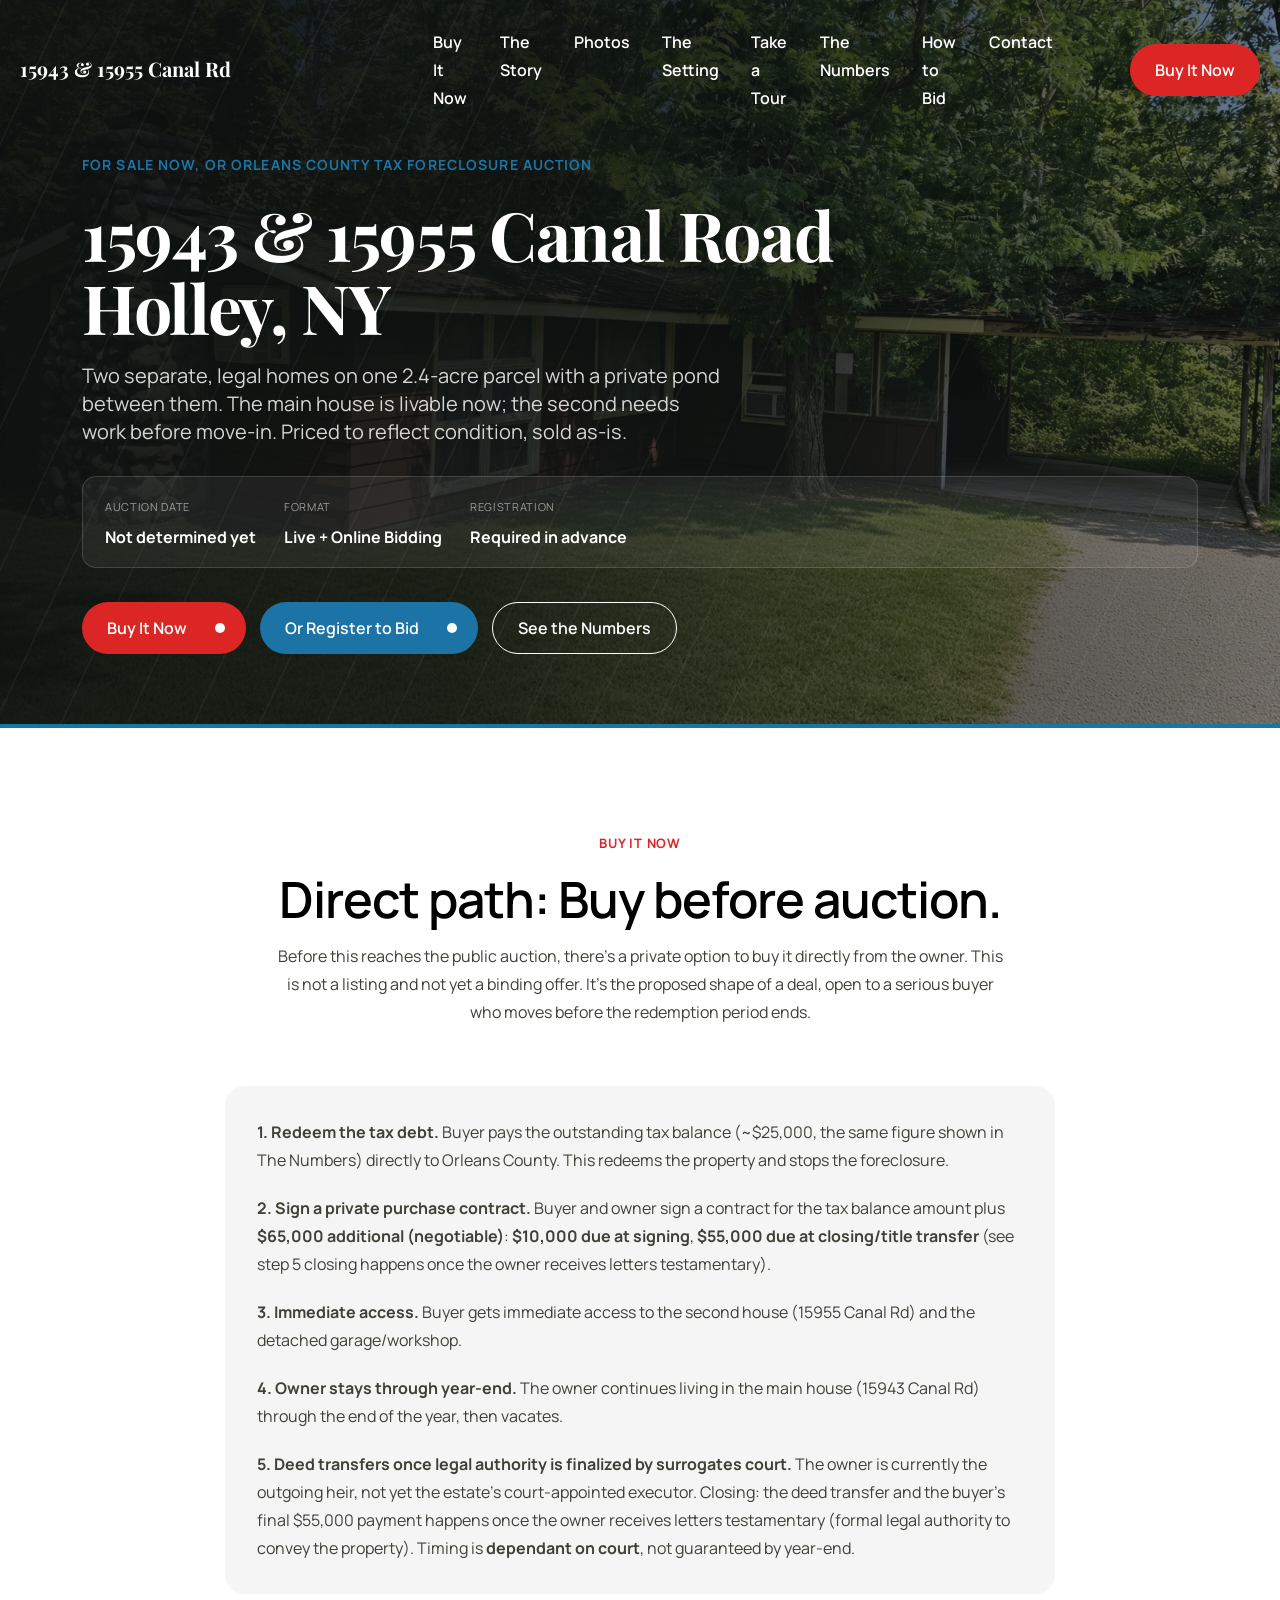
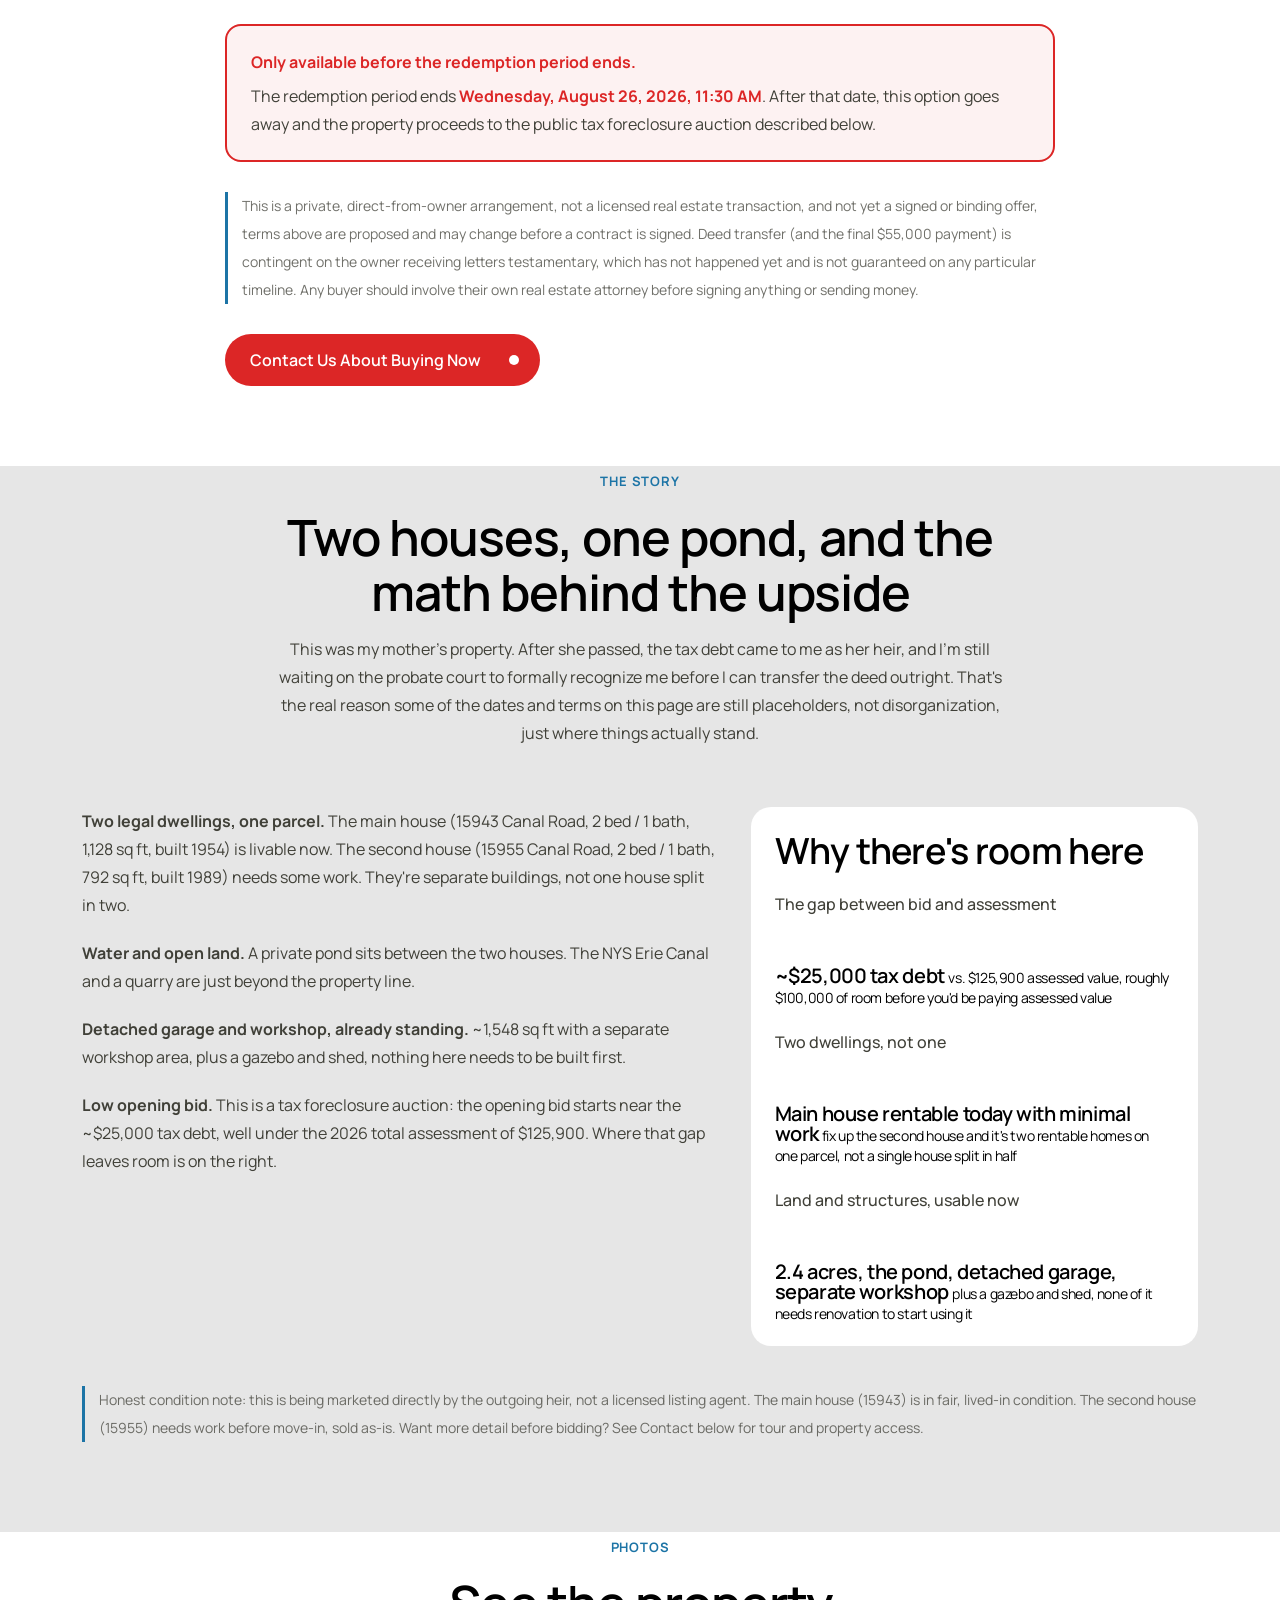
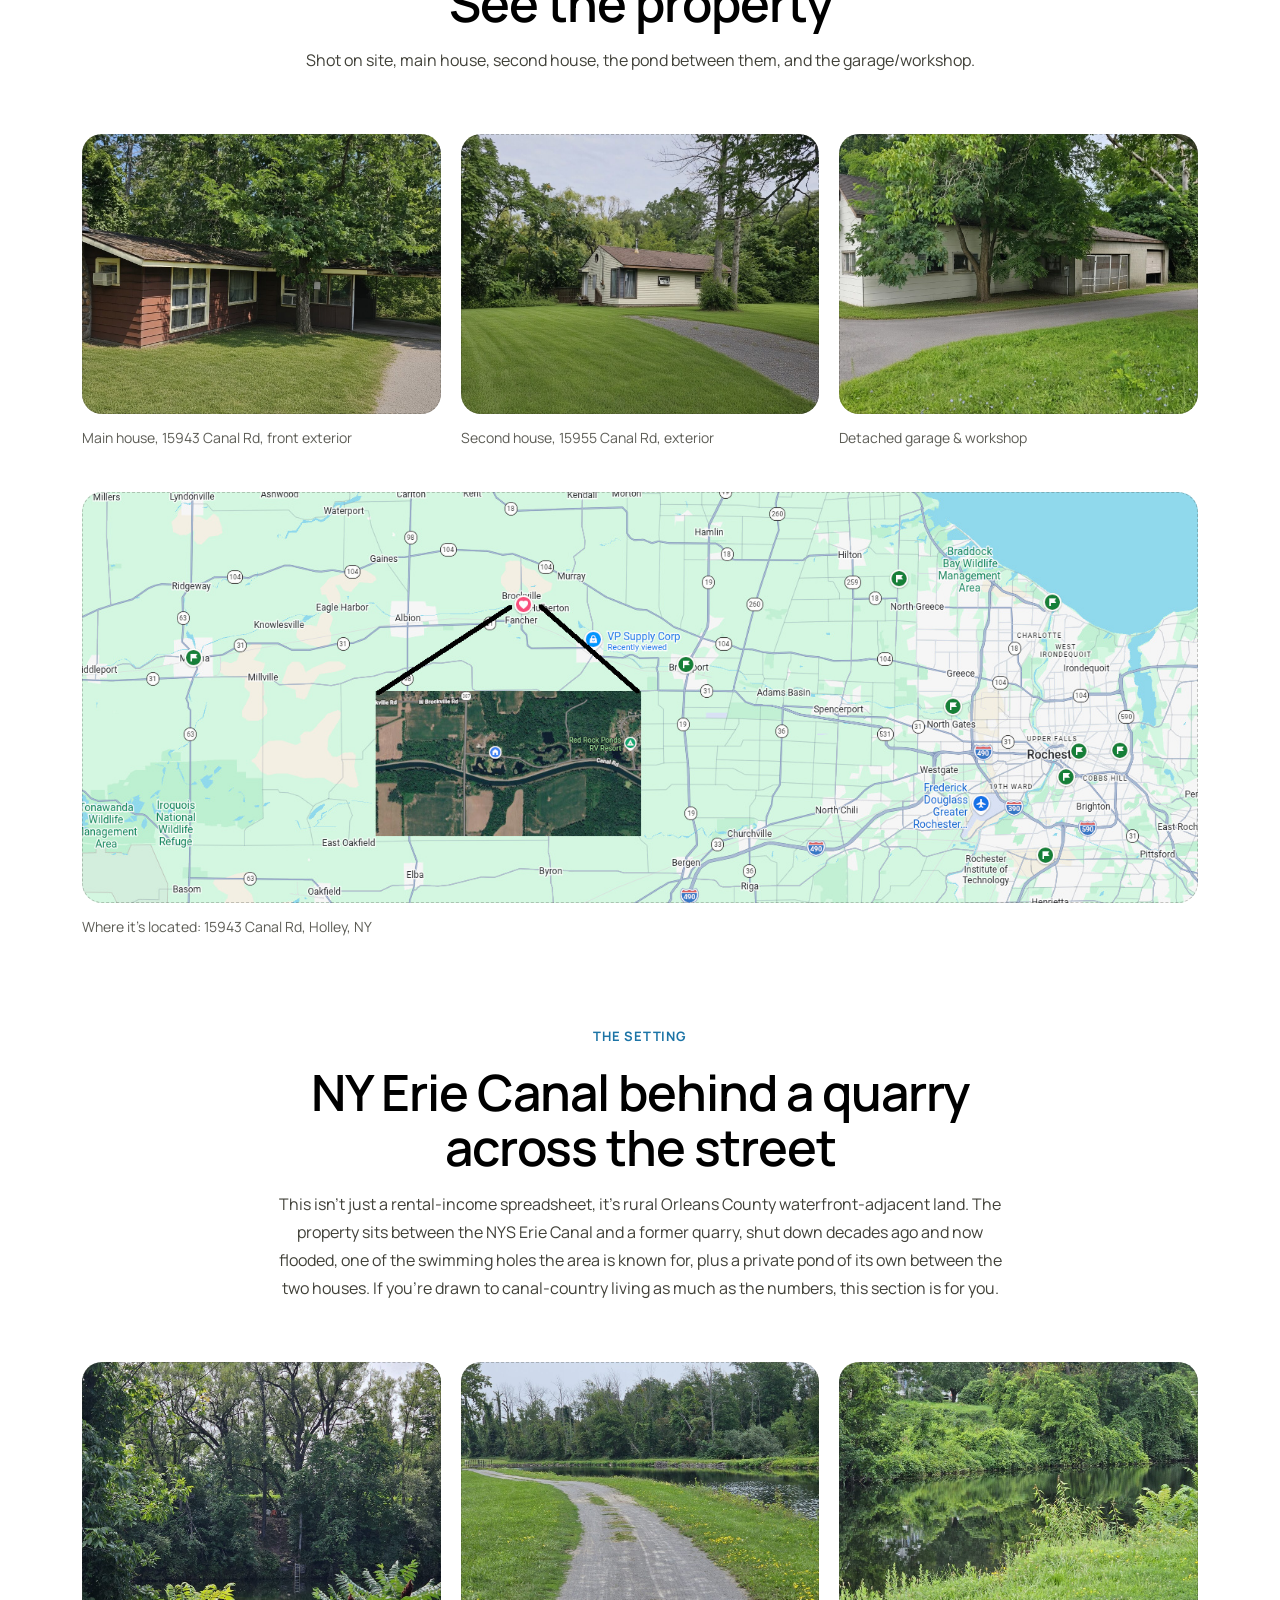
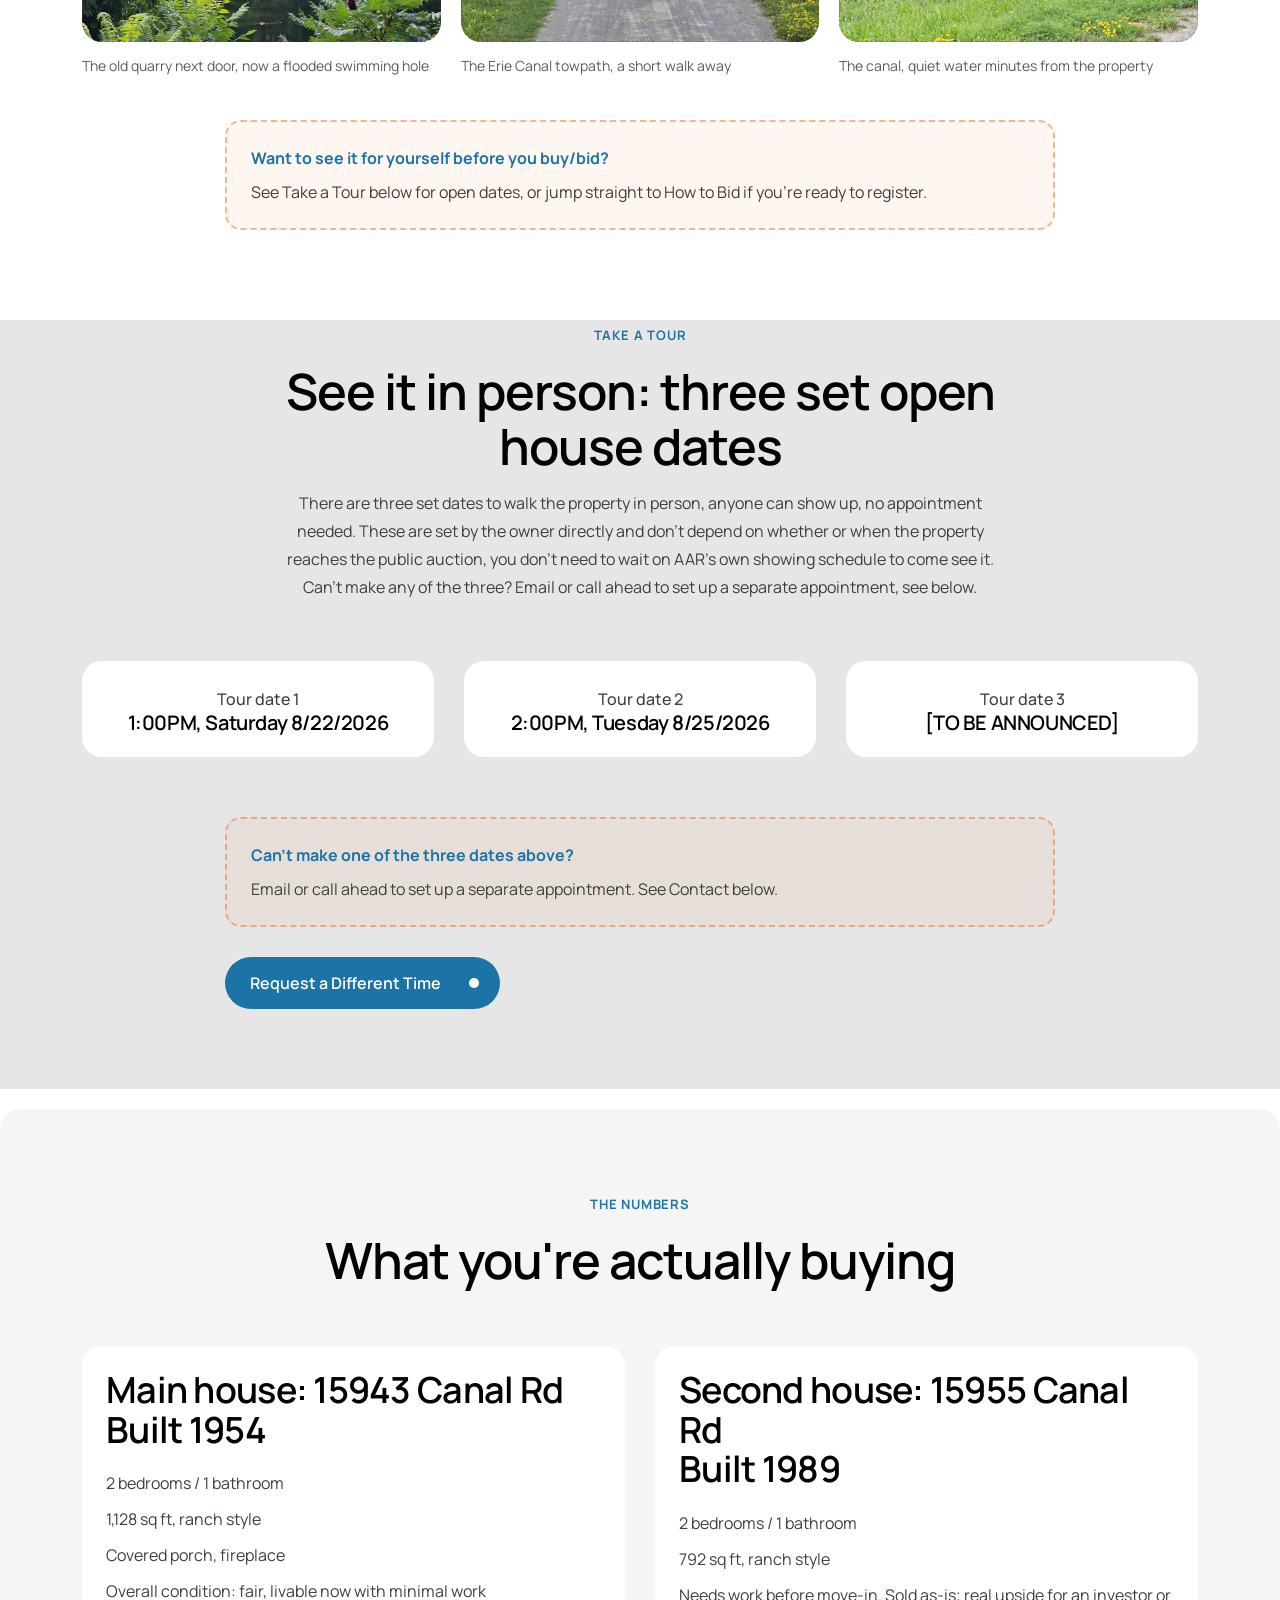
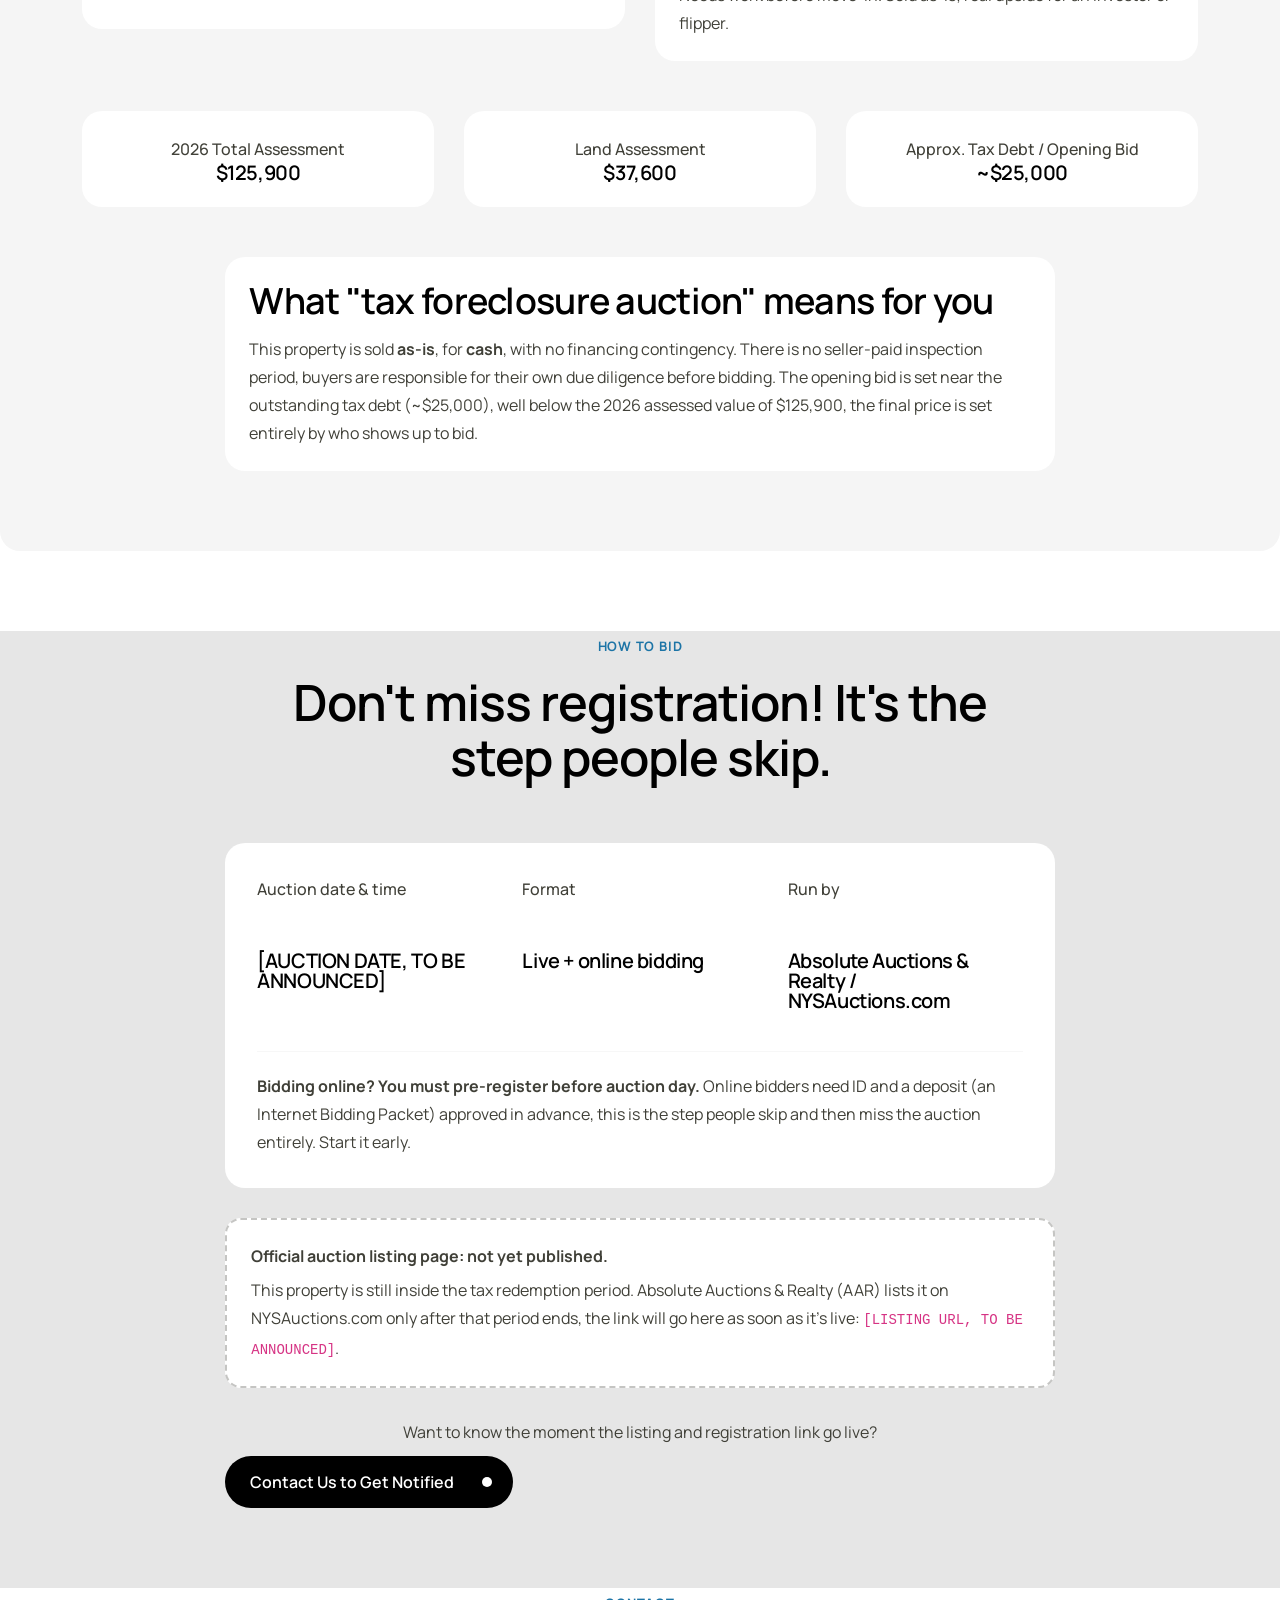
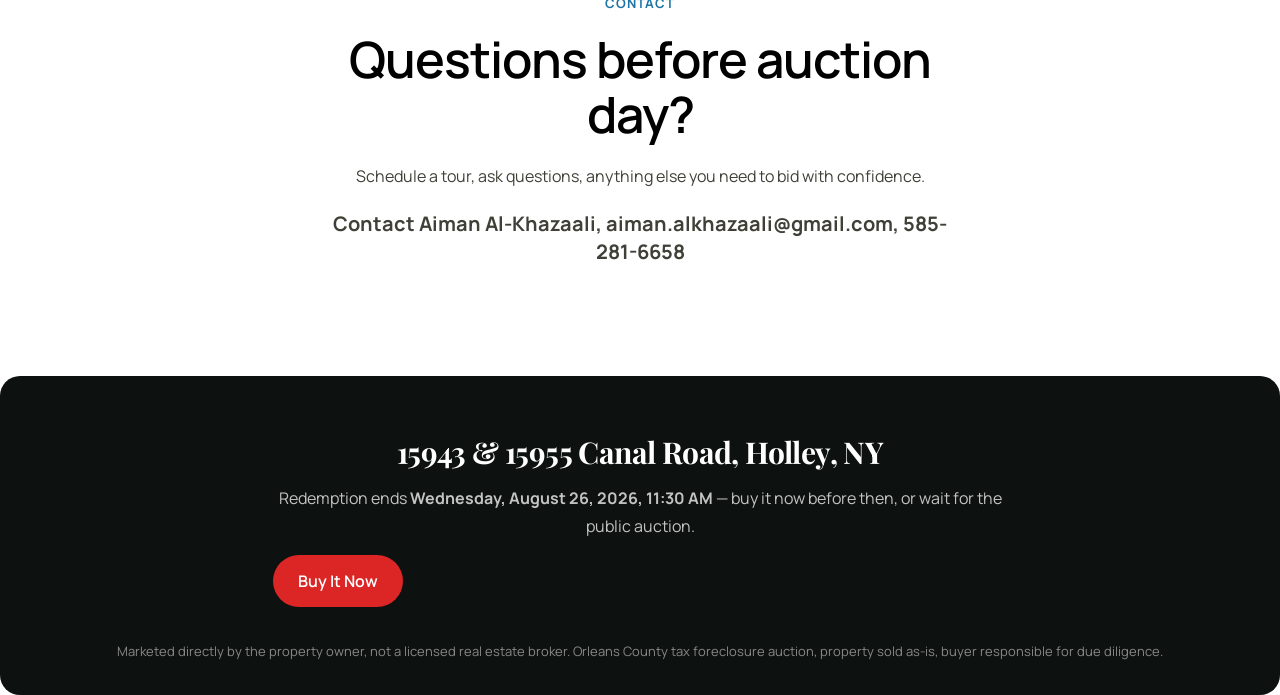
==== canalrd/index.html @ b896826c "Changing" ====
<!DOCTYPE html>
<html lang="en">
<head>
    <meta charset="UTF-8">
    <meta name="viewport" content="width=device-width, initial-scale=1.0">
    <title>15943 &amp; 15955 Canal Road, Holley NY: Sale/Auction</title>
    <meta name="description" content="Two legal homes (15943 &amp; 15955 Canal Rd), a private pond, and a garage/workshop on 2.4 acres near the Erie Canal. Orleans County tax auction, buy or register before the deadline.">
    <link rel="canonical" href="https://aimana.org/canalrd/">

    <!-- Open Graph -->
    <meta property="og:type" content="website">
    <meta property="og:url" content="https://aimana.org/canalrd/">
    <meta property="og:title" content="15943 &amp; 15955 Canal Road, Holley NY: Tax Foreclosure Auction">
    <meta property="og:description" content="Two legal homes, a private pond, and a detached garage/workshop on 2.4 acres near the Erie Canal. Low opening bid, buy or register before the deadline.">
    <meta property="og:image" content="https://aimana.org/canalrd/assets/img/og-placeholder.jpg">
    <meta property="og:image:width" content="1200">
    <meta property="og:image:height" content="630">

    <!-- Twitter -->
    <meta name="twitter:card" content="summary_large_image">
    <meta name="twitter:title" content="15943 &amp; 15955 Canal Road, Holley NY: Tax Foreclosure Auction">
    <meta name="twitter:description" content="Two legal homes, a private pond, and a detached garage/workshop on 2.4 acres near the Erie Canal. Low opening bid, buy or register before the deadline.">
    <meta name="twitter:image" content="https://aimana.org/canalrd/assets/img/og-placeholder.jpg">

    <link rel="preconnect" href="https://fonts.googleapis.com">
    <link rel="preconnect" href="https://fonts.gstatic.com" crossorigin>
    <link href="https://fonts.googleapis.com/css2?family=Manrope:wght@400;500;600;700;800&family=Playfair+Display:wght@700;800&display=swap" rel="stylesheet">

    <link rel="stylesheet" href="assets/css/bootstrap.min.css">
    <link rel="stylesheet" href="assets/css/magnific-popup.css">
    <link rel="stylesheet" href="assets/css/swiper-bundle.min.css">
    <link rel="stylesheet" href="assets/css/spacing.css">
    <link rel="stylesheet" href="assets/css/main.css">
    <link rel="stylesheet" href="assets/css/site.css">
</head>
<body id="top">

    <!-- preloader -->
    <div id="loading">
        <div id="loading-center">
            <div id="loading-center-absolute">
                <div class="object" id="object_four"></div>
                <div class="object" id="object_three"></div>
                <div class="object" id="object_two"></div>
                <div class="object" id="object_one"></div>
            </div>
        </div>
    </div>
    <!-- /preloader -->

    <!-- back to top -->
    <div class="back-to-top-wrapper">
        <button id="back_to_top" type="button" class="back-to-top-btn" aria-label="Back to top">
            <svg width="12" height="7" viewBox="0 0 12 7" fill="none" xmlns="http://www.w3.org/2000/svg">
                <path d="M11 6L6 1L1 6" stroke="currentColor" stroke-width="1.5" stroke-linecap="round" stroke-linejoin="round" />
            </svg>
        </button>
    </div>
    <!-- /back to top -->

    <!-- offcanvas mobile menu -->
    <section class="tp-offcanvas">
        <div class="tp-offcanvas-wrapper">
            <div class="tp-offcanvas-header d-flex align-items-center justify-content-between mb-40">
                <div class="tp-offcanvas-logo">
                    <a href="#top" style="font-family: var(--tp-playfair-font); font-weight:700; font-size:22px; color:#000;">15943 &amp; 15955 Canal Rd</a>
                </div>
                <div class="tp-offcanvas-button">
                    <button class="tp-offcanvas-button-close tp-offcanvas-close-toggle" aria-label="Close menu" style="background:none; border:0; font-size:30px; line-height:1; color:#000; cursor:pointer;">&times;</button>
                </div>
            </div>
            <div class="tp-offcanvas-content mb-30">
                <p class="margin-0">Two legal homes: 15943 &amp; 15955 Canal Road. Private pond, 2.4 acres near the Erie Canal. Orleans County tax foreclosure auction, opening bid near the tax debt.</p>
            </div>
            <nav class="tp-offcanvas-menu mb-30">
                <ul style="list-style:none; padding:0; display:flex; flex-direction:column; gap:14px; font-weight:600;">
                    <li><a href="#buy-now">Buy It Now</a></li>
                    <li><a href="#pitch">The Story</a></li>
                    <li><a href="#photos">Photos</a></li>
                    <li><a href="#lifestyle">The Setting</a></li>
                    <li><a href="#tour">Take a Tour</a></li>
                    <li><a href="#numbers">The Numbers</a></li>
                    <li><a href="#how-to-bid">How to Bid</a></li>
                    <li><a href="#contact">Contact</a></li>
                </ul>
            </nav>
            <div class="tp-offcanvas-cta mb-30">
                <h3 class="tp-offcanvas-title mb-7">Auction date</h3>
                <p class="margin-0"><strong>[TO BE ANNOUNCED]</strong><br>Registration required in advance.</p>
            </div>
        </div>
    </section>
    <div class="tp-offcanvas-overlay"></div>
    <!-- /offcanvas -->

    <!-- header -->
    <header>
        <div class="tp-header-area tp-header-transparent sticky-black" id="header-sticky">
            <div class="container-wide">
                <div class="tp-header-spacing">
                    <div class="tp-header-wrap">
                        <div class="row gx-0 tp-align-center">
                            <div class="col-6 col-lg-4">
                                <a href="#top" style="font-family: var(--tp-playfair-font); font-weight:700; font-size:20px; color:var(--tp-white-color); text-decoration:none;">15943 &amp; 15955 Canal Rd</a>
                            </div>
                            <div class="col-xl-6 d-none d-lg-block">
                                <nav>
                                    <ul style="list-style:none; display:flex; justify-content:center; gap:32px; margin:0; padding:0; font-weight:600;">
                                        <li><a href="#buy-now" style="color:#fff; text-decoration:none;">Buy It Now</a></li>
                                        <li><a href="#pitch" style="color:#fff; text-decoration:none;">The Story</a></li>
                                        <li><a href="#photos" style="color:#fff; text-decoration:none;">Photos</a></li>
                                        <li><a href="#lifestyle" style="color:#fff; text-decoration:none;">The Setting</a></li>
                                        <li><a href="#tour" style="color:#fff; text-decoration:none;">Take a Tour</a></li>
                                        <li><a href="#numbers" style="color:#fff; text-decoration:none;">The Numbers</a></li>
                                        <li><a href="#how-to-bid" style="color:#fff; text-decoration:none;">How to Bid</a></li>
                                        <li><a href="#contact" style="color:#fff; text-decoration:none;">Contact</a></li>
                                    </ul>
                                </nav>
                            </div>
                            <div class="col-6 col-lg-2">
                                <div class="tp-header-cta tp-flex-center tp-justify-end">
                                    <div class="tp-header-cta-button d-none d-md-inline-block">
                                        <a href="#buy-now" class="tp-btn tp-btn-urgent tp-btn-solo">
                                            <span class="tp-btn-text">Buy It Now</span>
                                        </a>
                                    </div>
                                    <div class="tp-header-bar d-lg-none">
                                        <button class="header-sidebar-btn tp-offcanvas-toogle ml-10" aria-label="Open menu">
                                            <span></span>
                                            <span></span>
                                        </button>
                                    </div>
                                </div>
                            </div>
                        </div>
                    </div>
                </div>
            </div>
        </div>
    </header>
    <!-- /header -->

    <main>

    <!-- ============ HERO ============ -->
    <section class="canal-hero">
        <div class="container position-relative">
            <span class="canal-hero-eyebrow">For Sale Now, or Orleans County Tax Foreclosure Auction</span>
            <h1 class="canal-hero-title">15943 &amp; 15955 Canal Road<br>Holley, NY</h1>
            <p class="canal-hero-lede">Two separate, legal homes on one 2.4-acre parcel with a private pond between them. The main house is livable now; the second needs work before move-in. Priced to reflect condition, sold as-is.</p>

            <div class="canal-hero-datebar">
                <div class="canal-hero-datebar-item">
                    <span class="canal-hero-datebar-label">Auction date</span>
                    <span class="canal-hero-datebar-value">Not determined yet</span>
                </div>
                <div class="canal-hero-datebar-item">
                    <span class="canal-hero-datebar-label">Format</span>
                    <span class="canal-hero-datebar-value">Live + Online Bidding</span>
                </div>
                <div class="canal-hero-datebar-item">
                    <span class="canal-hero-datebar-label">Registration</span>
                    <span class="canal-hero-datebar-value">Required in advance</span>
                </div>
            </div>

            <div class="canal-hero-ctas">
                <a href="#buy-now" class="tp-btn tp-btn-urgent">
                    <span class="tp-btn-text">Buy It Now</span>
                    <span class="tp-btn-icon">
                        <svg width="12" height="12" viewBox="0 0 12 12" fill="none" xmlns="http://www.w3.org/2000/svg"><path d="M0.75 10.75L10.75 0.75" stroke="currentcolor" stroke-width="1.5" stroke-linecap="round" stroke-linejoin="round"/><path d="M0.75 0.75H10.75V10.75" stroke="currentcolor" stroke-width="1.5" stroke-linecap="round" stroke-linejoin="round"/></svg>
                    </span>
                </a>
                <a href="#how-to-bid" class="tp-btn tp-btn-orange">
                    <span class="tp-btn-text">Or Register to Bid</span>
                    <span class="tp-btn-icon">
                        <svg width="12" height="12" viewBox="0 0 12 12" fill="none" xmlns="http://www.w3.org/2000/svg"><path d="M0.75 10.75L10.75 0.75" stroke="currentcolor" stroke-width="1.5" stroke-linecap="round" stroke-linejoin="round"/><path d="M0.75 0.75H10.75V10.75" stroke="currentcolor" stroke-width="1.5" stroke-linecap="round" stroke-linejoin="round"/></svg>
                    </span>
                </a>
                <a href="#numbers" class="tp-btn tp-btn-border tp-btn-border-white tp-btn-solo">
                    <span class="tp-btn-text">See the Numbers</span>
                </a>
            </div>
        </div>
    </section>

    <!-- ============ BUY IT NOW ============ -->
    <section id="buy-now" class="pt-100 pb-80">
        <div class="container">
            <div class="row tp-justify-center mb-50">
                <div class="col-xl-8 tp-text-center">
                    <span class="canal-section-eyebrow">Buy It Now</span>
                    <h2 class="tp-section-title mt-15">Direct path: Buy before auction.</h2>
                    <p class="mt-15">Before this reaches the public auction, there's a private option to buy it directly from the owner. This is not a listing and not yet a binding offer. It's the proposed shape of a deal, open to a serious buyer who moves before the redemption period ends.</p>
                </div>
            </div>

            <div class="row tp-justify-center">
                <div class="col-lg-9">
                    <div class="tp-bg-gray br-20 mb-30" style="padding:32px;">
                        <ul style="list-style:none; padding:0; display:flex; flex-direction:column; gap:20px;">
                            <li>
                                <strong>1. Redeem the tax debt.</strong> Buyer pays the outstanding tax balance (~$25,000, the same figure shown in <a href="#numbers">The Numbers</a>) directly to Orleans County. This redeems the property and stops the foreclosure.
                            </li>
                            <li>
                                <strong>2. Sign a private purchase contract.</strong> Buyer and owner sign a contract for the tax balance amount plus <strong>$65,000 additional (negotiable)</strong>: <strong>$10,000 due at signing</strong>, <strong>$55,000 due at closing/title transfer</strong> (see step 5 closing happens once the owner receives letters testamentary).
                            </li>
                            <li>
                                <strong>3. Immediate access.</strong> Buyer gets immediate access to the second house (15955 Canal Rd) and the detached garage/workshop.
                            </li>
                            <li>
                                <strong>4. Owner stays through year-end.</strong> The owner continues living in the main house (15943 Canal Rd) through the end of the year, then vacates.
                            </li>
                            <li>
                                <strong>5. Deed transfers once legal authority is finalized by surrogates court.</strong> The owner is currently the outgoing heir, not yet the estate's court-appointed executor. Closing: the deed transfer and the buyer's final $55,000 payment happens once the owner receives letters testamentary (formal legal authority to convey the property). Timing is <strong>dependant on court</strong>, not guaranteed by year-end.
                            </li>
                        </ul>
                    </div>

                    <div class="buy-now-deadline mb-30">
                        <strong>Only available before the redemption period ends.</strong>
                        <span>The redemption period ends <span class="buy-now-deadline-date">Wednesday, August 26, 2026, 11:30 AM</span>. After that date, this option goes away and the property proceeds to the public tax foreclosure auction described below.</span>
                    </div>

                    <p class="canal-honesty-note mb-30">This is a private, direct-from-owner arrangement, not a licensed real estate transaction, and not yet a signed or binding offer, terms above are proposed and may change before a contract is signed. Deed transfer (and the final $55,000 payment) is contingent on the owner receiving letters testamentary, which has not happened yet and is not guaranteed on any particular timeline. Any buyer should involve their own real estate attorney before signing anything or sending money.</p>

                    <div class="tp-text-center">
                        <a href="#contact" class="tp-btn tp-btn-urgent">
                            <span class="tp-btn-text">Contact Us About Buying Now</span>
                            <span class="tp-btn-icon">
                                <svg width="12" height="12" viewBox="0 0 12 12" fill="none" xmlns="http://www.w3.org/2000/svg"><path d="M0.75 10.75L10.75 0.75" stroke="currentcolor" stroke-width="1.5" stroke-linecap="round" stroke-linejoin="round"/><path d="M0.75 0.75H10.75V10.75" stroke="currentcolor" stroke-width="1.5" stroke-linecap="round" stroke-linejoin="round"/></svg>
                            </span>
                        </a>
                    </div>
                </div>
            </div>
        </div>
    </section>

    <!-- ============ THE PITCH ============ -->
    <section id="pitch" class="pb-80 canal-section-gray">
        <div class="container">
            <div class="row tp-justify-center mb-50">
                <div class="col-xl-8 tp-text-center">
                    <span class="canal-section-eyebrow">The Story</span>
                    <h2 class="tp-section-title mt-15">Two houses, one pond, and the math behind the upside</h2>
                    <p class="mt-15">This was my mother's property. After she passed, the tax debt came to me as her heir, and I'm still waiting on the probate court to formally recognize me before I can transfer the deed outright. That's the real reason some of the dates and terms on this page are still placeholders, not disorganization, just where things actually stand.</p>
                </div>
            </div>
            <div class="row">
                <div class="col-lg-7 reveal">
                    <ul class="tp-career-details-list tp-project-details-list" style="list-style:none; padding:0; display:flex; flex-direction:column; gap:20px;">
                        <li>
                            <strong>Two legal dwellings, one parcel.</strong> The main house (15943 Canal Road, 2 bed / 1 bath, 1,128 sq ft, built 1954) is livable now. The second house (15955 Canal Road, 2 bed / 1 bath, 792 sq ft, built 1989) needs some work. They're separate buildings, not one house split in two.
                        </li>
                        <li>
                            <strong>Water and open land.</strong> A private pond sits between the two houses. The NYS Erie Canal and a quarry are just beyond the property line.
                        </li>
                        <li>
                            <strong>Detached garage and workshop, already standing.</strong> ~1,548 sq ft with a separate workshop area, plus a gazebo and shed, nothing here needs to be built first.
                        </li>
                        <li>
                            <strong>Low opening bid.</strong> This is a tax foreclosure auction: the opening bid starts near the ~$25,000 tax debt, well under the 2026 total assessment of $125,900. Where that gap leaves room is on the right.
                        </li>
                    </ul>
                </div>
                <div class="col-lg-5 reveal">
                    <div class="tp-bg-white br-20 p-4" style="padding: 32px;">
                        <h3 class="tp-project-details-title mb-20">Why there's room here</h3>
                        <div class="d-flex flex-column" style="gap: 22px;">
                            <div>
                                <span class="d-inline-block fw-500 lh-1">The gap between bid and assessment</span>
                                <h3 class="tp-project-details-info-title margin-0 lh-1 mt-5">~$25,000 tax debt <span style="font-weight:400; font-size:14px;">vs. $125,900 assessed value, roughly $100,000 of room before you'd be paying assessed value</span></h3>
                            </div>
                            <div>
                                <span class="d-inline-block fw-500 lh-1">Two dwellings, not one</span>
                                <h3 class="tp-project-details-info-title margin-0 lh-1 mt-5">Main house rentable today with minimal work<span style="font-weight:400; font-size:14px;"> fix up the second house and it's two rentable homes on one parcel, not a single house split in half</span></h3>
                            </div>
                            <div>
                                <span class="d-inline-block fw-500 lh-1">Land and structures, usable now</span>
                                <h3 class="tp-project-details-info-title margin-0 lh-1 mt-5">2.4 acres, the pond, detached garage, separate workshop <span style="font-weight:400; font-size:14px;">plus a gazebo and shed, none of it needs renovation to start using it</span></h3>
                            </div>
                        </div>
                    </div>
                </div>
            </div>
            <p class="canal-honesty-note mt-40">Honest condition note: this is being marketed directly by the outgoing heir, not a licensed listing agent. The main house (15943) is in fair, lived-in condition. The second house (15955) needs work before move-in, sold as-is. Want more detail before bidding? See Contact below for tour and property access.</p>
        </div>
    </section>

    <!-- ============ PHOTOS ============ -->
    <section id="photos" class="pb-80">
        <div class="container">
            <div class="row tp-justify-center mb-50">
                <div class="col-xl-8 tp-text-center">
                    <span class="canal-section-eyebrow">Photos</span>
                    <h2 class="tp-section-title mt-15">See the property</h2>
                    <p class="mt-15">Shot on site, main house, second house, the pond between them, and the garage/workshop.</p>
                </div>
            </div>

            <!--
                Each slide points at the exact file path the real photo should be dropped in at
                once that file exists, the image just loads, no markup changes needed. Until then,
                the browser's broken-image box + the caption below it mark the gap. To enable the
                click-to-zoom lightbox once real photos are in, wrap each <img> in
                <a class="popup-image" href="[same src]">…</a> magnific-popup is already wired up
                in site.js.
            -->
            <div class="swiper tp-project-gallery-active">
                <div class="swiper-wrapper">
                    <div class="swiper-slide">
                        <figure class="gallery-figure">
                            <img class="property-photo" src="media/main-house/exterior-1.jpg" alt="Main house exterior, front with covered porch, 15943 Canal Road" loading="lazy">
                            <figcaption>Main house, 15943 Canal Rd, front exterior</figcaption>
                        </figure>
                    </div>
                    <div class="swiper-slide">
                        <figure class="gallery-figure">
                            <img class="property-photo" src="media/second-house/exterior-1.jpg" alt="Second house exterior, 15955 Canal Road" loading="lazy">
                            <figcaption>Second house, 15955 Canal Rd, exterior</figcaption>
                        </figure>
                    </div>
                    <div class="swiper-slide">
                        <figure class="gallery-figure">
                            <img class="property-photo" src="media/garage-workshop/exterior-1.jpg" alt="Detached garage and workshop, 15943 Canal Road" loading="lazy">
                            <figcaption>Detached garage &amp; workshop</figcaption>
                        </figure>
                    </div>
                    <div class="swiper-slide">
                        <figure class="gallery-figure">
                            <img class="property-photo" src="media/pond/pond-1.jpg" alt="Private pond between the two houses, 15943 Canal Road" loading="lazy">
                            <figcaption>The pond, between the two houses</figcaption>
                        </figure>
                    </div>
                    <div class="swiper-slide">
                        <figure class="gallery-figure">
                            <img class="property-photo" src="media/wide-acreage/wide-1.jpg" alt="Wide shot of the full 2.4-acre parcel, 15943 Canal Road" loading="lazy">
                            <figcaption>Wide shot of the full acreage</figcaption>
                        </figure>
                    </div>
                </div>
            </div>

            <div class="mt-40 reveal">
                <figure class="gallery-figure">
                    <img class="property-photo" src="media/location-map/location-map.jpg" alt="Map showing the location of 15943 Canal Road, Holley, NY" loading="lazy" style="width:100%; height:auto;">
                    <figcaption>Where it's located: 15943 Canal Rd, Holley, NY</figcaption>
                </figure>
            </div>
        </div>
    </section>

    <!-- ============ THE SETTING (canal / quarry lifestyle) ============ -->
    <section id="lifestyle" class="pb-80">
        <div class="container">
            <div class="row tp-justify-center mb-50">
                <div class="col-xl-8 tp-text-center">
                    <span class="canal-section-eyebrow">The Setting</span>
                    <h2 class="tp-section-title mt-15">NY Erie Canal behind a quarry across the street</h2>
                    <p class="mt-15">This isn't just a rental-income spreadsheet, it's rural Orleans County waterfront-adjacent land. The property sits between the NYS Erie Canal and a former quarry, shut down decades ago and now flooded, one of the swimming holes the area is known for, plus a private pond of its own between the two houses. If you're drawn to canal-country living as much as the numbers, this section is for you.</p>
                </div>
            </div>

            <!--
                Same pattern as the #photos gallery above: each slide points at the exact
                file path the real photo should be dropped in at, the browser's broken-image
                box + caption mark the gap until then. These are meant to be shot from vantage
                points around the property, not documentation shots of the structures
                (that's what #photos is for), so an investor scrolling gets a feel for the
                area, not just proof the buildings exist.
            -->
            <div class="swiper tp-project-gallery-active">
                <div class="swiper-wrapper">
                    <div class="swiper-slide">
                        <figure class="gallery-figure">
                            <img class="property-photo" src="media/quarry/quarry-1.jpg" alt="The swimming quarry next to the property, 15943 Canal Road" loading="lazy">
                            <figcaption>The old quarry next door, now a flooded swimming hole</figcaption>
                        </figure>
                    </div>
                    <div class="swiper-slide">
                        <figure class="gallery-figure">
                            <img class="property-photo" src="media/canal-view/canal-1.jpg" alt="The NYS Erie Canal towpath near 15943 Canal Road" loading="lazy">
                            <figcaption>The Erie Canal towpath, a short walk away</figcaption>
                        </figure>
                    </div>
                    <div class="swiper-slide">
                        <figure class="gallery-figure">
                            <img class="property-photo" src="media/canal-view/canal-2.jpg" alt="The NYS Erie Canal near 15943 Canal Road" loading="lazy">
                            <figcaption>The canal, quiet water minutes from the property</figcaption>
                        </figure>
                    </div>
                    <div class="swiper-slide">
                        <figure class="gallery-figure">
                            <img class="property-photo" src="media/high-bridge/high-bridge-1.jpg" alt="The property viewed from High Bridge over the canal" loading="lazy">
                            <figcaption>Looking back at the property from High Bridge</figcaption>
                        </figure>
                    </div>
                    <div class="swiper-slide">
                        <figure class="gallery-figure">
                            <img class="property-photo" src="media/low-bridge/low-bridge-1.jpg" alt="The lift bridge over the Erie Canal at Hulberton, east of the property" loading="lazy">
                            <figcaption>The Hulberton lift bridge, east end of the canal stretch</figcaption>
                        </figure>
                    </div>
                    <div class="swiper-slide">
                        <figure class="gallery-figure">
                            <img class="property-photo" src="media/high-bridge/high-bridge-2.jpg" alt="The High Bridge over the Erie Canal at Fancher, west of the property" loading="lazy">
                            <figcaption>The Fancher high bridge, west end of the canal stretch</figcaption>
                        </figure>
                    </div>
                    <div class="swiper-slide">
                        <figure class="gallery-figure">
                            <img class="property-photo" src="media/pond/pond-2.jpg" alt="The pond and surrounding grounds between the two houses, 15943 Canal Road" loading="lazy">
                            <figcaption>The pond and grounds, a closer look</figcaption>
                        </figure>
                    </div>
                </div>
            </div>

            <div class="row tp-justify-center mt-40">
                <div class="col-lg-9">
                    <p class="tour-appointment-note">
                        <strong>Want to see it for yourself before you buy/bid?</strong>
                        <span>See <a href="#tour">Take a Tour</a> below for open dates, or jump straight to <a href="#how-to-bid">How to Bid</a> if you're ready to register.</span>
                    </p>
                </div>
            </div>
        </div>
    </section>

    <!-- ============ TAKE A TOUR ============ -->
    <section id="tour" class="pb-80 canal-section-gray">
        <div class="container">
            <div class="row tp-justify-center mb-50">
                <div class="col-xl-8 tp-text-center">
                    <span class="canal-section-eyebrow">Take a Tour</span>
                    <h2 class="tp-section-title mt-15">See it in person: three set open house dates</h2>
                    <p class="mt-15">There are three set dates to walk the property in person, anyone can show up, no appointment needed. These are set by the owner directly and don't depend on whether or when the property reaches the public auction, you don't need to wait on AAR's own showing schedule to come see it. Can't make any of the three? Email or call ahead to set up a separate appointment, see below.</p>
                </div>
            </div>

            <div class="row mb-40">
                <div class="col-lg-4 mb-20 reveal">
                    <div class="tp-bg-white br-20 p-4 tp-text-center" style="padding:28px;">
                        <span class="d-inline-block fw-500 lh-1">Tour date 1</span>
                        <h3 class="tp-project-details-info-title margin-0 lh-1 mt-10">1:00PM, Saturday 8/22/2026</h3>
                    </div>
                </div>
                <div class="col-lg-4 mb-20 reveal">
                    <div class="tp-bg-white br-20 p-4 tp-text-center" style="padding:28px;">
                        <span class="d-inline-block fw-500 lh-1">Tour date 2</span>
                        <h3 class="tp-project-details-info-title margin-0 lh-1 mt-10">2:00PM, Tuesday 8/25/2026</h3>
                    </div>
                </div>
                <div class="col-lg-4 mb-20 reveal">
                    <div class="tp-bg-white br-20 p-4 tp-text-center" style="padding:28px;">
                        <span class="d-inline-block fw-500 lh-1">Tour date 3</span>
                        <h3 class="tp-project-details-info-title margin-0 lh-1 mt-10">[TO BE ANNOUNCED]</h3>
                    </div>
                </div>
            </div>

            <div class="row tp-justify-center">
                <div class="col-lg-9">
                    <div class="tour-appointment-note mb-30">
                        <strong>Can't make one of the three dates above?</strong>
                        <span>Email or call ahead to set up a separate appointment. See <a href="#contact">Contact</a> below.</span>
                    </div>
                    <div class="tp-text-center">
                        <a href="#contact" class="tp-btn tp-btn-orange">
                            <span class="tp-btn-text">Request a Different Time</span>
                            <span class="tp-btn-icon">
                                <svg width="12" height="12" viewBox="0 0 12 12" fill="none" xmlns="http://www.w3.org/2000/svg"><path d="M0.75 10.75L10.75 0.75" stroke="currentcolor" stroke-width="1.5" stroke-linecap="round" stroke-linejoin="round"/><path d="M0.75 0.75H10.75V10.75" stroke="currentcolor" stroke-width="1.5" stroke-linecap="round" stroke-linejoin="round"/></svg>
                            </span>
                        </a>
                    </div>
                </div>
            </div>
        </div>
    </section>

    <!-- ============ THE NUMBERS ============ -->
    <section id="numbers" class="pt-20 pb-80">
        <div class="tp-bg-gray br-20 pt-80 pb-80">
        <div class="container">
            <div class="row tp-justify-center mb-50">
                <div class="col-xl-8 tp-text-center">
                    <span class="canal-section-eyebrow">The Numbers</span>
                    <h2 class="tp-section-title mt-15">What you're actually buying</h2>
                </div>
            </div>

            <div class="row mb-50">
                <div class="col-lg-6 reveal">
                    <div class="tp-bg-white br-20 p-4" style="padding:28px;">
                        <h3 class="tp-project-details-title mb-20">Main house: 15943 Canal Rd<br>Built 1954</h3>
                        <ul style="list-style:none; padding:0; display:flex; flex-direction:column; gap:8px;">
                            <li>2 bedrooms / 1 bathroom</li>
                            <li>1,128 sq ft, ranch style</li>
                            <li>Covered porch, fireplace</li>
                            <li>Overall condition: fair, livable now with minimal work</li>
                        </ul>
                    </div>
                </div>
                <div class="col-lg-6 reveal">
                    <div class="tp-bg-white br-20 p-4" style="padding:28px;">
                        <h3 class="tp-project-details-title mb-20">Second house: 15955 Canal Rd<br>Built 1989</h3>
                        <ul style="list-style:none; padding:0; display:flex; flex-direction:column; gap:8px;">
                            <li>2 bedrooms / 1 bathroom</li>
                            <li>792 sq ft, ranch style</li>
                            <li>Needs work before move-in. Sold as-is; real upside for an investor or flipper.</li>
                        </ul>
                    </div>
                </div>
            </div>

            <div class="row mb-50">
                <div class="col-lg-4 reveal">
                    <div class="tp-bg-white br-20 p-4 tp-text-center" style="padding:28px;">
                        <span class="d-inline-block fw-500 lh-1">2026 Total Assessment</span>
                        <h3 class="tp-project-details-info-title margin-0 lh-1 mt-10">$125,900</h3>
                    </div>
                </div>
                <div class="col-lg-4 reveal">
                    <div class="tp-bg-white br-20 p-4 tp-text-center" style="padding:28px;">
                        <span class="d-inline-block fw-500 lh-1">Land Assessment</span>
                        <h3 class="tp-project-details-info-title margin-0 lh-1 mt-10">$37,600</h3>
                    </div>
                </div>
                <div class="col-lg-4 reveal">
                    <div class="tp-bg-white br-20 p-4 tp-text-center" style="padding:28px;">
                        <span class="d-inline-block fw-500 lh-1">Approx. Tax Debt / Opening Bid</span>
                        <h3 class="tp-project-details-info-title margin-0 lh-1 mt-10">~$25,000</h3>
                    </div>
                </div>
            </div>

            <div class="row tp-justify-center">
                <div class="col-lg-9">
                    <div class="tp-bg-white br-20 p-4" style="padding:28px;">
                        <h3 class="tp-project-details-title mb-15">What "tax foreclosure auction" means for you</h3>
                        <p class="margin-0">This property is sold <strong>as-is</strong>, for <strong>cash</strong>, with no financing contingency. There is no seller-paid inspection period, buyers are responsible for their own due diligence before bidding. The opening bid is set near the outstanding tax debt (~$25,000), well below the 2026 assessed value of $125,900, the final price is set entirely by who shows up to bid.</p>
                    </div>
                </div>
            </div>
        </div>
        </div>
    </section>

    <!-- ============ HOW TO BID ============ -->
    <section id="how-to-bid" class="pb-80 canal-section-gray">
        <div class="container">
            <div class="row tp-justify-center mb-50">
                <div class="col-xl-8 tp-text-center">
                    <span class="canal-section-eyebrow">How to Bid</span>
                    <h2 class="tp-section-title mt-15">Don't miss registration! It's the step people skip.</h2>
                </div>
            </div>

            <div class="row tp-justify-center">
                <div class="col-lg-9">
                    <div class="tp-bg-white br-20 mb-30" style="padding:32px;">
                        <div class="row">
                            <div class="col-md-4 mb-20">
                                <span class="d-inline-block fw-500 lh-1">Auction date &amp; time</span>
                                <h4 class="tp-project-details-info-title margin-0 lh-1 mt-5">[AUCTION DATE, TO BE ANNOUNCED]</h4>
                            </div>
                            <div class="col-md-4 mb-20">
                                <span class="d-inline-block fw-500 lh-1">Format</span>
                                <h4 class="tp-project-details-info-title margin-0 lh-1 mt-5">Live + online bidding</h4>
                            </div>
                            <div class="col-md-4 mb-20">
                                <span class="d-inline-block fw-500 lh-1">Run by</span>
                                <h4 class="tp-project-details-info-title margin-0 lh-1 mt-5">Absolute Auctions &amp; Realty / NYSAuctions.com</h4>
                            </div>
                        </div>
                        <hr style="border-color: rgba(64,64,56,0.15); margin: 20px 0;">
                        <p class="margin-0"><strong>Bidding online? You must pre-register before auction day.</strong> Online bidders need ID and a deposit (an Internet Bidding Packet) approved in advance, this is the step people skip and then miss the auction entirely. Start it early.</p>
                    </div>

                    <div class="listing-link-pending mb-30">
                        <strong>Official auction listing page: not yet published.</strong>
                        <span>This property is still inside the tax redemption period. Absolute Auctions &amp; Realty (AAR) lists it on NYSAuctions.com only after that period ends, the link will go here as soon as it's live: <code>[LISTING URL, TO BE ANNOUNCED]</code>.</span>
                    </div>

                    <div class="tp-text-center">
                        <p>Want to know the moment the listing and registration link go live?</p>
                        <a href="#contact" class="tp-btn tp-btn-black">
                            <span class="tp-btn-text">Contact Us to Get Notified</span>
                            <span class="tp-btn-icon">
                                <svg width="12" height="12" viewBox="0 0 12 12" fill="none" xmlns="http://www.w3.org/2000/svg"><path d="M0.75 10.75L10.75 0.75" stroke="currentcolor" stroke-width="1.5" stroke-linecap="round" stroke-linejoin="round"/><path d="M0.75 0.75H10.75V10.75" stroke="currentcolor" stroke-width="1.5" stroke-linecap="round" stroke-linejoin="round"/></svg>
                            </span>
                        </a>
                    </div>
                </div>
            </div>
        </div>
    </section>

    <!-- ============ CONTACT ============ -->
    <section id="contact" class="pb-100">
        <div class="container">
            <div class="row tp-justify-center">
                <div class="col-xl-7 tp-text-center">
                    <span class="canal-section-eyebrow">Contact</span>
                    <h2 class="tp-section-title mt-15 mb-20">Questions before auction day?</h2>
                    <p>Schedule a tour, ask questions, anything else you need to bid with confidence.</p>
                    <p class="mt-20" style="font-size:20px; font-weight:700;">Contact Aiman Al-Khazaali, <a href="mailto:aiman.alkhazaali@gmail.com">aiman.alkhazaali@gmail.com</a>, <a href="tel:+15852816658">585-281-6658</a></p>
                </div>
            </div>
        </div>
    </section>

    </main>

    <!-- footer -->
    <footer>
        <div class="tp-bg br-20" style="background:#0d1110; color:#fff; padding: 60px 0 30px;">
            <div class="container">
                <div class="row tp-justify-center tp-text-center mb-30">
                    <div class="col-lg-8">
                        <h3 class="mb-15" style="font-family: var(--tp-playfair-font); font-weight:700; color:#fff;">15943 &amp; 15955 Canal Road, Holley, NY</h3>
                        <p style="color: rgba(255,255,255,0.75);">Redemption ends <strong>Wednesday, August 26, 2026, 11:30 AM</strong> — buy it now before then, or wait for the public auction.</p>
                        <a href="#buy-now" class="tp-btn tp-btn-urgent tp-btn-solo mt-15">
                            <span class="tp-btn-text">Buy It Now</span>
                        </a>
                    </div>
                </div>
                <p class="tp-text-center margin-0" style="color: rgba(255,255,255,0.5); font-size:13px;">Marketed directly by the property owner, not a licensed real estate broker. Orleans County tax foreclosure auction, property sold as-is, buyer responsible for due diligence.</p>
            </div>
        </div>
    </footer>
    <!-- /footer -->

    <script src="assets/js/jquery-3.7.1.min.js"></script>
    <script src="assets/js/bootstrap.bundle.min.js"></script>
    <script src="assets/js/jquery.magnific-popup.min.js"></script>
    <script src="assets/js/swiper-bundle.min.js"></script>
    <script src="assets/js/jaralax.min.js"></script>
    <script src="assets/js/site.js"></script>
</body>
</html>
---- canalrd/assets/css/spacing.css ----
/*--
    - Margin & Padding
-----------------------------------------*/
/*-- Margin Top --*/
.mt-5 {
  margin-top: 5px;
}

.mt-10 {
  margin-top: 10px;
}

.mt-15 {
  margin-top: 15px;
}

.mt-20 {
  margin-top: 20px;
}

.mt-25 {
  margin-top: 25px;
}

.mt-30 {
  margin-top: 30px;
}

.mt-35 {
  margin-top: 35px;
}

.mt-40 {
  margin-top: 40px;
}

.mt-45 {
  margin-top: 45px;
}

.mt-50 {
  margin-top: 50px;
}
.mt-50 {
  margin-top: 50px;
}
.mt-55 {
  margin-top: 55px;
}
.mt-60 {
  margin-top: 60px;
}
.mt-65 {
  margin-top: 65px;
}
.mt-70 {
  margin-top: 70px;
}
.mt-75 {
  margin-top: 75px;
}
.mt-80 {
  margin-top: 80px;
}
.mt-85 {
  margin-top: 85px;
}
.mt-90 {
  margin-top: 90px;
}
.mt-95 {
  margin-top: 95px;
}
.mt-100 {
  margin-top: 100px;
}

/*-- Margin Bottom --*/
.mb-5 {
  margin-bottom: 5px;
}

.mb-10 {
  margin-bottom: 10px;
}

.mb-15 {
  margin-bottom: 15px;
}

.mb-20 {
  margin-bottom: 20px;
}

.mb-25 {
  margin-bottom: 25px;
}

.mb-30 {
  margin-bottom: 30px;
}

.mb-35 {
  margin-bottom: 35px;
}

.mb-40 {
  margin-bottom: 40px;
}

.mb-45 {
  margin-bottom: 45px;
}

.mb-50 {
  margin-bottom: 50px;
}
.mb-55 {
  margin-bottom: 55px;
}
.mb-60 {
  margin-bottom: 60px;
}
.mb-65 {
  margin-bottom: 65px;
}
.mb-70 {
  margin-bottom: 70px;
}
.mb-75 {
  margin-bottom: 75px;
}
.mb-80 {
  margin-bottom: 80px;
}
.mb-85 {
  margin-bottom: 85px;
}
.mb-90 {
  margin-bottom: 90px;
}
.mb-95 {
  margin-bottom: 95px;
}
.mb-100 {
  margin-bottom: 100px;
}

/*-- Margin Left --*/
.ml-5 {
  margin-left: 5px;
}

.ml-10 {
  margin-left: 10px;
}

.ml-15 {
  margin-left: 15px;
}

.ml-20 {
  margin-left: 20px;
}

.ml-25 {
  margin-left: 25px;
}

.ml-30 {
  margin-left: 30px;
}

.ml-35 {
  margin-left: 35px;
}

.ml-40 {
  margin-left: 40px;
}

.ml-45 {
  margin-left: 45px;
}

.ml-50 {
  margin-left: 50px;
}

.ml-55 {
  margin-left: 55px;
}

.ml-60 {
  margin-left: 60px;
}

.ml-65 {
  margin-left: 65px;
}

.ml-70 {
  margin-left: 70px;
}

.ml-75 {
  margin-left: 75px;
}

.ml-80 {
  margin-left: 80px;
}

.ml-85 {
  margin-left: 85px;
}

.ml-90 {
  margin-left: 90px;
}

.ml-95 {
  margin-left: 95px;
}

.ml-100 {
  margin-left: 100px;
}

/*-- Margin Right --*/
.mr-5 {
  margin-right: 5px;
}

.mr-10 {
  margin-right: 10px;
}

.mr-15 {
  margin-right: 15px;
}

.mr-20 {
  margin-right: 20px;
}

.mr-25 {
  margin-right: 25px;
}

.mr-30 {
  margin-right: 30px;
}

.mr-35 {
  margin-right: 35px;
}

.mr-40 {
  margin-right: 40px;
}

.mr-45 {
  margin-right: 45px;
}

.mr-50 {
  margin-right: 50px;
}

.mr-55 {
  margin-right: 55px;
}

.mr-60 {
  margin-right: 60px;
}

.mr-65 {
  margin-right: 65px;
}

.mr-70 {
  margin-right: 70px;
}

.mr-75 {
  margin-right: 75px;
}

.mr-80 {
  margin-right: 80px;
}

.mr-85 {
  margin-right: 85px;
}

.mr-90 {
  margin-right: 90px;
}

.mr-95 {
  margin-right: 95px;
}

.mr-100 {
  margin-right: 100px;
}

/*-- Padding Top --*/
.pt-5 {
  padding-top: 5px;
}

.pt-10 {
  padding-top: 10px;
}

.pt-15 {
  padding-top: 15px;
}

.pt-20 {
  padding-top: 20px;
}

.pt-25 {
  padding-top: 25px;
}

.pt-30 {
  padding-top: 30px;
}

.pt-35 {
  padding-top: 35px;
}

.pt-40 {
  padding-top: 40px;
}

.pt-45 {
  padding-top: 45px;
}

.pt-50 {
  padding-top: 50px;
}

.pt-55 {
  padding-top: 55px;
}

.pt-60 {
  padding-top: 60px;
}

.pt-65 {
  padding-top: 65px;
}

.pt-70 {
  padding-top: 70px;
}

.pt-75 {
  padding-top: 75px;
}

.pt-80 {
  padding-top: 80px;
}

.pt-85 {
  padding-top: 85px;
}

.pt-90 {
  padding-top: 90px;
}

.pt-95 {
  padding-top: 95px;
}

.pt-100 {
  padding-top: 100px;
}

/*-- Padding Bottom --*/
.pb-5 {
  padding-bottom: 5px;
}

.pb-10 {
  padding-bottom: 10px;
}

.pb-15 {
  padding-bottom: 15px;
}

.pb-20 {
  padding-bottom: 20px;
}

.pb-25 {
  padding-bottom: 25px;
}

.pb-30 {
  padding-bottom: 30px;
}

.pb-35 {
  padding-bottom: 35px;
}

.pb-40 {
  padding-bottom: 40px;
}

.pb-45 {
  padding-bottom: 45px;
}

.pb-50 {
  padding-bottom: 50px;
}

.pb-55 {
  padding-bottom: 55px;
}

.pb-60 {
  padding-bottom: 60px;
}

.pb-65 {
  padding-bottom: 65px;
}

.pb-70 {
  padding-bottom: 70px;
}

.pb-75 {
  padding-bottom: 75px;
}

.pb-80 {
  padding-bottom: 80px;
}

.pb-85 {
  padding-bottom: 85px;
}

.pb-90 {
  padding-bottom: 90px;
}

.pb-95 {
  padding-bottom: 95px;
}

.pb-100 {
  padding-bottom: 100px;
}

/*-- Padding Left --*/
.pl-5 {
  padding-left: 5px;
}

.pl-10 {
  padding-left: 10px;
}

.pl-15 {
  padding-left: 15px;
}

.pl-20 {
  padding-left: 20px;
}

.pl-25 {
  padding-left: 25px;
}

.pl-30 {
  padding-left: 30px;
}

.pl-35 {
  padding-left: 35px;
}

.pl-40 {
  padding-left: 40px;
}

.pl-45 {
  padding-left: 45px;
}

.pl-50 {
  padding-left: 50px;
}

.pl-55 {
  padding-left: 55px;
}

.pl-60 {
  padding-left: 60px;
}

.pl-65 {
  padding-left: 65px;
}

.pl-70 {
  padding-left: 70px;
}

.pl-75 {
  padding-left: 75px;
}

.pl-80 {
  padding-left: 80px;
}

.pl-85 {
  padding-left: 85px;
}

.pl-90 {
  padding-left: 90px;
}

.pl-95 {
  padding-left: 95px;
}

.pl-100 {
  padding-left: 100px;
}

/*-- Padding Right --*/
.pr-5 {
  padding-right: 5px;
}

.pr-10 {
  padding-right: 10px;
}

.pr-15 {
  padding-right: 15px;
}

.pr-20 {
  padding-right: 20px;
}

.pr-25 {
  padding-right: 25px;
}

.pr-30 {
  padding-right: 30px;
}

.pr-35 {
  padding-right: 35px;
}

.pr-40 {
  padding-right: 40px;
}

.pr-45 {
  padding-right: 45px;
}

.pr-50 {
  padding-right: 50px;
}

.pr-55 {
  padding-right: 55px;
}

.pr-60 {
  padding-right: 60px;
}

.pr-65 {
  padding-right: 65px;
}

.pr-70 {
  padding-right: 70px;
}

.pr-75 {
  padding-right: 75px;
}

.pr-80 {
  padding-right: 80px;
}

.pr-85 {
  padding-right: 85px;
}

.pr-90 {
  padding-right: 90px;
}

.pr-95 {
  padding-right: 95px;
}

.pr-100 {
  padding-right: 100px;
}
---- canalrd/assets/css/main.css ----
@charset "UTF-8";
/*-----------------------------------------------------------------------------------

    Template Name: Landor – Modern Real Estate & Property Listing HTML Template
    Author: Theme_Pure
    Support: help.themepure.net
    Description: Landor – Modern Real Estate & Property Listing HTML Template
    Version: 1.0.0

-----------------------------------------------------------------------------------

/************ TABLE OF CONTENTS ***************

	-----------------
    01. THEME CSS
	-----------------
		1.1 Theme Default
		1.2 Common Css Here

	-----------------
    02. COMPONENTS css
	-----------------
		2.1 Back to top
		2.2 Accordion Css Here
		2.3 Button Css Here
		2.4 Pagination Css Here
		2.5 Offcanvas Css Here
		2.6 Breadcrumb Css Here
		2.7 Nice Select
		2.8 Magic Cursor css start
		2.9 Preloader Css Here

	-----------------
    03. HEADER CSS
	-----------------
		3.1 Header Style 1
		3.2 Mobile Menu Css Here

	---------------------------------
	04. BLOG CSS
	---------------------------------
		4.1 Blog Css Here
		4.2 Sidebar Css Here

	---------------------------------
	05. FOOTER CSS
	---------------------------------
		5.1 Footer Css Here

	---------------------------------
	07. PAGES CSS
	---------------------------------
		7.1 Hero Css Here
		7.2 Abou Css Here
		7.3 Floting Css Here
		7.4 Contact Css Here
		7.5 Cta Css Here
		7.6 Fact Css Here
		7.7 Portfolio Css Here
		7.8 Service Css Here
		7.9 Team Css Here
		8.0 Testimonial Css Here
		8.1 Video Css Here
		8.2 Faq Css Here
		8.3 Brand Css Here
		8.4 Project Css Here
		8.5 Error Css Here
		8.6 Feature Css Here
		8.7 Misson Css Here
		8.8 Choose Css Here
		8.9 Value Css Here
		9.0 Award Css Here
		9.1 Career Css Here

**********************************************/
/*----------------------------------------*/
/*  1.1 Theme Default
/*----------------------------------------*/
:root {
  --tp-theme-color: #000000;
  --tp-secoundery-color: #D9D813;
  --tp-orange-color: #E6641C;
  --tp-body-color: #404038;
  --tp-white-color: #FFFFFF;
  --tp-gray-color: #F5F5F5;
}

:root {
  --tp-theme-font: "Manrope", sans-serif;
  --tp-playfair-font: "Playfair Display", serif;
  --tp-poppins-font: "Poppins", sans-serif;
  --tp-sora-font: "Sora", sans-serif;
}

* {
  margin: 0;
  padding: 0;
  box-sizing: border-box;
}

/*---------------------------------
	typography css start 
---------------------------------*/
body {
  font-family: var(--tp-theme-font);
  font-size: 16px;
  font-weight: 400;
  color: var(--tp-body-color);
  line-height: 28px;
}

a {
  text-decoration: none;
}

h1,
h2,
h3,
h4,
h5,
h6 {
  font-family: var(--tp-theme-font);
  color: var(--tp-theme-color);
  margin-top: 0px;
  font-weight: 600;
  letter-spacing: -0.02em;
  line-height: 1.1;
}

h1 {
  font-size: 69px;
}

h2 {
  font-size: 55px;
}

h3 {
  font-size: 30px;
}

h4 {
  font-size: 24px;
}

h5 {
  font-size: 19px;
}

h6 {
  font-size: 15px;
}

ul {
  margin: 0px;
  padding: 0px;
}

p {
  font-family: var(--tp-theme-font);
  font-size: 16px;
  font-weight: 400;
  color: var(--tp-body-color);
  margin-bottom: 10px;
  line-height: 28px;
}

a,
button,
p,
input,
select,
textarea,
li,
.transition-3 {
  -webkit-transition: 0.3s;
  -moz-transition: 0.3s;
  -ms-transition: 0.3s;
  -o-transition: 0.3s;
  transition: 0.3s;
}

a:not([href]):not([class]),
a:not([href]):not([class]):hover {
  color: inherit;
  text-decoration: none;
}

a:focus,
.button:focus {
  text-decoration: none;
  outline: none;
}

a:focus,
a:hover {
  color: inherit;
  text-decoration: none;
}

a,
button {
  color: inherit;
  outline: none;
  border: none;
  background: transparent;
}

button:hover {
  cursor: pointer;
}

button:focus {
  outline: 0;
}

input[type=text],
input[type=email],
input[type=tel],
input[type=number],
input[type=password],
input[type=search],
input[type=url],
textarea {
  resize: none;
  outline: none;
  background-color: transparent;
  height: 58px;
  width: 100%;
  line-height: 56px;
  font-size: 15px;
  color: var(--tp-body-color);
  border: 1px solid rgba(0, 0, 0, 0.1);
  border-radius: 58px;
  font-weight: 500;
  padding: 0 30px;
}
input[type=text]::-webkit-input-placeholder,
input[type=email]::-webkit-input-placeholder,
input[type=tel]::-webkit-input-placeholder,
input[type=number]::-webkit-input-placeholder,
input[type=password]::-webkit-input-placeholder,
input[type=search]::-webkit-input-placeholder,
input[type=url]::-webkit-input-placeholder,
textarea::-webkit-input-placeholder {
  color: var(--tp-body-color);
}
input[type=text]:-moz-placeholder,
input[type=email]:-moz-placeholder,
input[type=tel]:-moz-placeholder,
input[type=number]:-moz-placeholder,
input[type=password]:-moz-placeholder,
input[type=search]:-moz-placeholder,
input[type=url]:-moz-placeholder,
textarea:-moz-placeholder {
  color: var(--tp-body-color);
}
input[type=text]::-moz-placeholder,
input[type=email]::-moz-placeholder,
input[type=tel]::-moz-placeholder,
input[type=number]::-moz-placeholder,
input[type=password]::-moz-placeholder,
input[type=search]::-moz-placeholder,
input[type=url]::-moz-placeholder,
textarea::-moz-placeholder {
  color: var(--tp-body-color);
}
input[type=text]:-ms-input-placeholder,
input[type=email]:-ms-input-placeholder,
input[type=tel]:-ms-input-placeholder,
input[type=number]:-ms-input-placeholder,
input[type=password]:-ms-input-placeholder,
input[type=search]:-ms-input-placeholder,
input[type=url]:-ms-input-placeholder,
textarea:-ms-input-placeholder {
  color: var(--tp-body-color);
}
input[type=text]:focus,
input[type=email]:focus,
input[type=tel]:focus,
input[type=number]:focus,
input[type=password]:focus,
input[type=search]:focus,
input[type=url]:focus,
textarea:focus {
  border-color: var(--tp-black-color);
}
input[type=text]:focus::placeholder,
input[type=email]:focus::placeholder,
input[type=tel]:focus::placeholder,
input[type=number]:focus::placeholder,
input[type=password]:focus::placeholder,
input[type=search]:focus::placeholder,
input[type=url]:focus::placeholder,
textarea:focus::placeholder {
  opacity: 0;
}

*::-moz-selection {
  background: #333;
  color: #fff;
  text-shadow: none;
}

*::selection {
  background: #333;
  color: #fff;
  text-shadow: none;
}

*::-moz-placeholder {
  color: var(--tp-body-color);
  opacity: 1;
  font-weight: 500;
}

*::placeholder {
  color: var(--tp-body-color);
  opacity: 1;
  font-weight: 500;
}

/*----------------------------------------*/
/*  1.2 Common Css Here
/*----------------------------------------*/
img {
  max-width: 100%;
}

.fix {
  overflow: hidden;
}

.clear {
  clear: both;
}

.z-index-1 {
  position: relative;
  z-index: 1;
}
.z-index-2 {
  position: relative;
  z-index: 2;
}
.z-index-3 {
  position: relative;
  z-index: 3;
}
.z-index-4 {
  position: relative;
  z-index: 4;
}
.z-index-5 {
  position: relative;
  z-index: 5;
}
.z-index-6 {
  position: relative;
  z-index: 6;
}
.z-index-7 {
  position: relative;
  z-index: 7;
}
.z-index-8 {
  position: relative;
  z-index: 8;
}
.z-index-9 {
  position: relative;
  z-index: 9;
}
.z-index-10 {
  position: relative;
  z-index: 10;
}

.p-relative {
  position: relative;
}

.p-absolute {
  position: absolute;
}

.br-5 > img {
  border-radius: 5px;
}
.br-10 > img {
  border-radius: 10px;
}
.br-15 {
  border-radius: 15px;
}
.br-15 > img, .br-15 > a img {
  border-radius: 15px;
}
.br-20 {
  border-radius: 20px;
}
.br-20 > img, .br-20 > a img {
  border-radius: 20px;
}
.br-30 {
  border-radius: 20px;
}
.br-30 > img, .br-30 > a img {
  border-radius: 30px;
}

.tp-upper {
  text-transform: uppercase;
}

.tp-cap {
  text-transform: capitalize;
}

.tp-text-white {
  color: var(--tp-white-color);
}
.tp-text-black {
  color: var(--tp-theme-color);
}
.tp-text-orange {
  color: var(--tp-orange-color);
}
.tp-text-secoundery {
  color: var(--tp-secoundery-color);
}
.tp-text-body {
  color: var(--tp-body-color);
}

.tp-bg-white {
  background-color: var(--tp-white-color);
}
.tp-bg-black {
  background-color: var(--tp-theme-color);
}
.tp-bg-orange {
  background-color: var(--tp-orange-color);
}
.tp-bg-secoundery {
  background-color: var(--tp-secoundery-color);
}
.tp-bg-gray {
  background-color: var(--tp-gray-color);
}

.tp-flex {
  display: flex;
}

.tp-text-center {
  text-align: center;
}

.tp-text-end {
  text-align: right;
}

.tp-flex-center {
  display: flex;
  align-items: center;
}

.tp-align-center {
  align-items: center;
}

.tp-align-end {
  align-items: end;
}

.tp-justify-center {
  justify-content: center;
}

.tp-justify-end {
  justify-content: end;
}

.tp-justify-between {
  justify-content: space-between;
}

.overflow-y-visible {
  overflow-x: hidden;
  overflow-y: visible;
}

.tp-slide-transtion {
  -webkit-transition-timing-function: linear;
  transition-timing-function: linear;
}

.tp-brand-slide-element {
  width: auto;
}

.flex-auto {
  flex: 0 0 auto;
}

.tp-w-100 {
  width: 100%;
}

.tp-h-100 {
  height: 100%;
}

.fw-500 {
  font-weight: 500;
}

.tp-in-block {
  display: inline-block;
}

.lh-1 {
  line-height: 1;
}

.bg-linear {
  background: linear-gradient(180deg, #F5F5F5 69.91%, #FFFFFF 100%);
}

.mb-12 {
  margin-bottom: 12px;
}

.tp-bg-overlay, .tp-bg-overlay-2 {
  position: relative;
  z-index: 1;
}
.tp-bg-overlay::before, .tp-bg-overlay-2::before {
  position: absolute;
  content: "";
  background: linear-gradient(180deg, rgba(0, 0, 0, 0) 33.58%, #000000 100%);
  width: 100%;
  height: 100%;
  left: 0;
  bottom: 0;
  z-index: -1;
}

.tp-bg-overlay-2::before {
  background: rgba(0, 0, 0, 0.75);
}

.margin-0 {
  margin: 0;
}

.slider-width {
  width: auto !important;
}
@media (max-width: 574.98px), only screen and (min-width: 576px) and (max-width: 767.98px) {
  .slider-width {
    width: 100% !important;
  }
}

.slider-wrap {
  align-items: center;
}

.pt-150 {
  padding-top: 150px;
}

.pb-150 {
  padding-bottom: 150px;
}

.tp-linear-bg, .tp-linear-bg-2, .tp-linear-bg-3, .tp-linear-bg-5 {
  position: relative;
  z-index: 1;
}
.tp-linear-bg::before, .tp-linear-bg-2::before, .tp-linear-bg-3::before, .tp-linear-bg-5::before {
  position: absolute;
  content: "";
  background: linear-gradient(360deg, #000000 0%, rgba(0, 0, 0, 0) 74%);
  border-radius: 20px 20px 0px 0px;
  height: 100%;
  width: 100%;
  left: 0;
  bottom: 0;
  z-index: -1;
}

.tp-linear-bg-2::before {
  background: linear-gradient(270deg, rgba(0, 0, 0, 0) 0%, rgba(0, 0, 0, 0.85) 100%);
}

.tp-linear-bg-3::before {
  background: linear-gradient(180deg, #FFFFFF 25%, rgba(255, 255, 255, 0) 80%);
}

.tp-linear-bg-5::before {
  background: linear-gradient(87.95deg, rgba(0, 0, 0, 0.6) 2.25%, rgba(0, 0, 0, 0) 98.79%);
}

.tp-linear-bg-4, .tp-linear-bg-6, .tp-linear-bg-7 {
  position: relative;
  z-index: 2;
}
.tp-linear-bg-4::after, .tp-linear-bg-6::after, .tp-linear-bg-7::after {
  position: absolute;
  content: "";
  background: linear-gradient(360deg, #D9D813 0%, rgba(0, 0, 0, 0) 64.42%);
  border-radius: 20px 20px 0px 0px;
  height: 100%;
  width: 100%;
  left: 0;
  bottom: 0;
  z-index: -1;
}

.tp-linear-bg-6::after {
  background: linear-gradient(360deg, #D9D813 0%, rgba(0, 0, 0, 0.55) 75%);
}

.tp-linear-bg-7::after {
  background: linear-gradient(180deg, rgba(0, 0, 0, 0) 2.22%, rgba(0, 0, 0, 0.8) 100%);
}

.tp-overlay, .tp-overlay-2, .tp-overlay-3, .tp-overlay-4, .tp-overlay-5 {
  position: relative;
  z-index: 1;
}
.tp-overlay::before, .tp-overlay-2::before, .tp-overlay-3::before, .tp-overlay-4::before, .tp-overlay-5::before {
  position: absolute;
  content: "";
  background: rgba(0, 0, 0, 0.45);
  width: 100%;
  height: 100%;
  top: 0;
  left: 0;
  z-index: -1;
}

.tp-fs-15 {
  font-size: 15px;
}
.tp-fs-20 {
  font-size: 20px;
}
.tp-fs-24 {
  font-size: 24px;
}

.tp-overlay-2::before {
  background: rgba(0, 0, 0, 0.65);
}

.tp-overlay-3::before {
  background: rgba(0, 0, 0, 0.55);
}

.tp-overlay-4::before {
  background: rgba(0, 0, 0, 0.15);
}

.tp-overlay-5::before {
  background: rgba(0, 0, 0, 0.25);
}

.tp-bluer-bg {
  background: linear-gradient(239.18deg, rgba(255, 255, 255, 0.22) 17.93%, rgba(255, 255, 255, 0.055) 81.51%);
  backdrop-filter: blur(20px);
}

.container-wide {
  max-width: 1860px;
  margin: 0 auto;
}
@media only screen and (min-width: 1700px) and (max-width: 1800.98px), only screen and (min-width: 1600px) and (max-width: 1700.98px) {
  .container-wide {
    padding: 0 20px;
  }
}
@media only screen and (min-width: 1400px) and (max-width: 1599.98px), only screen and (min-width: 1200px) and (max-width: 1399.98px), only screen and (min-width: 992px) and (max-width: 1199.98px), only screen and (min-width: 768px) and (max-width: 991.98px), (max-width: 574.98px), only screen and (min-width: 576px) and (max-width: 767.98px) {
  .container-wide {
    padding: 0;
  }
}

.default-margin {
  margin: 0 30px;
}
@media only screen and (min-width: 1700px) and (max-width: 1800.98px), only screen and (min-width: 1600px) and (max-width: 1700.98px) {
  .default-margin {
    margin: 0 20px;
  }
}
@media only screen and (min-width: 1400px) and (max-width: 1599.98px), only screen and (min-width: 1200px) and (max-width: 1399.98px), only screen and (min-width: 992px) and (max-width: 1199.98px), only screen and (min-width: 768px) and (max-width: 991.98px), (max-width: 574.98px), only screen and (min-width: 576px) and (max-width: 767.98px) {
  .default-margin {
    margin: 0;
  }
}

.tp-bg {
  background-size: cover;
  background-position: center;
  background-repeat: no-repeat;
}

.gx-20 {
  --bs-gutter-x: 20px;
}

.gx-50 {
  --bs-gutter-x: 50px;
}

.white-rgba {
  color: rgba(255, 255, 255, 0.65);
}

.tp-badge-circle a {
  font-size: 30px;
  width: 240px;
  height: 240px;
  background: linear-gradient(239.18deg, rgba(0, 0, 0, 0.0825) 17.93%, rgba(0, 0, 0, 0.0525) 81.51%);
  backdrop-filter: blur(20px);
  color: var(--tp-white-color);
  border-radius: 280px;
  font-weight: 600;
  letter-spacing: -0.02em;
  text-align: center;
  transition: 0.5s;
  display: flex;
  align-items: center;
  justify-content: center;
  line-height: 1.2;
}
@media only screen and (min-width: 1200px) and (max-width: 1399.98px), only screen and (min-width: 992px) and (max-width: 1199.98px) {
  .tp-badge-circle a {
    font-size: 25px;
    width: 200px;
    height: 200px;
  }
}
@media only screen and (min-width: 768px) and (max-width: 991.98px) {
  .tp-badge-circle a {
    font-size: 20px;
    width: 160px;
    height: 160px;
  }
}
@media (max-width: 574.98px), only screen and (min-width: 576px) and (max-width: 767.98px) {
  .tp-badge-circle a {
    font-size: 18px;
    width: 120px;
    height: 120px;
  }
}
.tp-badge-circle a:hover {
  filter: brightness(1.5);
  color: var(--tp-theme-color);
}

.fixed_attachment {
  background-attachment: fixed;
}

samp {
  font-family: var(--tp-theme-font);
}

/*----------------------------------------*/
/*  2.2 Accordion Css Here
/*----------------------------------------*/
/*----------------------------------------*/
/*  2.3 Section Title Css Here
/*----------------------------------------*/
.tp-section-sub-title {
  display: inline-block;
  font-weight: 500;
  border: 1px solid rgba(0, 0, 0, 0.15);
  border-radius: 30px;
  line-height: 1;
  padding: 5px 14px;
}
@media (max-width: 574.98px) {
  .tp-section-sub-title {
    font-size: 15px;
    padding: 6px 10px;
  }
}
.tp-section-sub-title-sec {
  border-color: rgba(255, 255, 255, 0.35);
  color: var(--tp-secoundery-color);
}
.tp-section-sub-title-trd {
  background-color: var(--tp-secoundery-color);
  border-color: transparent;
}
.tp-section-sub-title-land {
  font-size: 20px;
}
.tp-section-title {
  font-size: 55px;
}
@media only screen and (min-width: 1200px) and (max-width: 1399.98px) {
  .tp-section-title {
    font-size: 50px;
  }
}
@media only screen and (min-width: 992px) and (max-width: 1199.98px) {
  .tp-section-title {
    font-size: 40px;
  }
  .tp-section-title br {
    display: none;
  }
}
@media only screen and (min-width: 768px) and (max-width: 991.98px), (max-width: 574.98px), only screen and (min-width: 576px) and (max-width: 767.98px) {
  .tp-section-title {
    font-size: 35px;
  }
  .tp-section-title br {
    display: none;
  }
}
.tp-section-title span {
  font-family: var(--tp-playfair-font);
  font-style: italic;
  margin-left: 10px;
  display: inline-block;
}
.tp-section-title-mid {
  font-size: 40px;
}
@media only screen and (min-width: 768px) and (max-width: 991.98px) {
  .tp-section-title-mid {
    font-size: 35px;
  }
  .tp-section-title-mid br {
    display: none;
  }
}
@media (max-width: 574.98px) {
  .tp-section-title-mid {
    font-size: 33px;
  }
  .tp-section-title-mid br {
    display: none;
  }
}
.tp-section-title-mid-2 {
  font-size: 60px;
  line-height: 1.1;
}
@media only screen and (min-width: 1200px) and (max-width: 1399.98px) {
  .tp-section-title-mid-2 {
    font-size: 50px;
  }
}
@media only screen and (min-width: 992px) and (max-width: 1199.98px) {
  .tp-section-title-mid-2 {
    font-size: 40px;
  }
  .tp-section-title-mid-2 br {
    display: none;
  }
}
@media only screen and (min-width: 768px) and (max-width: 991.98px), (max-width: 574.98px), only screen and (min-width: 576px) and (max-width: 767.98px) {
  .tp-section-title-mid-2 {
    font-size: 35px;
  }
  .tp-section-title-mid-2 br {
    display: none;
  }
}
.tp-section-title-larg {
  font-size: 100px;
  letter-spacing: -0.03em;
  line-height: 1;
}
@media only screen and (min-width: 1200px) and (max-width: 1399.98px) {
  .tp-section-title-larg {
    font-size: 85px;
  }
}
@media only screen and (min-width: 992px) and (max-width: 1199.98px) {
  .tp-section-title-larg {
    font-size: 80px;
  }
}
@media only screen and (min-width: 768px) and (max-width: 991.98px) {
  .tp-section-title-larg {
    font-size: 60px;
  }
}
@media (max-width: 574.98px), only screen and (min-width: 576px) and (max-width: 767.98px) {
  .tp-section-title-larg {
    font-size: 50px;
  }
}

/*----------------------------------------*/
/*  2.4 Pagination Css Here
/*----------------------------------------*/
.tp-pagination ul {
  display: flex;
  align-items: center;
  grid-gap: 6px;
}
.tp-pagination ul li {
  list-style: none;
}
.tp-pagination ul li a {
  display: inline-block;
  border: 1px solid rgba(0, 0, 0, 0.1);
  border-radius: 4px;
  font-weight: 500;
  height: 44px;
  min-width: 44px;
  padding: 13px 17px;
  line-height: 1;
  text-align: center;
}
.tp-pagination ul li a svg {
  margin-left: 5px;
}
.tp-pagination ul li a:hover, .tp-pagination ul li a.active {
  background-color: var(--tp-secoundery-color);
  color: var(--tp-theme-color);
  border-color: transparent;
}
.tp-pagination ul li:first-child > a svg {
  margin-left: 0;
  margin-right: 5px;
}

/*----------------------------------------*/
/*  2.5 Offcanvas Css Here
/*----------------------------------------*/
.tp-offcanvas {
  position: fixed;
  top: 0;
  right: 0;
  z-index: 999;
  width: 400px;
  height: 100%;
  background: #fff;
  padding: 50px 40px;
  opacity: 0;
  visibility: hidden;
  transform: translateX(100%);
  overflow-y: scroll;
  overscroll-behavior-y: contain;
  scrollbar-width: none;
  transition: all 0.5s cubic-bezier(0.785, 0.135, 0.15, 0.86);
  transition-delay: 0s;
  z-index: 999;
}
@media only screen and (max-width: 400px) {
  .tp-offcanvas {
    width: 100%;
    padding: 35px 30px;
  }
}
.tp-offcanvas-open {
  opacity: 1;
  visibility: visible;
  transform: translateX(0);
  transition: all 0.3s cubic-bezier(0.785, 0.135, 0.15, 0.86);
  transition-delay: 0.3s;
}
.tp-offcanvas-button-close i {
  font-size: 30px;
  transition: 0.5s;
  font-weight: 500;
}
.tp-offcanvas-button-close i:hover {
  color: var(--tp-secoundery-color);
  transform: rotate(-90deg);
}
.tp-offcanvas-title {
  font-size: 25px;
}
.tp-offcanvas-cta-title {
  font-size: 30px;
}
.tp-offcanvas-cta li {
  list-style: none;
}
.tp-offcanvas-cta li span {
  font-size: 17px;
  color: #000;
}
.tp-offcanvas-cta li span i {
  margin-right: 6px;
}
.tp-offcanvas-cta li a:hover {
  color: var(--tp-secoundery-color);
}
.tp-offcanvas-social a {
  font-size: 20px;
  margin-right: 15px;
}
.tp-offcanvas-header {
  padding: 0;
}
.tp-offcanvas-overlay {
  position: fixed;
  background-color: #000;
  width: 0;
  opacity: 0;
  height: 100%;
  z-index: 99;
  top: 0;
  right: 0;
  transition: all 0.5s cubic-bezier(0.785, 0.135, 0.15, 0.86);
  transition-delay: 0.3s;
}
.tp-offcanvas-overlay-open {
  opacity: 0.5;
  visibility: visible;
  width: 100%;
  transition: all 0.5s cubic-bezier(0.785, 0.135, 0.15, 0.86);
  transition-delay: 0s;
}
.tp-offcanvas-contect-social {
  z-index: 1;
  position: relative;
}
.tp-offcanvas-contect-social ul {
  display: flex;
  align-items: center;
  gap: 5px;
}
.tp-offcanvas-contect-social ul li {
  list-style: none;
}
.tp-offcanvas-contect-social ul li a {
  width: 40px;
  height: 40px;
  border: 1px solid var(--tp-secoundery-color);
  border-radius: 5px;
  display: flex;
  align-items: center;
  justify-content: center;
  color: var(--tp-theme-color);
}
.tp-offcanvas-contect-social ul li a:hover {
  background-color: var(--tp-secoundery-color);
  border-color: transparent;
}
.tp-offcanvas-gallery {
  display: grid;
  grid-gap: 10px;
  grid-template-columns: auto auto auto auto;
}
.tp-offcanvas-gallery a img {
  border-radius: 5px;
}

.header-sidebar-btn {
  display: flex;
  flex-direction: column;
  gap: 5px;
  width: 40px;
  height: 40px;
  align-items: center;
  justify-content: center;
  padding-right: 10px;
  border-radius: 50px;
  background-color: var(--tp-secoundery-color);
}
.header-sidebar-btn:hover span {
  animation: bar_anim 0.8s cubic-bezier(0.44, 1.1, 0.53, 0.99) 1 forwards;
}
.header-sidebar-btn:hover span:nth-child(2) {
  animation-delay: 0.1s;
}
.header-sidebar-btn span {
  background: #000;
  width: 13px;
  margin: 0 0 0 auto;
  border-radius: 20px;
  height: 2px;
  display: inline-block;
}
.header-sidebar-btn span:nth-child(2) {
  width: 20px;
}
.header-sidebar-btn-bg {
  width: 36px;
  height: 36px;
  background: #000;
  border-radius: 50px;
  justify-content: center;
  padding-right: 9px;
}
.header-sidebar-btn-bg span {
  background: #fff;
}
.header-sidebar-btn-bg span:nth-child(2) {
  width: 18px;
}
.header-sidebar-btn-bg-white {
  background: #fff;
}
.header-sidebar-btn-bg-white span {
  background: #000;
}
@media only screen and (min-width: 768px) and (max-width: 991.98px), only screen and (min-width: 992px) and (max-width: 1199.98px) {
  .header-sidebar-btn {
    margin-left: 20px;
  }
}

@keyframes bar_anim {
  0%, 100% {
    -webkit-clip-path: inset(-2px 0);
    clip-path: inset(-2px 0);
  }
  42% {
    -webkit-clip-path: inset(-2px 0 -2px 100%);
    clip-path: inset(-2px 0 -2px 100%);
  }
  43% {
    -webkit-clip-path: inset(-2px 100% -2px 0);
    clip-path: inset(-2px 100% -2px 0);
  }
}
/*----------------------------------------*/
/*  2.6 Breadcrumb Css Here
/*----------------------------------------*/
.tp-breadcrumb {
  min-height: 500px;
  display: flex;
  flex-direction: column;
  justify-content: end;
}
@media only screen and (min-width: 768px) and (max-width: 991.98px) {
  .tp-breadcrumb {
    min-height: 430px;
  }
}
@media (max-width: 574.98px), only screen and (min-width: 576px) and (max-width: 767.98px) {
  .tp-breadcrumb {
    min-height: 350px;
  }
}
.tp-breadcrumb-menu {
  position: relative;
  grid-gap: 15px;
}
@media only screen and (min-width: 768px) and (max-width: 991.98px), (max-width: 574.98px), only screen and (min-width: 576px) and (max-width: 767.98px) {
  .tp-breadcrumb-menu {
    padding-top: 20px;
    margin-bottom: 5px;
  }
}
.tp-breadcrumb-menu span {
  font-size: 17px;
  font-weight: 500;
  color: var(--tp-white-color);
}
@media (max-width: 574.98px), only screen and (min-width: 576px) and (max-width: 767.98px) {
  .tp-breadcrumb-menu span {
    font-size: 15px;
  }
}
.tp-breadcrumb-menu span a:hover {
  color: var(--tp-secoundery-color);
}
.tp-breadcrumb-menu::before {
  position: absolute;
  content: "";
  background-color: rgba(255, 255, 255, 0.25);
  width: 1720px;
  height: 1px;
  top: 0;
  left: -208px;
}
@media only screen and (min-width: 1700px) and (max-width: 1800.98px) {
  .tp-breadcrumb-menu::before {
    width: 1600px;
    left: -163px;
  }
}
@media only screen and (min-width: 1600px) and (max-width: 1700.98px) {
  .tp-breadcrumb-menu::before {
    width: 1500px;
    left: -85px;
  }
}
@media only screen and (min-width: 1400px) and (max-width: 1599.98px), only screen and (min-width: 1200px) and (max-width: 1399.98px), only screen and (min-width: 992px) and (max-width: 1199.98px), only screen and (min-width: 768px) and (max-width: 991.98px), only screen and (min-width: 576px) and (max-width: 767.98px), (max-width: 574.98px) {
  .tp-breadcrumb-menu::before {
    width: 100%;
    left: 0;
  }
}
.tp-breadcrumb-title {
  font-size: 80px;
  font-weight: 700;
  letter-spacing: -0.04em;
}
@media only screen and (min-width: 992px) and (max-width: 1199.98px) {
  .tp-breadcrumb-title {
    font-size: 70px;
  }
}
@media only screen and (min-width: 768px) and (max-width: 991.98px) {
  .tp-breadcrumb-title {
    font-size: 60px;
  }
}
@media (max-width: 574.98px), only screen and (min-width: 576px) and (max-width: 767.98px) {
  .tp-breadcrumb-title {
    font-size: 50px;
  }
}
.tp-breadcrumb-shape {
  left: 0;
  bottom: 0;
  mix-blend-mode: color-burn;
  z-index: -1;
  height: 100%;
}
.tp-breadcrumb-shape img {
  height: 100%;
}

.pulse-animation, .pulse-animation-white {
  position: relative;
  width: 100%;
  max-width: 120px;
  aspect-ratio: 1/1;
  border-radius: 50%;
}

.pulse-animation::after, .pulse-animation-white::after {
  content: "";
  position: absolute;
  inset: 0;
  border-radius: 50%;
  border: 1px solid rgba(0, 0, 0, 0.1);
  animation: borderExpand 2.5s infinite;
}

.pulse-animation-white::after {
  border-color: rgba(255, 255, 255, 0.5);
}

@keyframes borderExpand {
  0% {
    transform: scale(1);
    opacity: 1;
  }
  100% {
    transform: scale(2);
    opacity: 0;
  }
}
.pulse-animation-3 {
  position: relative;
}
.pulse-animation-3::before {
  content: "";
  position: absolute;
  inset: 0;
  border-radius: 50%;
  border: 1px solid rgba(0, 0, 0, 0.1);
  animation: borderExpand2 2.5s infinite;
}

@keyframes borderExpand2 {
  0% {
    transform: scale(1);
    opacity: 1;
  }
  100% {
    transform: scale(3);
    opacity: 0;
    @media only screen and (min-width: 576px) and (max-width: 767.98px), (max-width: 574.98px) {
      transform: scale(2);
    }
  }
}
@keyframes tpshake {
  10% {
    transform: translateY(-10px);
  }
  50% {
    transform: skew(15deg);
  }
  80% {
    transform: rotate(10deg);
  }
  100% {
    transform: translate(0);
  }
}
@keyframes headerSlideDown {
  0% {
    margin-top: -150px;
  }
  100% {
    margin-top: 0;
  }
}
/*----------------------------------------*/
/*  2.7 Nice Select
/*----------------------------------------*/
.nice-select {
  -webkit-tap-highlight-color: transparent;
  background-color: transparent;
  box-sizing: border-box;
  clear: both;
  cursor: pointer;
  display: block;
  float: left;
  font-family: var(--tp-theme-font);
  outline: none;
  position: relative;
  text-align: left !important;
  -webkit-transition: all 0.2s ease-in-out;
  transition: all 0.2s ease-in-out;
  -webkit-user-select: none;
  -moz-user-select: none;
  -ms-user-select: none;
  user-select: none;
  white-space: nowrap;
  color: var(--tp-body-color);
  border: 1px solid rgba(0, 0, 0, 0.1);
  width: 100%;
  height: 58px;
  line-height: 56px;
  font-size: 16px;
  font-weight: 500;
  border-radius: 58px;
  padding: 0 30px;
}
.nice-select:hover {
  border-color: rgba(0, 0, 0, 0.1);
}
.nice-select:active, .nice-select.open, .nice-select:focus {
  border-color: rgba(0, 0, 0, 0.1);
}
.nice-select::after {
  position: absolute;
  content: "\f078";
  top: 50%;
  right: 30px;
  font-family: "Font Awesome 6 Pro";
  color: var(--tp-common-black);
  font-weight: 500;
  pointer-events: none;
  -webkit-transition: all 0.15s ease-in-out;
  transition: all 0.15s ease-in-out;
  margin-top: 0;
  transform-origin: center;
  -moz-transform: translateY(-50%);
  -o-transform: translateY(-50%);
  -ms-transform: translateY(-50%);
  -webkit-transform: translateY(-50%);
  transform: translateY(-50%);
}
.nice-select.open::after {
  -moz-transform: translateY(-50%) rotate(-180deg);
  -o-transform: translateY(-50%) rotate(-180deg);
  -ms-transform: translateY(-50%) rotate(-180deg);
  -webkit-transform: translateY(-50%) rotate(-180deg);
  transform: translateY(-50%) rotate(-180deg);
}
.nice-select.open .list {
  opacity: 1;
  pointer-events: auto;
  -webkit-transform: scale(1) translateY(0);
  -ms-transform: scale(1) translateY(0);
  transform: scale(1) translateY(0);
}
.nice-select.disabled {
  border-color: #ededed;
  color: #999;
  pointer-events: none;
}
.nice-select.disabled::after {
  border-color: #cccccc;
}
.nice-select.wide {
  width: 100%;
}
.nice-select.wide .list {
  left: 0 !important;
  right: 0 !important;
}
.nice-select.right {
  float: right;
}
.nice-select.right .list {
  left: auto;
  right: 0;
}
.nice-select.small {
  font-size: 12px;
  height: 36px;
  line-height: 34px;
}
.nice-select.small::after {
  height: 4px;
  width: 4px;
}
.nice-select.small .option {
  line-height: 34px;
  min-height: 34px;
}
.nice-select .list {
  background-color: var(--tp-white-color);
  border-radius: 5px;
  box-shadow: 0 0 0 1px rgba(68, 68, 68, 0.11);
  box-sizing: border-box;
  margin-top: 5px;
  opacity: 0;
  overflow: hidden;
  padding: 0;
  pointer-events: none;
  position: absolute;
  top: 100%;
  left: 0px;
  -webkit-transform-origin: 50% 0;
  -ms-transform-origin: 50% 0;
  transform-origin: 50% 0;
  -webkit-transform: scale(0.75) translateY(-21px);
  -ms-transform: scale(0.75) translateY(-21px);
  transform: scale(0.75) translateY(-21px);
  -webkit-transition: all 0.2s cubic-bezier(0.5, 0, 0, 1.25), opacity 0.15s ease-out;
  transition: all 0.2s cubic-bezier(0.5, 0, 0, 1.25), opacity 0.15s ease-out;
  z-index: 9;
  color: var(--tp-theme-color);
  font-weight: 500;
  width: 100%;
  padding: 10px 3px;
  height: auto;
}
.nice-select .option {
  cursor: pointer;
  font-weight: 400;
  list-style: none;
  line-height: 35px;
  min-height: 35px;
  outline: none;
  padding-left: 18px;
  padding-right: 29px;
  text-align: left;
  -webkit-transition: all 0.2s;
  transition: all 0.2s;
}
.nice-select .option.selected {
  font-weight: bold;
}
.nice-select .option.disabled {
  background-color: transparent;
  color: #999;
  cursor: default;
}

.no-csspointerevents .nice-select .list {
  display: none;
}

.no-csspointerevents .nice-select.open .list {
  display: block;
}

/*----------------------------------------*/
/*  2.1 Back to top
/*----------------------------------------*/
.back-to-top-wrapper {
  position: fixed;
  right: 50px;
  bottom: 0;
  height: 44px;
  width: 44px;
  cursor: pointer;
  display: block;
  border-radius: 50%;
  z-index: 99;
  opacity: 0;
  visibility: hidden;
  -webkit-transition: 0.4s;
  -moz-transition: 0.4s;
  -ms-transition: 0.4s;
  -o-transition: 0.4s;
  transition: 0.4s;
}
@media (max-width: 574.98px) {
  .back-to-top-wrapper {
    right: 20px;
    bottom: 20px;
  }
}
.back-to-top-wrapper.back-to-top-btn-show {
  visibility: visible;
  opacity: 1;
  bottom: 50px;
}

.back-to-top-btn {
  display: inline-block;
  width: 44px;
  height: 44px;
  line-height: 44px;
  text-align: center;
  border-radius: 50%;
  color: var(--tp-theme-color);
  -webkit-transition: 0.3s;
  -moz-transition: 0.3s;
  -ms-transition: 0.3s;
  -o-transition: 0.3s;
  transition: 0.3s;
  background: var(--tp-secoundery-color);
  box-shadow: 0px 8px 16px rgba(3, 4, 28, 0.3);
}
.back-to-top-btn svg {
  transform: translateY(-2px);
}
.back-to-top-btn:hover {
  transform: translateY(-4px);
}

/*----------------------------------------*/
/*  2.8 Magic Cursor css start
/*----------------------------------------*/
body.tp-magic-cursor #magic-cursor {
  display: block;
}

#magic-cursor {
  position: absolute;
  display: none;
  width: 10px;
  height: 10px;
  pointer-events: none;
  z-index: 99999;
  opacity: 0;
  top: 0;
  left: 0;
}

#ball {
  position: fixed;
  display: flex;
  align-items: center;
  pointer-events: none;
  border-radius: 50%;
  color: transparent;
  justify-content: center;
  mix-blend-mode: difference;
  background-color: var(--tp-theme-color);
}

/* Ball view 
============= */
#ball .ball-view {
  position: absolute;
  opacity: 0;
  visibility: hidden;
  padding: 0 5px;
  font-size: 16px;
  font-weight: 600;
  line-height: 1.1;
  text-align: center;
  transform: scale(0);
  font-family: var(--tp-white-font);
  color: var(--tp-theme-color);
}

/* Ball drag 
============= */
#ball .ball-drag {
  position: absolute;
  display: block;
  width: 100%;
  padding: 0 5px;
  font-size: 16px;
  font-weight: 600;
  line-height: 1.2;
  text-align: center;
  transition: all 0.3s;
  font-family: var(--tp-theme-font);
  color: var(--tp-theme-color);
}

#ball .ball-drag::before,
#ball .ball-drag::after {
  position: absolute;
  top: 50%;
  margin-top: -5px;
  font-size: 19px;
  height: 10px;
  line-height: 10px;
  font-weight: 900;
  display: inline-block;
  font-style: normal;
  font-variant: normal;
  text-rendering: auto;
  color: var(--tp-theme-color);
  font-family: "Font Awesome 6 Pro";
  -webkit-font-smoothing: antialiased;
}

#ball .ball-drag::before {
  content: "\f104"; /* Font Awesome */
  left: 0;
  transform: translate3d(-30px, 0, 0);
  transition: all 0.25s;
}

#ball .ball-drag::after {
  content: "\f105"; /* Font Awesome */
  right: 0;
  transform: translate3d(30px, 0, 0);
  transition: all 0.25s;
}

#ball.with-blur {
  -webkit-backdrop-filter: blur(5px);
  backdrop-filter: blur(5px);
  -webkit-transform: translate3d(0, 0, 0);
  transform: translate3d(0, 0, 0);
}

/* Ball close 
============== */
#ball.ball-close-enabled {
  opacity: 1 !important;
}

#ball .ball-close {
  position: absolute;
  padding: 0 5px;
  font-size: 14px;
  font-weight: 600;
  line-height: 1;
  text-align: center;
  color: var(--tp-theme-color);
}

.tp-magnetic-wrap {
  display: flex;
  align-items: center;
  justify-content: center;
}

.cursor-white-bg #ball {
  background-color: var(--tp-theme-color) !important;
}
.cursor-white-bg #ball .ball-view {
  color: var(--tp-theme-color);
}

.cursor-black-bg #ball {
  background-color: var(--tp-theme-color) !important;
}
.cursor-black-bg #ball .ball-view {
  color: var(--tp-white-color);
}

.cursor-secoundery-bg #ball {
  background-color: var(--tp-secoundery-color) !important;
}
.cursor-secoundery-bg #ball .ball-view {
  color: var(--tp-theme-color);
}

.cursor-orange-bg #ball {
  background-color: var(--tp-orange-color) !important;
}
.cursor-orange-bg #ball .ball-view {
  color: var(--tp-white-color);
}

/*----------------------------------------*/
/*  2.9 Preloader Css Here
/*----------------------------------------*/
#loading {
  background-color: var(--tp-theme-color);
  height: 100%;
  width: 100%;
  position: fixed;
  z-index: 99999;
  margin-top: 0px;
  top: 0px;
}

#loading-center {
  width: 100%;
  height: 100%;
  position: relative;
}

#loading-center-absolute {
  position: absolute;
  left: 50%;
  top: 50%;
  height: 50px;
  width: 50px;
  margin-top: -25px;
  margin-left: -25px;
  -ms-transform: rotate(45deg);
  -webkit-transform: rotate(45deg);
  transform: rotate(45deg);
  -webkit-animation: loading-center-absolute 1.5s infinite;
  animation: loading-center-absolute 1.5s infinite;
}

.object {
  width: 25px;
  height: 25px;
  background-color: #FFF;
  float: left;
}

#object_one {
  -webkit-animation: object_one 1.5s infinite;
  animation: object_one 1.5s infinite;
}

#object_two {
  -webkit-animation: object_two 1.5s infinite;
  animation: object_two 1.5s infinite;
}

#object_three {
  -webkit-animation: object_three 1.5s infinite;
  animation: object_three 1.5s infinite;
}

#object_four {
  -webkit-animation: object_four 1.5s infinite;
  animation: object_four 1.5s infinite;
}

@-webkit-keyframes loading-center-absolute {
  100% {
    -webkit-transform: rotate(-45deg);
  }
}
@keyframes loading-center-absolute {
  100% {
    transform: rotate(-45deg);
    -webkit-transform: rotate(-45deg);
  }
}
@-webkit-keyframes object_one {
  25% {
    -webkit-transform: translate(0, -50px) rotate(-180deg);
  }
  100% {
    -webkit-transform: translate(0, 0) rotate(-180deg);
  }
}
@keyframes object_one {
  25% {
    transform: translate(0, -50px) rotate(-180deg);
    -webkit-transform: translate(0, -50px) rotate(-180deg);
  }
  100% {
    transform: translate(0, 0) rotate(-180deg);
    -webkit-transform: translate(0, 0) rotate(-180deg);
  }
}
@-webkit-keyframes object_two {
  25% {
    -webkit-transform: translate(50px, 0) rotate(-180deg);
  }
  100% {
    -webkit-transform: translate(0, 0) rotate(-180deg);
  }
}
@keyframes object_two {
  25% {
    transform: translate(50px, 0) rotate(-180deg);
    -webkit-transform: translate(50px, 0) rotate(-180deg);
  }
  100% {
    transform: translate(0, 0) rotate(-180deg);
    -webkit-transform: translate(0, 0) rotate(-180deg);
  }
}
@-webkit-keyframes object_three {
  25% {
    -webkit-transform: translate(-50px, 0) rotate(-180deg);
  }
  100% {
    -webkit-transform: translate(0, 0) rotate(-180deg);
  }
}
@keyframes object_three {
  25% {
    transform: translate(-50px, 0) rotate(-180deg);
    -webkit-transform: translate(-50px, 0) rotate(-180deg);
  }
  100% {
    transform: translate(0, 0) rotate(-180deg);
    -webkit-transform: rtranslate(0, 0) rotate(-180deg);
  }
}
@-webkit-keyframes object_four {
  25% {
    -webkit-transform: translate(0, 50px) rotate(-180deg);
  }
  100% {
    -webkit-transform: translate(0, 0) rotate(-180deg);
  }
}
@keyframes object_four {
  25% {
    transform: translate(0, 50px) rotate(-180deg);
    -webkit-transform: translate(0, 50px) rotate(-180deg);
  }
  100% {
    transform: translate(0, 0) rotate(-180deg);
    -webkit-transform: translate(0, 0) rotate(-180deg);
  }
}
/*----------------------------------------*/
/*  2.3 Button Css Here
/*----------------------------------------*/
.tp-btn {
  display: flex;
  align-items: center;
  grid-gap: 15px;
  background-color: var(--tp-secoundery-color);
  font-weight: 600;
  color: var(--tp-theme-color);
  padding: 8px 8px 8px 25px;
  line-height: 1;
  border-radius: 52px;
  width: fit-content;
  height: 52px;
}
@media only screen and (min-width: 768px) and (max-width: 991.98px), (max-width: 574.98px), only screen and (min-width: 576px) and (max-width: 767.98px) {
  .tp-btn {
    padding: 6px 6px 6px 20px;
    grid-gap: 5px;
    height: 43px;
    font-size: 15px;
  }
}
.tp-btn-icon {
  width: 36px;
  height: 36px;
  display: inline-block;
  background-color: transparent;
  color: var(--tp-white-color);
  text-align: center;
  line-height: 34px;
  border-radius: 50px;
  position: relative;
}
.tp-btn-icon::before {
  position: absolute;
  content: "";
  background-color: var(--tp-theme-color);
  width: 10px;
  height: 10px;
  border-radius: 50%;
  left: 50%;
  top: 50%;
  transform: translate(-50%, -50%);
  -webkit-transition: 0.3s;
  -moz-transition: 0.3s;
  -ms-transition: 0.3s;
  -o-transition: 0.3s;
  transition: 0.3s;
}
.tp-btn-icon svg {
  opacity: 0;
  visibility: hidden;
  transform: translateY(10px);
  -webkit-transition: 0.3s;
  -moz-transition: 0.3s;
  -ms-transition: 0.3s;
  -o-transition: 0.3s;
  transition: 0.3s;
  transition-delay: 0.1s;
}
.tp-btn-border {
  background-color: transparent;
  border: 1px solid var(--tp-theme-color);
}
.tp-btn-border-white {
  border-color: var(--tp-white-color);
  color: var(--tp-white-color);
}
.tp-btn-border-white .tp-btn-icon::before {
  background-color: var(--tp-white-color);
}
.tp-btn-border-white .tp-btn-icon svg {
  color: var(--tp-theme-color);
}
.tp-btn-border-white:hover {
  color: var(--tp-white-color);
}
.tp-btn-white {
  background-color: var(--tp-white-color);
}
.tp-btn-submit {
  background-color: var(--tp-white-color);
  line-height: 1;
  width: 100%;
  border-radius: 56px;
  padding: 19px;
  font-weight: 600;
  color: var(--tp-theme-color);
}
.tp-btn-submit:hover {
  background-color: var(--tp-secoundery-color);
}
@media (max-width: 574.98px), only screen and (min-width: 576px) and (max-width: 767.98px) {
  .tp-btn-submit {
    padding: 15px;
  }
}
.tp-btn-submit-2 {
  background: var(--tp-secoundery-color);
  width: auto;
  padding: 22px 66px;
}
.tp-btn-submit-2:hover {
  background-color: var(--tp-gray-color);
}
.tp-btn-black {
  background-color: var(--tp-theme-color);
  color: var(--tp-white-color);
}
.tp-btn-black .tp-btn-icon::before {
  background-color: var(--tp-white-color);
}
.tp-btn-black .tp-btn-icon svg {
  color: var(--tp-theme-color);
}
.tp-btn-orange {
  background-color: var(--tp-orange-color);
  color: var(--tp-white-color);
}
.tp-btn-orange .tp-btn-icon::before {
  background-color: var(--tp-white-color);
}
.tp-btn-orange .tp-btn-icon svg {
  color: var(--tp-theme-color);
}
.tp-btn-orange:hover {
  color: var(--tp-white-color);
}
.tp-btn-swiper {
  border: 1px solid rgba(0, 0, 0, 0.1);
  border-radius: 54px;
  width: 50px;
  height: 50px;
  display: flex;
  align-items: center;
  justify-content: center;
  -webkit-transition: 0.3s;
  -moz-transition: 0.3s;
  -ms-transition: 0.3s;
  -o-transition: 0.3s;
  transition: 0.3s;
}
.tp-btn-swiper:hover {
  background-color: var(--tp-secoundery-color);
  border-color: transparent;
}
.tp-btn-swiper-short {
  width: 40px;
  height: 40px;
  border-color: transparent;
  background-color: var(--tp-white-color);
  color: var(--tp-theme-color);
}
.tp-btn-circle {
  height: 140px;
  width: 140px;
  background: var(--tp-theme-color);
  display: flex;
  align-items: center;
  justify-content: center;
  border-radius: 140px;
  color: var(--tp-white-color);
}
@media only screen and (min-width: 1200px) and (max-width: 1399.98px) {
  .tp-btn-circle {
    height: 110px;
    width: 110px;
  }
  .tp-btn-circle svg {
    width: 25px;
  }
}
@media only screen and (min-width: 992px) and (max-width: 1199.98px), only screen and (min-width: 768px) and (max-width: 991.98px) {
  .tp-btn-circle {
    height: 80px;
    width: 80px;
  }
  .tp-btn-circle svg {
    width: 20px;
  }
}
@media (max-width: 574.98px), only screen and (min-width: 576px) and (max-width: 767.98px) {
  .tp-btn-circle {
    height: 60px;
    width: 60px;
  }
  .tp-btn-circle svg {
    width: 15px;
  }
}
.tp-btn-circle:hover {
  background-color: var(--tp-secoundery-color);
  color: var(--tp-theme-color);
}
.tp-btn:hover {
  padding: 8px 8px 8px 25px;
}
@media only screen and (min-width: 768px) and (max-width: 991.98px), (max-width: 574.98px), only screen and (min-width: 576px) and (max-width: 767.98px) {
  .tp-btn:hover {
    padding: 6px 6px 6px 20px;
  }
}
.tp-btn:hover .tp-btn-icon::before {
  width: 36px;
  height: 36px;
}
@media only screen and (min-width: 768px) and (max-width: 991.98px), (max-width: 574.98px), only screen and (min-width: 576px) and (max-width: 767.98px) {
  .tp-btn:hover .tp-btn-icon::before {
    width: 25px;
    height: 25px;
  }
}
.tp-btn:hover .tp-btn-icon svg {
  opacity: 1;
  visibility: visible;
  position: relative;
  z-index: 1;
  transform: translateY(0);
}
@media only screen and (min-width: 768px) and (max-width: 991.98px), (max-width: 574.98px), only screen and (min-width: 576px) and (max-width: 767.98px) {
  .tp-btn:hover .tp-btn-icon svg {
    width: 8px;
    height: 8px;
  }
}

/*----------------------------------------*/
/*  4.1 Blog Css Here
/*----------------------------------------*/
.tpblogpost {
  background-color: transparent;
  border: 1px solid rgba(0, 0, 0, 0.1);
  padding: 10px;
  -webkit-transition: 0.3s;
  -moz-transition: 0.3s;
  -ms-transition: 0.3s;
  -o-transition: 0.3s;
  transition: 0.3s;
}
@media (max-width: 574.98px) {
  .tpblogpost {
    border-color: transparent;
    background-color: var(--tp-white-color);
    height: 100%;
  }
}
.tpblogpost__meta span {
  display: inline-block;
  font-weight: 500;
  background-color: var(--tp-white-color);
  border: 1px solid transparent;
  border-radius: 30px;
  line-height: 1;
  padding: 12px 19px;
  -webkit-transition: 0.3s;
  -moz-transition: 0.3s;
  -ms-transition: 0.3s;
  -o-transition: 0.3s;
  transition: 0.3s;
}
@media only screen and (min-width: 992px) and (max-width: 1199.98px), only screen and (min-width: 768px) and (max-width: 991.98px) {
  .tpblogpost__meta span {
    padding: 7px 15px;
    font-size: 14px;
  }
}
@media (max-width: 574.98px), only screen and (min-width: 576px) and (max-width: 767.98px) {
  .tpblogpost__meta span {
    padding: 7px 10px;
    font-size: 14px;
  }
}
@media (max-width: 574.98px), only screen and (min-width: 576px) and (max-width: 767.98px) {
  .tpblogpost__author {
    margin-bottom: 15px;
  }
}
.tpblogpost__author-title {
  font-size: 18px;
  margin-bottom: 2px;
}
.tpblogpost__author-title a:hover {
  color: var(--tp-orange-color);
}
@media (max-width: 574.98px), only screen and (min-width: 576px) and (max-width: 767.98px) {
  .tpblogpost__author-title {
    margin-bottom: 0;
  }
}
@media only screen and (min-width: 768px) and (max-width: 991.98px), (max-width: 574.98px), only screen and (min-width: 576px) and (max-width: 767.98px) {
  .tpblogpost__author-thumb {
    margin-right: 10px;
  }
}
.tpblogpost__author-thumb img {
  width: 60px;
  height: 60px;
}
@media only screen and (min-width: 768px) and (max-width: 991.98px), (max-width: 574.98px), only screen and (min-width: 576px) and (max-width: 767.98px) {
  .tpblogpost__author-thumb img {
    width: 40px;
    height: 40px;
  }
}
.tpblogpost__title a {
  transition: all 0.3s ease;
  background-image: linear-gradient(to right, var(--tp-theme-color) 0%, var(--tp-theme-color) 100%);
  background-position: 0 calc(100% - 0em);
  background-size: 0 1px;
  transition: background-size 0.25s cubic-bezier(0.785, 0.135, 0.15, 0.86) 0s;
  background-repeat: no-repeat;
  text-decoration: none;
}
.tpblogpost__title a:hover {
  background-size: 100% 1px;
}
@media only screen and (min-width: 992px) and (max-width: 1199.98px) {
  .tpblogpost__title {
    font-size: 25px;
    margin-bottom: 35px;
  }
}
@media only screen and (min-width: 768px) and (max-width: 991.98px), (max-width: 574.98px), only screen and (min-width: 576px) and (max-width: 767.98px) {
  .tpblogpost__title {
    font-size: 20px;
    margin-bottom: 20px;
  }
}
@media (max-width: 574.98px) {
  .tpblogpost__title br {
    display: none;
  }
}
@media only screen and (min-width: 992px) and (max-width: 1199.98px), only screen and (min-width: 768px) and (max-width: 991.98px), (max-width: 574.98px), only screen and (min-width: 576px) and (max-width: 767.98px) {
  .tpblogpost__content {
    padding-top: 10px;
  }
}
.tpblogpost__button {
  margin-right: 23px;
}
@media only screen and (min-width: 768px) and (max-width: 991.98px) {
  .tpblogpost__button {
    margin-right: 0;
    margin-left: -10px;
  }
}
@media (max-width: 574.98px), only screen and (min-width: 576px) and (max-width: 767.98px) {
  .tpblogpost__button {
    justify-content: start;
  }
}
@media only screen and (min-width: 576px) and (max-width: 767.98px) {
  .tpblogpost__button {
    transform: translateY(-8px);
  }
}
@media (max-width: 574.98px), only screen and (min-width: 576px) and (max-width: 767.98px) {
  .tpblogpost__thumb {
    margin-bottom: 20px;
  }
}
.tpblogpost__thumb img {
  width: 100%;
  border-radius: 15px;
}
.tpblogpost:hover {
  border-color: transparent;
  background-color: var(--tp-white-color);
  height: 100%;
}
.tpblogpost:hover .tpblogpost__meta span {
  border-color: rgba(0, 0, 0, 0.15);
  background-color: transparent;
}
.tpblogpost:hover .tpblogpost__button .tp-btn.tp-btn-border {
  background-color: var(--tp-secoundery-color);
  border-color: transparent;
}

.tp-blog-spacing {
  margin-bottom: 50px;
}
@media only screen and (min-width: 992px) and (max-width: 1199.98px) {
  .tp-blog-spacing {
    padding: 120px 0;
    margin-bottom: 30px;
  }
}
@media only screen and (min-width: 768px) and (max-width: 991.98px) {
  .tp-blog-spacing {
    padding: 100px 0;
    margin-bottom: 20px;
  }
}
@media (max-width: 574.98px), only screen and (min-width: 576px) and (max-width: 767.98px) {
  .tp-blog-spacing {
    padding: 70px 0;
    margin-bottom: 0;
  }
}
@media only screen and (min-width: 992px) and (max-width: 1199.98px) {
  .tp-blog-heading {
    margin-bottom: 50px;
  }
}
@media only screen and (min-width: 768px) and (max-width: 991.98px) {
  .tp-blog-heading {
    margin-bottom: 40px;
  }
}
@media (max-width: 574.98px), only screen and (min-width: 576px) and (max-width: 767.98px) {
  .tp-blog-heading {
    margin-bottom: 35px;
  }
}
@media (max-width: 574.98px), only screen and (min-width: 576px) and (max-width: 767.98px) {
  .tp-blog-area {
    border-radius: 0;
  }
}
@media (max-width: 574.98px), only screen and (min-width: 576px) and (max-width: 767.98px) {
  .tp-blog-pagination {
    padding-top: 0;
    padding-bottom: 30px;
  }
}
.tp-blog-pagination ul li a {
  border-radius: 44px;
}

.tp-postbox-item:hover .tp-postbox-thumb img {
  transform: scale(1.1);
}
.tp-postbox-spacing {
  padding-top: 150px;
  padding-bottom: 115px;
}
@media only screen and (min-width: 992px) and (max-width: 1199.98px), only screen and (min-width: 768px) and (max-width: 991.98px) {
  .tp-postbox-spacing {
    padding-top: 100px;
    padding-bottom: 70px;
  }
}
@media (max-width: 574.98px), only screen and (min-width: 576px) and (max-width: 767.98px) {
  .tp-postbox-spacing {
    padding-top: 70px;
    padding-bottom: 40px;
  }
}
.tp-postbox-badge {
  width: 60px;
  height: 60px;
  background-color: var(--tp-secoundery-color);
  display: flex;
  flex-direction: column;
  align-items: center;
  justify-content: center;
  border-radius: 4px;
  position: absolute;
  top: 30px;
  left: 30px;
}
@media (max-width: 574.98px), only screen and (min-width: 576px) and (max-width: 767.98px) {
  .tp-postbox-badge {
    width: 50px;
    height: 50px;
    top: 20px;
    left: 20px;
  }
}
@media (max-width: 574.98px), only screen and (min-width: 576px) and (max-width: 767.98px) {
  .tp-postbox-badge-title {
    font-size: 20px;
  }
}
.tp-postbox-badge span {
  letter-spacing: -0.02em;
}
@media (max-width: 574.98px), only screen and (min-width: 576px) and (max-width: 767.98px) {
  .tp-postbox-badge span {
    font-size: 15px;
  }
}
.tp-postbox-categories {
  position: absolute;
  right: 30px;
  bottom: 30px;
  display: flex;
  align-items: center;
  grid-gap: 6px;
}
@media (max-width: 574.98px), only screen and (min-width: 576px) and (max-width: 767.98px) {
  .tp-postbox-categories {
    right: 20px;
    bottom: 20px;
  }
}
.tp-postbox-categories a {
  color: #1D2132;
  font-weight: 500;
  display: inline-block;
  background: var(--tp-white-color);
  line-height: 1;
  border-radius: 30px;
  padding: 6px 13px;
}
@media (max-width: 574.98px), only screen and (min-width: 576px) and (max-width: 767.98px) {
  .tp-postbox-categories a {
    padding: 5px 10px;
    font-size: 15px;
  }
}
.tp-postbox-categories a:hover {
  background-color: var(--tp-secoundery-color);
}
.tp-postbox-title {
  font-size: 36px;
}
@media only screen and (min-width: 992px) and (max-width: 1199.98px), only screen and (min-width: 768px) and (max-width: 991.98px) {
  .tp-postbox-title {
    font-size: 30px;
  }
}
@media (max-width: 574.98px), only screen and (min-width: 576px) and (max-width: 767.98px) {
  .tp-postbox-title {
    font-size: 25px;
  }
}
.tp-postbox-title a {
  transition: all 0.3s ease;
  background-image: linear-gradient(to right, var(--tp-theme-color) 0%, var(--tp-theme-color) 100%);
  background-position: 0 calc(100% - 0em);
  background-size: 0 1px;
  transition: background-size 0.25s cubic-bezier(0.785, 0.135, 0.15, 0.86) 0s;
  background-repeat: no-repeat;
  text-decoration: none;
}
.tp-postbox-title a:hover {
  background-size: 100% 1px;
}
.tp-postbox-details-title {
  font-size: 36px;
  padding-right: 40px;
}
@media only screen and (min-width: 992px) and (max-width: 1199.98px), only screen and (min-width: 768px) and (max-width: 991.98px) {
  .tp-postbox-details-title {
    font-size: 30px;
    padding-right: 0;
    margin-bottom: 30px;
  }
}
@media (max-width: 574.98px), only screen and (min-width: 576px) and (max-width: 767.98px) {
  .tp-postbox-details-title {
    font-size: 25px;
    padding-right: 0;
    margin-bottom: 20px;
  }
}
@media only screen and (min-width: 992px) and (max-width: 1199.98px), only screen and (min-width: 768px) and (max-width: 991.98px) {
  .tp-postbox-details-title-spacing {
    margin-bottom: 20px;
  }
}
@media (max-width: 574.98px), only screen and (min-width: 576px) and (max-width: 767.98px) {
  .tp-postbox-details-title-spacing {
    margin-bottom: 10px;
  }
}
@media only screen and (min-width: 992px) and (max-width: 1199.98px), only screen and (min-width: 768px) and (max-width: 991.98px) {
  .tp-postbox-details-thumb {
    margin-bottom: 20px;
  }
}
@media (max-width: 574.98px), only screen and (min-width: 576px) and (max-width: 767.98px) {
  .tp-postbox-details-thumb {
    margin-bottom: 13px;
  }
}
.tp-postbox-details-thumb p {
  font-size: 14px;
}
.tp-postbox-details-thumb p a {
  color: var(--tp-body-color);
  font-weight: 400;
}
.tp-postbox-details-thumb p a:hover {
  text-decoration: underline;
}
.tp-postbox-details-thumb-wrap {
  grid-gap: 20px;
}
@media (max-width: 574.98px), only screen and (min-width: 576px) and (max-width: 767.98px) {
  .tp-postbox-details-thumb-wrap {
    flex-wrap: wrap;
  }
}
@media (max-width: 574.98px), only screen and (min-width: 576px) and (max-width: 767.98px) {
  .tp-postbox-details-thumb img {
    height: 320px;
    object-fit: cover;
  }
}
@media (max-width: 574.98px), only screen and (min-width: 576px) and (max-width: 767.98px) {
  .tp-postbox-details-thumb-inner {
    margin-bottom: 0;
  }
  .tp-postbox-details-thumb-inner p {
    padding-top: 0;
  }
}
@media only screen and (min-width: 992px) and (max-width: 1199.98px), only screen and (min-width: 768px) and (max-width: 991.98px) {
  .tp-postbox-details-content p:not(:last-child) {
    margin-bottom: 15px;
  }
}
@media (max-width: 574.98px), only screen and (min-width: 576px) and (max-width: 767.98px) {
  .tp-postbox-details-content p:not(:last-child) {
    margin-bottom: 5px;
  }
}
@media only screen and (min-width: 992px) and (max-width: 1199.98px), only screen and (min-width: 768px) and (max-width: 991.98px) {
  .tp-postbox-details-item {
    margin-bottom: 20px;
  }
}
@media (max-width: 574.98px), only screen and (min-width: 576px) and (max-width: 767.98px) {
  .tp-postbox-details-item {
    margin-bottom: 30px;
  }
}
@media only screen and (min-width: 992px) and (max-width: 1199.98px), only screen and (min-width: 768px) and (max-width: 991.98px) {
  .tp-postbox-details-info {
    margin-bottom: 30px;
  }
}
@media (max-width: 574.98px), only screen and (min-width: 576px) and (max-width: 767.98px) {
  .tp-postbox-details-info {
    margin-bottom: 20px;
  }
}
@media only screen and (min-width: 992px) and (max-width: 1199.98px), only screen and (min-width: 768px) and (max-width: 991.98px) {
  .tp-postbox-details-main {
    padding-bottom: 30px;
  }
}
@media (max-width: 574.98px), only screen and (min-width: 576px) and (max-width: 767.98px) {
  .tp-postbox-details-main {
    padding-bottom: 20px;
  }
}
@media only screen and (min-width: 992px) and (max-width: 1199.98px), only screen and (min-width: 768px) and (max-width: 991.98px) {
  .tp-postbox-details-inner-deg {
    padding-top: 0;
  }
}
@media (max-width: 574.98px), only screen and (min-width: 576px) and (max-width: 767.98px) {
  .tp-postbox-details-inner-deg {
    padding-top: 15px;
  }
}
.tp-postbox-quote {
  grid-gap: 30px;
  padding: 40px;
  padding-bottom: 45px;
}
@media (max-width: 574.98px) {
  .tp-postbox-quote {
    padding: 20px;
    grid-gap: 20px;
  }
}
.tp-postbox-quote-content span {
  display: flex;
  align-items: center;
  grid-gap: 7px;
  color: var(--tp-secoundery-color);
}
.tp-postbox-quote-content span::before {
  display: inline-block;
  content: "";
  width: 16px;
  height: 1px;
  background-color: var(--tp-secoundery-color);
  border-radius: 12px;
}
@media (max-width: 574.98px), only screen and (min-width: 576px) and (max-width: 767.98px) {
  .tp-postbox-quote-deg {
    font-size: 20px;
    margin-bottom: 7px;
  }
}
.tp-postbox-comments ul li {
  list-style: none;
}
.tp-postbox-comments ul li ul.children {
  padding-left: 80px;
}
@media only screen and (min-width: 992px) and (max-width: 1199.98px), only screen and (min-width: 768px) and (max-width: 991.98px), only screen and (min-width: 576px) and (max-width: 767.98px), (max-width: 574.98px) {
  .tp-postbox-comments ul li ul.children {
    padding-left: 0;
  }
}
.tp-postbox-comments-item {
  grid-gap: 35px;
}
@media only screen and (min-width: 992px) and (max-width: 1199.98px), only screen and (min-width: 768px) and (max-width: 991.98px) {
  .tp-postbox-comments-item {
    grid-gap: 20px;
    margin-bottom: 30px;
  }
}
@media (max-width: 574.98px), only screen and (min-width: 576px) and (max-width: 767.98px) {
  .tp-postbox-comments-item {
    grid-gap: 15px;
    margin-bottom: 30px;
  }
}
.tp-postbox-comments-author {
  flex: 0 0 auto;
}
.tp-postbox-comments-author img {
  object-fit: cover;
}
@media only screen and (min-width: 992px) and (max-width: 1199.98px), only screen and (min-width: 768px) and (max-width: 991.98px) {
  .tp-postbox-comments-author img {
    width: 70px;
    height: 70px;
  }
}
@media (max-width: 574.98px), only screen and (min-width: 576px) and (max-width: 767.98px) {
  .tp-postbox-comments-author img {
    width: 60px;
    height: 60px;
  }
}
.tp-postbox-comments-author-title {
  font-size: 16px;
  font-weight: 500;
  letter-spacing: 0;
}
.tp-postbox-comments-author-title span {
  font-weight: 400;
  color: var(--tp-body-color);
  font-size: 14px;
}
.tp-postbox-comments-content p {
  font-size: 15px;
}
@media (max-width: 574.98px), only screen and (min-width: 576px) and (max-width: 767.98px) {
  .tp-postbox-comments-link {
    padding-top: 10px;
  }
}
.tp-postbox-comments-link a {
  border: 1px solid rgba(0, 0, 0, 0.1);
  border-radius: 20px;
  display: flex;
  align-items: center;
  width: fit-content;
  line-height: 1;
  grid-gap: 6px;
  padding: 6px 17px;
  color: var(--tp-theme-color);
}
@media (max-width: 574.98px), only screen and (min-width: 576px) and (max-width: 767.98px) {
  .tp-postbox-comments-link a {
    padding-top: 5px 13px;
    font-size: 15px;
  }
}
.tp-postbox-comments-link a:hover {
  background-color: var(--tp-orange-color);
  color: var(--tp-white-color);
  border-color: transparent;
}
.tp-postbox-comments-title {
  font-size: 40px;
}
@media only screen and (min-width: 992px) and (max-width: 1199.98px), only screen and (min-width: 768px) and (max-width: 991.98px) {
  .tp-postbox-comments-title {
    font-size: 35px;
    margin-bottom: 30px;
  }
}
@media (max-width: 574.98px), only screen and (min-width: 576px) and (max-width: 767.98px) {
  .tp-postbox-comments-title {
    font-size: 30px;
    margin-bottom: 20px;
  }
}
.tp-postbox-comments-input input, .tp-postbox-comments-input textarea {
  height: 60px;
  margin-bottom: 20px;
}
@media (max-width: 574.98px), only screen and (min-width: 576px) and (max-width: 767.98px) {
  .tp-postbox-comments-input input, .tp-postbox-comments-input textarea {
    height: 54px;
  }
}
.tp-postbox-comments-input textarea {
  height: 120px;
  border-radius: 20px;
}
@media (max-width: 574.98px), only screen and (min-width: 576px) and (max-width: 767.98px) {
  .tp-postbox-comments-input textarea {
    height: 100px;
  }
}
.tp-postbox-comments-input button {
  display: block;
  background-color: var(--tp-secoundery-color);
  width: 100%;
  font-weight: 600;
  color: var(--tp-theme-color);
  border-radius: 60px;
  padding: 16px;
}
@media (max-width: 574.98px), only screen and (min-width: 576px) and (max-width: 767.98px) {
  .tp-postbox-comments-input button {
    padding: 13px;
    font-size: 15px;
  }
}
.tp-postbox-comments-input button svg {
  margin-left: 5px;
}
.tp-postbox-comments-input button:hover {
  background-color: var(--tp-gray-color);
}
@media only screen and (min-width: 992px) and (max-width: 1199.98px), only screen and (min-width: 768px) and (max-width: 991.98px) {
  .tp-postbox-comments-wrap {
    padding-top: 50px;
  }
}
@media (max-width: 574.98px), only screen and (min-width: 576px) and (max-width: 767.98px) {
  .tp-postbox-comments-wrap {
    padding-top: 40px;
  }
}
@media only screen and (min-width: 992px) and (max-width: 1199.98px), only screen and (min-width: 768px) and (max-width: 991.98px) {
  .tp-postbox-comments-form-wrap {
    padding-top: 20px;
  }
}
@media (max-width: 574.98px), only screen and (min-width: 576px) and (max-width: 767.98px) {
  .tp-postbox-comments-form-wrap {
    padding-top: 10px;
    margin-bottom: 30px;
  }
}
.tp-postbox-check {
  margin: 0;
  appearance: none;
  -moz-appearance: none;
  display: block;
  width: 16px;
  height: 16px;
  outline: none;
  flex: 0 0 auto;
  padding: 0;
  background: linear-gradient(313.73deg, #F7F7F7 12.5%, rgba(254, 254, 254, 0) 82.85%);
  border: 1px solid rgba(0, 0, 0, 0.1);
  border-radius: 20px;
}
.tp-postbox-check:checked {
  position: relative;
  background: var(--tp-orange-color);
  border-color: transparent;
  border-radius: 20px;
}
.tp-postbox-check:checked::after {
  position: absolute;
  content: "\f00c";
  font-family: "Font Awesome 6 Pro";
  font-weight: 600;
  font-size: 9px;
  color: var(--tp-white-color);
  top: 50%;
  left: 50%;
  transform: translate(-50%, -50%);
}
.tp-postbox-check:hover {
  cursor: pointer;
}
.tp-postbox-check-wrap {
  grid-gap: 8px;
}
@media (max-width: 574.98px), only screen and (min-width: 576px) and (max-width: 767.98px) {
  .tp-postbox-check-wrap {
    margin-bottom: 20px;
  }
}
.tp-postbox-check-wrap label {
  font-size: 14px;
  line-height: 1;
}
@media only screen and (min-width: 992px) and (max-width: 1199.98px), only screen and (min-width: 768px) and (max-width: 991.98px), only screen and (min-width: 576px) and (max-width: 767.98px), (max-width: 574.98px) {
  .tp-postbox-wrap {
    padding-right: 0;
  }
}
@media only screen and (min-width: 992px) and (max-width: 1199.98px), only screen and (min-width: 768px) and (max-width: 991.98px), (max-width: 574.98px), only screen and (min-width: 576px) and (max-width: 767.98px) {
  .tp-postbox-item {
    margin-bottom: 30px;
  }
}
.tp-postbox-thumb {
  overflow: hidden;
  border-radius: 20px;
}
@media only screen and (min-width: 992px) and (max-width: 1199.98px), only screen and (min-width: 768px) and (max-width: 991.98px) {
  .tp-postbox-thumb {
    margin-bottom: 15px;
  }
}
@media (max-width: 574.98px), only screen and (min-width: 576px) and (max-width: 767.98px) {
  .tp-postbox-thumb {
    margin-bottom: 25px;
  }
}
.tp-postbox-thumb img {
  transition: all 0.9s ease-in-out;
}
@media (max-width: 574.98px) {
  .tp-postbox-thumb img {
    height: 320px;
    object-fit: cover;
  }
}
@media only screen and (min-width: 992px) and (max-width: 1199.98px), only screen and (min-width: 768px) and (max-width: 991.98px), only screen and (min-width: 576px) and (max-width: 767.98px), (max-width: 574.98px) {
  .tp-postbox-link {
    padding-top: 10px;
  }
}

.tppostbox {
  overflow: hidden;
}
.tppostbox__shape {
  background-color: #fff;
  border-radius: 0 0 20px 0;
  padding: 0 10px 10px 0;
  position: absolute;
  left: 0;
  top: 0;
  z-index: 2;
}
.tppostbox__shape::before {
  background-color: transparent;
  border-top-left-radius: 20px;
  bottom: -40px;
  box-shadow: 0 -18px #fff;
  content: "";
  height: 40px;
  position: absolute;
  left: 0;
  width: 20px;
}
.tppostbox__shape::after {
  background-color: transparent;
  border-top-right-radius: 20px;
  bottom: 12px;
  box-shadow: 0 -18px #fff;
  content: "";
  height: 40px;
  position: absolute;
  right: -30px;
  width: 20px;
  transform-origin: center;
  transform: rotate(275deg);
}
.tppostbox__title {
  font-size: 24px;
  padding-top: 25px;
}
.tppostbox__title a {
  transition: all 0.3s ease;
  background-image: linear-gradient(to right, var(--tp-theme-color) 0%, var(--tp-theme-color) 100%);
  background-position: 0 calc(100% - 0em);
  background-size: 0 1px;
  transition: background-size 0.25s cubic-bezier(0.785, 0.135, 0.15, 0.86) 0s;
  background-repeat: no-repeat;
  text-decoration: none;
}
.tppostbox__title a:hover {
  background-size: 100% 1px;
}
@media only screen and (min-width: 992px) and (max-width: 1199.98px), only screen and (min-width: 768px) and (max-width: 991.98px) {
  .tppostbox__title {
    padding-top: 20px;
  }
}
@media (max-width: 574.98px), only screen and (min-width: 576px) and (max-width: 767.98px) {
  .tppostbox__title {
    padding-top: 15px;
  }
}
.tppostbox__meta {
  display: inline-block;
  background: var(--tp-gray-color);
  border-radius: 30px;
  padding: 8px 15px;
  font-weight: 500;
  line-height: 1;
  position: relative;
  z-index: 1;
}
.tppostbox__thumb {
  overflow: hidden;
}
.tppostbox__thumb img {
  -webkit-transition: 0.4s;
  -moz-transition: 0.4s;
  -ms-transition: 0.4s;
  -o-transition: 0.4s;
  transition: 0.4s;
}
@media (max-width: 574.98px), only screen and (min-width: 576px) and (max-width: 767.98px) {
  .tppostbox__thumb img {
    width: 100%;
  }
}
.tppostbox__btn {
  bottom: 50%;
  z-index: 9;
}
.tppostbox:hover .tppostbox__btn {
  bottom: 50%;
  opacity: 1;
  visibility: visible;
}
.tppostbox:hover .tppostbox__thumb img {
  transform: scale(1.1);
}

.tppostbox2 {
  padding-bottom: 30px;
  border-bottom: 1px solid rgba(0, 0, 0, 0.1);
  position: relative;
  -webkit-transition: 0.3s;
  -moz-transition: 0.3s;
  -ms-transition: 0.3s;
  -o-transition: 0.3s;
  transition: 0.3s;
}
.tppostbox2__meta {
  display: inline-block;
  color: var(--tp-theme-color);
  font-weight: 500;
  border: 1px solid rgba(0, 0, 0, 0.15);
  border-radius: 30px;
  border-radius: 30px;
  line-height: 1;
  padding: 5px 14px;
}
.tppostbox2__content {
  display: flex;
  align-items: end;
  justify-content: space-between;
  grid-gap: 20px;
}
@media (max-width: 574.98px), only screen and (min-width: 576px) and (max-width: 767.98px) {
  .tppostbox2__content {
    grid-gap: 10px;
  }
}
.tppostbox2__title a {
  transition: all 0.3s ease;
  background-image: linear-gradient(to right, var(--tp-theme-color) 0%, var(--tp-theme-color) 100%);
  background-position: 0 calc(100% - 0em);
  background-size: 0 1px;
  transition: background-size 0.25s cubic-bezier(0.785, 0.135, 0.15, 0.86) 0s;
  background-repeat: no-repeat;
  text-decoration: none;
}
.tppostbox2__title a:hover {
  background-size: 100% 1px;
}
@media only screen and (min-width: 992px) and (max-width: 1199.98px) {
  .tppostbox2__title {
    font-size: 22px;
  }
}
@media (max-width: 574.98px), only screen and (min-width: 576px) and (max-width: 767.98px) {
  .tppostbox2__title {
    font-size: 20px;
  }
  .tppostbox2__title br {
    display: none;
  }
}
.tppostbox2__link a {
  width: 60px;
  height: 70px;
  border: 1px solid rgba(0, 0, 0, 0.1);
  border-radius: 20px;
  display: flex;
  align-items: center;
  justify-content: center;
  color: var(--tp-theme-color);
}
@media (max-width: 574.98px), only screen and (min-width: 576px) and (max-width: 767.98px) {
  .tppostbox2__link a {
    width: 40px;
    height: 50px;
  }
  .tppostbox2__link a svg {
    width: 13px;
  }
}
.tppostbox2__link a:hover {
  background-color: var(--tp-secoundery-color);
}
.tppostbox2__thumb {
  overflow: hidden;
}
.tppostbox2__thumb img {
  -webkit-transition: 0.4s;
  -moz-transition: 0.4s;
  -ms-transition: 0.4s;
  -o-transition: 0.4s;
  transition: 0.4s;
}
.tppostbox2::before {
  position: absolute;
  content: "";
  background-color: var(--tp-orange-color);
  width: 0%;
  height: 1px;
  left: 0;
  bottom: 0;
  -webkit-transition: 0.3s;
  -moz-transition: 0.3s;
  -ms-transition: 0.3s;
  -o-transition: 0.3s;
  transition: 0.3s;
}
.tppostbox2:hover {
  border-color: transparent;
}
.tppostbox2:hover::before {
  width: 100%;
}
.tppostbox2:hover .tppostbox2__link a {
  background-color: var(--tp-secoundery-color);
}
.tppostbox2:hover .tppostbox2__thumb img {
  transform: scale(1.1) rotate(-2deg);
}

/*----------------------------------------*/
/*  4.2 Sidebar Css Here
/*----------------------------------------*/
.tp-sidebar-search {
  position: relative;
}
.tp-sidebar-search input {
  height: 60px;
  padding-right: 70px;
  border-color: transparent;
  background-color: var(--tp-gray-color);
}
.tp-sidebar-search input:focus {
  background-color: transparent;
  border-color: var(--tp-black-color);
}
.tp-sidebar-search button {
  position: absolute;
  right: 25px;
  top: 50%;
  transform: translateY(-50%);
  line-height: 1;
}
.tp-sidebar-author {
  border: 1px solid rgba(0, 0, 0, 0.1);
  border-radius: 20px;
}
.tp-sidebar-author-avatar img {
  border-radius: 50%;
}
.tp-sidebar-author-status {
  display: inline-block;
  width: 18px;
  height: 18px;
  background: var(--tp-secoundery-color);
  border-radius: 20px;
  border: 3px solid var(--tp-gray-color);
  position: absolute;
  right: 4px;
  top: 3px;
}
.tp-sidebar-author-title {
  font-size: 18px;
}
.tp-sidebar-author-title a:hover {
  color: var(--tp-secoundery-color);
}
.tp-sidebar-author-content span {
  font-size: 14px;
}
.tp-sidebar-author-socials {
  grid-gap: 17px;
}
.tp-sidebar-author-socials a {
  color: var(--tp-theme-color);
}
.tp-sidebar-author-socials a:hover {
  color: var(--tp-secoundery-color);
}
.tp-sidebar-author-info {
  background-color: var(--tp-gray-color);
  border-radius: 20px 20px 30px 30px;
  padding: 40px;
  padding-bottom: 29px;
}
@media only screen and (min-width: 992px) and (max-width: 1199.98px), only screen and (min-width: 768px) and (max-width: 991.98px), (max-width: 574.98px), only screen and (min-width: 576px) and (max-width: 767.98px) {
  .tp-sidebar-author-info {
    padding: 20px;
  }
}
.tp-sidebar-author-cta {
  padding: 35px 40px;
}
@media only screen and (min-width: 992px) and (max-width: 1199.98px), only screen and (min-width: 768px) and (max-width: 991.98px), (max-width: 574.98px), only screen and (min-width: 576px) and (max-width: 767.98px) {
  .tp-sidebar-author-cta {
    padding: 20px 25px;
  }
}
.tp-sidebar-author-cta a {
  font-weight: 500;
  letter-spacing: -0.02em;
  display: flex;
  align-items: center;
  grid-gap: 10px;
}
.tp-sidebar-author-cta a:hover {
  color: var(--tp-secoundery-color);
}
.tp-sidebar-category ul li {
  list-style: none;
  margin-bottom: 8px;
}
.tp-sidebar-category ul li a {
  display: flex;
  align-items: center;
  justify-content: space-between;
  border: 1px solid rgba(13, 13, 13, 0.08);
  border-radius: 100px;
  padding: 17px 25px;
  font-weight: 600;
}
@media only screen and (min-width: 992px) and (max-width: 1199.98px), only screen and (min-width: 768px) and (max-width: 991.98px), (max-width: 574.98px), only screen and (min-width: 576px) and (max-width: 767.98px) {
  .tp-sidebar-category ul li a {
    padding: 10px 15px;
    font-size: 15px;
  }
}
.tp-sidebar-category ul li a:hover {
  background-color: var(--tp-secoundery-color);
  color: var(--tp-theme-color);
  border-color: transparent;
}
.tp-sidebar-category-bg {
  background-color: var(--tp-gray-color);
  border-radius: 20px;
  padding: 35px 40px;
}
@media only screen and (min-width: 992px) and (max-width: 1199.98px), only screen and (min-width: 768px) and (max-width: 991.98px) {
  .tp-sidebar-category-bg {
    padding: 20px 25px;
  }
}
@media (max-width: 574.98px), only screen and (min-width: 576px) and (max-width: 767.98px) {
  .tp-sidebar-category-bg {
    padding: 20px;
  }
}
.tp-sidebar-category-black ul li a:hover {
  background-color: var(--tp-theme-color);
  color: var(--tp-white-color);
}
.tp-sidebar-cta {
  padding: 20px;
  padding-top: 50px;
}
@media only screen and (min-width: 992px) and (max-width: 1199.98px), only screen and (min-width: 768px) and (max-width: 991.98px), (max-width: 574.98px), only screen and (min-width: 576px) and (max-width: 767.98px) {
  .tp-sidebar-cta {
    padding-top: 30px;
  }
}
.tp-sidebar-cta-link a {
  display: block;
  background: var(--tp-secoundery-color);
  font-weight: 600;
  color: var(--tp-theme-color);
  line-height: 1;
  border-radius: 10px;
  padding: 18px;
}
.tp-sidebar-cta-link a:hover {
  background-color: var(--tp-orange-color);
  color: var(--tp-white-color);
}
.tp-sidebar-cta-shape {
  left: 0;
  top: 0;
  z-index: -1;
}
@media only screen and (min-width: 992px) and (max-width: 1199.98px), only screen and (min-width: 768px) and (max-width: 991.98px), (max-width: 574.98px), only screen and (min-width: 576px) and (max-width: 767.98px) {
  .tp-sidebar-cta-title {
    font-size: 22px;
  }
}
@media only screen and (min-width: 992px) and (max-width: 1199.98px), only screen and (min-width: 768px) and (max-width: 991.98px), (max-width: 574.98px), only screen and (min-width: 576px) and (max-width: 767.98px) {
  .tp-sidebar-cta-img {
    padding-top: 15px;
  }
}
.tp-sidebar-cta-img img {
  width: 100%;
  height: auto;
  object-fit: cover;
}
@media only screen and (min-width: 992px) and (max-width: 1199.98px), only screen and (min-width: 768px) and (max-width: 991.98px), (max-width: 574.98px), only screen and (min-width: 576px) and (max-width: 767.98px) {
  .tp-sidebar-search {
    margin-bottom: 30px;
  }
}
@media only screen and (min-width: 992px) and (max-width: 1199.98px), only screen and (min-width: 768px) and (max-width: 991.98px), (max-width: 574.98px), only screen and (min-width: 576px) and (max-width: 767.98px) {
  .tp-sidebar-widget {
    margin-bottom: 30px;
  }
}
.tp-sidebar-title {
  font-size: 24px;
}

.tprecentpost {
  border: 1px solid rgba(0, 0, 0, 0.1);
  border-radius: 20px;
  padding: 12px;
}
.tprecentpost:hover .tprecentpost__thumb img {
  transform: scale(1.1);
}
.tprecentpost__title {
  font-size: 16px;
  letter-spacing: 0;
  font-weight: 500;
}
.tprecentpost__title a {
  transition: all 0.3s ease;
  background-image: linear-gradient(to right, var(--tp-theme-color) 0%, var(--tp-theme-color) 100%);
  background-position: 0 calc(100% - 0em);
  background-size: 0 1px;
  transition: background-size 0.25s cubic-bezier(0.785, 0.135, 0.15, 0.86) 0s;
  background-repeat: no-repeat;
  text-decoration: none;
}
.tprecentpost__title a:hover {
  background-size: 100% 1px;
}
.tprecentpost__meta {
  font-size: 14px;
  display: flex;
  align-items: center;
  line-height: 1;
  grid-gap: 5px;
}
.tprecentpost__thumb {
  overflow: hidden;
  border-radius: 10px;
}
.tprecentpost__thumb img {
  transition: all 0.9s ease-in-out;
}

@media only screen and (min-width: 992px) and (max-width: 1199.98px), only screen and (min-width: 768px) and (max-width: 991.98px) {
  .tagcloud {
    padding-right: 0;
  }
}
.tagcloud a {
  display: inline-block;
  font-weight: 500;
  color: var(--tp-theme-color);
  border: 1px solid rgba(0, 0, 0, 0.15);
  border-radius: 20px;
  line-height: 1;
  padding: 7px 15px;
}
.tagcloud a:not(:last-child) {
  margin-right: 5px;
  margin-bottom: 8px;
}
.tagcloud a:hover {
  background-color: var(--tp-secoundery-color);
  border-color: transparent;
}

/*----------------------------------------*/
/*  5.1 Footer Css Here
/*----------------------------------------*/
.tp-footer-top {
  background-position: center;
  background-repeat: no-repeat;
  background-size: cover;
}
.tp-footer-top-spacing {
  padding: 125px 0;
}
@media only screen and (min-width: 1200px) and (max-width: 1399.98px) {
  .tp-footer-top-spacing {
    padding-bottom: 100px;
  }
}
@media only screen and (min-width: 768px) and (max-width: 991.98px) {
  .tp-footer-top-spacing {
    padding-bottom: 70px;
  }
}
@media (max-width: 574.98px), only screen and (min-width: 576px) and (max-width: 767.98px) {
  .tp-footer-top-spacing {
    padding: 70px 0;
    padding-bottom: 20px;
  }
}
@media (max-width: 574.98px), only screen and (min-width: 576px) and (max-width: 767.98px) {
  .tp-footer-top-content {
    padding-top: 20px;
  }
  .tp-footer-top-content p {
    margin-bottom: 20px;
  }
}
.tp-footer-widgets-title {
  font-size: 16px;
  letter-spacing: 0;
  color: var(--tp-body-color);
  text-transform: uppercase;
}
.tp-footer-widgets ul {
  margin-right: -10px;
}
.tp-footer-widgets ul li {
  list-style: none;
  margin-bottom: 18px;
}
@media (max-width: 574.98px), only screen and (min-width: 576px) and (max-width: 767.98px) {
  .tp-footer-widgets ul li {
    margin-bottom: 8px;
  }
}
.tp-footer-widgets ul li a {
  color: var(--tp-white-color);
  font-size: 17px;
  font-weight: 600;
}
.tp-footer-widgets ul li a:hover {
  color: var(--tp-secoundery-color);
}
@media (max-width: 574.98px), only screen and (min-width: 576px) and (max-width: 767.98px) {
  .tp-footer-widgets ul li a {
    font-size: 16px;
  }
}
@media only screen and (min-width: 1200px) and (max-width: 1399.98px) {
  .tp-footer-widgets-spacing {
    padding-left: 40px;
  }
}
@media only screen and (min-width: 992px) and (max-width: 1199.98px), only screen and (min-width: 768px) and (max-width: 991.98px), (max-width: 574.98px), only screen and (min-width: 576px) and (max-width: 767.98px) {
  .tp-footer-widgets-spacing {
    padding-left: 0;
  }
}
.tp-footer-widgets-black ul li {
  margin-bottom: 10px;
}
.tp-footer-widgets-black ul li a {
  color: var(--tp-theme-color);
}
.tp-footer-widgets-white .tp-footer-widgets-title {
  color: rgba(255, 255, 255, 0.65);
}
.tp-footer-widgets-white ul li {
  margin-bottom: 11px;
}
.tp-footer-cta ul li {
  margin-bottom: 20px;
}
@media only screen and (min-width: 992px) and (max-width: 1199.98px), only screen and (min-width: 768px) and (max-width: 991.98px) {
  .tp-footer-cta ul li {
    margin-bottom: 10px;
  }
}
@media (max-width: 574.98px), only screen and (min-width: 576px) and (max-width: 767.98px) {
  .tp-footer-cta ul li {
    margin-bottom: 0;
  }
}
.tp-footer-cta ul li a {
  font-size: 36px;
  font-weight: 500;
  font-family: var(--tp-poppins-font);
  color: var(--tp-white-color);
  letter-spacing: -0.03em;
}
.tp-footer-cta ul li a:hover {
  color: var(--tp-secoundery-color);
}
@media only screen and (min-width: 992px) and (max-width: 1199.98px), only screen and (min-width: 768px) and (max-width: 991.98px) {
  .tp-footer-cta ul li a {
    font-size: 25px;
  }
}
@media (max-width: 574.98px), only screen and (min-width: 576px) and (max-width: 767.98px) {
  .tp-footer-cta ul li a {
    font-size: 20px;
  }
}
@media only screen and (min-width: 768px) and (max-width: 991.98px) {
  .tp-footer-newsletter {
    padding-top: 30px;
  }
}
.tp-footer-newsletter-deg {
  font-size: 18px;
  letter-spacing: 0;
  line-height: 1.3;
}
.tp-footer-newsletter form input {
  border: 0;
  border-bottom: 1px solid rgba(255, 255, 255, 0.35);
  height: 40px;
  border-radius: 0;
  color: rgba(255, 255, 255, 0.65);
  padding-left: 0;
}
.tp-footer-newsletter form input::placeholder {
  color: rgba(255, 255, 255, 0.65);
}
.tp-footer-newsletter form input:focus {
  border-bottom: 1px solid rgba(255, 255, 255, 0.35);
}
.tp-footer-shape {
  bottom: -85%;
  left: 0;
}
.tp-footer-bottom {
  padding: 70px 0;
}
@media only screen and (min-width: 1200px) and (max-width: 1399.98px) {
  .tp-footer-bottom {
    padding: 50px 0;
  }
}
@media only screen and (min-width: 992px) and (max-width: 1199.98px), only screen and (min-width: 768px) and (max-width: 991.98px), (max-width: 574.98px) {
  .tp-footer-bottom {
    padding: 40px 0;
  }
}
@media only screen and (min-width: 576px) and (max-width: 767.98px) {
  .tp-footer-bottom {
    padding: 30px 0;
  }
}
@media only screen and (min-width: 1200px) and (max-width: 1399.98px) {
  .tp-footer-bottom-logo img {
    max-width: 85%;
  }
}
@media only screen and (min-width: 992px) and (max-width: 1199.98px) {
  .tp-footer-bottom-logo img {
    max-width: 65%;
  }
}
@media only screen and (min-width: 768px) and (max-width: 991.98px), only screen and (min-width: 576px) and (max-width: 767.98px) {
  .tp-footer-bottom-logo img {
    max-width: 70%;
  }
}
@media only screen and (min-width: 992px) and (max-width: 1199.98px) {
  .tp-footer-main {
    padding-top: 20px;
    padding-bottom: 40px;
  }
}
@media (max-width: 574.98px), only screen and (min-width: 576px) and (max-width: 767.98px) {
  .tp-footer-main {
    padding-top: 40px;
    padding-bottom: 60px;
  }
}
.tp-footer-margin {
  margin: 0 30px 30px 30px;
}
@media only screen and (min-width: 1700px) and (max-width: 1800.98px), only screen and (min-width: 1600px) and (max-width: 1700.98px) {
  .tp-footer-margin {
    margin: 0 20px 20px 20px;
  }
}
@media (max-width: 574.98px), only screen and (min-width: 576px) and (max-width: 767.98px), only screen and (min-width: 768px) and (max-width: 991.98px), only screen and (min-width: 992px) and (max-width: 1199.98px), only screen and (min-width: 1200px) and (max-width: 1399.98px), only screen and (min-width: 1400px) and (max-width: 1599.98px) {
  .tp-footer-margin {
    margin: 0;
    border-radius: 20px 20px 0 0;
  }
}
@media (max-width: 574.98px), only screen and (min-width: 576px) and (max-width: 767.98px) {
  .tp-footer-margin {
    border-radius: 0;
  }
}
.tp-footer-info-title {
  font-size: 40px;
  font-weight: 500;
  font-family: var(--tp-poppins-font);
}
@media (max-width: 574.98px), only screen and (min-width: 576px) and (max-width: 767.98px) {
  .tp-footer-info-title {
    font-size: 30px;
    margin-bottom: 10px;
  }
}
.tp-footer-info-deg {
  font-size: 24px;
  letter-spacing: -0.01em;
  font-weight: 500;
}
@media only screen and (min-width: 992px) and (max-width: 1199.98px), only screen and (min-width: 768px) and (max-width: 991.98px) {
  .tp-footer-info-deg {
    font-size: 20px;
  }
}
@media (max-width: 574.98px), only screen and (min-width: 576px) and (max-width: 767.98px) {
  .tp-footer-info-deg {
    font-size: 18px;
  }
}
.tp-footer-info-deg a {
  text-decoration: underline;
}
.tp-footer-info-deg a:hover {
  color: var(--tp-secoundery-color);
}
.tp-footer-social ul {
  margin: 0;
  display: flex;
  align-items: center;
  grid-gap: 5px;
}
.tp-footer-social ul li {
  display: inline-block;
  margin: 0;
}
.tp-footer-social ul li a {
  display: inline-block;
  color: var(--tp-theme-color);
  width: 40px;
  height: 40px;
  border: 1px solid rgba(0, 0, 0, 0.15);
  border-radius: 8px;
  display: flex;
  align-items: center;
  justify-content: center;
}
.tp-footer-social ul li a:hover {
  background-color: var(--tp-secoundery-color);
  color: var(--tp-theme-color);
  border-color: transparent;
}
.tp-footer-social-white ul li a {
  border-color: var(--tp-white-color);
  color: var(--tp-white-color);
}
.tp-footer-copyright-text p {
  color: var(--tp-theme-color);
}
@media (max-width: 574.98px) {
  .tp-footer-copyright-text p {
    margin-bottom: 10px;
  }
}
.tp-footer-copyright-text p a {
  font-weight: 500;
}
.tp-footer-copyright-text p a:hover {
  text-decoration: underline;
  color: var(--tp-secoundery-color);
}
@media only screen and (min-width: 768px) and (max-width: 991.98px), (max-width: 574.98px), only screen and (min-width: 576px) and (max-width: 767.98px) {
  .tp-footer-copyright-text p br {
    display: none;
  }
}
.tp-footer-spacing {
  padding-top: 115px;
  padding-bottom: 40px;
}
@media (max-width: 574.98px) {
  .tp-footer-spacing {
    padding-top: 60px;
  }
}
.tp-footer-spacing-2 {
  padding-bottom: 60px;
}
@media (max-width: 574.98px), only screen and (min-width: 576px) and (max-width: 767.98px) {
  .tp-footer-spacing-2 {
    padding-bottom: 20px;
  }
}
.tp-footer-spacing-3 {
  padding-top: 140px;
  padding-bottom: 40px;
}
@media only screen and (min-width: 992px) and (max-width: 1199.98px), only screen and (min-width: 768px) and (max-width: 991.98px) {
  .tp-footer-spacing-3 {
    padding-top: 100px;
  }
}
@media only screen and (min-width: 576px) and (max-width: 767.98px), (max-width: 574.98px) {
  .tp-footer-spacing-3 {
    padding-top: 70px;
    border-radius: 0;
  }
}
@media (max-width: 574.98px), only screen and (min-width: 576px) and (max-width: 767.98px) {
  .tp-footer-content {
    margin-bottom: 20px;
  }
}
@media (max-width: 574.98px), only screen and (min-width: 576px) and (max-width: 767.98px) {
  .tp-footer-wrap {
    padding-bottom: 40px;
  }
}
@media (max-width: 574.98px) {
  .tp-footer-logo {
    margin-bottom: 20px;
  }
}
@media only screen and (min-width: 576px) and (max-width: 767.98px) {
  .tp-footer-logo {
    margin-bottom: 30px;
    display: flex;
    justify-content: center;
  }
}
.tp-footer-title {
  font-size: 90px;
}
@media only screen and (min-width: 1200px) and (max-width: 1399.98px) {
  .tp-footer-title {
    font-size: 70px;
  }
}
@media only screen and (min-width: 992px) and (max-width: 1199.98px), only screen and (min-width: 768px) and (max-width: 991.98px) {
  .tp-footer-title {
    font-size: 60px;
  }
}
@media (max-width: 574.98px), only screen and (min-width: 576px) and (max-width: 767.98px) {
  .tp-footer-title {
    font-size: 45px;
    margin-bottom: 30px;
  }
}
.tp-footer-badge a {
  width: 200px;
  height: 200px;
  font-size: 24px;
  letter-spacing: -0.03em;
}
.tp-footer-badge a:hover {
  background-color: var(--tp-white-color);
}
@media only screen and (min-width: 992px) and (max-width: 1199.98px), only screen and (min-width: 768px) and (max-width: 991.98px) {
  .tp-footer-badge a {
    width: 160px;
    height: 160px;
    font-size: 20px;
  }
}
@media only screen and (min-width: 576px) and (max-width: 767.98px), (max-width: 574.98px) {
  .tp-footer-badge a {
    width: 120px;
    height: 120px;
    font-size: 17px;
  }
}
@media only screen and (min-width: 1200px) and (max-width: 1399.98px) {
  .tp-footer-heading {
    padding-bottom: 70px;
  }
}
@media only screen and (min-width: 992px) and (max-width: 1199.98px), only screen and (min-width: 768px) and (max-width: 991.98px) {
  .tp-footer-heading {
    padding-bottom: 50px;
  }
}
@media (max-width: 574.98px), only screen and (min-width: 576px) and (max-width: 767.98px) {
  .tp-footer-heading {
    flex-wrap: wrap;
    padding-bottom: 40px;
  }
}
@media only screen and (min-width: 576px) and (max-width: 767.98px) {
  .tp-footer-heading {
    flex-wrap: nowrap;
  }
}
.tp-footer-contect {
  max-width: 1600px;
  background: #fff;
  margin: 0 auto;
  border-radius: 20px;
  padding: 90px 90px 0 90px;
  padding-bottom: 0;
}
@media only screen and (min-width: 1600px) and (max-width: 1700.98px) {
  .tp-footer-contect {
    max-width: 1450px;
    padding: 60px 60px 0 60px;
  }
}
@media only screen and (min-width: 1400px) and (max-width: 1599.98px) {
  .tp-footer-contect {
    max-width: 1300px;
    padding: 40px 40px 0 40px;
  }
}
@media only screen and (min-width: 1200px) and (max-width: 1399.98px) {
  .tp-footer-contect {
    max-width: 1117px;
    padding: 40px 40px 0 40px;
  }
}
@media only screen and (min-width: 992px) and (max-width: 1199.98px) {
  .tp-footer-contect {
    max-width: 930px;
    padding: 30px 30px 0 30px;
  }
}
@media only screen and (min-width: 768px) and (max-width: 991.98px), only screen and (min-width: 576px) and (max-width: 767.98px) {
  .tp-footer-contect {
    max-width: 700px;
    padding: 20px 20px 0 20px;
  }
}
@media (max-width: 574.98px) {
  .tp-footer-contect {
    padding: 20px 0 0 0;
  }
}
.tp-footer-contect-info {
  display: flex;
  justify-content: space-between;
  padding-right: 70px;
}
@media only screen and (min-width: 1200px) and (max-width: 1399.98px), only screen and (min-width: 992px) and (max-width: 1199.98px), only screen and (min-width: 768px) and (max-width: 991.98px), (max-width: 574.98px), only screen and (min-width: 576px) and (max-width: 767.98px) {
  .tp-footer-contect-info {
    padding-right: 0;
  }
}
@media only screen and (min-width: 768px) and (max-width: 991.98px), (max-width: 574.98px), only screen and (min-width: 576px) and (max-width: 767.98px) {
  .tp-footer-contect-info {
    flex-wrap: wrap;
  }
}
.tp-footer-contect-info-des {
  font-weight: 400;
  color: var(--tp-body-color);
  font-family: var(--tp-poppins-font);
  display: flex;
  align-items: center;
  grid-gap: 8px;
}
@media only screen and (min-width: 1400px) and (max-width: 1599.98px) {
  .tp-footer-contect-info-des {
    font-size: 27px;
  }
}
@media only screen and (min-width: 1200px) and (max-width: 1399.98px), only screen and (min-width: 992px) and (max-width: 1199.98px) {
  .tp-footer-contect-info-des {
    font-size: 25px;
  }
}
@media only screen and (min-width: 768px) and (max-width: 991.98px), only screen and (min-width: 576px) and (max-width: 767.98px), (max-width: 574.98px) {
  .tp-footer-contect-info-des {
    font-size: 20px;
    margin-bottom: 30px;
    flex-wrap: wrap;
  }
}
.tp-footer-contect-info-des b {
  color: var(--tp-theme-color);
  font-weight: 500;
}
.tp-footer-contect-info-des a {
  color: var(--tp-orange-color);
  display: inline-block;
  text-decoration: underline;
}
.tp-footer-contect-info-des a:hover {
  text-decoration: none;
}
.tp-footer-contect-info-des span {
  display: inline-block;
  width: 100px;
  height: 1px;
  background-color: var(--tp-orange-color);
  margin: 0 45px;
}
@media only screen and (min-width: 1400px) and (max-width: 1599.98px), only screen and (min-width: 1200px) and (max-width: 1399.98px), only screen and (min-width: 992px) and (max-width: 1199.98px) {
  .tp-footer-contect-info-des span {
    margin: 0 25px;
  }
}
@media only screen and (min-width: 768px) and (max-width: 991.98px), only screen and (min-width: 576px) and (max-width: 767.98px), (max-width: 574.98px) {
  .tp-footer-contect-info-des span {
    margin: 0 10px;
    width: 50px;
  }
}
.tp-footer-contect-info-title {
  font-size: 18px;
  letter-spacing: 0;
}
@media only screen and (min-width: 768px) and (max-width: 991.98px), only screen and (min-width: 576px) and (max-width: 767.98px), (max-width: 574.98px) {
  .tp-footer-contect-info-title {
    margin-bottom: 10px;
  }
}
.tp-footer-contect-info p a:hover {
  text-decoration: underline;
  color: var(--tp-orange-color);
}
@media only screen and (min-width: 992px) and (max-width: 1199.98px), only screen and (min-width: 768px) and (max-width: 991.98px), only screen and (min-width: 576px) and (max-width: 767.98px), (max-width: 574.98px) {
  .tp-footer-contect-info-deg p br {
    display: none;
  }
}
@media only screen and (min-width: 992px) and (max-width: 1199.98px), only screen and (min-width: 768px) and (max-width: 991.98px) {
  .tp-footer-contect-info-wrap {
    margin-bottom: 20px;
  }
}
@media only screen and (min-width: 992px) and (max-width: 1199.98px), only screen and (min-width: 768px) and (max-width: 991.98px) {
  .tp-footer-contect-info-main {
    padding-bottom: 40px;
  }
}
@media only screen and (min-width: 576px) and (max-width: 767.98px), (max-width: 574.98px) {
  .tp-footer-contect-info-main {
    padding-bottom: 30px;
  }
}
@media (max-width: 574.98px), only screen and (min-width: 576px) and (max-width: 767.98px) {
  .tp-footer-contect-info-item {
    margin-bottom: 15px;
  }
}
.tp-footer-contect-cta a {
  display: inline-block;
  font-weight: 500;
  letter-spacing: -0.03em;
  color: var(--tp-theme-color);
}
@media only screen and (min-width: 992px) and (max-width: 1199.98px), only screen and (min-width: 768px) and (max-width: 991.98px), only screen and (min-width: 576px) and (max-width: 767.98px), (max-width: 574.98px) {
  .tp-footer-contect-cta a {
    display: block;
  }
}
.tp-footer-contect-cta a:hover {
  text-decoration: underline;
  color: var(--tp-orange-color);
}
.tp-footer-contect-right {
  flex-direction: column;
  text-align: end;
}
@media only screen and (min-width: 992px) and (max-width: 1199.98px), only screen and (min-width: 768px) and (max-width: 991.98px) {
  .tp-footer-contect-right {
    text-align: start;
  }
}
@media only screen and (min-width: 768px) and (max-width: 991.98px), only screen and (min-width: 576px) and (max-width: 767.98px), (max-width: 574.98px) {
  .tp-footer-contect-right {
    flex-direction: row;
    grid-gap: 20px;
    justify-content: start;
    align-items: center;
  }
}
@media (max-width: 574.98px), only screen and (min-width: 576px) and (max-width: 767.98px) {
  .tp-footer-contect-menu ul {
    text-align: center;
  }
}
.tp-footer-contect-menu ul li {
  display: inline-block;
  margin-right: 55px;
}
@media only screen and (min-width: 992px) and (max-width: 1199.98px) {
  .tp-footer-contect-menu ul li {
    margin-right: 25px;
  }
}
@media only screen and (min-width: 768px) and (max-width: 991.98px) {
  .tp-footer-contect-menu ul li {
    margin-right: 40px;
  }
}
@media (max-width: 574.98px), only screen and (min-width: 576px) and (max-width: 767.98px) {
  .tp-footer-contect-menu ul li {
    margin-right: 20px;
  }
}
.tp-footer-contect-menu ul li:last-child {
  margin-right: 0;
}
.tp-footer-contect-menu ul li a {
  display: inline-block;
  font-size: 17px;
  font-weight: 600;
}
.tp-footer-contect-menu ul li a:hover {
  color: var(--tp-orange-color);
}
.tp-footer-contect-bottom {
  border-top: 1px solid rgba(0, 0, 0, 0.1);
  padding: 22px 0;
}
@media only screen and (min-width: 768px) and (max-width: 991.98px), only screen and (min-width: 576px) and (max-width: 767.98px), (max-width: 574.98px) {
  .tp-footer-contect-bottom {
    flex-wrap: wrap;
    justify-content: center;
  }
}
@media only screen and (min-width: 992px) and (max-width: 1199.98px) {
  .tp-footer-contect-logo {
    margin-bottom: 15px;
  }
}
@media only screen and (min-width: 768px) and (max-width: 991.98px), only screen and (min-width: 576px) and (max-width: 767.98px), (max-width: 574.98px) {
  .tp-footer-contect-logo {
    margin-bottom: 0;
  }
}

/*----------------------------------------*/
/*  3.1 Header Style 1
/*----------------------------------------*/
.tp-header-wrap {
  padding: 0 70px;
}
@media only screen and (min-width: 1700px) and (max-width: 1800.98px), only screen and (min-width: 1600px) and (max-width: 1700.98px) {
  .tp-header-wrap {
    padding: 0 45px;
  }
}
@media only screen and (min-width: 1400px) and (max-width: 1599.98px), only screen and (min-width: 1200px) and (max-width: 1399.98px) {
  .tp-header-wrap {
    padding: 0px;
  }
}
@media only screen and (min-width: 992px) and (max-width: 1199.98px) {
  .tp-header-wrap {
    padding: 0 40px;
  }
}
@media only screen and (min-width: 768px) and (max-width: 991.98px) {
  .tp-header-wrap {
    padding: 0 20px;
  }
}
@media (max-width: 574.98px) {
  .tp-header-wrap {
    padding: 0 15px;
  }
}
@media only screen and (min-width: 576px) and (max-width: 767.98px) {
  .tp-header-wrap {
    padding: 0 25px;
  }
}
.tp-header-menu {
  border-radius: 60px;
  padding: 0px 10px;
  display: inline-block;
}
@media only screen and (min-width: 1400px) and (max-width: 1599.98px) {
  .tp-header-menu {
    transform: translateX(0);
  }
}
@media only screen and (min-width: 1400px) and (max-width: 1599.98px) {
  .tp-header-menu {
    transform: translateX(-10px);
  }
}
.tp-header-menu ul li {
  list-style: none;
  display: inline-block;
  margin: 0 19px;
  position: relative;
}
@media only screen and (min-width: 1200px) and (max-width: 1399.98px) {
  .tp-header-menu ul li {
    margin: 0 13px;
  }
}
.tp-header-menu ul li a {
  display: inline-block;
  font-size: 17px;
  font-weight: 600;
  color: var(--tp-theme-color);
  padding: 17.5px 0;
  line-height: 1.5;
  position: relative;
  line-height: 1;
  transform: translateY(-2px);
}
.tp-header-menu ul li a::before {
  position: absolute;
  content: "";
  background-color: var(--tp-secoundery-color);
  width: 0;
  height: 1.5px;
  border-radius: 10px;
  bottom: 12px;
  left: auto;
  right: 0;
  -webkit-transition: 0.3s;
  -moz-transition: 0.3s;
  -ms-transition: 0.3s;
  -o-transition: 0.3s;
  transition: 0.3s;
}
.tp-header-menu ul li .sub-menu {
  position: absolute;
  width: 280px;
  transition: opacity 0.3s, transform 0.3s, visibility 0.3s ease;
  box-shadow: 0 4px 30px rgba(0, 0, 0, 0.08);
  background-color: var(--tp-white-color);
  padding: 22px 0;
  border-radius: 20px;
  left: -32px;
  opacity: 0;
  visibility: hidden;
  top: 110%;
  -webkit-transition: 0.3s;
  -moz-transition: 0.3s;
  -ms-transition: 0.3s;
  -o-transition: 0.3s;
  transition: 0.3s;
}
.tp-header-menu ul li .sub-menu li {
  margin: 0;
  display: block;
  text-align: start;
}
.tp-header-menu ul li .sub-menu li a {
  padding: 11px 37px;
  position: relative;
  display: block;
}
.tp-header-menu ul li .sub-menu li a::before {
  display: none;
}
.tp-header-menu ul li .sub-menu li a span {
  display: inline-block;
  position: relative;
}
.tp-header-menu ul li .sub-menu li a span::before {
  position: absolute;
  content: "";
  background-color: var(--tp-secoundery-color);
  width: 0;
  height: 1.5px;
  border-radius: 10px;
  bottom: -4px;
  left: auto;
  right: 0;
  -webkit-transition: 0.3s;
  -moz-transition: 0.3s;
  -ms-transition: 0.3s;
  -o-transition: 0.3s;
  transition: 0.3s;
}
.tp-header-menu ul li .sub-menu li:hover > a span::before {
  width: 100%;
  left: 0;
  right: auto;
}
.tp-header-menu ul li .sub-menu li .sub-menu {
  left: 101%;
  top: 50%;
  width: 100%;
  opacity: 0;
  visibility: hidden;
}
.tp-header-menu ul li .sub-menu li:hover .sub-menu {
  top: 0;
  opacity: 1;
  visibility: visible;
}
.tp-header-menu ul li:hover > a::before {
  width: 100%;
  left: 0;
  right: auto;
}
.tp-header-menu ul li:hover .sub-menu {
  opacity: 1;
  visibility: visible;
  top: 105%;
}
.tp-header-menu-grey {
  background-color: var(--tp-gray-color);
}
.tp-header-menu-white ul li a {
  color: var(--tp-white-color);
}
.tp-header-menu-white ul li .sub-menu li a {
  color: var(--tp-theme-color);
}
.tp-header-menu-border {
  border: 1px solid rgba(255, 255, 255, 0.25);
  border-radius: 100px;
}
.tp-header-border-gray {
  border-bottom: 1px solid rgba(0, 0, 0, 0.1);
}
.tp-header-border-white {
  border-bottom: 1px solid rgba(255, 255, 255, 0.25);
}
@media only screen and (min-width: 1700px) and (max-width: 1800.98px), only screen and (min-width: 1600px) and (max-width: 1700.98px) {
  .tp-header-cta {
    margin-left: -30px;
  }
}
@media only screen and (min-width: 1400px) and (max-width: 1599.98px) {
  .tp-header-cta {
    margin-left: 0;
  }
}
@media only screen and (min-width: 1400px) and (max-width: 1599.98px) {
  .tp-header-cta {
    margin-left: -50px;
  }
}
@media only screen and (min-width: 1600px) and (max-width: 1700.98px) {
  .tp-header-cta-phone {
    margin-right: 20px;
  }
}
@media only screen and (min-width: 1400px) and (max-width: 1599.98px) {
  .tp-header-cta-phone {
    margin-right: 15px;
  }
}
@media only screen and (min-width: 1200px) and (max-width: 1399.98px) {
  .tp-header-cta-phone {
    margin-right: 20px;
  }
}
@media only screen and (min-width: 1700px) and (max-width: 1800.98px), only screen and (min-width: 1600px) and (max-width: 1700.98px), only screen and (min-width: 1400px) and (max-width: 1599.98px) {
  .tp-header-area.container-wide, .tp-header-area .container-wide {
    padding: 0 20px;
  }
}
@media only screen and (min-width: 1200px) and (max-width: 1399.98px) {
  .tp-header-area.container-wide, .tp-header-area .container-wide {
    padding: 0 20px;
  }
}
@media only screen and (min-width: 992px) and (max-width: 1199.98px) {
  .tp-header-area.container-wide, .tp-header-area .container-wide {
    padding: 0 15px;
  }
}
@media only screen and (min-width: 768px) and (max-width: 991.98px) {
  .tp-header-area.container-wide, .tp-header-area .container-wide {
    padding: 0 10px;
  }
}
.tp-header-area.tp-header-spacing-3 {
  padding-top: 20px;
}
@media only screen and (min-width: 992px) and (max-width: 1199.98px), only screen and (min-width: 768px) and (max-width: 991.98px), (max-width: 574.98px), only screen and (min-width: 576px) and (max-width: 767.98px) {
  .tp-header-area.tp-header-spacing-3 {
    padding-top: 0;
  }
}
.tp-header-spacing {
  padding: 28px 0;
}
@media only screen and (min-width: 992px) and (max-width: 1199.98px), only screen and (min-width: 768px) and (max-width: 991.98px) {
  .tp-header-spacing {
    padding: 20px 0;
  }
}
@media (max-width: 574.98px), only screen and (min-width: 576px) and (max-width: 767.98px) {
  .tp-header-spacing {
    padding: 15px 0;
  }
}
.tp-header-spacing-2 {
  padding: 19px 0;
}
.tp-header-spacing-4 {
  padding: 20px 0;
}
@media (max-width: 574.98px), only screen and (min-width: 576px) and (max-width: 767.98px) {
  .tp-header-spacing-4 {
    padding: 10px;
  }
}
@media (max-width: 574.98px), only screen and (min-width: 576px) and (max-width: 767.98px) {
  .tp-header-logo img {
    max-width: 120px;
  }
}
.tp-header-transparent {
  position: absolute;
  top: 0;
  left: 0;
  right: 0;
  z-index: 3;
}
.tp-header-top {
  padding: 4px 30px;
  border: 1px solid rgba(0, 0, 0, 0.1);
  border-radius: 20px;
  padding-bottom: 7px;
  z-index: 2;
  position: relative;
}
@media (max-width: 574.98px), only screen and (min-width: 576px) and (max-width: 767.98px) {
  .tp-header-top {
    padding: 5px;
    margin: 0 10px;
  }
}
.tp-header-top-cta {
  grid-gap: 40px;
}
@media (max-width: 574.98px) {
  .tp-header-top-cta {
    display: block;
    text-align: center;
  }
}
@media only screen and (min-width: 576px) and (max-width: 767.98px) {
  .tp-header-top-cta {
    justify-content: center;
  }
}
.tp-header-top-cta a {
  display: inline-block;
  font-size: 14px;
  color: var(--tp-theme-color);
  line-height: 1;
}
.tp-header-top-cta a:hover {
  color: var(--tp-orange-color);
}
.tp-header-top-cta a span {
  color: var(--tp-body-color);
  transform: translateY(-1px);
  margin-right: 3px;
}
.tp-header-social {
  display: flex;
  grid-gap: 10px;
}
.tp-header-social a:hover {
  color: var(--tp-orange-color);
}
.tp-header-social-wrap {
  grid-gap: 20px;
}
@media (max-width: 574.98px), only screen and (min-width: 576px) and (max-width: 767.98px) {
  .tp-header-social-wrap {
    justify-content: center;
  }
}

.header-sticky {
  position: fixed;
  top: 0;
  left: 0;
  right: 0;
  opacity: 1;
  width: 100%;
  z-index: 10;
  visibility: visible;
  background: var(--tp-white-color);
  box-shadow: 0 2px 6px 0 rgba(19, 19, 22, 0.08);
  animation: 0.95s ease 0s normal forwards 1 running headerSlideDown;
  -webkit-animation: 0.95s ease 0s normal forwards 1 running headerSlideDown;
}
.header-sticky .tp-header-border-white, .header-sticky .tp-header-border-gray {
  border-color: transparent;
}
.header-sticky.tp-bg-gray {
  background-color: var(--tp-gray-color);
}
.header-sticky.sticky-black {
  background-color: rgb(19, 19, 22);
}
.header-sticky.sticky-black .tp-header-border-white {
  border-color: transparent;
}
.header-sticky.sticky-black .tp-header-menu ul li .sub-menu {
  background-color: var(--tp-theme-color);
}
.header-sticky.sticky-black .tp-header-menu ul li .sub-menu li a {
  color: var(--tp-white-color);
}
.header-sticky .tp-header-spacing {
  padding: 12px 0;
}
.header-sticky.media {
  padding: 12px 0;
}
@media only screen and (min-width: 1400px) and (max-width: 1599.98px) {
  .header-sticky.media {
    padding: 12px 20px;
  }
}
@media only screen and (min-width: 1200px) and (max-width: 1399.98px) {
  .header-sticky.media {
    padding: 12px 20px;
  }
}
@media only screen and (min-width: 992px) and (max-width: 1199.98px) {
  .header-sticky.media {
    padding: 12px 15px;
  }
}
@media only screen and (min-width: 768px) and (max-width: 991.98px), (max-width: 574.98px), only screen and (min-width: 576px) and (max-width: 767.98px) {
  .header-sticky.media {
    padding: 12px 10px;
  }
}

/*----------------------------------------*/
/*  3.2 Mobile Menu Css Here
/*----------------------------------------*/
.tp-header-nav {
  justify-content: end;
}

.tp-offcanvas-menu {
  margin-bottom: 30px;
}
@media (max-width: 574.98px) {
  .tp-offcanvas-menu {
    width: 100%;
  }
}
.tp-offcanvas-menu ul li {
  position: relative;
  border-bottom: 1px solid var(--tp-secoundery-color);
  padding: 5px 0;
  -webkit-transition: 0.3s;
  -moz-transition: 0.3s;
  -ms-transition: 0.3s;
  -o-transition: 0.3s;
  transition: 0.3s;
  list-style: none;
}
.tp-offcanvas-menu ul li .sub-menu {
  display: none;
}
.tp-offcanvas-menu ul li .sub-menu li {
  padding-left: 20px;
}
.tp-offcanvas-menu ul li .sub-menu li:last-child {
  border: 0;
  padding-bottom: 0;
}
.tp-offcanvas-menu ul li .sub-menu li a {
  transition: 0.4s;
}
.tp-offcanvas-menu ul li .sub-menu li a:hover {
  color: var(--tp-theme-color);
}
.tp-offcanvas-menu ul li .sub-menu li a i {
  display: none;
}
.tp-offcanvas-menu ul li .mega-menu {
  display: none;
}
.tp-offcanvas-menu ul li .mega-menu li {
  padding-left: 20px;
}
.tp-offcanvas-menu ul li .mega-menu li:last-child {
  padding-bottom: 0;
  border-bottom: 0;
}
.tp-offcanvas-menu ul li.active {
  transition: 0.3s;
}
.tp-offcanvas-menu ul li.active > a {
  color: var(--tp-secoundery-color);
}
.tp-offcanvas-menu ul li.active > .tp-menu-close > i {
  transform: rotate(90deg);
}
.tp-offcanvas-menu ul li.active button {
  background-color: var(--tp-secoundery-color);
}
.tp-offcanvas-menu ul li a {
  display: block;
  color: var(--tp-theme-color);
  font-weight: 600;
}
.tp-offcanvas-menu ul li a svg {
  display: none;
}

.tp-menu-close {
  position: absolute;
  right: 0;
  top: 3px;
  border: 1px solid var(--tp-secoundery-color);
  height: 30px;
  width: 30px;
  transition: 0.3s;
}
.tp-menu-close i {
  font-size: 15px;
  transition: 0.3s;
}

/*----------------------------------------*/
/*  7.1 Hero Css Here
/*----------------------------------------*/
.tp-hero-video {
  box-shadow: 0px 15px 30px -8px rgba(0, 0, 0, 0.45);
  border-radius: 20px;
  background: var(--tp-theme-color);
  width: 100%;
  height: 190px;
  overflow: hidden;
  padding: 5px 4px;
}
@media only screen and (min-width: 768px) and (max-width: 991.98px) {
  .tp-hero-video {
    height: 145px;
  }
}
.tp-hero-video video {
  width: 100%;
  overflow: hidden;
  mask-size: contain;
  mask-repeat: no-repeat;
  background-position: center center;
  border-radius: 16px;
  height: 100%;
  object-fit: cover;
}
@media only screen and (min-width: 768px) and (max-width: 991.98px), (max-width: 574.98px), only screen and (min-width: 576px) and (max-width: 767.98px) {
  .tp-hero-video-heading {
    margin-bottom: 20px;
  }
}
@media (max-width: 574.98px), only screen and (min-width: 576px) and (max-width: 767.98px) {
  .tp-hero-video-button {
    margin-bottom: 25px;
  }
}
.tp-hero-video-spacing {
  padding-top: 160px;
}
.tp-hero-video-bg video {
  width: 100%;
  height: 100%;
  object-fit: cover;
  position: absolute;
  top: 0;
  left: 0;
}
.tp-hero-area {
  background-position: center;
  background-repeat: no-repeat;
  background-size: cover;
}
@media (max-width: 574.98px), only screen and (min-width: 576px) and (max-width: 767.98px) {
  .tp-hero-bg {
    border-radius: 0;
  }
}
.tp-hero-bg-shape {
  top: 0;
  left: 0;
  z-index: -1;
  height: 100%;
}
.tp-hero-bg-shape img {
  height: 100%;
}
.tp-hero-spacing {
  padding-top: 640px;
}
@media only screen and (min-width: 992px) and (max-width: 1199.98px) {
  .tp-hero-spacing {
    padding-top: 500px;
  }
}
@media only screen and (min-width: 768px) and (max-width: 991.98px) {
  .tp-hero-spacing {
    padding-top: 200px;
  }
}
@media (max-width: 574.98px), only screen and (min-width: 576px) and (max-width: 767.98px) {
  .tp-hero-spacing {
    padding-top: 100px;
  }
}
.tp-hero-spacing-2 {
  padding-top: 235px;
  padding-bottom: 245px;
}
@media only screen and (min-width: 992px) and (max-width: 1199.98px) {
  .tp-hero-spacing-2 {
    padding-bottom: 130px;
  }
}
@media only screen and (min-width: 768px) and (max-width: 991.98px) {
  .tp-hero-spacing-2 {
    padding-top: 200px;
    padding-bottom: 120px;
  }
}
@media (max-width: 574.98px), only screen and (min-width: 576px) and (max-width: 767.98px) {
  .tp-hero-spacing-2 {
    padding-top: 130px;
    padding-bottom: 70px;
  }
}
.tp-hero-spacing-3 {
  min-height: 930px;
  padding-top: 110px;
}
@media only screen and (min-width: 992px) and (max-width: 1199.98px) {
  .tp-hero-spacing-3 {
    min-height: 800px;
  }
}
@media only screen and (min-width: 768px) and (max-width: 991.98px) {
  .tp-hero-spacing-3 {
    min-height: 650px;
  }
}
@media (max-width: 574.98px), only screen and (min-width: 576px) and (max-width: 767.98px) {
  .tp-hero-spacing-3 {
    min-height: 500px;
    padding-top: 50px;
    border-radius: 0;
  }
}
.tp-hero-spacing-3-short {
  min-height: 900px;
  padding-top: 150px;
}
@media only screen and (min-width: 768px) and (max-width: 991.98px) {
  .tp-hero-spacing-3-short {
    min-height: 760px;
    padding-top: 80px;
  }
}
@media (max-width: 574.98px), only screen and (min-width: 576px) and (max-width: 767.98px) {
  .tp-hero-spacing-3-short {
    padding-top: 80px;
  }
}
@media only screen and (min-width: 576px) and (max-width: 767.98px) {
  .tp-hero-spacing-3-short {
    min-height: 600px;
  }
}
.tp-hero-spacing-4 {
  min-height: 1080px;
  display: flex;
  flex-direction: column;
  justify-content: space-between;
  padding-top: 200px;
  padding-bottom: 100px;
}
@media only screen and (min-width: 1200px) and (max-width: 1399.98px) {
  .tp-hero-spacing-4 {
    min-height: 970px;
  }
}
@media only screen and (min-width: 992px) and (max-width: 1199.98px) {
  .tp-hero-spacing-4 {
    min-height: 950px;
  }
}
@media only screen and (min-width: 768px) and (max-width: 991.98px) {
  .tp-hero-spacing-4 {
    min-height: 900px;
    padding-bottom: 30px;
  }
}
@media (max-width: 574.98px), only screen and (min-width: 576px) and (max-width: 767.98px) {
  .tp-hero-spacing-4 {
    min-height: 850px;
    padding-top: 120px;
    padding-bottom: 20px;
  }
}
@media only screen and (min-width: 576px) and (max-width: 767.98px) {
  .tp-hero-spacing-4 {
    min-height: 730px;
  }
}
.tp-hero-spacing-5 {
  min-height: 960px;
  padding-top: 160px;
}
.tp-hero-back-text {
  background: linear-gradient(180deg, #FFFFFF 0%, #C6E4FB 100%);
  -webkit-background-clip: text;
  -webkit-text-fill-color: transparent;
  background-clip: text;
  text-fill-color: transparent;
  font-size: 500px;
  letter-spacing: -0.06em;
}
@media only screen and (min-width: 1400px) and (max-width: 1599.98px) {
  .tp-hero-back-text {
    font-size: 430px;
  }
}
@media only screen and (min-width: 1200px) and (max-width: 1399.98px), only screen and (min-width: 992px) and (max-width: 1199.98px) {
  .tp-hero-back-text {
    font-size: 350px;
  }
}
@media only screen and (min-width: 768px) and (max-width: 991.98px) {
  .tp-hero-back-text {
    font-size: 275px;
  }
}
.tp-hero-back-text-position {
  position: absolute;
  top: -30px;
  left: 13.5%;
  z-index: -1;
}
@media only screen and (min-width: 1400px) and (max-width: 1599.98px) {
  .tp-hero-back-text-position {
    top: 40px;
    left: 19.5%;
  }
}
@media only screen and (min-width: 1200px) and (max-width: 1399.98px) {
  .tp-hero-back-text-position {
    top: 72px;
    left: 28.5%;
  }
}
@media only screen and (min-width: 992px) and (max-width: 1199.98px) {
  .tp-hero-back-text-position {
    top: 90px;
    left: 27%;
  }
}
@media only screen and (min-width: 768px) and (max-width: 991.98px) {
  .tp-hero-back-text-position {
    top: 160px;
  }
}
.tp-hero-title {
  letter-spacing: -0.06em;
  font-size: 320px;
  line-height: 133px;
}
@media only screen and (min-width: 1200px) and (max-width: 1399.98px) {
  .tp-hero-title {
    font-size: 270px;
  }
}
@media only screen and (min-width: 992px) and (max-width: 1199.98px) {
  .tp-hero-title {
    font-size: 220px;
    line-height: 90px;
    padding-top: 28px;
  }
}
@media only screen and (min-width: 768px) and (max-width: 991.98px) {
  .tp-hero-title {
    font-size: 230px;
    line-height: 90px;
    padding-top: 28px;
  }
}
@media (max-width: 574.98px), only screen and (min-width: 576px) and (max-width: 767.98px) {
  .tp-hero-title {
    font-size: 140px;
    line-height: 60px;
    padding-top: 70px;
  }
}
@media only screen and (min-width: 576px) and (max-width: 767.98px) {
  .tp-hero-title {
    font-size: 180px;
  }
}
.tp-hero-title span {
  font-size: 160px;
  letter-spacing: -0.02em;
}
@media only screen and (min-width: 1200px) and (max-width: 1399.98px) {
  .tp-hero-title span {
    font-size: 140px;
  }
}
@media only screen and (min-width: 992px) and (max-width: 1199.98px), only screen and (min-width: 768px) and (max-width: 991.98px) {
  .tp-hero-title span {
    font-size: 100px;
  }
}
@media (max-width: 574.98px), only screen and (min-width: 576px) and (max-width: 767.98px) {
  .tp-hero-title span {
    font-size: 70px;
  }
}
.tp-hero-title-mid {
  line-height: 0.9;
}
@media only screen and (min-width: 576px) and (max-width: 767.98px), (max-width: 574.98px) {
  .tp-hero-title-mid {
    margin-bottom: 15px;
  }
}
.tp-hero-deg {
  font-size: 24px;
  line-height: 1.4;
}
@media only screen and (min-width: 1200px) and (max-width: 1399.98px), only screen and (min-width: 768px) and (max-width: 991.98px), only screen and (min-width: 576px) and (max-width: 767.98px), (max-width: 574.98px) {
  .tp-hero-deg br {
    display: none;
  }
}
@media only screen and (min-width: 768px) and (max-width: 991.98px) {
  .tp-hero-deg {
    font-size: 22px;
  }
}
@media (max-width: 574.98px), only screen and (min-width: 576px) and (max-width: 767.98px) {
  .tp-hero-deg {
    font-size: 20px;
    margin-bottom: 20px;
  }
}
.tp-hero-badge {
  position: absolute;
  right: 150px;
  bottom: 100px;
}
@media only screen and (min-width: 768px) and (max-width: 991.98px) {
  .tp-hero-badge {
    right: 70px;
    bottom: 60px;
  }
}
@media (max-width: 574.98px), only screen and (min-width: 576px) and (max-width: 767.98px) {
  .tp-hero-badge {
    right: 20px;
    bottom: 20px;
  }
}
.tp-hero-badge a:hover {
  background-color: var(--tp-white-color);
}
.tp-hero-banner-title {
  font-size: 160px;
  font-weight: 800;
  letter-spacing: -0.03em;
  line-height: 140px;
}
@media only screen and (min-width: 1200px) and (max-width: 1399.98px) {
  .tp-hero-banner-title {
    font-size: 135px;
  }
}
@media only screen and (min-width: 992px) and (max-width: 1199.98px), only screen and (min-width: 768px) and (max-width: 991.98px) {
  .tp-hero-banner-title {
    font-size: 100px;
    line-height: 1;
  }
}
@media only screen and (min-width: 576px) and (max-width: 767.98px), (max-width: 574.98px) {
  .tp-hero-banner-title {
    font-size: 75px;
    text-align: start;
    line-height: 1;
    padding-top: 20px;
    margin-bottom: 10px;
  }
}
.tp-hero-banner-heading {
  margin-top: -10px;
}
@media only screen and (min-width: 768px) and (max-width: 991.98px) {
  .tp-hero-banner-main {
    padding-bottom: 50px;
  }
}
@media (max-width: 574.98px), only screen and (min-width: 576px) and (max-width: 767.98px) {
  .tp-hero-banner-main {
    padding-bottom: 20px;
  }
}
.tp-hero-banner-area {
  padding-top: 170px;
}
@media (max-width: 574.98px), only screen and (min-width: 576px) and (max-width: 767.98px) {
  .tp-hero-banner-area {
    padding-top: 140px;
    padding-bottom: 40px;
  }
}
.tp-hero-agents-img {
  display: flex;
  align-items: center;
}
.tp-hero-agents-img img {
  border-radius: 30px;
  border: 3px solid var(--tp-gray-color);
  flex: 0 0 auto;
  margin: 0 -5px;
}
@media (max-width: 574.98px), only screen and (min-width: 576px) and (max-width: 767.98px) {
  .tp-hero-agents-img-larg {
    margin-right: 15px;
  }
}
.tp-hero-agents-img-larg span, .tp-hero-agents-img-larg img {
  width: 60px;
  height: 60px;
  background: var(--tp-orange-color);
  color: var(--tp-white-color);
  border-radius: 60px;
  display: flex;
  align-items: center;
  justify-content: center;
  font-size: 15px;
  font-weight: 500;
  border: 3px solid #fff;
  margin: 0 -13px;
}
@media (max-width: 574.98px), only screen and (min-width: 576px) and (max-width: 767.98px) {
  .tp-hero-agents-img-larg span, .tp-hero-agents-img-larg img {
    width: 40px;
    height: 40px;
    margin: 0 -8px;
    font-size: 12px;
  }
}
.tp-hero-agents-title {
  font-size: 18px;
}
.tp-hero-agents-2 {
  position: absolute;
  bottom: 0;
  right: 0;
  background: #fff;
  min-width: 570px;
  padding-top: 40px;
  padding-left: 35px;
  border-radius: 50px 0 0 0;
}
@media only screen and (min-width: 1600px) and (max-width: 1700.98px) {
  .tp-hero-agents-2 {
    min-width: 500px;
  }
}
@media only screen and (min-width: 1400px) and (max-width: 1599.98px) {
  .tp-hero-agents-2 {
    min-width: 450px;
  }
}
@media only screen and (min-width: 1200px) and (max-width: 1399.98px), only screen and (min-width: 992px) and (max-width: 1199.98px) {
  .tp-hero-agents-2 {
    min-width: 400px;
  }
}
@media only screen and (min-width: 992px) and (max-width: 1199.98px) {
  .tp-hero-agents-2 {
    padding-top: 20px;
  }
}
@media only screen and (min-width: 768px) and (max-width: 991.98px) {
  .tp-hero-agents-2 {
    min-width: 380px;
    padding-top: 10px;
  }
}
@media (max-width: 574.98px) {
  .tp-hero-agents-2 {
    min-width: 100%;
    padding-top: 10px;
    padding-left: 10px;
  }
}
@media only screen and (min-width: 576px) and (max-width: 767.98px) {
  .tp-hero-agents-2 {
    min-width: 320px;
    padding-top: 15px;
    padding-left: 15px;
  }
}
.tp-hero-agents-2::before {
  content: "";
  clip-path: path("M0 0 Q1,50 80,50 L 0 50 Z");
  background-color: #fff;
  width: 60px;
  height: 80px;
  position: absolute;
  left: -36px;
  transform: rotate(-91deg);
  bottom: -12px;
  transform-origin: center;
}
@media only screen and (min-width: 992px) and (max-width: 1199.98px) {
  .tp-hero-agents-2::before {
    transform: rotate(-83deg);
    bottom: -15px;
  }
}
@media only screen and (min-width: 768px) and (max-width: 991.98px) {
  .tp-hero-agents-2::before {
    width: 38px;
    height: 48px;
    left: -37px;
    bottom: -10px;
  }
}
@media (max-width: 574.98px), only screen and (min-width: 576px) and (max-width: 767.98px) {
  .tp-hero-agents-2::before {
    display: none;
  }
}
.tp-hero-agents-2-title {
  letter-spacing: -0.03em;
}
@media (max-width: 574.98px), only screen and (min-width: 576px) and (max-width: 767.98px) {
  .tp-hero-agents-2-title {
    font-size: 24px;
  }
}
.tp-hero-slider-main {
  min-height: 960px;
  padding-top: 255px;
  padding-bottom: 35px;
  display: flex;
  flex-direction: column;
  justify-content: space-between;
}
@media only screen and (min-width: 1200px) and (max-width: 1399.98px), only screen and (min-width: 992px) and (max-width: 1199.98px) {
  .tp-hero-slider-main {
    min-height: 700px;
  }
}
@media only screen and (min-width: 768px) and (max-width: 991.98px) {
  .tp-hero-slider-main {
    min-height: 600px;
    padding-top: 130px;
  }
}
@media only screen and (min-width: 576px) and (max-width: 767.98px), (max-width: 574.98px) {
  .tp-hero-slider-main {
    min-height: 570px;
    padding-top: 130px;
  }
}
@media only screen and (min-width: 576px) and (max-width: 767.98px) {
  .tp-hero-slider-main {
    padding-bottom: 0;
  }
}
.tp-hero-slider-title {
  font-weight: 700;
}
@media only screen and (min-width: 576px) and (max-width: 767.98px), (max-width: 574.98px) {
  .tp-hero-slider-title {
    font-size: 45px;
  }
}
.tp-hero-slider-title b {
  font-weight: 400;
}
.tp-hero-slider-title span {
  font-weight: 100;
  font-style: italic;
}
.tp-hero-slider-bottom {
  grid-gap: 50px;
}
@media only screen and (min-width: 992px) and (max-width: 1199.98px) {
  .tp-hero-slider-bottom {
    grid-gap: 20px;
  }
}
@media only screen and (min-width: 768px) and (max-width: 991.98px) {
  .tp-hero-slider-bottom {
    display: inline-block;
  }
}
@media only screen and (min-width: 768px) and (max-width: 991.98px), (max-width: 574.98px), only screen and (min-width: 576px) and (max-width: 767.98px) {
  .tp-hero-slider-bottom {
    display: inline-block;
    margin-bottom: 43px;
  }
}
@media only screen and (min-width: 576px) and (max-width: 767.98px) {
  .tp-hero-slider-bottom {
    margin-bottom: 10px;
  }
}
.tp-hero-slider-shape {
  bottom: 0;
  right: 0;
  mix-blend-mode: color-burn;
  z-index: -1;
}
@media only screen and (min-width: 576px) and (max-width: 767.98px), (max-width: 574.98px) {
  .tp-hero-slider-shape {
    display: none;
  }
}
.tp-hero-slider-btn {
  grid-gap: 30px;
}
@media (max-width: 574.98px), only screen and (min-width: 576px) and (max-width: 767.98px) {
  .tp-hero-slider-btn {
    display: inline-block;
    padding-top: 20px;
  }
}
.tp-hero-slider-btn p {
  font-size: 20px;
  letter-spacing: -0.02em;
}
@media (max-width: 574.98px), only screen and (min-width: 576px) and (max-width: 767.98px) {
  .tp-hero-slider-btn p {
    padding-top: 20px;
    font-size: 18px;
  }
}
.tp-hero-slider-des {
  color: rgba(255, 255, 255, 0.75);
}
@media (max-width: 574.98px), only screen and (min-width: 576px) and (max-width: 767.98px) {
  .tp-hero-slider-des {
    font-size: 20px;
  }
}
.tp-hero-slider-dvdr {
  background-color: rgba(255, 255, 255, 0.35);
  width: 406px;
  height: 1px;
  display: inline-block;
  transform: translateY(3px);
}
@media only screen and (min-width: 1200px) and (max-width: 1399.98px) {
  .tp-hero-slider-dvdr {
    width: 200px;
  }
}
@media only screen and (min-width: 992px) and (max-width: 1199.98px) {
  .tp-hero-slider-dvdr {
    width: 150px;
  }
}
@media only screen and (min-width: 768px) and (max-width: 991.98px), only screen and (min-width: 576px) and (max-width: 767.98px), (max-width: 574.98px) {
  .tp-hero-slider-dvdr {
    display: none;
  }
}
.tp-hero-slider-pagination .swiper-pagination-bullet {
  width: 20px;
  height: 20px;
  background: transparent;
  border: 2px solid rgba(255, 255, 255, 0.35);
  opacity: 1;
  -webkit-transition: 0.3s;
  -moz-transition: 0.3s;
  -ms-transition: 0.3s;
  -o-transition: 0.3s;
  transition: 0.3s;
}
.tp-hero-slider-pagination .swiper-pagination-bullet.swiper-pagination-bullet-active {
  border-color: transparent;
  background-color: var(--tp-orange-color);
}
@media only screen and (min-width: 992px) and (max-width: 1199.98px) {
  .tp-hero-slider-des {
    font-size: 20px;
  }
}
.tp-hero-solid-fact {
  grid-gap: 30px;
  position: absolute;
  right: 70px;
  bottom: 90px;
}
@media only screen and (min-width: 768px) and (max-width: 991.98px) {
  .tp-hero-solid-fact {
    bottom: 50px;
  }
}
@media (max-width: 574.98px), only screen and (min-width: 576px) and (max-width: 767.98px) {
  .tp-hero-solid-fact {
    flex-wrap: wrap;
    right: auto;
    left: 0;
    grid-gap: 10px;
    bottom: 0;
  }
}
@media only screen and (min-width: 768px) and (max-width: 991.98px) {
  .tp-hero-solid-btn {
    padding-top: 20px;
  }
}
@media only screen and (min-width: 768px) and (max-width: 991.98px) {
  .tp-hero-solid-content p {
    padding-top: 10px;
  }
}
.tp-hero-solid-2 {
  padding-top: 160px;
}
@media only screen and (min-width: 992px) and (max-width: 1199.98px) {
  .tp-hero-solid-2 {
    padding-top: 90px;
  }
}
@media only screen and (min-width: 768px) and (max-width: 991.98px) {
  .tp-hero-solid-2 {
    padding-top: 80px;
  }
}
@media (max-width: 574.98px), only screen and (min-width: 576px) and (max-width: 767.98px) {
  .tp-hero-solid-2 {
    padding-top: 80px;
  }
}
.tp-hero-buttons {
  display: flex;
  align-items: center;
  justify-content: center;
  grid-gap: 15px;
  flex-wrap: wrap;
}
.tp-hero-shape-transparent-1 {
  z-index: -1;
  width: 100%;
  height: 100%;
  object-fit: cover;
}
.tp-hero-shape-transparent-2 {
  bottom: 0;
  left: 0;
  width: 100%;
  height: auto;
}
.tp-hero-gallery-slider {
  width: 100%;
}
.tp-hero-gallery-slider .swiper-wrapper {
  padding-top: 30px;
  padding-bottom: 30px;
}
.tp-hero-gallery-slider .swiper-wrapper .swiper-slide {
  width: 100rem;
  height: 30rem;
  display: flex;
  flex-direction: column;
  align-items: self-start;
  position: relative;
  border-radius: 30px;
  overflow: hidden;
}
@media only screen and (min-width: 1200px) and (max-width: 1399.98px) {
  .tp-hero-gallery-slider .swiper-wrapper .swiper-slide {
    height: 24rem;
  }
}
@media only screen and (min-width: 992px) and (max-width: 1199.98px) {
  .tp-hero-gallery-slider .swiper-wrapper .swiper-slide {
    height: 22rem;
  }
}
@media only screen and (min-width: 768px) and (max-width: 991.98px) {
  .tp-hero-gallery-slider .swiper-wrapper .swiper-slide {
    height: 20rem;
  }
}
@media (max-width: 574.98px) {
  .tp-hero-gallery-slider .swiper-wrapper .swiper-slide {
    height: 15rem;
  }
}
@media only screen and (min-width: 576px) and (max-width: 767.98px) {
  .tp-hero-gallery-slider .swiper-wrapper .swiper-slide {
    height: 18rem;
  }
}
.tp-hero-gallery-slider-item {
  position: absolute;
  top: 45%;
  left: 50%;
  transform: translate(-50%, -45%);
  width: 100%;
  height: 100%;
}
.tp-hero-gallery-slider-item img {
  width: 100%;
  height: 100%;
  border-radius: 30px;
  object-fit: cover;
}

.tp-hero-slider-active .tp-hero-slider-content .tp-hero-slider-title {
  transform: translateY(50px);
  opacity: 0;
  transition: 1s;
  transition-delay: 0.5s;
}
.tp-hero-slider-active .tp-hero-slider-content .tp-hero-slider-btn {
  transform: translateY(50px);
  opacity: 0;
  transition: 1s;
  transition-delay: 0.7s;
}
.tp-hero-slider-active .tp-hero-slider-shape {
  transform: translateX(100px);
  opacity: 0;
  transition: 1s;
  transition-delay: 0.6s;
}
.tp-hero-slider-active .tp-hero-slider-bottom {
  transform: translateY(40px);
  opacity: 0;
  transition: 1s;
  transition-delay: 0.9s;
}
.tp-hero-slider-active .swiper-slide-active .tp-hero-slider-content .tp-hero-slider-title {
  transform: translateY(0);
  opacity: 1;
}
.tp-hero-slider-active .swiper-slide-active .tp-hero-slider-content .tp-hero-slider-btn {
  transform: translateY(0);
  opacity: 1;
}
.tp-hero-slider-active .swiper-slide-active .tp-hero-slider-shape {
  transform: translateX(0);
  opacity: 1;
}
.tp-hero-slider-active .swiper-slide-active .tp-hero-slider-bottom {
  transform: translateY(0);
  opacity: 1;
}

.tp-hero-slider-active > .tp-hero-slider-pagination.swiper-pagination-bullets.swiper-pagination-horizontal {
  bottom: auto;
  left: auto;
  top: 0;
  width: auto;
  position: absolute;
  z-index: 1;
  right: 100px;
  display: flex;
  flex-direction: column;
  grid-gap: 10px;
  top: 50%;
  transform: translateY(-50%);
}
@media only screen and (min-width: 992px) and (max-width: 1199.98px) {
  .tp-hero-slider-active > .tp-hero-slider-pagination.swiper-pagination-bullets.swiper-pagination-horizontal {
    right: 30px;
  }
}

/*----------------------------------------*/
/*  7.2 Abou Css Here
/*----------------------------------------*/
.tp-about-badge {
  width: 180px;
  height: 180px;
  border-radius: 50%;
  display: flex;
  align-items: center;
  justify-content: center;
  -webkit-transition: 0.3s;
  -moz-transition: 0.3s;
  -ms-transition: 0.3s;
  -o-transition: 0.3s;
  transition: 0.3s;
}
@media only screen and (min-width: 768px) and (max-width: 991.98px), (max-width: 574.98px), only screen and (min-width: 576px) and (max-width: 767.98px) {
  .tp-about-badge {
    width: 150px;
    height: 150px;
  }
}
.tp-about-badge span {
  font-size: 24px;
  font-weight: 500;
  line-height: 1;
  letter-spacing: -0.03em;
  display: block;
  -webkit-transition: 0.3s;
  -moz-transition: 0.3s;
  -ms-transition: 0.3s;
  -o-transition: 0.3s;
  transition: 0.3s;
}
.tp-about-badge span span {
  padding-top: 7px;
}
@media only screen and (min-width: 768px) and (max-width: 991.98px), (max-width: 574.98px) {
  .tp-about-badge span {
    font-size: 20px;
  }
}
.tp-about-badge-title {
  font-size: 36px;
  letter-spacing: -0.03em;
  margin-bottom: 0;
  padding-top: 4px;
  -webkit-transition: 0.3s;
  -moz-transition: 0.3s;
  -ms-transition: 0.3s;
  -o-transition: 0.3s;
  transition: 0.3s;
}
@media only screen and (min-width: 768px) and (max-width: 991.98px), (max-width: 574.98px), only screen and (min-width: 576px) and (max-width: 767.98px) {
  .tp-about-badge-title {
    font-size: 30px;
  }
}
.tp-about-badge-content {
  transform: translateY(-2px);
}
.tp-about-badge-right {
  margin-right: -55px;
  position: relative;
  z-index: 2;
  -webkit-transition: 0.3s;
  -moz-transition: 0.3s;
  -ms-transition: 0.3s;
  -o-transition: 0.3s;
  transition: 0.3s;
}
.tp-about-badge-opacity {
  opacity: 0.8;
}
@media (max-width: 574.98px), only screen and (min-width: 576px) and (max-width: 767.98px) {
  .tp-about-badge-wrap {
    justify-content: start;
  }
}
.tp-about-badge-wrap:hover .tp-about-badge:first-child {
  background-color: var(--tp-gray-color);
  opacity: 0.8;
  margin-right: -180px;
}
@media only screen and (min-width: 768px) and (max-width: 991.98px) {
  .tp-about-badge-wrap:hover .tp-about-badge:first-child {
    margin-right: -150px;
  }
}
@media only screen and (min-width: 576px) and (max-width: 767.98px), (max-width: 574.98px) {
  .tp-about-badge-wrap:hover .tp-about-badge:first-child {
    margin-right: -80px;
  }
}
.tp-about-badge-wrap:hover .tp-about-badge:first-child .tp-about-badge-content span {
  color: var(--tp-theme-color);
}
.tp-about-badge-wrap:hover .tp-about-badge:first-child .tp-about-badge-content .tp-about-badge-title {
  color: var(--tp-theme-color);
}
.tp-about-badge-wrap:hover .tp-about-badge:first-child.tp-about-badge-right {
  z-index: -1;
}
.tp-about-badge-wrap:hover .tp-about-badge:last-child {
  background-color: var(--tp-orange-color);
  opacity: 1;
  position: relative;
  transform: translateX(-120px);
}
@media only screen and (min-width: 768px) and (max-width: 991.98px) {
  .tp-about-badge-wrap:hover .tp-about-badge:last-child {
    transform: translateX(-80px);
  }
}
@media only screen and (min-width: 576px) and (max-width: 767.98px), (max-width: 574.98px) {
  .tp-about-badge-wrap:hover .tp-about-badge:last-child {
    transform: translateX(-65px);
  }
}
.tp-about-badge-wrap:hover .tp-about-badge:last-child .tp-about-badge-content span {
  color: var(--tp-white-color);
}
.tp-about-badge-wrap:hover .tp-about-badge:last-child .tp-about-badge-content .tp-about-badge-title {
  color: var(--tp-white-color);
}
.tp-about-video {
  margin-left: -270px;
  background-color: var(--tp-gray-color);
  border-radius: 10px;
  overflow: hidden;
}
@media only screen and (min-width: 992px) and (max-width: 1199.98px) {
  .tp-about-video {
    margin-left: -350px;
  }
}
@media only screen and (min-width: 768px) and (max-width: 991.98px), (max-width: 574.98px), only screen and (min-width: 576px) and (max-width: 767.98px) {
  .tp-about-video {
    margin-left: 0;
    margin-bottom: 30px;
  }
}
@media (max-width: 574.98px) {
  .tp-about-video {
    flex-direction: column;
  }
}
@media (max-width: 574.98px), only screen and (min-width: 576px) and (max-width: 767.98px) {
  .tp-about-video-main {
    padding: 30px 0;
    padding-bottom: 15px;
  }
}
.tp-about-video-black {
  background-color: var(--tp-theme-color);
}
.tp-about-play {
  width: 80px;
  height: 80px;
  background-color: var(--tp-white-color);
  box-shadow: 0px 0px 25px -10px rgba(0, 0, 0, 0.15);
  display: inline-block;
  border-radius: 80px;
  line-height: 78px;
  -webkit-transition: 0.3s;
  -moz-transition: 0.3s;
  -ms-transition: 0.3s;
  -o-transition: 0.3s;
  transition: 0.3s;
}
.tp-about-play:hover {
  background-color: var(--tp-secoundery-color);
}
.tp-about-play-title {
  font-size: 26px;
  line-height: 1.2;
}
@media only screen and (min-width: 768px) and (max-width: 991.98px) {
  .tp-about-play-title {
    font-size: 20px;
    padding-top: 25px;
  }
}
@media (max-width: 574.98px), only screen and (min-width: 576px) and (max-width: 767.98px) {
  .tp-about-play-title {
    font-size: 20px;
    padding-top: 10px;
  }
}
@media (max-width: 574.98px), only screen and (min-width: 576px) and (max-width: 767.98px) {
  .tp-about-play {
    width: 60px;
    height: 60px;
    line-height: 57px;
  }
}
.tp-about-border-text {
  font-size: 16px;
  letter-spacing: 0;
  display: inline-block;
}
.tp-about-border-text::before {
  position: absolute;
  content: "";
  background-color: var(--tp-secoundery-color);
  height: 3px;
  width: 100%;
  left: 0;
  bottom: 2px;
  z-index: -1;
}
@media only screen and (min-width: 992px) and (max-width: 1199.98px), only screen and (min-width: 768px) and (max-width: 991.98px) {
  .tp-about-deg {
    padding-bottom: 30px;
    margin-bottom: 20px;
  }
}
@media (max-width: 574.98px), only screen and (min-width: 576px) and (max-width: 767.98px) {
  .tp-about-deg {
    padding-bottom: 20px;
    margin-bottom: 20px;
  }
}
@media only screen and (min-width: 992px) and (max-width: 1199.98px) {
  .tp-about-deg p {
    margin-bottom: 15px;
  }
}
@media only screen and (min-width: 768px) and (max-width: 991.98px) {
  .tp-about-deg p {
    margin-bottom: 20px;
  }
}
@media (max-width: 574.98px), only screen and (min-width: 576px) and (max-width: 767.98px) {
  .tp-about-deg p {
    margin-bottom: 10px;
  }
}
.tp-about-deg-border {
  border-bottom: 1px solid rgba(0, 0, 0, 0.1);
}
@media only screen and (min-width: 1200px) and (max-width: 1399.98px) {
  .tp-about-deg-2 {
    padding-bottom: 20px;
    margin-bottom: 20px;
  }
}
.tp-about-cta-deg {
  margin: 0;
  line-height: 26px;
}
@media (max-width: 574.98px), only screen and (min-width: 576px) and (max-width: 767.98px) {
  .tp-about-cta-deg {
    margin-bottom: 15px;
  }
}
.tp-about-spacing {
  padding-top: 135px;
  padding-bottom: 200px;
}
@media only screen and (min-width: 992px) and (max-width: 1199.98px) {
  .tp-about-spacing {
    padding-top: 100px;
    padding-bottom: 170px;
  }
}
@media only screen and (min-width: 768px) and (max-width: 991.98px) {
  .tp-about-spacing {
    padding-top: 100px;
    padding-bottom: 150px;
  }
}
@media (max-width: 574.98px), only screen and (min-width: 576px) and (max-width: 767.98px) {
  .tp-about-spacing {
    padding: 70px 0;
    padding-bottom: 20px;
    border-radius: 0;
  }
}
.tp-about-spacing-2 {
  padding: 145px 0;
}
@media only screen and (min-width: 992px) and (max-width: 1199.98px) {
  .tp-about-spacing-2 {
    padding: 100px 0;
  }
}
@media (max-width: 574.98px), only screen and (min-width: 576px) and (max-width: 767.98px) {
  .tp-about-spacing-2 {
    padding: 80px 0;
    border-radius: 0;
  }
}
.tp-about-spacing-3 {
  padding: 145px 0;
}
@media only screen and (min-width: 992px) and (max-width: 1199.98px) {
  .tp-about-spacing-3 {
    padding: 120px 0;
  }
}
@media only screen and (min-width: 768px) and (max-width: 991.98px) {
  .tp-about-spacing-3 {
    padding: 100px 0;
  }
}
@media (max-width: 574.98px), only screen and (min-width: 576px) and (max-width: 767.98px) {
  .tp-about-spacing-3 {
    padding: 80px 0;
    border-radius: 0;
  }
}
.tp-about-content {
  position: relative;
  z-index: 1;
}
@media only screen and (min-width: 1200px) and (max-width: 1399.98px), only screen and (min-width: 992px) and (max-width: 1199.98px) {
  .tp-about-content {
    padding-left: 0;
  }
}
@media only screen and (min-width: 992px) and (max-width: 1199.98px) {
  .tp-about-content {
    margin-left: 0;
  }
}
@media only screen and (min-width: 768px) and (max-width: 991.98px), (max-width: 574.98px), only screen and (min-width: 576px) and (max-width: 767.98px) {
  .tp-about-content {
    padding: 0;
    margin: 0;
  }
}
@media only screen and (min-width: 1200px) and (max-width: 1399.98px), only screen and (min-width: 992px) and (max-width: 1199.98px) {
  .tp-about-content-2 {
    margin-left: 0;
  }
}
@media only screen and (min-width: 992px) and (max-width: 1199.98px) {
  .tp-about-heading {
    padding-bottom: 50px;
  }
}
@media only screen and (min-width: 768px) and (max-width: 991.98px), (max-width: 574.98px), only screen and (min-width: 576px) and (max-width: 767.98px) {
  .tp-about-heading {
    padding-bottom: 40px;
  }
}
@media only screen and (min-width: 992px) and (max-width: 1199.98px), only screen and (min-width: 768px) and (max-width: 991.98px), (max-width: 574.98px), only screen and (min-width: 576px) and (max-width: 767.98px) {
  .tp-about-btn {
    padding-top: 25px;
  }
}
@media only screen and (min-width: 1200px) and (max-width: 1399.98px), only screen and (min-width: 768px) and (max-width: 991.98px), (max-width: 574.98px), only screen and (min-width: 576px) and (max-width: 767.98px) {
  .tp-about-btn-2 {
    padding-top: 25px;
  }
}
@media only screen and (min-width: 768px) and (max-width: 991.98px), (max-width: 574.98px), only screen and (min-width: 576px) and (max-width: 767.98px) {
  .tp-about-thumb {
    flex: inherit;
  }
}
.tp-about-shape {
  bottom: 150px;
  right: 0;
}
.tp-about-shape-parson {
  right: 0;
  bottom: -50px;
}
@media only screen and (min-width: 992px) and (max-width: 1199.98px) {
  .tp-about-shape-parson {
    max-width: 66%;
  }
}
@media (max-width: 574.98px), only screen and (min-width: 576px) and (max-width: 767.98px) {
  .tp-about-shape-parson {
    bottom: -18px;
    width: 60%;
  }
}
.tp-about-shape-line {
  left: 0;
  bottom: 0;
}
.tp-about-shape-home {
  right: 0;
  bottom: 0;
  z-index: -1;
}
.tp-about-exprience {
  width: 220px;
  height: 220px;
  background: var(--tp-gray-color);
  border-radius: 20px;
  padding: 28px 30px;
  box-shadow: 0px -4px 0px #E6641C;
  border: 1px solid rgba(0, 0, 0, 0.06);
}
@media only screen and (min-width: 768px) and (max-width: 991.98px), (max-width: 574.98px) {
  .tp-about-exprience {
    height: 165px;
    width: auto;
  }
}
.tp-about-exprience-content span {
  font-weight: 500;
  letter-spacing: -0.01em;
  display: inline-block;
  margin-bottom: 3px;
  line-height: 1.1;
}
.tp-about-exprience-num {
  font-size: 160px;
  color: var(--tp-orange-color);
  font-weight: 700;
  letter-spacing: -0.08em;
  line-height: 120px;
}
@media only screen and (min-width: 768px) and (max-width: 991.98px), (max-width: 574.98px) {
  .tp-about-exprience-num {
    font-size: 80px;
    line-height: 1;
  }
}
.tp-about-exprience-shape {
  bottom: 0;
  left: 0;
}
@media only screen and (min-width: 768px) and (max-width: 991.98px) {
  .tp-about-exprience-wrap {
    margin-right: 0;
  }
}
@media (max-width: 574.98px), only screen and (min-width: 576px) and (max-width: 767.98px) {
  .tp-about-exprience-wrap {
    justify-content: start;
    padding-top: 20px;
  }
}
.tp-about-exprience-2 {
  position: absolute;
  left: 30px;
  bottom: -39px;
}
@media only screen and (min-width: 1200px) and (max-width: 1399.98px) {
  .tp-about-exprience-2 {
    bottom: 20px;
  }
}
@media only screen and (min-width: 992px) and (max-width: 1199.98px), (max-width: 574.98px) {
  .tp-about-exprience-2 {
    bottom: 30px;
  }
}
.tp-about-exprience-2-title {
  font-size: 80px;
  font-weight: 700;
  line-height: 1;
}
@media (max-width: 574.98px), only screen and (min-width: 576px) and (max-width: 767.98px) {
  .tp-about-exprience-2-title {
    font-size: 45px;
    margin-bottom: 0;
  }
}
.tp-about-exprience-2 span {
  font-size: 24px;
  color: var(--tp-theme-color);
  font-weight: 600;
  letter-spacing: -0.02em;
  display: inline-block;
}
@media (max-width: 574.98px), only screen and (min-width: 576px) and (max-width: 767.98px) {
  .tp-about-exprience-2 span {
    font-size: 20px;
  }
}
.tp-about-growth {
  display: flex;
  align-items: center;
  grid-gap: 8px;
  font-weight: 500;
  color: var(--tp-theme-color);
  background: var(--tp-white-color);
  width: fit-content;
  line-height: 1;
  border-radius: 38px;
  padding: 10px 19px;
}
.tp-about-growth-main {
  position: absolute;
  top: 68px;
  right: -22px;
}
@media only screen and (min-width: 576px) and (max-width: 767.98px), (max-width: 574.98px) {
  .tp-about-growth-main {
    right: 10px;
  }
}
@media only screen and (min-width: 768px) and (max-width: 991.98px), only screen and (min-width: 576px) and (max-width: 767.98px), (max-width: 574.98px) {
  .tp-about-growth-wrap {
    text-align: start;
    margin-bottom: 30px;
  }
}
@media (max-width: 574.98px) {
  .tp-about-fect {
    margin-bottom: 30px;
  }
}
.tp-about-fect-num {
  font-size: 160px;
  font-weight: 800;
  letter-spacing: -0.04em;
  margin-bottom: 15px;
}
.tp-about-fect-num.odometer {
  line-height: 129px;
  font-weight: 800;
  display: block;
}
@media only screen and (min-width: 992px) and (max-width: 1199.98px) {
  .tp-about-fect-num.odometer {
    line-height: 100px;
  }
}
@media only screen and (min-width: 768px) and (max-width: 991.98px), (max-width: 574.98px), only screen and (min-width: 576px) and (max-width: 767.98px) {
  .tp-about-fect-num.odometer {
    line-height: 80px;
  }
}
@media only screen and (min-width: 1200px) and (max-width: 1399.98px) {
  .tp-about-fect-num {
    font-size: 140px;
    line-height: 110px;
    margin-bottom: 0;
  }
}
@media only screen and (min-width: 992px) and (max-width: 1199.98px) {
  .tp-about-fect-num {
    font-size: 120px;
    margin-bottom: 0;
  }
}
@media only screen and (min-width: 768px) and (max-width: 991.98px), (max-width: 574.98px), only screen and (min-width: 576px) and (max-width: 767.98px) {
  .tp-about-fect-num {
    font-size: 100px;
    margin-bottom: 0;
  }
}
.tp-about-fect-deg {
  font-size: 26px;
  font-weight: 600;
  letter-spacing: -0.02em;
  color: var(--tp-theme-color);
}
@media only screen and (min-width: 768px) and (max-width: 991.98px), (max-width: 574.98px), only screen and (min-width: 576px) and (max-width: 767.98px) {
  .tp-about-fect-deg {
    font-size: 20px;
  }
}
.tp-about-fect-wrap {
  padding-top: 115px;
}
@media only screen and (min-width: 768px) and (max-width: 991.98px) {
  .tp-about-fect-wrap {
    padding-top: 50px;
  }
}
@media (max-width: 574.98px), only screen and (min-width: 576px) and (max-width: 767.98px) {
  .tp-about-fect-wrap {
    flex-wrap: wrap;
    justify-content: center;
    padding-top: 20px;
    grid-gap: 20px;
  }
}
.tp-about-fect-short .tpfunfect2__num {
  color: var(--tp-secoundery-color);
  justify-content: center;
}
@media (max-width: 574.98px), only screen and (min-width: 576px) and (max-width: 767.98px) {
  .tp-about-fect-short .tpfunfect2__num {
    font-size: 60px;
  }
}
.tp-about-fect-short .tpfunfect2__num-div {
  color: var(--tp-white-color);
}
.tp-about-fect-short .tpfunfect2__num .odometer {
  line-height: 78px;
}
@media only screen and (min-width: 576px) and (max-width: 767.98px), (max-width: 574.98px) {
  .tp-about-fect-short .tpfunfect2__num .odometer {
    line-height: 60px;
  }
}
.tp-about-fect-short-deg {
  color: var(--tp-white-color);
}
@media only screen and (min-width: 992px) and (max-width: 1199.98px) {
  .tp-about-fect-short-deg {
    font-size: 19px;
  }
}
@media only screen and (min-width: 576px) and (max-width: 767.98px), (max-width: 574.98px) {
  .tp-about-fect-short-deg {
    font-size: 18px;
  }
}
@media only screen and (min-width: 768px) and (max-width: 991.98px) {
  .tp-about-fect-short {
    margin-bottom: 20px;
  }
}
.tp-about-fect-2 {
  padding-top: 100px;
}
@media (max-width: 574.98px), only screen and (min-width: 576px) and (max-width: 767.98px) {
  .tp-about-fect-2 {
    padding-top: 30px;
  }
}
@media only screen and (min-width: 992px) and (max-width: 1199.98px) {
  .tp-about-image {
    height: 100%;
  }
}
@media only screen and (min-width: 768px) and (max-width: 991.98px), (max-width: 574.98px), only screen and (min-width: 576px) and (max-width: 767.98px) {
  .tp-about-image {
    margin-bottom: 40px;
  }
}
@media only screen and (min-width: 992px) and (max-width: 1199.98px) {
  .tp-about-image img {
    height: 100%;
    object-fit: cover;
  }
}
.tp-about-image img:nth-child(1) {
  width: 100%;
}
@media only screen and (min-width: 768px) and (max-width: 991.98px), only screen and (min-width: 576px) and (max-width: 767.98px), (max-width: 574.98px) {
  .tp-about-subtitle {
    padding-bottom: 10px;
  }
}
@media only screen and (min-width: 768px) and (max-width: 991.98px), only screen and (min-width: 576px) and (max-width: 767.98px), (max-width: 574.98px) {
  .tp-about-top {
    padding-bottom: 60px;
  }
}

.tp-solid-bg {
  min-height: 930px;
  width: auto;
  margin-bottom: 30px;
  background-attachment: fixed;
}
@media only screen and (min-width: 1700px) and (max-width: 1800.98px), only screen and (min-width: 1600px) and (max-width: 1700.98px), only screen and (min-width: 1400px) and (max-width: 1599.98px) {
  .tp-solid-bg {
    margin-bottom: 30px;
  }
}
@media only screen and (min-width: 1200px) and (max-width: 1399.98px) {
  .tp-solid-bg {
    margin-bottom: 30px;
    min-height: 700px;
  }
}
@media only screen and (min-width: 992px) and (max-width: 1199.98px) {
  .tp-solid-bg {
    margin-bottom: 30px;
    min-height: 600px;
  }
}
@media only screen and (min-width: 768px) and (max-width: 991.98px) {
  .tp-solid-bg {
    min-height: 500px;
    margin-bottom: 30px;
  }
}
@media (max-width: 574.98px), only screen and (min-width: 576px) and (max-width: 767.98px) {
  .tp-solid-bg {
    border-radius: 0;
    min-height: 350px;
  }
}
.tp-solid-bg-wrap {
  padding: 0 30px;
}
.tp-solid-bg-wrap .tp-solid-bg {
  margin-bottom: 0;
}
@media only screen and (min-width: 1700px) and (max-width: 1800.98px), only screen and (min-width: 1600px) and (max-width: 1700.98px), only screen and (min-width: 1400px) and (max-width: 1599.98px), only screen and (min-width: 1200px) and (max-width: 1399.98px), only screen and (min-width: 992px) and (max-width: 1199.98px), only screen and (min-width: 768px) and (max-width: 991.98px), only screen and (min-width: 576px) and (max-width: 767.98px), (max-width: 574.98px) {
  .tp-solid-bg-wrap .tp-solid-bg {
    margin-bottom: 0;
  }
}
.tp-solid-bg .jarallax-container {
  border-radius: 20px;
}
.tp-solid-bg video {
  width: 100%;
  height: 100%;
  object-fit: cover;
}

.odometer {
  font-variant-numeric: tabular-nums;
}

/*----------------------------------------*/
/*  7.3 Floting Css Here
/*----------------------------------------*/
.tp-floting-card-title {
  font-size: 180px;
  letter-spacing: -0.04em;
  font-weight: 800;
}
@media only screen and (min-width: 992px) and (max-width: 1199.98px) {
  .tp-floting-card-title {
    font-size: 120px;
    margin-bottom: 20px;
  }
}
@media only screen and (min-width: 768px) and (max-width: 991.98px) {
  .tp-floting-card-title {
    font-size: 100px;
    margin-bottom: 20px;
  }
}
@media (max-width: 574.98px), only screen and (min-width: 576px) and (max-width: 767.98px) {
  .tp-floting-card-title {
    font-size: 70px;
    margin-bottom: 10px;
  }
}
.tp-floting-card-content p {
  font-size: 30px;
  letter-spacing: -0.02em;
  line-height: 1.2;
  width: 50%;
  color: var(--tp-theme-color);
}
@media only screen and (min-width: 992px) and (max-width: 1199.98px) {
  .tp-floting-card-content p {
    font-size: 25px;
  }
}
@media only screen and (min-width: 768px) and (max-width: 991.98px) {
  .tp-floting-card-content p {
    font-size: 20px;
  }
}
@media (max-width: 574.98px), only screen and (min-width: 576px) and (max-width: 767.98px) {
  .tp-floting-card-content p {
    font-size: 18px;
  }
  .tp-floting-card-content p br {
    display: none;
  }
}
.tp-floting-card-main {
  min-height: 1080px;
}
@media only screen and (min-width: 992px) and (max-width: 1199.98px) {
  .tp-floting-card-main {
    min-height: 850px;
  }
}
@media only screen and (min-width: 768px) and (max-width: 991.98px) {
  .tp-floting-card-main {
    min-height: 550px;
  }
}
@media (max-width: 574.98px), only screen and (min-width: 576px) and (max-width: 767.98px) {
  .tp-floting-card-main {
    min-height: 680px;
  }
}
.tp-floting-card-img-placeholder {
  font-size: 18px;
}
.tp-floting-card-img-item-1 {
  left: 0;
  bottom: 50px;
}
.tp-floting-card-img-item-2 {
  bottom: 270px;
  left: 26%;
}
@media only screen and (min-width: 1200px) and (max-width: 1399.98px) {
  .tp-floting-card-img-item-2 {
    top: 450px;
  }
}
@media only screen and (min-width: 992px) and (max-width: 1199.98px) {
  .tp-floting-card-img-item-2 {
    bottom: 40%;
    left: 42%;
  }
}
@media only screen and (min-width: 768px) and (max-width: 991.98px) {
  .tp-floting-card-img-item-2 {
    bottom: 0;
    left: 0;
  }
}
@media (max-width: 574.98px), only screen and (min-width: 576px) and (max-width: 767.98px) {
  .tp-floting-card-img-item-2 {
    bottom: 220px;
    left: 0;
  }
}
.tp-floting-card-img-item-3 {
  top: 18%;
  right: 300px;
}
@media only screen and (min-width: 1200px) and (max-width: 1399.98px) {
  .tp-floting-card-img-item-3 {
    top: 33%;
    right: 240px;
  }
}
.tp-floting-card-img-item-4 {
  top: 24%;
  right: 0;
}
@media (max-width: 574.98px), only screen and (min-width: 576px) and (max-width: 767.98px) {
  .tp-floting-card-img-item-4 {
    top: auto;
    right: 0;
    bottom: 0;
  }
}
.tp-floting-card-img-item-5 {
  right: 0;
  bottom: 0;
}
.tp-floting-card-area {
  padding-top: 215px;
  padding-bottom: 150px;
}
@media only screen and (min-width: 768px) and (max-width: 991.98px) {
  .tp-floting-card-area {
    padding-top: 150px;
    padding-bottom: 100px;
  }
}
@media (max-width: 574.98px), only screen and (min-width: 576px) and (max-width: 767.98px) {
  .tp-floting-card-area {
    padding-top: 50px;
    padding-bottom: 70px;
  }
}

/*----------------------------------------*/
/*  7.4 Contact Css Here
/*----------------------------------------*/
.tp-contect-input textarea {
  height: 140px;
  border-radius: 20px;
  resize: none;
}
@media only screen and (min-width: 768px) and (max-width: 991.98px), only screen and (min-width: 576px) and (max-width: 767.98px), (max-width: 574.98px) {
  .tp-contect-input textarea {
    margin-top: 20px;
  }
}
@media only screen and (min-width: 768px) and (max-width: 991.98px) {
  .tp-contect-input p br {
    display: none;
  }
}
@media (max-width: 574.98px), only screen and (min-width: 576px) and (max-width: 767.98px) {
  .tp-contect-input p {
    margin-bottom: 10px;
  }
  .tp-contect-input p br {
    display: none;
  }
}
@media (max-width: 574.98px), only screen and (min-width: 576px) and (max-width: 767.98px) {
  .tp-contect-input {
    justify-content: start;
  }
}
.tp-contect-spacing {
  padding-top: 150px;
  padding-bottom: 300px;
}
@media only screen and (min-width: 1600px) and (max-width: 1700.98px), only screen and (min-width: 1700px) and (max-width: 1800.98px), only screen and (min-width: 1400px) and (max-width: 1599.98px) {
  .tp-contect-spacing {
    margin: 0 30px;
  }
}
@media only screen and (min-width: 992px) and (max-width: 1199.98px) {
  .tp-contect-spacing {
    margin: 0 15px;
    padding-top: 100px;
    padding-bottom: 200px;
  }
}
@media only screen and (min-width: 768px) and (max-width: 991.98px) {
  .tp-contect-spacing {
    margin: 0 10px;
    padding-top: 50px;
    padding-bottom: 150px;
  }
}
@media (max-width: 574.98px), only screen and (min-width: 576px) and (max-width: 767.98px) {
  .tp-contect-spacing {
    padding: 70px 0;
  }
}
.tp-contect-spacing-2 {
  padding: 145px 0;
}
@media only screen and (min-width: 992px) and (max-width: 1199.98px) {
  .tp-contect-spacing-2 {
    padding: 120px 0;
  }
}
@media only screen and (min-width: 768px) and (max-width: 991.98px) {
  .tp-contect-spacing-2 {
    padding: 100px 0;
  }
}
@media (max-width: 574.98px), only screen and (min-width: 576px) and (max-width: 767.98px) {
  .tp-contect-spacing-2 {
    padding: 70px 0;
    border-radius: 0;
  }
}
.tp-contect-shape {
  left: 0;
  bottom: 0;
}
.tp-contect-shape img {
  width: 100%;
  height: 100%;
  object-fit: cover;
}
.tp-contect-shape-inner {
  left: 0;
  top: 0;
}
@media only screen and (min-width: 992px) and (max-width: 1199.98px), only screen and (min-width: 768px) and (max-width: 991.98px) {
  .tp-contect-heading {
    margin-bottom: 45px;
  }
}
@media (max-width: 574.98px), only screen and (min-width: 576px) and (max-width: 767.98px) {
  .tp-contect-heading {
    margin-bottom: 30px;
  }
}
.tp-contect-main {
  padding: 60px 10px;
}
@media (max-width: 574.98px) {
  .tp-contect-main {
    padding: 40px 15px;
  }
}
@media only screen and (min-width: 576px) and (max-width: 767.98px) {
  .tp-contect-main {
    padding: 50px 30px;
  }
}
.tp-contect-box {
  padding: 55px 60px;
  border-radius: 20px;
  background-color: var(--tp-white-color);
}
@media only screen and (min-width: 1200px) and (max-width: 1399.98px) {
  .tp-contect-box {
    padding-inline: 40px 45px;
  }
}
@media only screen and (min-width: 992px) and (max-width: 1199.98px) {
  .tp-contect-box {
    padding: 40px 30px;
  }
}
@media (max-width: 574.98px), only screen and (min-width: 576px) and (max-width: 767.98px) {
  .tp-contect-box {
    padding: 30px 20px;
  }
}
.tp-contect-box-input input, .tp-contect-box-input textarea {
  border-color: transparent;
  background-color: var(--tp-gray-color);
  height: 54px;
}
@media (max-width: 574.98px), only screen and (min-width: 576px) and (max-width: 767.98px) {
  .tp-contect-box-input input, .tp-contect-box-input textarea {
    height: 45px;
  }
}
.tp-contect-box-input input:focus, .tp-contect-box-input textarea:focus {
  background-color: transparent;
  border-color: var(--tp-black-color);
}
.tp-contect-box-input textarea {
  resize: none;
  overflow-y: hidden;
}
.tp-contect-box-input label {
  font-weight: 500;
  margin-bottom: 5px;
}
.tp-contect-box-input button {
  background-color: var(--tp-secoundery-color);
}
.tp-contect-box-input button:hover {
  background-color: var(--tp-theme-color);
  color: var(--tp-white-color);
}
.tp-contect-box-input p {
  font-size: 15px;
}
.tp-contect-box-content a:hover {
  text-decoration: underline;
}
.tp-contect-box-inner {
  border: 1px solid rgba(0, 0, 0, 0.1);
}
.tp-contect-title {
  font-weight: 500;
  font-size: 80px;
}
@media only screen and (min-width: 992px) and (max-width: 1199.98px), only screen and (min-width: 768px) and (max-width: 991.98px) {
  .tp-contect-title {
    font-size: 60px;
  }
}
@media (max-width: 574.98px), only screen and (min-width: 576px) and (max-width: 767.98px) {
  .tp-contect-title {
    font-size: 40px;
  }
}
.tp-contect-deg {
  font-size: 30px;
  letter-spacing: -0.02em;
  color: rgba(255, 255, 255, 0.65);
  line-height: 1.2;
}
@media only screen and (min-width: 992px) and (max-width: 1199.98px), only screen and (min-width: 768px) and (max-width: 991.98px) {
  .tp-contect-deg {
    font-size: 20px;
  }
}
@media (max-width: 574.98px), only screen and (min-width: 576px) and (max-width: 767.98px) {
  .tp-contect-deg {
    font-size: 18px;
  }
}
.tp-contect-deg b {
  font-weight: 500;
  color: var(--tp-white-color);
}
.tp-contect-step-heading {
  padding-bottom: 73px;
  margin-bottom: 75px;
  border-bottom: 1px solid #D9D9D9;
}
@media only screen and (min-width: 992px) and (max-width: 1199.98px), only screen and (min-width: 768px) and (max-width: 991.98px) {
  .tp-contect-step-heading {
    padding-bottom: 47px;
    margin-bottom: 40px;
  }
}
@media (max-width: 574.98px), only screen and (min-width: 576px) and (max-width: 767.98px) {
  .tp-contect-step-heading {
    padding-bottom: 20px;
    margin-bottom: 20px;
  }
}
.tp-contect-step-wrap {
  display: flex;
  grid-gap: 80px;
}
@media only screen and (min-width: 992px) and (max-width: 1199.98px) {
  .tp-contect-step-wrap {
    grid-gap: 0;
  }
}
@media only screen and (min-width: 768px) and (max-width: 991.98px) {
  .tp-contect-step-wrap {
    grid-gap: 40px;
  }
}
@media (max-width: 574.98px) {
  .tp-contect-step-wrap {
    grid-gap: 10px;
    flex-wrap: wrap;
    margin-bottom: 15px;
  }
}
@media only screen and (min-width: 992px) and (max-width: 1199.98px), only screen and (min-width: 768px) and (max-width: 991.98px) {
  .tp-contect-step-title {
    margin-bottom: 10px;
  }
}
@media (max-width: 574.98px), only screen and (min-width: 576px) and (max-width: 767.98px) {
  .tp-contect-step-title {
    margin-bottom: 5px;
    font-size: 20px;
  }
}
@media only screen and (min-width: 992px) and (max-width: 1199.98px) {
  .tp-contect-step p br {
    display: none;
  }
}
.tp-contect-author {
  background: linear-gradient(239.18deg, rgba(255, 255, 255, 0.26) 17.93%, rgba(255, 255, 255, 0.065) 81.51%);
  border: 1px solid rgba(255, 255, 255, 0.08);
  box-shadow: 15px 15px 25px rgba(0, 0, 0, 0.15);
  backdrop-filter: blur(20px);
  border-radius: 20px;
  display: flex;
  align-items: center;
  grid-gap: 40px;
  max-width: 442px;
  padding: 15px;
}
@media (max-width: 574.98px), only screen and (min-width: 576px) and (max-width: 767.98px) {
  .tp-contect-author {
    grid-gap: 10px;
    padding: 10px;
  }
}
.tp-contect-author-thumb {
  flex: 0 0 auto;
}
@media (max-width: 574.98px), only screen and (min-width: 576px) and (max-width: 767.98px) {
  .tp-contect-author-thumb {
    flex: inherit;
  }
}
.tp-contect-author-subtitle {
  font-size: 16px;
  color: var(--tp-white-color);
  letter-spacing: 0;
  line-height: 1.3;
}
.tp-contect-author-subtitle span {
  display: block;
  font-size: 14px;
  font-weight: 400;
  color: rgba(255, 255, 255, 0.65);
}
.tp-contect-author-subtitle span a:hover {
  text-decoration: underline;
}
.tp-contect-author-title {
  font-size: 18px;
  letter-spacing: 0;
  color: var(--tp-white-color);
}
.tp-contect-author-link a {
  display: inline-block;
  background-color: var(--tp-theme-color);
  color: var(--tp-white-color);
  font-weight: 500;
  line-height: 1;
  border-radius: 30px;
  padding: 8px 20px;
}
.tp-contect-author-link a:hover {
  background-color: var(--tp-secoundery-color);
  color: var(--tp-theme-color);
}
@media only screen and (min-width: 768px) and (max-width: 991.98px) {
  .tp-contect-right {
    padding-top: 40px;
  }
}
@media (max-width: 574.98px), only screen and (min-width: 576px) and (max-width: 767.98px) {
  .tp-contect-right {
    padding-top: 30px;
  }
}
.tp-contect-cta-icon {
  border: 1px solid rgba(0, 0, 0, 0.1);
  width: 50px;
  height: 50px;
  border-radius: 50px;
  display: flex;
  align-items: center;
  justify-content: center;
}
.tp-contect-cta-info span {
  font-size: 14px;
}
.tp-contect-cta-title {
  font-size: 16px;
}
.tp-contect-cta-title a:hover {
  color: var(--tp-orange-color);
}
.tp-contect-cta-item {
  grid-gap: 15px;
}
@media (max-width: 574.98px), only screen and (min-width: 576px) and (max-width: 767.98px) {
  .tp-contect-cta-item {
    grid-gap: 10px;
    margin-bottom: 15px;
  }
}
.tp-contect-slider-main {
  min-height: 635px;
  align-items: end;
}
@media only screen and (min-width: 768px) and (max-width: 991.98px) {
  .tp-contect-slider-main {
    min-height: 500px;
  }
}
@media (max-width: 574.98px), only screen and (min-width: 576px) and (max-width: 767.98px) {
  .tp-contect-slider-main {
    min-height: 350px;
  }
}
.tp-contect-slider-info {
  opacity: 0;
  transform: translateY(40px);
  transition: opacity 0.6s ease, transform 1s ease;
  will-change: transform, opacity;
}
.tp-contect-slider-info p {
  font-size: 14px;
  color: var(--tp-secoundery-color);
  font-weight: 600;
  letter-spacing: -0.02em;
}
@media (max-width: 574.98px), only screen and (min-width: 576px) and (max-width: 767.98px) {
  .tp-contect-slider-info-wrap {
    padding-left: 20px;
    padding-bottom: 30px;
  }
}
.tp-contect-slider-mail {
  display: flex;
  align-items: center;
  grid-gap: 75px;
  padding: 14px;
  padding-right: 42px;
  padding-left: 20px;
  width: fit-content;
  border-top: 2px solid rgba(255, 255, 255, 0.2);
  border-bottom: 2px solid rgba(255, 255, 255, 0.2);
  opacity: 0;
  transform: translateY(40px);
  transition: opacity 0.6s ease, transform 1s ease;
  will-change: transform, opacity;
}
.tp-contect-slider-mail a {
  font-size: 14px;
  color: var(--tp-white-color);
  font-weight: 700;
  text-transform: uppercase;
  line-height: 1;
  position: relative;
}
.tp-contect-slider-mail a:not(:last-child)::after {
  position: absolute;
  content: "";
  background-color: rgba(255, 255, 255, 0.3);
  width: 1px;
  height: 20px;
  top: 50%;
  transform: translateY(-50%);
  right: -19px;
}
@media (max-width: 574.98px), only screen and (min-width: 576px) and (max-width: 767.98px) {
  .tp-contect-slider-title {
    font-size: 25px;
  }
}
.tp-contect-slider-active {
  border-radius: 20px;
  overflow: hidden;
}
.tp-contect-slider-active .swiper-slide-active .tp-contect-slider-info {
  opacity: 1;
  transform: translateY(0);
  transition-delay: 0.3s;
}
.tp-contect-slider-active .swiper-slide-active .tp-contect-slider-mail {
  opacity: 1;
  transform: translateY(0);
  transition-delay: 0.5s;
}
.tp-contect-button button {
  border-color: transparent;
  background-color: var(--tp-white-color);
  width: 60px;
  height: 60px;
}
.tp-contect-button-wrap {
  display: flex;
  align-items: center;
  grid-gap: 10px;
  position: absolute;
  bottom: 60px;
  left: 60px;
  z-index: 1;
}
@media only screen and (min-width: 768px) and (max-width: 991.98px), only screen and (min-width: 576px) and (max-width: 767.98px), (max-width: 574.98px) {
  .tp-contect-map {
    padding-top: 20px;
  }
}
.tp-contect-map iframe {
  max-height: 419px;
  border-radius: 20px;
  mix-blend-mode: luminosity;
  width: 100%;
}
.tp-contect-map-main {
  padding-top: 120px;
}
@media only screen and (min-width: 992px) and (max-width: 1199.98px), only screen and (min-width: 768px) and (max-width: 991.98px) {
  .tp-contect-map-main {
    padding-top: 90px;
  }
}
@media (max-width: 574.98px), only screen and (min-width: 576px) and (max-width: 767.98px) {
  .tp-contect-map-main {
    padding-top: 50px;
  }
}
@media only screen and (min-width: 992px) and (max-width: 1199.98px), only screen and (min-width: 768px) and (max-width: 991.98px), only screen and (min-width: 576px) and (max-width: 767.98px), (max-width: 574.98px) {
  .tp-contect-map-wrap {
    margin-right: 0;
  }
}
@media (max-width: 574.98px), only screen and (min-width: 576px) and (max-width: 767.98px) {
  .tp-contect-tabs-main {
    margin-bottom: 15px;
  }
}
@media (max-width: 574.98px), only screen and (min-width: 576px) and (max-width: 767.98px) {
  .tp-contect-top {
    margin-bottom: 10px;
  }
}

/*----------------------------------------*/
/*  7.5 Cta Css Here
/*----------------------------------------*/
.tp-cta-phone a {
  color: var(--tp-theme-color);
  font-weight: 600;
}
.tp-cta-phone a:hover samp {
  text-decoration: underline;
}
.tp-cta-phone-icon {
  width: 52px;
  height: 52px;
  background-color: var(--tp-theme-color);
  color: var(--tp-white-color);
  text-align: center;
  border-radius: 50px;
  display: flex;
  align-items: center;
  justify-content: center;
}
.tp-cta-phone-icon-mid {
  width: 38px;
  height: 38px;
}
.tp-cta-phone-icon-border {
  background-color: transparent;
  border: 1px solid #FFFFFF;
}
.tp-cta-phone-icon-white {
  background-color: var(--tp-white-color);
  color: var(--tp-theme-color);
}
.tp-cta-phone-mid a:hover {
  text-decoration: underline;
}
.tp-cta-spacing {
  min-height: 820px;
  display: flex;
  align-items: center;
}
@media only screen and (min-width: 992px) and (max-width: 1199.98px) {
  .tp-cta-spacing {
    min-height: 650px;
  }
}
@media only screen and (min-width: 768px) and (max-width: 991.98px) {
  .tp-cta-spacing {
    min-height: 550px;
  }
}
@media (max-width: 574.98px), only screen and (min-width: 576px) and (max-width: 767.98px) {
  .tp-cta-spacing {
    min-height: 500px;
    border-radius: 0;
  }
}
@media only screen and (min-width: 576px) and (max-width: 767.98px) {
  .tp-cta-spacing {
    min-height: 400px;
  }
}
.tp-cta-title {
  font-size: 80px;
  letter-spacing: -0.03em;
  line-height: 1;
}
@media only screen and (min-width: 992px) and (max-width: 1199.98px), only screen and (min-width: 768px) and (max-width: 991.98px) {
  .tp-cta-title {
    font-size: 65px;
  }
}
@media (max-width: 574.98px), only screen and (min-width: 576px) and (max-width: 767.98px) {
  .tp-cta-title {
    font-size: 45px;
  }
  .tp-cta-title img {
    max-width: 28%;
  }
}
.tp-cta-heading {
  display: inline-block;
  padding-bottom: 33px;
  margin-bottom: 48px;
}
@media (max-width: 574.98px), only screen and (min-width: 576px) and (max-width: 767.98px) {
  .tp-cta-heading {
    padding-bottom: 20px;
    margin-bottom: 20px;
  }
}
.tp-cta-border {
  border-bottom: 1px solid rgba(255, 255, 255, 0.55);
}
.tp-cta-content {
  display: flex;
  grid-gap: 80px;
  align-items: center;
}
@media (max-width: 574.98px) {
  .tp-cta-content {
    display: block;
  }
}
@media (max-width: 574.98px), only screen and (min-width: 576px) and (max-width: 767.98px) {
  .tp-cta-content p {
    margin-bottom: 20px;
  }
  .tp-cta-content p br {
    display: none;
  }
}
@media only screen and (min-width: 576px) and (max-width: 767.98px) {
  .tp-cta-content p {
    margin-bottom: 0;
  }
}
.tp-cta-shape {
  left: 0;
  top: 0;
}
.tp-cta-shape img {
  mix-blend-mode: color-burn;
}
@media (max-width: 574.98px), only screen and (min-width: 576px) and (max-width: 767.98px) {
  .tp-cta-button {
    flex: 0 0 auto;
  }
}

/*----------------------------------------*/
/*  7.6 Fact Css Here
/*----------------------------------------*/
.tp-fact-spacing {
  min-height: 720px;
  display: flex;
  align-items: center;
}
@media only screen and (min-width: 992px) and (max-width: 1199.98px) {
  .tp-fact-spacing {
    min-height: 600px;
  }
}
@media only screen and (min-width: 768px) and (max-width: 991.98px) {
  .tp-fact-spacing {
    min-height: 500px;
  }
}
@media (max-width: 574.98px), only screen and (min-width: 576px) and (max-width: 767.98px) {
  .tp-fact-spacing {
    min-height: auto;
    height: 100%;
    padding: 50px 0;
    border-radius: 0;
  }
}
@media only screen and (min-width: 768px) and (max-width: 991.98px), (max-width: 574.98px), only screen and (min-width: 576px) and (max-width: 767.98px) {
  .tp-fact-wrap {
    flex-wrap: wrap;
  }
}

.tpfact {
  border: 1px solid rgba(255, 255, 255, 0.25);
  height: 360px;
  width: 360px;
  border-radius: 280px;
  text-align: center;
  margin: 0 -30px;
  background: transparent;
  display: flex;
  align-items: center;
  justify-content: center;
  -webkit-transition: 0.3s;
  -moz-transition: 0.3s;
  -ms-transition: 0.3s;
  -o-transition: 0.3s;
  transition: 0.3s;
}
@media only screen and (min-width: 1200px) and (max-width: 1399.98px) {
  .tpfact {
    width: 300px;
    height: 300px;
  }
}
@media only screen and (min-width: 992px) and (max-width: 1199.98px), only screen and (min-width: 768px) and (max-width: 991.98px) {
  .tpfact {
    width: 250px;
    height: 250px;
    margin: 0 -5px;
  }
}
@media only screen and (min-width: 768px) and (max-width: 991.98px) {
  .tpfact {
    margin: 0;
  }
}
@media only screen and (min-width: 576px) and (max-width: 767.98px) {
  .tpfact {
    width: 50%;
    height: 250px;
    margin: 0;
  }
}
@media (max-width: 574.98px) {
  .tpfact {
    width: 100%;
    height: 250px;
    margin: 0;
  }
}
.tpfact__title {
  font-size: 80px;
  font-weight: 800;
  color: var(--tp-white-color);
  letter-spacing: -0.04em;
  position: relative;
  display: flex;
  align-items: center;
  justify-content: center;
  width: fit-content;
  margin: 0 auto;
}
@media only screen and (min-width: 1200px) and (max-width: 1399.98px), only screen and (min-width: 992px) and (max-width: 1199.98px), only screen and (min-width: 768px) and (max-width: 991.98px) {
  .tpfact__title {
    font-size: 70px;
  }
}
@media (max-width: 574.98px), only screen and (min-width: 576px) and (max-width: 767.98px) {
  .tpfact__title {
    font-size: 50px;
  }
}
.tpfact__title-div {
  font-size: 30px;
  font-weight: 700;
  letter-spacing: -0.01em;
  color: var(--tp-secoundery-color);
  position: absolute;
  top: 8px;
  right: -18px;
}
@media only screen and (min-width: 768px) and (max-width: 991.98px), (max-width: 574.98px), only screen and (min-width: 576px) and (max-width: 767.98px) {
  .tpfact__title-div {
    top: 0;
  }
}
.tpfact__title-text {
  line-height: 65px;
  transform: translateY(-3px);
}
@media only screen and (min-width: 768px) and (max-width: 991.98px), (max-width: 574.98px), only screen and (min-width: 576px) and (max-width: 767.98px) {
  .tpfact__title-text {
    transform: translateY(-1px);
    line-height: 40px;
  }
}
.tpfact__title .odometer {
  line-height: 65px;
}
@media (max-width: 574.98px), only screen and (min-width: 576px) and (max-width: 767.98px) {
  .tpfact__title .odometer {
    line-height: 40px;
  }
}
.tpfact__content p {
  font-weight: 500;
  letter-spacing: -0.01em;
  color: var(--tp-white-color);
}
@media (max-width: 574.98px), only screen and (min-width: 576px) and (max-width: 767.98px) {
  .tpfact__content p {
    font-size: 15px;
  }
}
.tpfact:hover {
  background: linear-gradient(239.18deg, rgba(255, 255, 255, 0.06) 17.93%, rgba(255, 255, 255, 0.0375) 81.51%);
  backdrop-filter: blur(20px);
  border-color: transparent;
}

.tp-funfact-main {
  min-height: 680px;
  border-radius: 20px;
  display: flex;
  align-items: end;
  justify-content: center;
  padding: 25px 17px;
  z-index: 1;
  position: relative;
}
@media only screen and (min-width: 992px) and (max-width: 1199.98px) {
  .tp-funfact-main {
    min-height: 550px;
    margin-top: -250px;
  }
}
@media only screen and (min-width: 768px) and (max-width: 991.98px), (max-width: 574.98px), only screen and (min-width: 576px) and (max-width: 767.98px) {
  .tp-funfact-main {
    min-height: 500px;
    margin-top: -250px;
    padding-bottom: 0;
  }
}
@media only screen and (min-width: 992px) and (max-width: 1199.98px), only screen and (min-width: 768px) and (max-width: 991.98px), (max-width: 574.98px), only screen and (min-width: 576px) and (max-width: 767.98px) {
  .tp-funfact-main-2 {
    margin-top: 0;
  }
}
.tp-funfact-up {
  margin-top: -334px;
}
@media only screen and (min-width: 992px) and (max-width: 1199.98px) {
  .tp-funfact-up {
    margin-top: -250px;
  }
}
@media only screen and (min-width: 768px) and (max-width: 991.98px), (max-width: 574.98px), only screen and (min-width: 576px) and (max-width: 767.98px) {
  .tp-funfact-up {
    margin-top: -250px;
  }
}

.tpfunfect {
  background: linear-gradient(239.18deg, rgba(255, 255, 255, 0.06) 17.93%, rgba(255, 255, 255, 0.015) 81.51%);
  backdrop-filter: blur(20px);
  border-radius: 10px;
  padding: 22px 30px;
}
@media only screen and (min-width: 992px) and (max-width: 1199.98px) {
  .tpfunfect {
    padding: 15px;
  }
}
@media only screen and (min-width: 768px) and (max-width: 991.98px) {
  .tpfunfect {
    margin-bottom: 30px;
    padding: 20px;
  }
}
@media (max-width: 574.98px), only screen and (min-width: 576px) and (max-width: 767.98px) {
  .tpfunfect {
    margin-bottom: 10px;
  }
}
.tpfunfect__num {
  font-size: 60px;
  letter-spacing: -0.03em;
  margin: 0;
}
@media (max-width: 574.98px), only screen and (min-width: 576px) and (max-width: 767.98px) {
  .tpfunfect__num {
    font-size: 45px;
  }
}
.tpfunfect__num-div {
  color: var(--tp-secoundery-color);
}
.tpfunfect__num .odometer {
  line-height: 53px;
}
@media only screen and (min-width: 992px) and (max-width: 1199.98px) {
  .tpfunfect__num .odometer {
    line-height: 45px;
  }
}
@media only screen and (min-width: 768px) and (max-width: 991.98px), (max-width: 574.98px), only screen and (min-width: 576px) and (max-width: 767.98px) {
  .tpfunfect__num .odometer {
    line-height: 40px;
  }
}
@media (max-width: 574.98px) {
  .tpfunfect p {
    text-align: start;
  }
}

.tpfunfect2 {
  padding: 31px 40px;
  min-width: 308px;
  border-radius: 20px;
  border: 1px solid rgba(255, 255, 255, 0.15);
}
@media (max-width: 574.98px) {
  .tpfunfect2 {
    min-width: 100%;
  }
}
@media only screen and (min-width: 576px) and (max-width: 767.98px) {
  .tpfunfect2 {
    min-width: 270px;
  }
}
.tpfunfect2__num {
  font-size: 80px;
  font-weight: 800;
  letter-spacing: -0.04em;
  display: flex;
  margin-bottom: 3px;
}
.tpfunfect2__num-div {
  font-size: 30px;
  font-weight: 700;
  letter-spacing: -0.01em;
  color: var(--tp-secoundery-color);
  line-height: 32px;
}
.tpfunfect2__num .odometer {
  line-height: 60px;
}

/*----------------------------------------*/
/*  7.7 Portfolio Css Here
/*----------------------------------------*/
.tpportfolio {
  background: var(--tp-white-color);
  box-shadow: 0px 0px 60px -10px rgba(0, 0, 0, 0.2);
  border-radius: 20px;
  padding: 10px;
}
@media only screen and (min-width: 768px) and (max-width: 991.98px) {
  .tpportfolio {
    margin-bottom: 30px;
  }
}
@media (max-width: 574.98px), only screen and (min-width: 576px) and (max-width: 767.98px) {
  .tpportfolio {
    margin-bottom: 20px;
  }
}
.tpportfolio__thumb {
  border-radius: 15px;
  overflow: hidden;
  display: inline-block;
}
@media only screen and (min-width: 992px) and (max-width: 1199.98px) {
  .tpportfolio__thumb {
    margin-bottom: 20px;
  }
}
@media only screen and (min-width: 768px) and (max-width: 991.98px) {
  .tpportfolio__thumb {
    width: 100%;
  }
}
@media (max-width: 574.98px), only screen and (min-width: 576px) and (max-width: 767.98px) {
  .tpportfolio__thumb {
    margin-bottom: 20px;
  }
}
.tpportfolio__thumb img {
  -webkit-transition: 0.5s;
  -moz-transition: 0.5s;
  -ms-transition: 0.5s;
  -o-transition: 0.5s;
  transition: 0.5s;
}
@media only screen and (min-width: 768px) and (max-width: 991.98px) {
  .tpportfolio__thumb img {
    width: 100%;
  }
}
.tpportfolio__mr {
  margin-right: 82px;
}
@media only screen and (min-width: 992px) and (max-width: 1199.98px) {
  .tpportfolio__mr {
    margin-right: 40px;
  }
}
@media only screen and (min-width: 768px) and (max-width: 991.98px), (max-width: 574.98px), only screen and (min-width: 576px) and (max-width: 767.98px) {
  .tpportfolio__mr {
    margin-right: 0;
  }
}
.tpportfolio__ml {
  margin-left: 82px;
}
@media only screen and (min-width: 992px) and (max-width: 1199.98px) {
  .tpportfolio__ml {
    margin-left: 40px;
  }
}
@media only screen and (min-width: 768px) and (max-width: 991.98px), (max-width: 574.98px), only screen and (min-width: 576px) and (max-width: 767.98px) {
  .tpportfolio__ml {
    margin-left: 0;
  }
}
@media only screen and (min-width: 992px) and (max-width: 1199.98px) {
  .tpportfolio__title {
    font-size: 25px;
  }
}
@media (max-width: 574.98px) {
  .tpportfolio__title {
    font-size: 20px;
    margin-bottom: 2px;
  }
}
.tpportfolio__title a:hover {
  color: var(--tp-orange-color);
}
.tpportfolio__year {
  font-weight: 500;
  display: inline-block;
  background-color: var(--tp-gray-color);
  border-radius: 42px;
  line-height: 1;
  padding: 13px 25px;
  -webkit-transition: 0.3s;
  -moz-transition: 0.3s;
  -ms-transition: 0.3s;
  -o-transition: 0.3s;
  transition: 0.3s;
  transition-delay: 0.1s;
}
@media (max-width: 574.98px) {
  .tpportfolio__year {
    padding: 8px 15px;
    font-size: 15px;
  }
}
.tpportfolio__button {
  bottom: 47%;
  left: 50%;
  transform: translate(-50%, 50%);
  opacity: 0;
  visibility: hidden;
  -webkit-transition: 0.3s;
  -moz-transition: 0.3s;
  -ms-transition: 0.3s;
  -o-transition: 0.3s;
  transition: 0.3s;
}
.tpportfolio__button a {
  height: 100px;
  width: 100px;
  background: var(--tp-secoundery-color);
  display: flex;
  align-items: center;
  justify-content: center;
  border-radius: 100px;
}
@media only screen and (min-width: 992px) and (max-width: 1199.98px), only screen and (min-width: 768px) and (max-width: 991.98px), only screen and (min-width: 576px) and (max-width: 767.98px) {
  .tpportfolio__button a {
    width: 80px;
    height: 80px;
  }
  .tpportfolio__button a svg {
    width: 15px;
    height: 15px;
  }
}
@media (max-width: 574.98px) {
  .tpportfolio__button a {
    width: 60px;
    height: 60px;
  }
  .tpportfolio__button a svg {
    width: 15px;
    height: 15px;
  }
}
.tpportfolio:hover .tpportfolio__thumb img {
  transform: scale(1.1);
}
.tpportfolio:hover .tpportfolio__thumb .tpportfolio__button {
  opacity: 1;
  visibility: visible;
  bottom: 50%;
}
.tpportfolio:hover .tpportfolio__year {
  background-color: var(--tp-secoundery-color);
  color: var(--tp-theme-color);
}
.tpportfolio__transform {
  transform: translateY(280px);
}
@media only screen and (min-width: 992px) and (max-width: 1199.98px) {
  .tpportfolio__transform {
    transform: translateY(175px);
  }
}
@media only screen and (min-width: 768px) and (max-width: 991.98px), (max-width: 574.98px), only screen and (min-width: 576px) and (max-width: 767.98px) {
  .tpportfolio__transform {
    transform: translateY(0);
  }
}
.tpportfolio__transform-down {
  transform: translateY(400px);
}
@media only screen and (min-width: 992px) and (max-width: 1199.98px) {
  .tpportfolio__transform-down {
    transform: translateY(260px);
  }
}
@media only screen and (min-width: 768px) and (max-width: 991.98px), (max-width: 574.98px), only screen and (min-width: 576px) and (max-width: 767.98px) {
  .tpportfolio__transform-down {
    transform: translateY(0);
  }
}
.tpportfolio__transform-short {
  transform: translateY(130px);
}
@media only screen and (min-width: 768px) and (max-width: 991.98px), (max-width: 574.98px), only screen and (min-width: 576px) and (max-width: 767.98px) {
  .tpportfolio__transform-short {
    transform: translateY(0);
  }
}
@media only screen and (min-width: 992px) and (max-width: 1199.98px) {
  .tpportfolio__content {
    margin: 0 20px;
    margin-bottom: 20px;
  }
}
@media (max-width: 574.98px), only screen and (min-width: 576px) and (max-width: 767.98px) {
  .tpportfolio__content {
    margin: 0 10px;
    margin-bottom: 0;
  }
}

.tp-portfolio-back-text {
  font-size: 180px;
  font-weight: 800;
  letter-spacing: -0.04em;
  color: #000;
  position: absolute;
  top: 20%;
  z-index: -1;
  left: 7%;
}
@media only screen and (min-width: 1200px) and (max-width: 1399.98px) {
  .tp-portfolio-back-text {
    font-size: 150px;
  }
}
@media only screen and (min-width: 992px) and (max-width: 1199.98px) {
  .tp-portfolio-back-text {
    font-size: 100px;
    top: 38%;
    left: 17%;
  }
}
.tp-portfolio-spacing {
  padding-top: 145px;
  padding-bottom: 560px;
}
@media only screen and (min-width: 992px) and (max-width: 1199.98px) {
  .tp-portfolio-spacing {
    padding-top: 120px;
    padding-bottom: 380px;
  }
}
@media only screen and (min-width: 768px) and (max-width: 991.98px) {
  .tp-portfolio-spacing {
    padding: 100px 0;
  }
}
@media (max-width: 574.98px), only screen and (min-width: 576px) and (max-width: 767.98px) {
  .tp-portfolio-spacing {
    padding: 70px 0;
    padding-bottom: 50px;
  }
}
.tp-portfolio-spacing-2 {
  padding-bottom: 540px;
}
@media only screen and (min-width: 992px) and (max-width: 1199.98px) {
  .tp-portfolio-spacing-2 {
    padding-bottom: 380px;
  }
}
@media only screen and (min-width: 768px) and (max-width: 991.98px) {
  .tp-portfolio-spacing-2 {
    padding-bottom: 100px;
  }
}
@media (max-width: 574.98px), only screen and (min-width: 576px) and (max-width: 767.98px) {
  .tp-portfolio-spacing-2 {
    padding-bottom: 70px;
  }
}
@media only screen and (min-width: 992px) and (max-width: 1199.98px), only screen and (min-width: 768px) and (max-width: 991.98px) {
  .tp-portfolio-spacing-3 {
    padding-bottom: 100px;
  }
}
@media only screen and (min-width: 576px) and (max-width: 767.98px), (max-width: 574.98px) {
  .tp-portfolio-spacing-3 {
    padding-top: 70px;
    padding-bottom: 50px;
  }
}
@media only screen and (min-width: 992px) and (max-width: 1199.98px) {
  .tp-portfolio-spacing-4 {
    padding: 120px 0;
  }
}
@media only screen and (min-width: 768px) and (max-width: 991.98px) {
  .tp-portfolio-spacing-4 {
    padding: 100px 0;
  }
}
@media (max-width: 574.98px), only screen and (min-width: 576px) and (max-width: 767.98px) {
  .tp-portfolio-spacing-4 {
    padding: 70px 0;
    border-radius: 0;
  }
}
.tp-portfolio-link {
  position: absolute;
  top: 45%;
  left: 50%;
  transform: translate(-50%, -50%);
  opacity: 0;
  visibility: hidden;
  -webkit-transition: 0.4s;
  -moz-transition: 0.4s;
  -ms-transition: 0.4s;
  -o-transition: 0.4s;
  transition: 0.4s;
}
.tp-portfolio-link a:hover {
  background-color: var(--tp-white-color);
}
.tp-portfolio-long {
  padding: 0 100px;
}
@media only screen and (min-width: 1200px) and (max-width: 1399.98px), only screen and (min-width: 992px) and (max-width: 1199.98px), only screen and (min-width: 768px) and (max-width: 991.98px), only screen and (min-width: 576px) and (max-width: 767.98px), (max-width: 574.98px) {
  .tp-portfolio-long {
    padding: 0;
  }
}
.tp-portfolio-long-bg {
  min-height: 680px;
  border-radius: 10px;
}
@media only screen and (min-width: 992px) and (max-width: 1199.98px) {
  .tp-portfolio-long-bg {
    min-height: 500px;
  }
}
@media only screen and (min-width: 768px) and (max-width: 991.98px) {
  .tp-portfolio-long-bg {
    min-height: 400px;
  }
}
@media only screen and (min-width: 576px) and (max-width: 767.98px), (max-width: 574.98px) {
  .tp-portfolio-long-bg {
    min-height: 300px;
    margin-bottom: 10px;
  }
}
.tp-portfolio-long-item {
  padding: 35px 0;
  border-top: 1px solid rgba(0, 0, 0, 0.1);
  border-bottom: 1px solid rgba(0, 0, 0, 0.1);
  margin-bottom: -1px;
  background-color: #FFFFFF;
}
@media only screen and (min-width: 992px) and (max-width: 1199.98px), only screen and (min-width: 768px) and (max-width: 991.98px), only screen and (min-width: 576px) and (max-width: 767.98px), (max-width: 574.98px) {
  .tp-portfolio-long-item {
    padding: 20px 0;
    margin-bottom: 20px;
  }
}
.tp-portfolio-long-deg p span {
  color: var(--tp-theme-color);
  margin-right: 35px;
}
@media (max-width: 574.98px) {
  .tp-portfolio-long-deg p span {
    margin-right: 5px;
  }
}
.tp-portfolio-long-title a {
  transition: all 0.3s ease;
  background-image: linear-gradient(to right, var(--tp-theme-color) 0%, var(--tp-theme-color) 100%);
  background-position: 0 calc(100% - 0em);
  background-size: 0 1px;
  transition: background-size 0.25s cubic-bezier(0.785, 0.135, 0.15, 0.86) 0s;
  background-repeat: no-repeat;
  text-decoration: none;
}
.tp-portfolio-long-title a:hover {
  background-size: 100% 1px;
}
@media only screen and (min-width: 992px) and (max-width: 1199.98px), only screen and (min-width: 768px) and (max-width: 991.98px) {
  .tp-portfolio-long-title {
    font-size: 25px;
  }
}
@media (max-width: 574.98px), only screen and (min-width: 576px) and (max-width: 767.98px) {
  .tp-portfolio-long-title {
    margin-bottom: 15px;
    font-size: 25px;
  }
}
@media only screen and (min-width: 992px) and (max-width: 1199.98px), only screen and (min-width: 768px) and (max-width: 991.98px) {
  .tp-portfolio-long-heading {
    margin-bottom: 20px;
  }
}
@media (max-width: 574.98px) {
  .tp-portfolio-long-meta {
    display: inline-block;
  }
}
.tp-portfolio-long:hover .tp-portfolio-link {
  top: 50%;
  opacity: 1;
  visibility: visible;
}
.tp-portfolio-post-wrap {
  padding-top: 45px;
  border-top: 1px solid var(--tp-theme-color);
}
@media (max-width: 574.98px), only screen and (min-width: 576px) and (max-width: 767.98px) {
  .tp-portfolio-post-wrap {
    padding-top: 20px;
  }
}
@media only screen and (min-width: 1600px) and (max-width: 1700.98px) {
  .tp-portfolio-post-btn {
    padding-top: 100px;
  }
}
@media only screen and (min-width: 1400px) and (max-width: 1599.98px) {
  .tp-portfolio-post-btn {
    padding-top: 150px;
  }
}
@media (max-width: 574.98px), only screen and (min-width: 576px) and (max-width: 767.98px) {
  .tp-portfolio-post-btn {
    padding-top: 0;
  }
}
@media only screen and (min-width: 768px) and (max-width: 991.98px) {
  .tp-portfolio-heading {
    margin-bottom: 50px;
  }
}
@media (max-width: 574.98px), only screen and (min-width: 576px) and (max-width: 767.98px) {
  .tp-portfolio-heading {
    margin-bottom: 40px;
  }
}

.tp-badge {
  width: 110px;
  height: 110px;
  background-color: var(--tp-secoundery-color);
  text-align: center;
  border-radius: 50%;
  color: var(--tp-theme-color);
  font-weight: 600;
  line-height: 1.2;
  padding: 30px;
  display: flex;
  align-items: center;
  justify-content: center;
}
@media only screen and (min-width: 768px) and (max-width: 991.98px), (max-width: 574.98px), only screen and (min-width: 576px) and (max-width: 767.98px) {
  .tp-badge {
    width: 90px;
    height: 90px;
    font-size: 15px;
  }
}
.tp-badge-white {
  background-color: var(--tp-white-color);
  width: 120px;
  height: 120px;
}

.tpportpost {
  display: flex;
  justify-content: space-between;
  padding: 6px;
  background-color: #fff;
  border-radius: 15px;
}
@media (max-width: 574.98px), only screen and (min-width: 576px) and (max-width: 767.98px) {
  .tpportpost {
    flex-wrap: wrap;
    margin-bottom: 15px;
  }
}
.tpportpost__thumb {
  flex: 0 0 auto;
}
@media only screen and (min-width: 1200px) and (max-width: 1399.98px), only screen and (min-width: 992px) and (max-width: 1199.98px), only screen and (min-width: 768px) and (max-width: 991.98px), (max-width: 574.98px), only screen and (min-width: 576px) and (max-width: 767.98px) {
  .tpportpost__thumb {
    flex: auto;
  }
}
.tpportpost__thumb img {
  border-radius: 15px;
  height: 100%;
  object-fit: cover;
}
.tpportpost__info {
  width: 100%;
  background-color: var(--tp-gray-color);
  border-radius: 15px;
  display: flex;
  flex-direction: column;
  justify-content: space-between;
  padding: 50px;
  padding-right: 123px;
  margin-right: 6px;
  -webkit-transition: 0.3s;
  -moz-transition: 0.3s;
  -ms-transition: 0.3s;
  -o-transition: 0.3s;
  transition: 0.3s;
}
@media only screen and (min-width: 768px) and (max-width: 991.98px) {
  .tpportpost__info {
    padding: 30px;
    padding-right: 20px;
  }
}
@media (max-width: 574.98px), only screen and (min-width: 576px) and (max-width: 767.98px) {
  .tpportpost__info {
    padding: 30px;
    margin-right: 0;
  }
}
.tpportpost__meta span {
  display: flex;
  align-items: center;
  grid-gap: 10px;
  border-bottom: 1px solid rgba(0, 0, 0, 0.1);
  padding-bottom: 7px;
  margin-bottom: 15px;
}
.tpportpost__link {
  position: absolute;
  bottom: 50px;
  left: 60px;
  opacity: 0;
  visibility: hidden;
  -webkit-transition: 0.3s;
  -moz-transition: 0.3s;
  -ms-transition: 0.3s;
  -o-transition: 0.3s;
  transition: 0.3s;
}
.tpportpost__link a {
  font-weight: 600;
  color: var(--tp-white-color);
  background-color: var(--tp-orange-color);
  display: inline-block;
  line-height: 1;
  padding: 10px 15px;
  border-radius: 100px;
}
.tpportpost__title {
  font-size: 30px;
}
@media only screen and (min-width: 768px) and (max-width: 991.98px) {
  .tpportpost__title {
    font-size: 25px;
  }
}
.tpportpost__title a:hover {
  color: var(--tp-orange-color);
}
@media (max-width: 574.98px), only screen and (min-width: 576px) and (max-width: 767.98px) {
  .tpportpost__title {
    font-size: 24px;
    margin-bottom: 0;
  }
}
@media (max-width: 574.98px), only screen and (min-width: 576px) and (max-width: 767.98px) {
  .tpportpost__content {
    margin-bottom: 20px;
  }
}
.tpportpost:hover .tpportpost__info {
  background-color: var(--tp-secoundery-color);
}
.tpportpost:hover .tpportpost__link {
  opacity: 1;
  visibility: visible;
  bottom: 60px;
}

.portfolio-text {
  will-change: transform, opacity;
}

/*----------------------------------------*/
/*  7.8 Service Css Here
/*----------------------------------------*/
.tp-services-spacing {
  padding: 145px 0;
}
@media only screen and (min-width: 992px) and (max-width: 1199.98px) {
  .tp-services-spacing {
    padding: 120px 0;
  }
}
@media only screen and (min-width: 768px) and (max-width: 991.98px) {
  .tp-services-spacing {
    padding: 100px 0;
    padding-bottom: 80px;
  }
}
@media (max-width: 574.98px), only screen and (min-width: 576px) and (max-width: 767.98px) {
  .tp-services-spacing {
    padding: 70px 0;
  }
}
.tp-services-spacing-2 {
  padding-top: 145px;
  padding-bottom: 510px;
}
@media only screen and (min-width: 992px) and (max-width: 1199.98px), only screen and (min-width: 768px) and (max-width: 991.98px) {
  .tp-services-spacing-2 {
    padding-top: 100px;
    padding-bottom: 350px;
  }
}
@media only screen and (min-width: 576px) and (max-width: 767.98px), (max-width: 574.98px) {
  .tp-services-spacing-2 {
    padding-top: 70px;
    padding-bottom: 300px;
  }
}
.tp-services-spacing-3 {
  padding-bottom: 115px;
}
@media only screen and (min-width: 768px) and (max-width: 991.98px) {
  .tp-services-spacing-3 {
    padding: 100px 0;
    padding-bottom: 70px;
  }
}
@media (max-width: 574.98px), only screen and (min-width: 576px) and (max-width: 767.98px) {
  .tp-services-spacing-3 {
    padding-bottom: 70px;
  }
}
.tp-services-spacing-4 {
  padding-top: 145px;
  padding-bottom: 115px;
}
@media only screen and (min-width: 992px) and (max-width: 1199.98px) {
  .tp-services-spacing-4 {
    padding-top: 120px;
    padding-bottom: 90px;
  }
}
@media only screen and (min-width: 768px) and (max-width: 991.98px) {
  .tp-services-spacing-4 {
    padding-top: 100px;
    padding-bottom: 70px;
  }
}
@media (max-width: 574.98px), only screen and (min-width: 576px) and (max-width: 767.98px) {
  .tp-services-spacing-4 {
    padding-top: 70px;
    padding-bottom: 50px;
  }
}
@media (max-width: 574.98px), only screen and (min-width: 576px) and (max-width: 767.98px) {
  .tp-services-area {
    border-radius: 0;
  }
}
.tp-services-num {
  display: inline-block;
  font-size: 24px;
  font-weight: 600;
  letter-spacing: -0.03em;
}
@media (max-width: 574.98px), only screen and (min-width: 576px) and (max-width: 767.98px) {
  .tp-services-num {
    font-size: 20px;
  }
}
.tp-services-num-larg {
  font-size: 50px;
  color: var(--tp-theme-color);
}
@media only screen and (min-width: 768px) and (max-width: 991.98px), (max-width: 574.98px), only screen and (min-width: 576px) and (max-width: 767.98px) {
  .tp-services-num-larg {
    font-size: 30px;
  }
}
@media (max-width: 574.98px), only screen and (min-width: 576px) and (max-width: 767.98px) {
  .tp-services-num-larg {
    margin-bottom: 15px;
  }
}
.tp-services-title {
  letter-spacing: -0.03px;
  margin-bottom: 0;
}
@media (max-width: 574.98px) {
  .tp-services-title {
    font-size: 18px;
  }
}
.tp-services-title-larg {
  font-size: 42px;
  margin-bottom: 18px;
  transition: all 0.3s ease;
  background-image: linear-gradient(to right, var(--tp-theme-color) 0%, var(--tp-theme-color) 100%);
  background-position: 0 calc(100% - 0em);
  background-size: 0 1px;
  transition: background-size 0.25s cubic-bezier(0.785, 0.135, 0.15, 0.86) 0s;
  background-repeat: no-repeat;
  text-decoration: none;
}
.tp-services-title-larg:hover {
  background-size: 100% 1px;
}
@media only screen and (min-width: 992px) and (max-width: 1199.98px) {
  .tp-services-title-larg {
    font-size: 35px;
    margin-bottom: 10px;
  }
}
@media only screen and (min-width: 768px) and (max-width: 991.98px), (max-width: 574.98px), only screen and (min-width: 576px) and (max-width: 767.98px) {
  .tp-services-title-larg {
    font-size: 27px;
    margin-bottom: 5px;
  }
}
.tp-services-title-wrap svg {
  margin-top: 20px;
  flex: 0 0 auto;
}
.tp-services-body {
  background-color: var(--tp-secoundery-color);
  padding: 40px;
  border-radius: 20px;
  position: relative;
  z-index: 1;
}
@media only screen and (min-width: 992px) and (max-width: 1199.98px) {
  .tp-services-body {
    padding: 30px 20px;
  }
}
@media only screen and (min-width: 768px) and (max-width: 991.98px), (max-width: 574.98px) {
  .tp-services-body {
    padding: 20px;
  }
}
.tp-services-meta span {
  display: inline-block;
  border: 1px solid rgba(0, 0, 0, 0.35);
  border-radius: 30px;
  line-height: 1;
  color: var(--tp-theme-color);
  font-weight: 500;
  padding: 5px 14px;
  margin-right: 6px;
  cursor: pointer;
  -webkit-transition: 0.3s;
  -moz-transition: 0.3s;
  -ms-transition: 0.3s;
  -o-transition: 0.3s;
  transition: 0.3s;
}
@media (max-width: 574.98px) {
  .tp-services-meta span {
    font-size: 15px;
    padding: 4px 9px;
    margin-bottom: 5px;
  }
}
.tp-services-meta span:hover {
  background-color: var(--tp-white-color);
  border-color: transparent;
}
.tp-services-content {
  margin-bottom: 104px;
}
@media only screen and (min-width: 992px) and (max-width: 1199.98px) {
  .tp-services-content {
    margin-bottom: 90px;
  }
}
@media only screen and (min-width: 768px) and (max-width: 991.98px) {
  .tp-services-content {
    margin-bottom: 42px;
  }
}
@media (max-width: 574.98px) {
  .tp-services-content {
    margin-bottom: 20px;
  }
}
@media only screen and (min-width: 576px) and (max-width: 767.98px) {
  .tp-services-content {
    margin-bottom: 30px;
  }
}
@media only screen and (min-width: 768px) and (max-width: 991.98px) {
  .tp-services-content p {
    font-size: 15px;
  }
}
@media only screen and (min-width: 992px) and (max-width: 1199.98px), only screen and (min-width: 768px) and (max-width: 991.98px), (max-width: 574.98px), only screen and (min-width: 576px) and (max-width: 767.98px) {
  .tp-services-content p br {
    display: none;
  }
}
.tp-services-item:last-child .tp-services-button {
  border-bottom: 1px solid rgba(255, 255, 255, 0.2);
}
.tp-services-item:last-child .tp-services-button-black {
  border-bottom: 1px solid rgba(0, 0, 0, 0.1);
}
.tp-services-item.active .tp-services-button, .tp-services-item.active.tp-services-button-black {
  border-top: 0;
}
.tp-services-button {
  margin-bottom: -100px;
  opacity: 0;
  visibility: hidden;
  padding: 34px 40px;
  cursor: pointer;
  -webkit-transition: 0.3s;
  -moz-transition: 0.3s;
  -ms-transition: 0.3s;
  -o-transition: 0.3s;
  transition: 0.3s;
}
@media only screen and (min-width: 992px) and (max-width: 1199.98px), only screen and (min-width: 768px) and (max-width: 991.98px), only screen and (min-width: 576px) and (max-width: 767.98px) {
  .tp-services-button {
    margin-bottom: -71px;
    padding: 20px;
  }
}
@media (max-width: 574.98px) {
  .tp-services-button {
    margin-bottom: -79px;
    padding: 20px;
  }
}
.tp-services-button.collapsed {
  margin-bottom: 0;
  opacity: 1;
  visibility: visible;
  border-top: 1px solid rgba(255, 255, 255, 0.2);
}
.tp-services-button-black.collapsed {
  border-color: rgba(0, 0, 0, 0.1);
}
@media (max-width: 574.98px), only screen and (min-width: 576px) and (max-width: 767.98px) {
  .tp-services-btn {
    justify-content: start;
    padding-top: 20px;
  }
}
@media only screen and (min-width: 768px) and (max-width: 991.98px) {
  .tp-services-btn-2 {
    padding-top: 20px;
    padding-bottom: 40px;
  }
}
@media (max-width: 574.98px) {
  .tp-services-heading {
    margin-bottom: 35px;
  }
}
@media only screen and (min-width: 576px) and (max-width: 767.98px), only screen and (min-width: 768px) and (max-width: 991.98px) {
  .tp-services-heading {
    margin-bottom: 40px;
  }
}
@media only screen and (min-width: 576px) and (max-width: 767.98px) {
  .tp-services-heading .row {
    justify-content: center;
  }
}
.tp-services-info {
  margin-left: -135px;
}
@media only screen and (min-width: 1600px) and (max-width: 1700.98px) {
  .tp-services-info {
    margin-left: -70px;
  }
}
@media only screen and (min-width: 1400px) and (max-width: 1599.98px), only screen and (min-width: 1200px) and (max-width: 1399.98px), only screen and (min-width: 992px) and (max-width: 1199.98px), only screen and (min-width: 768px) and (max-width: 991.98px), only screen and (min-width: 576px) and (max-width: 767.98px), (max-width: 574.98px) {
  .tp-services-info {
    margin-left: 0;
  }
}
@media only screen and (min-width: 992px) and (max-width: 1199.98px), only screen and (min-width: 768px) and (max-width: 991.98px) {
  .tp-services-info-wrap {
    margin-bottom: 33px;
  }
}
@media only screen and (min-width: 576px) and (max-width: 767.98px), (max-width: 574.98px) {
  .tp-services-info-wrap {
    margin-bottom: 10px;
  }
}
@media only screen and (min-width: 1200px) and (max-width: 1399.98px), only screen and (min-width: 992px) and (max-width: 1199.98px), only screen and (min-width: 768px) and (max-width: 991.98px), only screen and (min-width: 576px) and (max-width: 767.98px), (max-width: 574.98px) {
  .tp-services-info-wrap .tp-section-title br {
    display: none;
  }
  .tp-services-info-wrap p br {
    display: none;
  }
}
.tp-services-shape-1 {
  right: 0;
  top: 25%;
}
.tp-services-shape-2 {
  left: -200px;
  bottom: -20px;
}
.tp-services-margin {
  margin-top: 30px;
  margin-bottom: 30px;
}
.tp-services-details-deg {
  font-size: 36px;
}
@media only screen and (min-width: 992px) and (max-width: 1199.98px), only screen and (min-width: 768px) and (max-width: 991.98px), (max-width: 574.98px), only screen and (min-width: 576px) and (max-width: 767.98px) {
  .tp-services-details-deg {
    font-size: 30px;
    margin-bottom: 30px;
  }
}
.tp-services-details-faq-title {
  font-size: 50px;
}
@media only screen and (min-width: 992px) and (max-width: 1199.98px), only screen and (min-width: 768px) and (max-width: 991.98px) {
  .tp-services-details-faq-title {
    font-size: 40px;
  }
}
@media (max-width: 574.98px), only screen and (min-width: 576px) and (max-width: 767.98px) {
  .tp-services-details-faq-title {
    font-size: 30px;
  }
}
@media only screen and (min-width: 992px) and (max-width: 1199.98px) {
  .tp-services-details-wrap {
    padding-left: 20px;
  }
}
@media only screen and (min-width: 768px) and (max-width: 991.98px), (max-width: 574.98px), only screen and (min-width: 576px) and (max-width: 767.98px) {
  .tp-services-details-wrap {
    padding-left: 0;
  }
}
@media only screen and (min-width: 992px) and (max-width: 1199.98px), only screen and (min-width: 768px) and (max-width: 991.98px), (max-width: 574.98px), only screen and (min-width: 576px) and (max-width: 767.98px) {
  .tp-services-details-img {
    margin-bottom: 20px;
  }
}
@media (max-width: 574.98px), only screen and (min-width: 576px) and (max-width: 767.98px) {
  .tp-services-details-img {
    height: 300px;
    object-fit: cover;
  }
}
@media only screen and (min-width: 992px) and (max-width: 1199.98px), only screen and (min-width: 768px) and (max-width: 991.98px), (max-width: 574.98px), only screen and (min-width: 576px) and (max-width: 767.98px) {
  .tp-services-details-top {
    padding-bottom: 10px;
  }
}
@media only screen and (min-width: 992px) and (max-width: 1199.98px), only screen and (min-width: 768px) and (max-width: 991.98px), (max-width: 574.98px), only screen and (min-width: 576px) and (max-width: 767.98px) {
  .tp-services-details-top p:not(:last-child) {
    margin-bottom: 10px;
  }
}
.tp-services-support {
  border: 1px solid rgba(0, 0, 0, 0.1);
  border-radius: 20px;
  padding: 22px 25px;
  -webkit-transition: 0.3s;
  -moz-transition: 0.3s;
  -ms-transition: 0.3s;
  -o-transition: 0.3s;
  transition: 0.3s;
}
@media only screen and (min-width: 992px) and (max-width: 1199.98px), (max-width: 574.98px), only screen and (min-width: 576px) and (max-width: 767.98px) {
  .tp-services-support {
    padding: 15px;
  }
}
.tp-services-support-icon {
  width: 60px;
  height: 60px;
  background-color: var(--tp-gray-color);
  border-radius: 50%;
  display: flex;
  align-items: center;
  justify-content: center;
  color: var(--tp-orange-color);
  -webkit-transition: 0.3s;
  -moz-transition: 0.3s;
  -ms-transition: 0.3s;
  -o-transition: 0.3s;
  transition: 0.3s;
}
.tp-services-support-title {
  font-size: 18px;
  font-weight: 500;
  letter-spacing: 0;
  margin-bottom: 6px;
}
.tp-services-support-title-larg {
  font-size: 36px;
}
@media only screen and (min-width: 992px) and (max-width: 1199.98px), only screen and (min-width: 768px) and (max-width: 991.98px), (max-width: 574.98px), only screen and (min-width: 576px) and (max-width: 767.98px) {
  .tp-services-support-title-larg {
    font-size: 30px;
    margin-bottom: 20px;
  }
}
.tp-services-support-content p {
  line-height: 24px;
}
.tp-services-support:hover {
  background-color: var(--tp-gray-color);
  border-color: transparent;
}
.tp-services-support:hover .tp-services-support-icon {
  background-color: var(--tp-orange-color);
  color: var(--tp-white-color);
}

.tpservices {
  min-height: 500px;
  padding: 50px 59px;
  transition: 0.4s;
  box-shadow: transparent;
}
@media only screen and (min-width: 992px) and (max-width: 1199.98px) {
  .tpservices {
    min-height: 430px;
    padding: 25px 15px;
  }
}
@media only screen and (min-width: 768px) and (max-width: 991.98px) {
  .tpservices {
    min-height: 430px;
    padding: 30px 35px;
    margin-bottom: 20px;
  }
}
@media (max-width: 574.98px), only screen and (min-width: 576px) and (max-width: 767.98px) {
  .tpservices {
    min-height: 400px;
    padding: 30px;
    margin-bottom: 20px;
  }
}
.tpservices__btn {
  font-weight: 600;
  line-height: 1;
}
.tpservices__btn span, .tpservices__btn svg {
  -webkit-transition: 0.3s;
  -moz-transition: 0.3s;
  -ms-transition: 0.3s;
  -o-transition: 0.3s;
  transition: 0.3s;
}
.tpservices__title {
  font-size: 30px;
  -webkit-transition: 0.3s;
  -moz-transition: 0.3s;
  -ms-transition: 0.3s;
  -o-transition: 0.3s;
  transition: 0.3s;
}
@media only screen and (min-width: 992px) and (max-width: 1199.98px), only screen and (min-width: 768px) and (max-width: 991.98px), (max-width: 574.98px), only screen and (min-width: 576px) and (max-width: 767.98px) {
  .tpservices__title {
    font-size: 25px;
  }
}
.tpservices__back-text {
  letter-spacing: -0.06em;
  font-size: 140px;
  color: rgba(0, 0, 0, 0.1);
  transform: rotate(-90deg);
  position: absolute;
  line-height: 1;
  top: 174px;
  right: -151px;
  -webkit-transition: 0.3s;
  -moz-transition: 0.3s;
  -ms-transition: 0.3s;
  -o-transition: 0.3s;
  transition: 0.3s;
}
.tpservices__img {
  bottom: 0;
  right: 0;
  -webkit-transition: 0.3s;
  -moz-transition: 0.3s;
  -ms-transition: 0.3s;
  -o-transition: 0.3s;
  transition: 0.3s;
}
.tpservices__img img {
  width: 100%;
}
.tpservices__main > .col-lg-4:first-child .tpservices .tpservices__btn {
  color: var(--tp-white-color);
}
.tpservices__main > .col-lg-4:first-child .tpservices .tpservices__img {
  right: auto;
  left: 0;
  width: 100%;
}
.tpservices:hover .tpservices__img {
  transform: scale(1.1);
}
.tpservices:hover .tpservices__back-text {
  right: -135px;
}

.tpservices2 {
  padding: 10px;
  border-radius: 20px;
  background-color: var(--tp-gray-color);
  -webkit-transition: 0.3s;
  -moz-transition: 0.3s;
  -ms-transition: 0.3s;
  -o-transition: 0.3s;
  transition: 0.3s;
}
@media only screen and (min-width: 768px) and (max-width: 991.98px), only screen and (min-width: 576px) and (max-width: 767.98px), (max-width: 574.98px) {
  .tpservices2 {
    margin-bottom: 20px;
  }
}
.tpservices2__icon {
  color: var(--tp-orange-color);
}
@media only screen and (min-width: 992px) and (max-width: 1199.98px), only screen and (min-width: 768px) and (max-width: 991.98px), only screen and (min-width: 576px) and (max-width: 767.98px), (max-width: 574.98px) {
  .tpservices2__icon {
    margin-bottom: 15px;
  }
}
.tpservices2__main {
  padding: 0 30px;
  padding-bottom: 10px;
}
@media only screen and (min-width: 992px) and (max-width: 1199.98px), only screen and (min-width: 576px) and (max-width: 767.98px), (max-width: 574.98px) {
  .tpservices2__main {
    padding: 0 20px;
  }
}
.tpservices2__btn {
  width: 60px;
  height: 60px;
  display: flex;
  align-items: center;
  justify-content: center;
  background-color: var(--tp-gray-color);
  border-radius: 60px;
}
.tpservices2__link {
  position: absolute;
  bottom: 0px;
  right: 0;
  right: -1px;
  height: 72px;
  width: 74px;
  display: flex;
  justify-content: flex-end;
  align-items: end;
  background: #fff;
  z-index: 2;
  border-radius: 40px 0px 0 0;
}
.tpservices2__link::before, .tpservices2__link::after {
  content: "";
  clip-path: path("M0 0 Q0,30 30,30 L 0 30 Z");
  background-color: #fff;
  width: 32px;
  height: 42px;
  position: absolute;
  left: -23px;
  transform: rotate(-90deg);
  bottom: -6px;
  transform-origin: center;
}
.tpservices2__link::after {
  left: auto;
  bottom: auto;
  top: -36px;
  right: -7px;
  transform: rotate(266deg);
}
.tpservices2__up {
  margin-top: -10px;
}
.tpservices2__right-wrap {
  transform: translateY(-100px);
}
@media only screen and (min-width: 768px) and (max-width: 991.98px), only screen and (min-width: 576px) and (max-width: 767.98px), (max-width: 574.98px) {
  .tpservices2__right-wrap {
    transform: translateY(0);
  }
}
.tpservices2__title a {
  transition: all 0.3s ease;
  background-image: linear-gradient(to right, var(--tp-theme-color) 0%, var(--tp-theme-color) 100%);
  background-position: 0 calc(100% - 0em);
  background-size: 0 1px;
  transition: background-size 0.25s cubic-bezier(0.785, 0.135, 0.15, 0.86) 0s;
  background-repeat: no-repeat;
  text-decoration: none;
}
.tpservices2__title a:hover {
  background-size: 100% 1px;
}
@media only screen and (min-width: 992px) and (max-width: 1199.98px), only screen and (min-width: 768px) and (max-width: 991.98px), only screen and (min-width: 576px) and (max-width: 767.98px), (max-width: 574.98px) {
  .tpservices2__title {
    font-size: 20px;
  }
}
.tpservices2__thumb {
  overflow: hidden;
  border-radius: 15px;
}
@media only screen and (min-width: 992px) and (max-width: 1199.98px) {
  .tpservices2__thumb {
    margin-bottom: 25px;
  }
}
@media only screen and (min-width: 768px) and (max-width: 991.98px), only screen and (min-width: 576px) and (max-width: 767.98px), (max-width: 574.98px) {
  .tpservices2__thumb {
    margin-bottom: 20px;
  }
}
.tpservices2__thumb img {
  -webkit-transition: 0.4s;
  -moz-transition: 0.4s;
  -ms-transition: 0.4s;
  -o-transition: 0.4s;
  transition: 0.4s;
}
@media only screen and (min-width: 768px) and (max-width: 991.98px), only screen and (min-width: 576px) and (max-width: 767.98px), (max-width: 574.98px) {
  .tpservices2__thumb img {
    width: 100%;
    object-fit: cover;
  }
}
.tpservices2__content p {
  padding-right: 25px;
}
@media (max-width: 574.98px) {
  .tpservices2__content p {
    padding-right: 40px;
  }
}
.tpservices2:hover {
  background-color: var(--tp-secoundery-color);
}
.tpservices2:hover .tpservices2__btn {
  background-color: var(--tp-orange-color);
  color: var(--tp-white-color);
}
.tpservices2:hover .tpservices2__thumb img {
  transform: scale(1.1);
}

.tpserv {
  background-color: var(--tp-white-color);
  padding: 20px;
  border-radius: 10px;
  -webkit-transition: 0.3s;
  -moz-transition: 0.3s;
  -ms-transition: 0.3s;
  -o-transition: 0.3s;
  transition: 0.3s;
}
.tpserv__icon {
  width: 90px;
  height: 90px;
  background-color: var(--tp-gray-color);
  border-radius: 90px;
  display: flex;
  align-items: center;
  justify-content: center;
  -webkit-transition: 0.3s;
  -moz-transition: 0.3s;
  -ms-transition: 0.3s;
  -o-transition: 0.3s;
  transition: 0.3s;
}
@media only screen and (min-width: 992px) and (max-width: 1199.98px) {
  .tpserv__icon {
    width: 45px;
    height: 45px;
  }
  .tpserv__icon svg {
    width: 20px;
  }
}
@media (max-width: 574.98px) {
  .tpserv__icon {
    width: 40px;
    height: 40px;
    margin-bottom: 10px;
  }
  .tpserv__icon svg {
    width: 17px;
  }
}
.tpserv__title {
  font-size: 26px;
  -webkit-transition: 0.3s;
  -moz-transition: 0.3s;
  -ms-transition: 0.3s;
  -o-transition: 0.3s;
  transition: 0.3s;
}
@media only screen and (min-width: 992px) and (max-width: 1199.98px), only screen and (min-width: 576px) and (max-width: 767.98px), (max-width: 574.98px) {
  .tpserv__title {
    font-size: 20px;
  }
}
@media (max-width: 574.98px) {
  .tpserv__title {
    margin-bottom: 15px;
  }
}
.tpserv__btn {
  padding-left: 80px;
  opacity: 0;
  visibility: hidden;
  flex: 0 0 auto;
  -webkit-transition: 0.3s;
  -moz-transition: 0.3s;
  -ms-transition: 0.3s;
  -o-transition: 0.3s;
  transition: 0.3s;
}
@media (max-width: 574.98px) {
  .tpserv__btn {
    padding-inline: 0;
  }
}
.tpserv__btn a {
  font-size: 14px;
  font-weight: 500;
  display: inline-block;
  border-radius: 30px;
  line-height: 1;
  background: var(--tp-white-color);
  color: var(--tp-theme-color);
  padding: 8px 16px;
}
.tpserv__btn a:hover {
  background-color: var(--tp-secoundery-color);
}
.tpserv__main {
  grid-gap: 22px;
}
@media (max-width: 574.98px) {
  .tpserv__main {
    display: inline-block;
  }
}
@media only screen and (min-width: 576px) and (max-width: 767.98px) {
  .tpserv__main {
    display: flex;
  }
}
.tpserv__shape {
  right: 0;
  top: 0;
}
@media (max-width: 574.98px), only screen and (min-width: 576px) and (max-width: 767.98px) {
  .tpserv__shape {
    top: auto;
    bottom: 0;
  }
}
.tpserv__shape img {
  -webkit-transition: 0.3s;
  -moz-transition: 0.3s;
  -ms-transition: 0.3s;
  -o-transition: 0.3s;
  transition: 0.3s;
  transform: scale(1);
}
@media only screen and (min-width: 768px) and (max-width: 991.98px), only screen and (min-width: 576px) and (max-width: 767.98px), (max-width: 574.98px) {
  .tpserv__wrap {
    padding-top: 30px;
  }
}
.tpserv:hover {
  background-color: var(--tp-theme-color);
}
.tpserv:hover .tpserv__icon {
  background-color: var(--tp-secoundery-color);
}
.tpserv:hover .tpserv__title {
  color: var(--tp-white-color);
}
.tpserv:hover .tpserv__btn {
  opacity: 1;
  visibility: visible;
}
.tpserv:hover .tpserv__shape img {
  transform: scale(1.1);
}
.tpserv__card {
  padding: 55px 60px;
  min-height: 430px;
  display: flex;
  flex-direction: column;
  justify-content: space-between;
  background-color: var(--tp-white-color);
  -webkit-transition: 0.3s;
  -moz-transition: 0.3s;
  -ms-transition: 0.3s;
  -o-transition: 0.3s;
  transition: 0.3s;
}
@media only screen and (min-width: 1200px) and (max-width: 1399.98px) {
  .tpserv__card {
    padding: 55px 40px;
  }
}
@media only screen and (min-width: 768px) and (max-width: 991.98px), (max-width: 574.98px), only screen and (min-width: 576px) and (max-width: 767.98px) {
  .tpserv__card {
    padding: 30px 20px;
    min-height: 350px;
  }
}
.tpserv__card-title a:hover {
  color: var(--tp-secoundery-color);
}
@media (max-width: 574.98px), only screen and (min-width: 576px) and (max-width: 767.98px) {
  .tpserv__card-title {
    font-size: 20px;
  }
}
.tpserv__card-link a {
  border: 1px solid rgba(0, 0, 0, 0.1);
  border-radius: 50px;
  display: block;
  line-height: 1;
  background-color: transparent;
  font-weight: 600;
  color: var(--tp-theme-color);
  padding: 15px;
}
.tpserv__card-link a:hover {
  background-color: var(--tp-secoundery-color);
  border-color: transparent;
}
.tpserv__card-icon svg {
  transition: 0.3s;
}
.tpserv__card:hover {
  box-shadow: 0px 15px 35px -10px rgba(0, 0, 0, 0.15);
}
.tpserv__card:hover .tpserv__card-link a {
  background-color: var(--tp-secoundery-color);
  border-color: transparent;
}

.tpwork {
  max-width: 533px;
  border-radius: 10px;
  overflow: hidden;
  flex: 0 0 auto;
}
@media only screen and (min-width: 1200px) and (max-width: 1399.98px) {
  .tpwork {
    max-width: 50%;
  }
}
@media only screen and (min-width: 992px) and (max-width: 1199.98px) {
  .tpwork {
    max-width: 48%;
  }
}
@media only screen and (min-width: 768px) and (max-width: 991.98px), (max-width: 574.98px), only screen and (min-width: 576px) and (max-width: 767.98px) {
  .tpwork {
    max-width: 100%;
  }
}
.tpwork__num {
  font-size: 120px;
  font-weight: 800;
  color: var(--tp-white-color);
  letter-spacing: -0.04em;
  position: absolute;
  bottom: -45px;
  left: 40px;
  -webkit-transition: 0.3s;
  -moz-transition: 0.3s;
  -ms-transition: 0.3s;
  -o-transition: 0.3s;
  transition: 0.3s;
}
@media only screen and (min-width: 992px) and (max-width: 1199.98px) {
  .tpwork__num {
    font-size: 75px;
    bottom: -30px;
  }
}
@media (max-width: 574.98px), only screen and (min-width: 576px) and (max-width: 767.98px) {
  .tpwork__num {
    font-size: 60px;
    bottom: -24px;
    left: 15px;
  }
}
.tpwork__thumb img {
  -webkit-transition: 0.4s;
  -moz-transition: 0.4s;
  -ms-transition: 0.4s;
  -o-transition: 0.4s;
  transition: 0.4s;
}
.tpwork__list span {
  display: flex;
  align-items: center;
  grid-gap: 10px;
  line-height: 1;
  font-weight: 500;
  margin-bottom: 10px;
}
.tpwork__list span::before {
  display: inline-block;
  content: "";
  width: 7px;
  height: 7px;
  background-color: var(--tp-body-color);
  border-radius: 50%;
}
.tpwork__list span:last-child {
  margin-bottom: 0;
}
.tpwork__content {
  background-color: var(--tp-white-color);
  padding: 29px 40px;
}
@media only screen and (min-width: 992px) and (max-width: 1199.98px) {
  .tpwork__content {
    padding: 20px;
  }
}
@media (max-width: 574.98px), only screen and (min-width: 576px) and (max-width: 767.98px) {
  .tpwork__content {
    padding: 15px;
  }
}
.tpwork__title a:hover {
  text-decoration: underline;
}
@media only screen and (min-width: 768px) and (max-width: 991.98px), only screen and (min-width: 576px) and (max-width: 767.98px), (max-width: 574.98px) {
  .tpwork__title {
    font-size: 20px;
  }
}
.tpwork:nth-child(2) {
  margin-left: -140px;
  transform: translateY(112px);
}
@media only screen and (min-width: 1200px) and (max-width: 1399.98px), only screen and (min-width: 992px) and (max-width: 1199.98px), only screen and (min-width: 768px) and (max-width: 991.98px), only screen and (min-width: 576px) and (max-width: 767.98px), (max-width: 574.98px) {
  .tpwork:nth-child(2) {
    margin-left: 0;
    transform: translateY(0);
  }
}
.tpwork:nth-child(2) .tpwork__content {
  background-color: var(--tp-orange-color);
}
.tpwork:nth-child(2) .tpwork__title {
  color: var(--tp-white-color);
}
.tpwork:nth-child(2) .tpwork__list span {
  color: var(--tp-white-color);
}
.tpwork:nth-child(2) .tpwork__list span::before {
  background-color: var(--tp-white-color);
}
.tpwork:nth-child(3) {
  margin-left: -140px;
  transform: translateY(300px);
}
@media only screen and (min-width: 1200px) and (max-width: 1399.98px), only screen and (min-width: 992px) and (max-width: 1199.98px), only screen and (min-width: 768px) and (max-width: 991.98px), only screen and (min-width: 576px) and (max-width: 767.98px), (max-width: 574.98px) {
  .tpwork:nth-child(3) {
    margin-left: 0;
    transform: translateY(0);
  }
}
.tpwork:nth-child(3) .tpwork__content {
  background-color: var(--tp-secoundery-color);
}
.tpwork:hover .tpwork__thumb img {
  transform: scale(1.1);
}
.tpwork:hover .tpwork__num {
  bottom: -28px;
}

.tp-work-main {
  min-height: 1144px;
  padding-top: 150px;
}
@media only screen and (min-width: 992px) and (max-width: 1199.98px), only screen and (min-width: 768px) and (max-width: 991.98px) {
  .tp-work-main {
    min-height: 950px;
    padding-top: 100px;
  }
}
@media (max-width: 574.98px), only screen and (min-width: 576px) and (max-width: 767.98px) {
  .tp-work-main {
    min-height: 1085px;
    padding-top: 70px;
    border-radius: 0;
  }
}
.tp-work-wrap {
  display: flex;
}
@media only screen and (min-width: 1200px) and (max-width: 1399.98px), only screen and (min-width: 992px) and (max-width: 1199.98px) {
  .tp-work-wrap {
    flex-wrap: wrap;
    grid-gap: 30px;
  }
}
@media only screen and (min-width: 768px) and (max-width: 991.98px), (max-width: 574.98px), only screen and (min-width: 576px) and (max-width: 767.98px) {
  .tp-work-wrap {
    flex-direction: column;
    grid-gap: 20px;
    align-items: center;
  }
}
@media only screen and (min-width: 768px) and (max-width: 991.98px), only screen and (min-width: 576px) and (max-width: 767.98px), (max-width: 574.98px) {
  .tp-work-heading {
    margin-bottom: 40px;
  }
}

.tpservshow {
  position: relative;
  overflow: hidden;
  width: 308px;
  padding: 40px;
  background: var(--tp-gray-color);
  border-radius: 20px;
  min-height: 398px;
  transition: 0.3s;
  display: flex;
  flex-direction: column;
  justify-content: space-between;
}
@media only screen and (min-width: 1200px) and (max-width: 1399.98px) {
  .tpservshow {
    min-height: 350px;
    padding: 20px;
  }
}
@media only screen and (min-width: 1200px) and (max-width: 1399.98px), only screen and (min-width: 992px) and (max-width: 1199.98px), only screen and (min-width: 768px) and (max-width: 991.98px) {
  .tpservshow {
    padding: 20px;
  }
}
@media only screen and (min-width: 992px) and (max-width: 1199.98px) {
  .tpservshow {
    min-height: 350px;
  }
}
@media only screen and (min-width: 768px) and (max-width: 991.98px) {
  .tpservshow {
    width: 260px;
    min-height: 300px;
  }
}
@media (max-width: 574.98px) {
  .tpservshow {
    min-height: 330px;
    padding: 30px;
    margin-bottom: 20px;
    width: 100%;
  }
}
@media only screen and (min-width: 576px) and (max-width: 767.98px) {
  .tpservshow {
    min-height: 330px;
  }
}
.tpservshow__thumb {
  position: absolute;
  transition: 0.3s;
  right: -237px;
  top: 50%;
  transform: translateY(-50%);
  opacity: 0;
  visibility: hidden;
  text-align: end;
}
@media (max-width: 574.98px) {
  .tpservshow__thumb {
    display: none;
  }
}
@media only screen and (min-width: 1200px) and (max-width: 1399.98px) {
  .tpservshow__thumb img {
    max-width: 90%;
  }
}
@media only screen and (min-width: 992px) and (max-width: 1199.98px) {
  .tpservshow__thumb img {
    max-width: 60%;
  }
}
@media only screen and (min-width: 768px) and (max-width: 991.98px) {
  .tpservshow__thumb img {
    max-width: 50%;
  }
}
@media only screen and (min-width: 576px) and (max-width: 767.98px) {
  .tpservshow__thumb img {
    max-width: 75%;
  }
}
.tpservshow__info {
  display: flex;
  flex-direction: column;
  justify-content: space-between;
  padding: 10px;
  padding-right: 0;
}
.tpservshow__title {
  font-size: 20px;
}
@media only screen and (min-width: 992px) and (max-width: 1199.98px), only screen and (min-width: 768px) and (max-width: 991.98px) {
  .tpservshow__title {
    font-size: 18px;
  }
}
.tpservshow__title a:hover {
  color: var(--tp-orange-color);
}
.tpservshow__link a {
  display: inline-block;
  background-color: transparent;
  color: var(--tp-theme-color);
  font-weight: 600;
  line-height: 1;
  padding: 12px 25px;
  border: 1px solid rgba(0, 0, 0, 0.1);
  border-radius: 50px;
}
@media (max-width: 574.98px), only screen and (min-width: 576px) and (max-width: 767.98px) {
  .tpservshow__link a {
    font-size: 15px;
    padding: 10px 15px;
  }
}
.tpservshow.active {
  width: 645px;
  background: var(--tp-secoundery-color);
}
@media only screen and (min-width: 768px) and (max-width: 991.98px) {
  .tpservshow.active {
    width: 410px;
  }
}
.tpservshow.active .tpservshow__thumb {
  opacity: 1;
  visibility: visible;
  right: 30px;
}
@media only screen and (min-width: 1200px) and (max-width: 1399.98px), only screen and (min-width: 992px) and (max-width: 1199.98px), only screen and (min-width: 768px) and (max-width: 991.98px) {
  .tpservshow.active .tpservshow__thumb {
    right: 15px;
  }
}
.tpservshow.active .tpservshow__link a {
  border-color: transparent;
  background-color: var(--tp-theme-color);
  color: var(--tp-white-color);
}

.tp-services-showcase {
  display: flex;
  align-items: center;
  grid-gap: 30px;
}
@media only screen and (min-width: 768px) and (max-width: 991.98px) {
  .tp-services-showcase {
    flex-wrap: wrap;
    grid-gap: 20px;
    padding-bottom: 0;
  }
}
@media (max-width: 574.98px), only screen and (min-width: 576px) and (max-width: 767.98px) {
  .tp-services-showcase {
    flex-wrap: wrap;
    grid-gap: 0;
    padding-bottom: 20px;
  }
}
.tp-services-showcase-bottom p {
  font-weight: 500;
  letter-spacing: -0.01em;
  display: flex;
  align-items: center;
  grid-gap: 10px;
  width: fit-content;
  border: 1px solid rgba(0, 0, 0, 0.1);
  border-radius: 100px;
  padding: 6px;
  padding-left: 20px;
}
@media (max-width: 574.98px), only screen and (min-width: 576px) and (max-width: 767.98px) {
  .tp-services-showcase-bottom p {
    display: inline-block;
  }
  .tp-services-showcase-bottom p span {
    margin-left: 5px;
  }
}
.tp-services-showcase-bottom p span {
  display: inline-block;
  background-color: var(--tp-orange-color);
  color: var(--tp-white-color);
  line-height: 1;
  padding: 6px 10px;
  border-radius: 30px;
}

/*----------------------------------------*/
/*  7.9 Team Css Here
/*----------------------------------------*/
.tp-team-spacing {
  padding: 150px 0;
}
@media only screen and (min-width: 992px) and (max-width: 1199.98px) {
  .tp-team-spacing {
    padding: 120px 0;
  }
}
@media only screen and (min-width: 768px) and (max-width: 991.98px) {
  .tp-team-spacing {
    padding: 100px 0;
  }
}
@media (max-width: 574.98px), only screen and (min-width: 576px) and (max-width: 767.98px) {
  .tp-team-spacing {
    padding: 70px 0;
    border-radius: 0;
  }
}
.tp-team-spacing-2 {
  margin-top: 30px;
}
@media only screen and (min-width: 992px) and (max-width: 1199.98px) {
  .tp-team-spacing-3 {
    padding-top: 80px;
    padding-bottom: 100px;
  }
}
.tp-team-spacing-4 {
  padding-bottom: 120px;
}
@media only screen and (min-width: 992px) and (max-width: 1199.98px), only screen and (min-width: 768px) and (max-width: 991.98px) {
  .tp-team-spacing-4 {
    padding-bottom: 100px;
  }
}
@media (max-width: 574.98px), only screen and (min-width: 576px) and (max-width: 767.98px) {
  .tp-team-spacing-4 {
    padding-bottom: 70px;
  }
}
@media (max-width: 574.98px), only screen and (min-width: 576px) and (max-width: 767.98px) {
  .tp-team-button {
    justify-content: start;
    padding-top: 20px;
  }
}
@media (max-width: 574.98px) {
  .tp-team-heading {
    margin-bottom: 35px;
  }
}
@media only screen and (min-width: 576px) and (max-width: 767.98px), (max-width: 574.98px) {
  .tp-team-active-2 {
    padding-bottom: 40px;
  }
}
.tp-team-info {
  padding-top: 45px;
  border-top: 1px solid rgba(255, 255, 255, 0.35);
}
@media only screen and (min-width: 576px) and (max-width: 767.98px) {
  .tp-team-info {
    padding-top: 20px;
  }
}
.tp-team-info-wrap {
  display: flex;
  flex-direction: column;
  justify-content: space-between;
}
@media only screen and (min-width: 768px) and (max-width: 991.98px) {
  .tp-team-info-wrap {
    padding-bottom: 40px;
  }
}
@media only screen and (min-width: 576px) and (max-width: 767.98px) {
  .tp-team-info-content {
    margin-bottom: 20px;
  }
}
@media (max-width: 574.98px) {
  .tp-team-cta {
    padding-top: 10px;
  }
}
.tp-team-cta a {
  color: var(--tp-white-color);
  font-weight: 600;
  display: flex;
  align-items: center;
  grid-gap: 20px;
}
.tp-team-cta a:hover {
  text-decoration: underline;
}
.tp-team-cta-icon {
  width: 52px;
  height: 52px;
  background: #fff;
  border-radius: 50%;
  display: flex;
  align-items: center;
  justify-content: center;
}
.tp-team-cta-icon svg {
  transform: translateX(-2px);
}
.tp-team-cta-wrap {
  grid-gap: 20px;
}
@media (max-width: 574.98px), only screen and (min-width: 576px) and (max-width: 767.98px) {
  .tp-team-cta-wrap {
    flex-wrap: wrap;
    grid-gap: 10px;
    margin-bottom: 20px;
  }
}
@media only screen and (min-width: 1200px) and (max-width: 1399.98px) {
  .tp-team-author {
    padding-right: 40px;
  }
}
@media only screen and (min-width: 992px) and (max-width: 1199.98px), only screen and (min-width: 768px) and (max-width: 991.98px), (max-width: 574.98px), only screen and (min-width: 576px) and (max-width: 767.98px) {
  .tp-team-author {
    padding-right: 0;
  }
}
.tp-team-author-socials {
  grid-gap: 5px;
}
.tp-team-author-socials a {
  width: 36px;
  height: 36px;
  display: flex;
  align-items: center;
  justify-content: center;
  border-radius: 100px;
  border: 1px solid rgba(0, 0, 0, 0.08);
}
.tp-team-author-socials a:hover {
  background-color: var(--tp-secoundery-color);
  color: var(--tp-theme-color);
  border-color: transparent;
}
.tp-team-author-link a {
  font-size: 14px;
  font-weight: 500;
  display: inline-block;
  line-height: 1;
  background-color: var(--tp-gray-color);
  padding: 10px 20px;
  border-radius: 100px;
}
@media only screen and (min-width: 992px) and (max-width: 1199.98px), only screen and (min-width: 768px) and (max-width: 991.98px) {
  .tp-team-author-link a {
    padding: 10px 15px;
  }
}
.tp-team-author-link a svg {
  transform: translateY(-1px);
  margin-right: 8px;
}
@media only screen and (min-width: 992px) and (max-width: 1199.98px), only screen and (min-width: 768px) and (max-width: 991.98px) {
  .tp-team-author-link a svg {
    margin-right: 4px;
  }
}
.tp-team-author-link a:not(:last-child) {
  margin-right: 6px;
}
.tp-team-author-link a:hover {
  background-color: var(--tp-secoundery-color);
  color: var(--tp-theme-color);
}
@media (max-width: 574.98px), only screen and (min-width: 576px) and (max-width: 767.98px) {
  .tp-team-author-link-wrap {
    flex-wrap: wrap;
    grid-gap: 5px;
    margin-bottom: 25px;
  }
}
.tp-team-author-info-item {
  padding: 7px 0;
  border-top: 1px solid rgba(0, 0, 0, 0.1);
  display: flex;
  align-items: center;
  justify-content: space-between;
}
@media (max-width: 574.98px), only screen and (min-width: 576px) and (max-width: 767.98px) {
  .tp-team-author-info-item {
    padding: 4px 0;
  }
}
.tp-team-author-info-item:last-child {
  border-bottom: 1px solid rgba(0, 0, 0, 0.1);
}
.tp-team-author-info-item span {
  display: inline-block;
  font-weight: 500;
  color: var(--tp-theme-color);
}
.tp-team-author-info-item span a:hover {
  color: var(--tp-orange-color);
}
@media (max-width: 574.98px), only screen and (min-width: 576px) and (max-width: 767.98px) {
  .tp-team-author-thumb {
    margin-bottom: 20px;
  }
}
.tp-team-author-thumb img {
  width: 100%;
}
@media (max-width: 574.98px), only screen and (min-width: 576px) and (max-width: 767.98px) {
  .tp-team-details-list {
    margin-bottom: 30px;
  }
}
.tp-team-details-list-title {
  font-size: 20px;
}
@media (max-width: 574.98px), only screen and (min-width: 576px) and (max-width: 767.98px) {
  .tp-team-details-list-title {
    margin-bottom: 15px;
  }
}
.tp-team-details-list ul li {
  list-style: none;
  line-height: 1;
  font-weight: 500;
}
.tp-team-details-list ul li:not(:last-child) {
  margin-bottom: 14px;
}
.tp-team-details-list ul li::before {
  display: inline-block;
  content: "";
  width: 6px;
  height: 6px;
  background-color: var(--tp-theme-color);
  border-radius: 50%;
  transform: translateY(-2px);
  margin-right: 7px;
}
@media only screen and (min-width: 992px) and (max-width: 1199.98px), only screen and (min-width: 768px) and (max-width: 991.98px), only screen and (min-width: 576px) and (max-width: 767.98px), (max-width: 574.98px) {
  .tp-team-details-deg {
    padding-top: 0;
  }
}
@media only screen and (min-width: 768px) and (max-width: 991.98px), (max-width: 574.98px), only screen and (min-width: 576px) and (max-width: 767.98px) {
  .tp-team-details-heading {
    margin-bottom: 20px;
  }
}
.tp-team-active {
  min-height: 600px;
  display: flex;
  align-items: center;
  padding-right: 168px;
}
@media only screen and (min-width: 1200px) and (max-width: 1399.98px) {
  .tp-team-active {
    min-height: 500px;
    padding-right: 149px;
  }
}
@media only screen and (min-width: 992px) and (max-width: 1199.98px) {
  .tp-team-active {
    min-height: 410px;
    padding-right: 173px;
  }
}
@media only screen and (min-width: 768px) and (max-width: 991.98px) {
  .tp-team-active {
    padding-right: 220px;
    min-height: 410px;
  }
}
@media (max-width: 574.98px), only screen and (min-width: 576px) and (max-width: 767.98px) {
  .tp-team-active {
    padding-right: 0;
    min-height: auto;
  }
}
.tp-team-active .swiper-slide-active {
  -webkit-transition: 0.3s;
  -moz-transition: 0.3s;
  -ms-transition: 0.3s;
  -o-transition: 0.3s;
  transition: 0.3s;
}
.tp-team-active .swiper-slide-active .tpteam {
  max-width: 520px;
  height: 100%;
}
@media only screen and (min-width: 1200px) and (max-width: 1399.98px) {
  .tp-team-active .swiper-slide-active .tpteam {
    max-width: 420px;
  }
}
@media only screen and (min-width: 992px) and (max-width: 1199.98px), only screen and (min-width: 768px) and (max-width: 991.98px) {
  .tp-team-active .swiper-slide-active .tpteam {
    max-width: 375px;
  }
}
@media (max-width: 574.98px), only screen and (min-width: 576px) and (max-width: 767.98px) {
  .tp-team-active .swiper-slide-active .tpteam {
    width: 100%;
  }
}
.tp-team-active .swiper-slide-active .tpteam__thumb::before {
  opacity: 1;
  visibility: visible;
}
.tp-team-active .swiper-slide-active .tpteam__thumb img {
  width: 100%;
  height: 100%;
  object-fit: cover;
}
.tp-team-active .swiper-slide-active .tpteam .tpteam__info {
  opacity: 1;
  visibility: visible;
  bottom: 0;
}

.tpteam {
  -webkit-transition: 0.3s;
  -moz-transition: 0.3s;
  -ms-transition: 0.3s;
  -o-transition: 0.3s;
  transition: 0.3s;
  max-width: 360px;
  height: 100%;
}
@media only screen and (min-width: 1200px) and (max-width: 1399.98px) {
  .tpteam {
    max-width: 300px;
  }
}
@media only screen and (min-width: 992px) and (max-width: 1199.98px), only screen and (min-width: 768px) and (max-width: 991.98px) {
  .tpteam {
    max-width: 240px;
  }
}
@media (max-width: 574.98px), only screen and (min-width: 576px) and (max-width: 767.98px) {
  .tpteam {
    max-width: inherit;
  }
}
.tpteam__title {
  font-size: 26px;
  margin-bottom: 3px;
}
@media (max-width: 574.98px) {
  .tpteam__title {
    font-size: 20px;
    margin-bottom: 0;
  }
}
.tpteam__title a:hover {
  color: var(--tp-secoundery-color);
}
.tpteam__content span {
  display: inline-block;
  font-weight: 500;
  line-height: 1;
}
@media (max-width: 574.98px) {
  .tpteam__content span {
    font-size: 15px;
  }
}
.tpteam__icon {
  background: rgba(255, 255, 255, 0.2);
  border: 1px solid rgba(255, 255, 255, 0.1);
  backdrop-filter: blur(15px);
  display: inline-block;
  width: 60px;
  height: 60px;
  border-radius: 60px;
  text-align: center;
  line-height: 56px;
  color: var(--tp-secoundery-color);
}
@media (max-width: 574.98px), only screen and (min-width: 576px) and (max-width: 767.98px) {
  .tpteam__icon {
    width: 45px;
    height: 45px;
    line-height: 40px;
  }
  .tpteam__icon svg {
    width: 17px;
  }
}
.tpteam__icon:hover {
  background-color: var(--tp-white-color);
}
.tpteam__info {
  display: flex;
  align-items: center;
  justify-content: space-between;
  position: absolute;
  bottom: -20px;
  left: 0;
  width: 100%;
  padding: 50px;
  opacity: 0;
  visibility: hidden;
  -webkit-transition: 0.3s;
  -moz-transition: 0.3s;
  -ms-transition: 0.3s;
  -o-transition: 0.3s;
  transition: 0.3s;
}
@media only screen and (min-width: 768px) and (max-width: 991.98px), only screen and (min-width: 992px) and (max-width: 1199.98px) {
  .tpteam__info {
    padding: 30px;
  }
}
@media (max-width: 574.98px) {
  .tpteam__info {
    padding: 30px;
  }
}
.tpteam__thumb::before {
  position: absolute;
  content: "";
  background: linear-gradient(180deg, rgba(0, 0, 0, 0) 45.02%, rgba(0, 0, 0, 0.7) 100%);
  width: 100%;
  height: 100%;
  opacity: 0;
  visibility: hidden;
  -webkit-transition: 0.3s;
  -moz-transition: 0.3s;
  -ms-transition: 0.3s;
  -o-transition: 0.3s;
  transition: 0.3s;
}
.tpteam__thumb img {
  width: 100%;
  height: 100%;
  -webkit-transition: 0.3s;
  -moz-transition: 0.3s;
  -ms-transition: 0.3s;
  -o-transition: 0.3s;
  transition: 0.3s;
}
.tpteam__circle {
  display: flex;
  align-items: center;
  justify-content: center;
}
.tpteam__circle-title {
  font-size: 26px;
  margin-bottom: 5px;
}
.tpteam__circle-title a:hover {
  color: var(--tp-secoundery-color);
}
@media only screen and (min-width: 768px) and (max-width: 991.98px) {
  .tpteam__circle-title {
    font-size: 20px;
  }
}
.tpteam__circle--content {
  width: 248px;
  height: 248px;
  background: linear-gradient(239.18deg, rgba(0, 0, 0, 0.18) 17.93%, rgba(0, 0, 0, 0.1125) 81.51%);
  backdrop-filter: blur(20px);
  border-radius: 100%;
  display: flex;
  align-items: center;
  justify-content: center;
  bottom: 48%;
  left: 50%;
  transform: translate(-50%, 50%);
  opacity: 0;
  visibility: hidden;
}
@media only screen and (min-width: 768px) and (max-width: 991.98px) {
  .tpteam__circle--content {
    width: 180px;
    height: 180px;
  }
}
@media only screen and (min-width: 576px) and (max-width: 767.98px) {
  .tpteam__circle--content {
    width: 200px;
    height: 200px;
  }
}
.tpteam__circle--content {
  -webkit-transition: 0.3s;
  -moz-transition: 0.3s;
  -ms-transition: 0.3s;
  -o-transition: 0.3s;
  transition: 0.3s;
}
.tpteam__circle--content-wrap {
  display: flex;
  flex-direction: column;
  align-items: center;
}
@media only screen and (min-width: 768px) and (max-width: 991.98px) {
  .tpteam__circle--content-wrap span {
    font-size: 15px;
    margin-bottom: 20px;
  }
}
.tpteam__circle-btn {
  display: inline-block;
  width: 30px;
  height: 30px;
  background-color: var(--tp-white-color);
  text-align: center;
  border-radius: 30px;
}
.tpteam__circle-btn:hover {
  background-color: var(--tp-secoundery-color);
  color: var(--tp-theme-color);
}
.tpteam__circle-btn-wrap {
  grid-gap: 5px;
}
@media only screen and (min-width: 576px) and (max-width: 767.98px), (max-width: 574.98px) {
  .tpteam__circle-btn-wrap {
    flex-wrap: wrap-reverse;
    justify-content: center;
  }
}
.tpteam__circle-thumb {
  background: #D9D9D9;
  border-radius: 50%;
  -webkit-transition: 0.3s;
  -moz-transition: 0.3s;
  -ms-transition: 0.3s;
  -o-transition: 0.3s;
  transition: 0.3s;
}
.tpteam__circle-thumb img {
  mix-blend-mode: luminosity;
  -webkit-transition: 0.3s;
  -moz-transition: 0.3s;
  -ms-transition: 0.3s;
  -o-transition: 0.3s;
  transition: 0.3s;
  border-radius: 50%;
}
.tpteam__circle:hover .tpteam__circle--content {
  opacity: 1;
  visibility: visible;
  bottom: 50%;
}
.tpteam__circle:hover .tpteam__circle-thumb {
  background-color: transparent;
}
@media only screen and (min-width: 576px) and (max-width: 767.98px), (max-width: 574.98px) {
  .tpteam__circle-pagination {
    padding: 15px 0;
  }
}
.tpteam__circle-pagination .swiper-pagination-bullet {
  width: 20px;
  height: 20px;
  background-color: var(--tp-white-color);
  border: 1px solid rgba(0, 0, 0, 0.1);
  opacity: 1;
  -webkit-transition: 0.3s;
  -moz-transition: 0.3s;
  -ms-transition: 0.3s;
  -o-transition: 0.3s;
  transition: 0.3s;
}
.tpteam__circle-pagination .swiper-pagination-bullet.swiper-pagination-bullet-active {
  background-color: var(--tp-orange-color);
  border-color: transparent;
}

.tpexperts {
  background-color: var(--tp-secoundery-color);
  padding: 30px;
  transition: 0.7s;
  transform: rotateY(0);
}
@media only screen and (min-width: 992px) and (max-width: 1199.98px) {
  .tpexperts {
    padding: 15px;
  }
}
@media only screen and (min-width: 768px) and (max-width: 991.98px), only screen and (min-width: 576px) and (max-width: 767.98px), (max-width: 574.98px) {
  .tpexperts {
    margin-bottom: 20px;
    padding: 20px;
  }
}
.tpexperts__social {
  display: flex;
  align-items: center;
  grid-gap: 10px;
}
.tpexperts__social a {
  color: var(--tp-theme-color);
}
.tpexperts__content p {
  line-height: 26px;
}
.tpexperts__content-wrap {
  padding: 0 10px;
  padding-bottom: 5px;
  transition: 0.4s;
  transform: rotateY(-180deg);
}
.tpexperts__shape {
  -webkit-transition: 0.5s;
  -moz-transition: 0.5s;
  -ms-transition: 0.5s;
  -o-transition: 0.5s;
  transition: 0.5s;
  position: absolute;
  top: 0;
  right: 0;
  width: 100%;
  height: 100%;
}
.tpexperts__shape img {
  width: 100%;
  height: 100%;
  object-fit: cover;
  object-position: top;
  -webkit-transition: 0.3s;
  -moz-transition: 0.3s;
  -ms-transition: 0.3s;
  -o-transition: 0.3s;
  transition: 0.3s;
}
.tpexperts__shape-2 {
  z-index: 2;
}
.tpexperts__btn {
  width: 50px;
  height: 50px;
  display: inline-block;
  background: var(--tp-theme-color);
  border-radius: 50%;
  position: relative;
}
@media only screen and (min-width: 992px) and (max-width: 1199.98px), only screen and (min-width: 768px) and (max-width: 991.98px), (max-width: 574.98px), only screen and (min-width: 576px) and (max-width: 767.98px) {
  .tpexperts__btn {
    width: 40px;
    height: 40px;
  }
}
.tpexperts__btn-2 {
  right: 40px;
  bottom: 40px;
  position: absolute;
  z-index: 1;
}
.tpexperts__btn::before, .tpexperts__btn::after {
  position: absolute;
  content: "+";
  font-family: "Font Awesome 6 Pro";
  font-weight: 400;
  color: #FFFFFF;
  left: 50%;
  top: 50%;
  transform: translate(-50%, -50%);
  z-index: 1;
}
.tpexperts__thumb {
  width: 206px;
  height: 240px;
  opacity: 0;
  visibility: hidden;
  transition: 0.3s;
}
@media only screen and (min-width: 1200px) and (max-width: 1399.98px) {
  .tpexperts__thumb {
    width: 180px;
    height: 200px;
  }
}
@media only screen and (min-width: 992px) and (max-width: 1199.98px) {
  .tpexperts__thumb {
    width: 160px;
    height: 180px;
  }
}
@media only screen and (min-width: 768px) and (max-width: 991.98px) {
  .tpexperts__thumb {
    width: 150px;
    height: 170px;
  }
}
@media (max-width: 574.98px), only screen and (min-width: 576px) and (max-width: 767.98px) {
  .tpexperts__thumb {
    width: 150px;
    height: 160px;
  }
}
.tpexperts__thumb img {
  width: 100%;
  height: 100%;
  object-fit: cover;
}
.tpexperts__thumb-wrap {
  transition: 0.4s;
  position: relative;
  z-index: 1;
}
@media only screen and (min-width: 1200px) and (max-width: 1399.98px), only screen and (min-width: 992px) and (max-width: 1199.98px), only screen and (min-width: 768px) and (max-width: 991.98px) {
  .tpexperts__thumb-wrap {
    margin-bottom: 30px;
  }
}
@media (max-width: 574.98px), only screen and (min-width: 576px) and (max-width: 767.98px) {
  .tpexperts__thumb-wrap {
    margin-bottom: 20px;
  }
}
@media only screen and (min-width: 992px) and (max-width: 1199.98px), only screen and (min-width: 768px) and (max-width: 991.98px), (max-width: 574.98px), only screen and (min-width: 576px) and (max-width: 767.98px) {
  .tpexperts__content p br {
    display: none;
  }
}
.tpexperts__2 {
  min-height: 480px;
  padding: 55px 50px;
}
@media only screen and (min-width: 992px) and (max-width: 1199.98px), only screen and (min-width: 768px) and (max-width: 991.98px), only screen and (min-width: 576px) and (max-width: 767.98px), (max-width: 574.98px) {
  .tpexperts__2 {
    padding: 30px;
    min-height: 350px;
  }
}
.tpexperts__title a {
  transition: all 0.3s ease;
  background-image: linear-gradient(to right, var(--tp-theme-color) 0%, var(--tp-theme-color) 100%);
  background-position: 0 calc(100% - 0em);
  background-size: 0 1px;
  transition: background-size 0.25s cubic-bezier(0.785, 0.135, 0.15, 0.86) 0s;
  background-repeat: no-repeat;
  text-decoration: none;
}
.tpexperts__title a:hover {
  background-size: 100% 1px;
}
.tpexperts.active {
  transform: rotateY(180deg);
}
.tpexperts.active .tpexperts__btn::before {
  content: "";
}
.tpexperts.active .tpexperts__btn::after {
  content: "\f068";
}
.tpexperts.active .tpexperts__btn.tpexperts__btn-2::before {
  content: "+";
}
.tpexperts.active .tpexperts__shape {
  opacity: 0;
  visibility: hidden;
}
.tpexperts.active .tpexperts__thumb {
  opacity: 1;
  visibility: visible;
}
.tpexperts.active .tpexperts__thumb-wrap {
  transform: rotateY(-180deg);
}

.tp-team-active-2 .swiper-horizontal > .swiper-pagination-bullets, .swiper-pagination-bullets.swiper-pagination-horizontal, .swiper-pagination-custom, .swiper-pagination-fraction {
  width: auto;
}

.tpteamcard {
  overflow: hidden;
  background: transparent;
  backdrop-filter: inherit;
}
@media (max-width: 574.98px), only screen and (min-width: 576px) and (max-width: 767.98px) {
  .tpteamcard {
    margin-bottom: 20px;
  }
}
.tpteamcard::before, .tpteamcard::after {
  position: absolute;
  content: "";
  background: linear-gradient(180deg, rgba(0, 0, 0, 0) 0%, rgba(0, 0, 0, 0.5) 100%);
  width: 100%;
  height: 100%;
  top: 0;
  left: 0;
  border-radius: 20px;
  -webkit-transition: 0.3s;
  -moz-transition: 0.3s;
  -ms-transition: 0.3s;
  -o-transition: 0.3s;
  transition: 0.3s;
}
.tpteamcard__title {
  position: absolute;
  bottom: 30px;
  left: 30px;
}
@media only screen and (min-width: 992px) and (max-width: 1199.98px), only screen and (min-width: 576px) and (max-width: 767.98px), (max-width: 574.98px) {
  .tpteamcard__title {
    font-size: 20px;
  }
}
.tpteamcard__link {
  position: absolute;
  top: 30px;
  right: 30px;
}
.tpteamcard__link a {
  width: 30px;
  height: 30px;
  display: flex;
  align-items: center;
  justify-content: center;
  background: var(--tp-white-color);
  border-radius: 50%;
}
.tpteamcard__thumb img {
  width: 100%;
}
.tpteamcard:hover::after {
  background: linear-gradient(239.18deg, rgba(255, 255, 255, 0.04) 17.93%, rgba(255, 255, 255, 0.01) 81.51%);
  backdrop-filter: blur(20px);
}
.tpteamcard:hover .tpteamcard__link a {
  width: 60px;
  height: 60px;
  background-color: var(--tp-secoundery-color);
}
@media only screen and (min-width: 992px) and (max-width: 1199.98px) {
  .tpteamcard:hover .tpteamcard__link a {
    width: 40px;
    height: 40px;
  }
}

.tp-details-subtitle {
  font-weight: 500;
  color: var(--tp-theme-color);
  display: inline-block;
  background: var(--tp-secoundery-color);
  line-height: 1;
  border-radius: 30px;
  padding: 6px 14px;
}
.tp-details-subtitle-orange {
  background-color: var(--tp-orange-color);
  color: var(--tp-white-color);
  padding: 9px 21px;
}
.tp-details-subtitle-orange svg {
  margin-right: 5px;
}
.tp-details-title {
  font-size: 50px;
}
@media only screen and (min-width: 992px) and (max-width: 1199.98px) {
  .tp-details-title {
    font-size: 40px;
  }
}
@media only screen and (min-width: 768px) and (max-width: 991.98px), only screen and (min-width: 576px) and (max-width: 767.98px), (max-width: 574.98px) {
  .tp-details-title {
    font-size: 35px;
  }
}

/*----------------------------------------*/
/*  8.0 Testimonial Css Here
/*----------------------------------------*/
.tp-testimonail-spacing {
  padding-top: 150px;
  padding-bottom: 120px;
}
@media only screen and (min-width: 992px) and (max-width: 1199.98px) {
  .tp-testimonail-spacing {
    padding-top: 120px;
    padding-bottom: 100px;
  }
}
@media only screen and (min-width: 768px) and (max-width: 991.98px) {
  .tp-testimonail-spacing {
    padding-top: 100px;
    padding-bottom: 80px;
  }
}
@media (max-width: 574.98px), only screen and (min-width: 576px) and (max-width: 767.98px) {
  .tp-testimonail-spacing {
    padding-top: 70px;
    padding-bottom: 50px;
  }
}
.tp-testimonail-spacing-2 {
  padding-top: 145px;
  padding-bottom: 80px;
}
@media only screen and (min-width: 992px) and (max-width: 1199.98px), only screen and (min-width: 768px) and (max-width: 991.98px) {
  .tp-testimonail-spacing-2 {
    padding-top: 100px;
  }
}
@media (max-width: 574.98px), only screen and (min-width: 576px) and (max-width: 767.98px) {
  .tp-testimonail-spacing-2 {
    padding-top: 70px;
    padding-bottom: 50px;
  }
}
@media only screen and (min-width: 992px) and (max-width: 1199.98px) {
  .tp-testimonail-heading {
    margin-bottom: 40px;
  }
}
@media (max-width: 574.98px), only screen and (min-width: 576px) and (max-width: 767.98px) {
  .tp-testimonail-heading {
    margin-bottom: 35px;
  }
}
@media (max-width: 574.98px), only screen and (min-width: 576px) and (max-width: 767.98px) {
  .tp-testimonail-area {
    border-radius: 0;
  }
}
.tp-testimonail-pagination {
  display: flex;
  align-items: center;
  justify-content: center;
}
@media only screen and (min-width: 1200px) and (max-width: 1399.98px), only screen and (min-width: 992px) and (max-width: 1199.98px) {
  .tp-testimonail-pagination {
    padding-top: 40px;
  }
}
@media only screen and (min-width: 768px) and (max-width: 991.98px), (max-width: 574.98px), only screen and (min-width: 576px) and (max-width: 767.98px) {
  .tp-testimonail-pagination {
    padding-top: 25px;
  }
}
.tp-testimonail-pagination span {
  color: var(--tp-theme-color);
  letter-spacing: -0.01em;
  display: inline-block;
  line-height: 1;
}
.tp-testimonail-dvdr {
  width: 200px;
  height: 1px;
  background: rgba(0, 0, 0, 0.1);
  margin: 0 15px;
}
@media (max-width: 574.98px) {
  .tp-testimonail-dvdr {
    width: 100px;
  }
}
.tp-testimonail-progress {
  position: relative;
}
.tp-testimonail-progress::before {
  content: "";
  position: absolute;
  left: 0;
  top: 0;
  height: 1px;
  width: var(--progress, 0%);
  background: var(--tp-secoundery-color);
  transition: width 0.4s ease;
}
.tp-testimonail-button-prev, .tp-testimonail-button-next {
  position: absolute;
  top: 52px;
  left: 0;
}
.tp-testimonail-button-next {
  left: auto;
  right: 0;
}
.tp-testimonail-button-prev.swiper-button-disabled, .tp-testimonail-button-next.swiper-button-disabled {
  opacity: 0.4;
}
.tp-testimonail-title {
  font-size: 36px;
  font-weight: 500;
  line-height: 1.2;
}
@media only screen and (min-width: 1200px) and (max-width: 1399.98px), only screen and (min-width: 992px) and (max-width: 1199.98px) {
  .tp-testimonail-title {
    font-size: 30px;
  }
}
@media only screen and (min-width: 768px) and (max-width: 991.98px), (max-width: 574.98px), only screen and (min-width: 576px) and (max-width: 767.98px) {
  .tp-testimonail-title {
    font-size: 25px;
  }
  .tp-testimonail-title br {
    display: none;
  }
}

.tptesti {
  background-color: var(--tp-white-color);
  border-radius: 20px;
  padding: 10px;
  -webkit-transition: 0.3s;
  -moz-transition: 0.3s;
  -ms-transition: 0.3s;
  -o-transition: 0.3s;
  transition: 0.3s;
}
@media (max-width: 574.98px), only screen and (min-width: 576px) and (max-width: 767.98px) {
  .tptesti {
    margin-bottom: 20px;
  }
}
.tptesti__content {
  padding: 30px;
}
@media only screen and (min-width: 1200px) and (max-width: 1399.98px) {
  .tptesti__content {
    padding: 20px 18px;
  }
}
@media only screen and (min-width: 992px) and (max-width: 1199.98px) {
  .tptesti__content {
    padding: 15px;
  }
}
@media only screen and (min-width: 768px) and (max-width: 991.98px) {
  .tptesti__content {
    padding: 30px;
    padding-bottom: 15px;
  }
}
@media (max-width: 574.98px), only screen and (min-width: 576px) and (max-width: 767.98px) {
  .tptesti__content {
    padding: 15px;
  }
}
.tptesti__title {
  font-size: 20px;
  font-weight: 500;
  line-height: 1.4;
  -webkit-transition: 0.3s;
  -moz-transition: 0.3s;
  -ms-transition: 0.3s;
  -o-transition: 0.3s;
  transition: 0.3s;
}
@media only screen and (min-width: 1200px) and (max-width: 1399.98px) {
  .tptesti__title {
    font-size: 18px;
  }
}
@media only screen and (min-width: 992px) and (max-width: 1199.98px) {
  .tptesti__title {
    font-size: 15px;
  }
}
@media only screen and (min-width: 768px) and (max-width: 991.98px), (max-width: 574.98px), only screen and (min-width: 576px) and (max-width: 767.98px) {
  .tptesti__title {
    font-size: 17px;
  }
}
@media (max-width: 574.98px), only screen and (min-width: 576px) and (max-width: 767.98px) {
  .tptesti__title {
    margin-bottom: 15px;
  }
}
.tptesti__address {
  display: inline-block;
  line-height: 1;
  -webkit-transition: 0.3s;
  -moz-transition: 0.3s;
  -ms-transition: 0.3s;
  -o-transition: 0.3s;
  transition: 0.3s;
}
.tptesti__address::before {
  display: inline-block;
  content: "";
  width: 20px;
  height: 1px;
  background-color: var(--tp-body-color);
  transform: translateY(-6px);
  margin-right: 8px;
  -webkit-transition: 0.3s;
  -moz-transition: 0.3s;
  -ms-transition: 0.3s;
  -o-transition: 0.3s;
  transition: 0.3s;
}
.tptesti__thumb {
  margin-top: -140px;
  margin-bottom: 10px;
  -webkit-transition: 0.3s;
  -moz-transition: 0.3s;
  -ms-transition: 0.3s;
  -o-transition: 0.3s;
  transition: 0.3s;
}
@media only screen and (min-width: 992px) and (max-width: 1199.98px) {
  .tptesti__thumb {
    margin-top: -100px;
  }
}
@media only screen and (min-width: 768px) and (max-width: 991.98px) {
  .tptesti__thumb {
    margin-top: -112px;
  }
}
@media (max-width: 574.98px) {
  .tptesti__thumb {
    margin-top: -101px;
  }
}
@media only screen and (min-width: 576px) and (max-width: 767.98px) {
  .tptesti__thumb {
    margin-top: -100px;
  }
}
@media only screen and (min-width: 768px) and (max-width: 991.98px), (max-width: 574.98px), only screen and (min-width: 576px) and (max-width: 767.98px) {
  .tptesti__thumb img {
    width: 100%;
    height: 90px;
    object-fit: cover;
  }
}
.tptesti__quote {
  bottom: -10px;
  right: 30px;
}
.tptesti__quote svg {
  color: rgba(0, 0, 0, 0.06);
  -webkit-transition: 0.3s;
  -moz-transition: 0.3s;
  -ms-transition: 0.3s;
  -o-transition: 0.3s;
  transition: 0.3s;
}
.tptesti:hover, .tptesti.active {
  background-color: var(--tp-theme-color);
}
.tptesti:hover .tptesti__thumb, .tptesti.active .tptesti__thumb {
  margin-top: 0;
  margin-bottom: 0;
}
.tptesti:hover .tptesti__title, .tptesti.active .tptesti__title {
  color: var(--tp-white-color);
}
.tptesti:hover .tptesti__address, .tptesti.active .tptesti__address {
  color: var(--tp-white-color);
}
.tptesti:hover .tptesti__address::before, .tptesti.active .tptesti__address::before {
  background-color: var(--tp-white-color);
}
.tptesti:hover .tptesti__quote svg, .tptesti.active .tptesti__quote svg {
  color: rgba(255, 255, 255, 0.2);
}

.tp-testi-card {
  min-width: 1057px;
  min-height: 600px;
  background-color: var(--tp-secoundery-color);
  display: flex;
  padding: 100px 60px;
  border-radius: 20px;
  position: absolute;
  right: 0;
  bottom: -120px;
}
@media only screen and (min-width: 992px) and (max-width: 1199.98px), only screen and (min-width: 768px) and (max-width: 991.98px) {
  .tp-testi-card {
    min-width: 100%;
    min-height: 500px;
    padding: 60px 50px;
  }
}
@media only screen and (min-width: 768px) and (max-width: 991.98px) {
  .tp-testi-card {
    padding: 40px 30px;
  }
}
@media (max-width: 574.98px), only screen and (min-width: 576px) and (max-width: 767.98px) {
  .tp-testi-card {
    position: unset;
    min-width: 100%;
    flex-wrap: wrap;
    padding: 40px 20px;
    border-radius: 0;
  }
}
.tp-testi-card-awards {
  display: flex;
  align-items: center;
  grid-gap: 25px;
}
@media (max-width: 574.98px), only screen and (min-width: 576px) and (max-width: 767.98px) {
  .tp-testi-card-awards {
    margin-bottom: 15px;
  }
}
.tp-testi-card-awards img {
  flex: 0 0 auto;
}
.tp-testi-card-content p {
  line-height: 26px;
}
@media (max-width: 574.98px), only screen and (min-width: 576px) and (max-width: 767.98px) {
  .tp-testi-card-content p br {
    display: none;
  }
}
@media (max-width: 574.98px), only screen and (min-width: 576px) and (max-width: 767.98px) {
  .tp-testi-card-review {
    padding-top: 20px;
  }
}
.tp-testi-card-review img {
  display: block;
}
.tp-testi-card-left {
  display: flex;
  flex-direction: column;
  justify-content: space-between;
  padding-right: 60px;
  border-right: 1px solid rgba(0, 0, 0, 0.15);
}
@media only screen and (min-width: 768px) and (max-width: 991.98px) {
  .tp-testi-card-left {
    padding-right: 35px;
  }
}
@media (max-width: 574.98px), only screen and (min-width: 576px) and (max-width: 767.98px) {
  .tp-testi-card-left {
    padding-right: 0;
    margin-bottom: 30px;
  }
}
.tp-testi-card-right {
  display: flex;
  flex-direction: column;
  justify-content: space-between;
  padding-left: 60px;
}
@media only screen and (min-width: 768px) and (max-width: 991.98px) {
  .tp-testi-card-right {
    padding-left: 35px;
  }
}
@media (max-width: 574.98px), only screen and (min-width: 576px) and (max-width: 767.98px) {
  .tp-testi-card-right {
    padding-left: 0;
  }
}
@media only screen and (min-width: 768px) and (max-width: 991.98px), only screen and (min-width: 576px) and (max-width: 767.98px), (max-width: 574.98px) {
  .tp-testi-card-title {
    font-size: 25px;
  }
}
.tp-testi-fact-num {
  font-size: 140px;
  letter-spacing: -0.06em;
  line-height: 120px;
  margin-bottom: 0;
  display: flex;
  align-items: center;
}
@media only screen and (min-width: 992px) and (max-width: 1199.98px), only screen and (min-width: 768px) and (max-width: 991.98px) {
  .tp-testi-fact-num {
    font-size: 100px;
    line-height: 80px;
  }
}
@media (max-width: 574.98px), only screen and (min-width: 576px) and (max-width: 767.98px) {
  .tp-testi-fact-num {
    font-size: 80px;
    line-height: 60px;
  }
}
.tp-testi-fact-num .odometer {
  line-height: 103px;
}
@media only screen and (min-width: 992px) and (max-width: 1199.98px), only screen and (min-width: 768px) and (max-width: 991.98px) {
  .tp-testi-fact-num .odometer {
    line-height: 80px;
  }
}
@media (max-width: 574.98px), only screen and (min-width: 576px) and (max-width: 767.98px) {
  .tp-testi-fact-num .odometer {
    line-height: 60px;
  }
}
.tp-testi-fact p {
  font-size: 20px;
  font-weight: 600;
  letter-spacing: -0.02em;
}
@media (max-width: 574.98px), only screen and (min-width: 576px) and (max-width: 767.98px) {
  .tp-testi-fact p {
    font-size: 18px;
  }
}

/*----------------------------------------*/
/*  8.1 Video Css Here
/*----------------------------------------*/
.tp-video-title {
  font-size: 50px;
}
.tp-video-play {
  display: flex;
  align-items: center;
  justify-content: center;
  grid-gap: 10px;
  width: 140px;
  height: 140px;
  background-color: var(--tp-gray-color);
  border-radius: 50%;
  color: var(--tp-theme-color);
}
.tp-video-play:hover {
  background-color: var(--tp-secoundery-color);
}
@media (max-width: 574.98px), only screen and (min-width: 576px) and (max-width: 767.98px) {
  .tp-video-play {
    width: 100px;
    height: 100px;
    grid-gap: 5px;
  }
}
.tp-video-play-spacing {
  padding: 195px 0;
  padding-left: 50px;
}
@media only screen and (min-width: 768px) and (max-width: 991.98px) {
  .tp-video-play-spacing {
    padding-top: 100px;
    display: flex;
    justify-content: center;
  }
}
@media (max-width: 574.98px), only screen and (min-width: 576px) and (max-width: 767.98px) {
  .tp-video-play-spacing {
    padding: 70px 0;
    display: flex;
    justify-content: center;
  }
}
@media only screen and (min-width: 992px) and (max-width: 1199.98px), only screen and (min-width: 768px) and (max-width: 991.98px) {
  .tp-video-spacing {
    padding: 100px 0;
  }
}
@media (max-width: 574.98px), only screen and (min-width: 576px) and (max-width: 767.98px) {
  .tp-video-spacing {
    padding-bottom: 0;
    padding-top: 70px;
  }
}
.tp-video-shape-1 {
  top: 44%;
  left: 0;
}
.tp-video-shape-2 {
  top: 110px;
  left: 225px;
}
.tp-video-shape-3 {
  top: 0;
  right: 225px;
}
@media only screen and (min-width: 992px) and (max-width: 1199.98px) {
  .tp-video-shape-3 {
    top: -60px;
    right: 73px;
  }
}
.tp-video-shape-4 {
  right: 0;
  bottom: 128px;
}
@media only screen and (min-width: 768px) and (max-width: 991.98px) {
  .tp-video-shape-4 {
    bottom: auto;
    top: 0;
  }
}
.tp-video-shape-5 {
  bottom: 0;
  right: 35%;
}
@media only screen and (min-width: 992px) and (max-width: 1199.98px) {
  .tp-video-shape-5 {
    bottom: -40px;
  }
}
@media only screen and (min-width: 768px) and (max-width: 991.98px) {
  .tp-video-shape-5 {
    bottom: -57px;
    right: 11%;
  }
}
@media (max-width: 574.98px), only screen and (min-width: 576px) and (max-width: 767.98px) {
  .tp-video-heading {
    text-align: center;
  }
}

/*----------------------------------------*/
/*  8.2 Faq Css Here
/*----------------------------------------*/
.tp-faq {
  background: #F5F5F5;
  border-radius: 20px;
  padding: 10px;
}
.tp-faq-item {
  border-radius: 10px;
  margin-bottom: 10px;
  background-color: var(--tp-white-color);
}
.tp-faq-item:last-child {
  margin-bottom: 0;
}
.tp-faq-body {
  padding: 32px 30px;
  padding-top: 0;
}
@media (max-width: 574.98px), only screen and (min-width: 576px) and (max-width: 767.98px) {
  .tp-faq-body {
    padding: 10px 15px;
    padding-top: 0;
  }
}
@media (max-width: 574.98px), only screen and (min-width: 576px) and (max-width: 767.98px) {
  .tp-faq-body p {
    font-size: 15px;
    line-height: 1.5;
  }
}
.tp-faq-arrow {
  border-color: transparent;
  height: 30px;
  width: 30px;
  flex: 0 0 auto;
  display: inline-block;
  border-radius: 30px;
  position: relative;
  background-color: var(--tp-orange-color);
  -webkit-transition: 0.3s;
  -moz-transition: 0.3s;
  -ms-transition: 0.3s;
  -o-transition: 0.3s;
  transition: 0.3s;
}
.tp-faq-arrow::before {
  position: absolute;
  content: "\f068";
  font-family: "Font Awesome 6 Pro";
  font-weight: 900;
  color: var(--tp-theme-color);
  left: 50%;
  top: 50%;
  transform: translate(-50%, -50%);
  z-index: 1;
  font-size: 15px;
  color: var(--tp-white-color);
  -webkit-transition: 0.3s;
  -moz-transition: 0.3s;
  -ms-transition: 0.3s;
  -o-transition: 0.3s;
  transition: 0.3s;
}
.tp-faq-button {
  font-size: 18px;
  font-weight: 600;
  letter-spacing: -0.02em;
  width: 100%;
  text-align: start;
  padding: 20px 30px;
  display: flex;
  align-items: center;
  justify-content: space-between;
}
@media (max-width: 574.98px), only screen and (min-width: 576px) and (max-width: 767.98px) {
  .tp-faq-button {
    font-size: 16px;
    padding: 10px 15px;
  }
}
.tp-faq-button.collapsed .tp-faq-arrow {
  border: 1px solid #000000;
  background-color: transparent;
}
.tp-faq-button.collapsed .tp-faq-arrow::before {
  content: "+";
  color: var(--tp-theme-color);
}
@media only screen and (min-width: 992px) and (max-width: 1199.98px), only screen and (min-width: 768px) and (max-width: 991.98px) {
  .tp-faq-spacing {
    padding: 100px 0;
  }
}
@media (max-width: 574.98px), only screen and (min-width: 576px) and (max-width: 767.98px) {
  .tp-faq-spacing {
    padding: 70px 0;
  }
}
@media only screen and (min-width: 768px) and (max-width: 991.98px), only screen and (min-width: 576px) and (max-width: 767.98px), (max-width: 574.98px) {
  .tp-faq-heading {
    margin-bottom: 30px;
  }
}
@media only screen and (min-width: 768px) and (max-width: 991.98px), only screen and (min-width: 576px) and (max-width: 767.98px), (max-width: 574.98px) {
  .tp-faq-btn {
    padding-top: 25px;
  }
}

/*----------------------------------------*/
/*  8.3 Brand Css Here
/*----------------------------------------*/
.tp-brand {
  padding: 20px 72px;
}
@media only screen and (min-width: 992px) and (max-width: 1199.98px) {
  .tp-brand {
    padding: 15px 10px;
  }
}
@media only screen and (min-width: 768px) and (max-width: 991.98px) {
  .tp-brand {
    padding: 10px 35px;
  }
}
@media (max-width: 574.98px), only screen and (min-width: 576px) and (max-width: 767.98px) {
  .tp-brand {
    padding: 10px;
  }
}
.tp-brand-item {
  height: 140px;
  background-color: transparent;
  display: flex;
  align-items: center;
  justify-content: center;
  padding: 0 20px;
  -webkit-transition: 0.3s;
  -moz-transition: 0.3s;
  -ms-transition: 0.3s;
  -o-transition: 0.3s;
  transition: 0.3s;
  border-radius: 15px;
  margin: 0 10px;
}
.tp-brand-item:hover {
  background-color: var(--tp-secoundery-color);
}
@media only screen and (min-width: 992px) and (max-width: 1199.98px), only screen and (min-width: 768px) and (max-width: 991.98px) {
  .tp-brand-item {
    height: 100px;
  }
}
@media (max-width: 574.98px), only screen and (min-width: 576px) and (max-width: 767.98px) {
  .tp-brand-item {
    height: 90px;
  }
}
.tp-brand-border {
  border-top: 1px solid rgba(0, 0, 0, 0.06);
  border-bottom: 1px solid rgba(0, 0, 0, 0.06);
}
.tp-brand-shape {
  left: 0;
  bottom: 0;
}
.tp-brand-black .tp-brand-item {
  color: var(--tp-theme-color);
}
.tp-brand-black .tp-brand-item:hover {
  background-color: var(--tp-theme-color);
  color: #fff;
}
.tp-brand-secoundery .tp-brand-item {
  color: var(--tp-theme-color);
}
.tp-brand-text-title {
  font-weight: 800;
  font-size: 160px;
  text-transform: uppercase;
  color: transparent;
  -webkit-text-stroke: 2px #d9d9d9;
  transition: 0.5s;
  margin-bottom: 0;
  line-height: 1;
}
@media only screen and (min-width: 992px) and (max-width: 1199.98px), only screen and (min-width: 768px) and (max-width: 991.98px) {
  .tp-brand-text-title {
    font-size: 120px;
  }
}
@media (max-width: 574.98px), only screen and (min-width: 576px) and (max-width: 767.98px) {
  .tp-brand-text-title {
    font-size: 80px;
  }
}
.tp-brand-text-title:hover {
  -webkit-text-stroke: 2px transparent;
  opacity: 0.5;
  color: var(--tp-theme-color);
}
.tp-brand-text-wrapper {
  display: flex;
  width: max-content;
  grid-gap: 70px;
  margin-bottom: 130px;
}
@media only screen and (min-width: 992px) and (max-width: 1199.98px), only screen and (min-width: 768px) and (max-width: 991.98px) {
  .tp-brand-text-wrapper {
    margin-bottom: 60px;
  }
}
@media (max-width: 574.98px), only screen and (min-width: 576px) and (max-width: 767.98px) {
  .tp-brand-text-wrapper {
    margin-bottom: 40px;
    grid-gap: 30px;
  }
}
.tp-brand-spacing {
  padding-top: 80px;
}
.tp-brand-spacing-2 {
  padding-top: 100px;
  padding-bottom: 150px;
}
@media only screen and (min-width: 768px) and (max-width: 991.98px) {
  .tp-brand-spacing-2 {
    padding-bottom: 100px;
  }
}
@media (max-width: 574.98px), only screen and (min-width: 576px) and (max-width: 767.98px) {
  .tp-brand-spacing-2 {
    padding: 70px 0;
  }
}
.tp-brand-spacing-3 {
  padding-bottom: 135px;
}
@media only screen and (min-width: 992px) and (max-width: 1199.98px), only screen and (min-width: 768px) and (max-width: 991.98px) {
  .tp-brand-spacing-3 {
    padding-bottom: 100px;
  }
}
@media only screen and (min-width: 576px) and (max-width: 767.98px), (max-width: 574.98px) {
  .tp-brand-spacing-3 {
    padding-bottom: 70px;
  }
}
.tp-brand-badge {
  background: #FFFFFF;
  box-shadow: 0px 20px 40px rgba(25, 25, 25, 0.1);
  border-radius: 100px;
  width: 180px;
  height: 180px;
  display: flex;
  align-items: center;
  justify-content: center;
  top: 0;
  right: 32%;
  z-index: 2;
}
@media (max-width: 574.98px), only screen and (min-width: 576px) and (max-width: 767.98px) {
  .tp-brand-badge {
    height: 140px;
    width: 140px;
  }
}
.tp-brand-badge-shape {
  top: 16px;
  left: 15px;
}
@media (max-width: 574.98px), only screen and (min-width: 576px) and (max-width: 767.98px) {
  .tp-brand-badge-shape {
    top: 10px;
    left: 8px;
  }
}
@media (max-width: 574.98px), only screen and (min-width: 576px) and (max-width: 767.98px) {
  .tp-brand-badge-shape img {
    max-width: 95%;
  }
}
.tp-brand-badge span {
  width: 80px;
  height: 80px;
  background: var(--tp-secoundery-color);
  display: inline-block;
  line-height: 80px;
  text-align: center;
  border-radius: 50%;
  display: flex;
  align-items: center;
  justify-content: center;
}
@media (max-width: 574.98px), only screen and (min-width: 576px) and (max-width: 767.98px) {
  .tp-brand-badge span {
    height: 50px;
    width: 50px;
  }
}
.tp-brand-badge span img {
  transform: translateX(-2px);
}
@media (max-width: 574.98px), only screen and (min-width: 576px) and (max-width: 767.98px) {
  .tp-brand-badge span img {
    max-width: 25%;
  }
}
@media (max-width: 574.98px), only screen and (min-width: 576px) and (max-width: 767.98px) {
  .tp-brand-title {
    font-size: 20px;
  }
}
@media only screen and (min-width: 576px) and (max-width: 767.98px), (max-width: 574.98px) {
  .tp-brand-text {
    padding-bottom: 20px;
  }
}

.tpbrand__text {
  min-height: 180px;
}
@media only screen and (min-width: 992px) and (max-width: 1199.98px) {
  .tpbrand__text {
    min-height: 130px;
  }
}
@media only screen and (min-width: 768px) and (max-width: 991.98px), only screen and (min-width: 576px) and (max-width: 767.98px), (max-width: 574.98px) {
  .tpbrand__text {
    min-height: 100px;
  }
}
.tpbrand__text-title {
  font-size: 180px;
  display: flex;
  align-items: center;
  grid-gap: 50px;
  transition: 0.4s;
}
@media only screen and (min-width: 1200px) and (max-width: 1399.98px), only screen and (min-width: 992px) and (max-width: 1199.98px) {
  .tpbrand__text-title {
    font-size: 120px;
  }
}
@media only screen and (min-width: 768px) and (max-width: 991.98px), (max-width: 574.98px), only screen and (min-width: 576px) and (max-width: 767.98px) {
  .tpbrand__text-title {
    font-size: 100px;
  }
}
.tpbrand__text-title:hover {
  opacity: 1;
}
.tpbrand__text-item {
  font-size: 180px;
  display: flex;
  align-items: center;
  grid-gap: 50px;
}
.tpbrand__text-wrap {
  display: flex;
  align-items: center;
  grid-gap: 50px;
}

/*----------------------------------------*/
/*  8.4 Project Css Here
/*----------------------------------------*/
.tp-project {
  border-radius: 60px;
  max-height: 930px !important;
}
@media only screen and (min-width: 992px) and (max-width: 1199.98px), only screen and (min-width: 768px) and (max-width: 991.98px) {
  .tp-project {
    margin-bottom: 20px;
    border-radius: 40px;
  }
}
@media (max-width: 574.98px), only screen and (min-width: 576px) and (max-width: 767.98px) {
  .tp-project {
    margin-bottom: 20px;
    border-radius: 0;
  }
}
@media (max-width: 574.98px), only screen and (min-width: 576px) and (max-width: 767.98px) {
  .tp-project-slider-wrap {
    padding: 0 10px;
  }
}
.tp-project-title {
  font-size: 80px;
  letter-spacing: -0.03em;
  line-height: 1;
}
@media only screen and (min-width: 1200px) and (max-width: 1399.98px) {
  .tp-project-title {
    font-size: 65px;
    margin-bottom: 20px;
  }
}
@media only screen and (min-width: 992px) and (max-width: 1199.98px) {
  .tp-project-title {
    font-size: 60px;
    margin-bottom: 15px;
  }
}
@media only screen and (min-width: 768px) and (max-width: 991.98px) {
  .tp-project-title {
    font-size: 55px;
    margin-bottom: 10px;
  }
}
@media (max-width: 574.98px), only screen and (min-width: 576px) and (max-width: 767.98px) {
  .tp-project-title {
    font-size: 35px;
    margin-bottom: 10px;
  }
}
.tp-project-title-short {
  font-size: 60px;
}
.tp-project-title-short a:hover {
  color: var(--tp-secoundery-color);
}
@media only screen and (min-width: 992px) and (max-width: 1199.98px) {
  .tp-project-title-short {
    font-size: 50px;
  }
}
@media only screen and (min-width: 768px) and (max-width: 991.98px) {
  .tp-project-title-short {
    font-size: 40px;
  }
}
@media (max-width: 574.98px), only screen and (min-width: 576px) and (max-width: 767.98px) {
  .tp-project-title-short {
    font-size: 35px;
  }
}
.tp-project-main {
  min-height: 930px;
  display: flex;
  flex-direction: column;
  justify-content: space-between;
  padding-top: 110px;
  padding-bottom: 120px;
}
@media only screen and (min-width: 992px) and (max-width: 1199.98px), only screen and (min-width: 768px) and (max-width: 991.98px) {
  .tp-project-main {
    min-height: 500px;
    padding: 60px 0;
  }
}
@media (max-width: 574.98px), only screen and (min-width: 576px) and (max-width: 767.98px) {
  .tp-project-main {
    min-height: 450px;
    padding: 30px 0;
  }
}
.tp-project-content p {
  font-size: 24px;
  font-weight: 500;
  letter-spacing: -0.02em;
  color: var(--tp-theme-color);
}
@media only screen and (min-width: 1200px) and (max-width: 1399.98px), only screen and (min-width: 992px) and (max-width: 1199.98px) {
  .tp-project-content p {
    font-size: 20px;
  }
}
@media only screen and (min-width: 768px) and (max-width: 991.98px), (max-width: 574.98px), only screen and (min-width: 576px) and (max-width: 767.98px) {
  .tp-project-content p {
    font-size: 18px;
  }
}
@media (max-width: 574.98px) {
  .tp-project-content p br {
    display: none;
  }
}
.tp-project-meta span, .tp-project-meta a {
  line-height: 1;
  display: inline-block;
  font-weight: 500;
  color: var(--tp-theme-color);
  padding: 9px 15px;
  border: 1px solid rgba(0, 0, 0, 0.35);
  border-radius: 30px;
  margin-right: 5px;
  -webkit-transition: 0.3s;
  -moz-transition: 0.3s;
  -ms-transition: 0.3s;
  -o-transition: 0.3s;
  transition: 0.3s;
}
@media only screen and (min-width: 992px) and (max-width: 1199.98px), only screen and (min-width: 768px) and (max-width: 991.98px), (max-width: 574.98px), only screen and (min-width: 576px) and (max-width: 767.98px) {
  .tp-project-meta span, .tp-project-meta a {
    font-size: 15px;
    padding: 5px 10px;
    margin-bottom: 5px;
  }
}
.tp-project-meta span:hover, .tp-project-meta a:hover {
  background-color: var(--tp-secoundery-color);
  border-color: transparent;
}
.tp-project-meta-2 {
  display: flex;
  justify-content: end;
  align-items: center;
  flex-wrap: wrap;
}
.tp-project-meta-2 span {
  background-color: var(--tp-white-color);
  border-color: transparent;
}
.tp-project-meta-2 span:hover {
  background-color: var(--tp-secoundery-color);
}
.tp-project-back-text {
  font-weight: 800;
  font-size: 180px;
  letter-spacing: -0.04em;
  color: rgba(0, 0, 0, 0.1);
  left: 0;
  top: 50px;
  right: 0;
  text-align: center;
}
@media only screen and (min-width: 1200px) and (max-width: 1399.98px) {
  .tp-project-back-text {
    font-size: 120px;
  }
}
@media only screen and (min-width: 992px) and (max-width: 1199.98px), only screen and (min-width: 768px) and (max-width: 991.98px) {
  .tp-project-back-text {
    font-size: 100px;
    z-index: -1;
    top: -33px;
  }
}
@media (max-width: 574.98px), only screen and (min-width: 576px) and (max-width: 767.98px) {
  .tp-project-back-text {
    font-size: 50px;
    z-index: -1;
  }
}
.tp-project-spacing {
  padding-top: 145px;
  padding-bottom: 85px;
}
@media only screen and (min-width: 768px) and (max-width: 991.98px), only screen and (min-width: 992px) and (max-width: 1199.98px) {
  .tp-project-spacing {
    padding: 100px 0;
    padding-bottom: 40px;
  }
}
@media (max-width: 574.98px), only screen and (min-width: 576px) and (max-width: 767.98px) {
  .tp-project-spacing {
    padding-top: 70px;
    padding-bottom: 35px;
    border-radius: 0;
  }
}
.tp-project-spacing-2 {
  padding-top: 100px;
  padding-bottom: 50px;
}
@media only screen and (min-width: 1700px) and (max-width: 1800.98px), only screen and (min-width: 1600px) and (max-width: 1700.98px) {
  .tp-project-spacing-2 {
    padding-bottom: 200px;
  }
}
@media only screen and (min-width: 1400px) and (max-width: 1599.98px) {
  .tp-project-spacing-2 {
    padding-bottom: 300px;
  }
}
@media only screen and (min-width: 1200px) and (max-width: 1399.98px) {
  .tp-project-spacing-2 {
    padding-bottom: 300px;
  }
}
@media only screen and (min-width: 992px) and (max-width: 1199.98px), only screen and (min-width: 768px) and (max-width: 991.98px) {
  .tp-project-spacing-2 {
    padding-top: 0;
    padding-bottom: 0;
  }
}
@media (max-width: 574.98px), only screen and (min-width: 576px) and (max-width: 767.98px) {
  .tp-project-spacing-2 {
    padding-top: 70px;
    padding-bottom: 0;
  }
}
.tp-project-spacing-3 {
  padding: 145px 0;
}
@media only screen and (min-width: 1200px) and (max-width: 1399.98px) {
  .tp-project-spacing-3 {
    padding: 120px 0;
  }
}
@media only screen and (min-width: 992px) and (max-width: 1199.98px), only screen and (min-width: 768px) and (max-width: 991.98px) {
  .tp-project-spacing-3 {
    padding: 100px 0;
  }
}
@media only screen and (min-width: 576px) and (max-width: 767.98px), (max-width: 574.98px) {
  .tp-project-spacing-3 {
    padding: 70px 0;
  }
}
.tp-project-btn {
  position: absolute;
  top: 48%;
  left: 50%;
  transform: translate(-50%, -50%);
  opacity: 0;
  visibility: hidden;
  -webkit-transition: 0.3s;
  -moz-transition: 0.3s;
  -ms-transition: 0.3s;
  -o-transition: 0.3s;
  transition: 0.3s;
}
@media (max-width: 574.98px), only screen and (min-width: 576px) and (max-width: 767.98px) {
  .tp-project-btn-2 {
    padding-top: 20px;
    justify-content: start;
  }
}
@media only screen and (min-width: 576px) and (max-width: 767.98px), (max-width: 574.98px) {
  .tp-project-heading {
    margin-bottom: 40px;
  }
}
.tp-project-wrap {
  grid-gap: 30px;
}
@media only screen and (min-width: 768px) and (max-width: 991.98px) {
  .tp-project-wrap {
    flex-wrap: wrap;
    grid-gap: 15px;
  }
}
@media (max-width: 574.98px), only screen and (min-width: 576px) and (max-width: 767.98px) {
  .tp-project-wrap {
    flex-wrap: wrap;
  }
}
.tp-project-short {
  min-height: 930px;
  padding: 75px;
  padding-right: 60px;
  padding-bottom: 60px;
  display: flex;
  flex-direction: column;
  justify-content: space-between;
}
@media only screen and (min-width: 1200px) and (max-width: 1399.98px) {
  .tp-project-short {
    min-height: 700px;
    margin-bottom: 20px;
  }
}
@media only screen and (min-width: 992px) and (max-width: 1199.98px) {
  .tp-project-short {
    min-height: 550px;
    margin-bottom: 20px;
  }
}
@media only screen and (min-width: 768px) and (max-width: 991.98px) {
  .tp-project-short {
    min-height: 450px;
    padding: 50px;
    margin-bottom: 20px;
  }
}
@media (max-width: 574.98px), only screen and (min-width: 576px) and (max-width: 767.98px) {
  .tp-project-short {
    min-height: 350px;
    padding: 20px;
    margin-bottom: 10px;
  }
}
@media (max-width: 574.98px), only screen and (min-width: 576px) and (max-width: 767.98px) {
  .tp-project-short-heading {
    margin-bottom: 35px;
  }
}
.tp-project-tabs {
  z-index: 9;
  padding: 10px;
  border-radius: 80px;
  border: 1px solid rgba(0, 0, 0, 0.1);
  position: relative;
}
@media only screen and (min-width: 992px) and (max-width: 1199.98px), only screen and (min-width: 768px) and (max-width: 991.98px) {
  .tp-project-tabs {
    margin-bottom: 40px;
  }
}
@media only screen and (min-width: 576px) and (max-width: 767.98px), (max-width: 574.98px) {
  .tp-project-tabs {
    margin-bottom: 30px;
  }
}
@media only screen and (min-width: 768px) and (max-width: 991.98px), (max-width: 574.98px), only screen and (min-width: 576px) and (max-width: 767.98px) {
  .tp-project-tabs {
    border-radius: 40px;
  }
}
.tp-project-tabs .nice-select {
  height: 60px;
  border-color: transparent;
  background: var(--tp-gray-color);
  padding: 0 20px;
}
@media only screen and (min-width: 992px) and (max-width: 1199.98px) {
  .tp-project-tabs .nice-select {
    padding: 0 20px;
  }
  .tp-project-tabs .nice-select::after {
    right: 20px;
  }
}
.tp-project-tabs form {
  display: flex;
  align-items: center;
  justify-content: space-between;
  grid-gap: 13px;
}
@media only screen and (min-width: 768px) and (max-width: 991.98px), (max-width: 574.98px), only screen and (min-width: 576px) and (max-width: 767.98px) {
  .tp-project-tabs form {
    flex-wrap: wrap;
  }
}
.tp-project-details-info {
  padding-top: 180px;
}
@media only screen and (min-width: 768px) and (max-width: 991.98px) {
  .tp-project-details-info {
    margin-bottom: 50px;
  }
}
@media (max-width: 574.98px), only screen and (min-width: 576px) and (max-width: 767.98px) {
  .tp-project-details-info {
    padding-top: 100px;
    margin-bottom: 20px;
  }
}
.tp-project-details-info-icon {
  width: 60px;
  height: 60px;
  background-color: var(--tp-secoundery-color);
  border-radius: 50%;
  display: flex;
  align-items: center;
  justify-content: center;
  color: var(--tp-theme-color);
  border: 1px solid transparent;
  -webkit-transition: 0.3s;
  -moz-transition: 0.3s;
  -ms-transition: 0.3s;
  -o-transition: 0.3s;
  transition: 0.3s;
}
@media (max-width: 574.98px), only screen and (min-width: 576px) and (max-width: 767.98px) {
  .tp-project-details-info-icon {
    margin-right: 10px;
  }
}
.tp-project-details-info-content span {
  font-size: 18px;
}
@media only screen and (min-width: 768px) and (max-width: 991.98px), (max-width: 574.98px), only screen and (min-width: 576px) and (max-width: 767.98px) {
  .tp-project-details-info-content span {
    font-size: 16px;
  }
}
.tp-project-details-info-title {
  font-size: 20px;
}
@media only screen and (min-width: 768px) and (max-width: 991.98px), (max-width: 574.98px), only screen and (min-width: 576px) and (max-width: 767.98px) {
  .tp-project-details-info-title {
    font-size: 18px;
  }
}
.tp-project-details-info-box {
  padding: 60px;
  border-radius: 20px 0 0 0;
}
@media only screen and (min-width: 768px) and (max-width: 991.98px) {
  .tp-project-details-info-box {
    padding: 30px;
  }
}
@media (max-width: 574.98px), only screen and (min-width: 576px) and (max-width: 767.98px) {
  .tp-project-details-info-box {
    padding: 20px;
    margin-left: 0;
  }
}
@media (max-width: 574.98px), only screen and (min-width: 576px) and (max-width: 767.98px) {
  .tp-project-details-info-item {
    padding-bottom: 10px;
  }
}
.tp-project-details-info-item:hover .tp-project-details-info-icon {
  border-color: var(--tp-secoundery-color);
  background-color: transparent;
}
.tp-project-details-list ul li {
  color: var(--tp-theme-color);
}
.tp-project-details-title {
  font-size: 36px;
}
@media only screen and (min-width: 992px) and (max-width: 1199.98px), (max-width: 574.98px), only screen and (min-width: 576px) and (max-width: 767.98px) {
  .tp-project-details-title {
    margin-bottom: 30px;
    font-size: 30px;
  }
}
@media only screen and (min-width: 768px) and (max-width: 991.98px) {
  .tp-project-details-heading {
    margin-bottom: 40px;
  }
}
@media (max-width: 574.98px), only screen and (min-width: 576px) and (max-width: 767.98px) {
  .tp-project-details-heading {
    margin-bottom: 35px;
  }
}
@media (max-width: 574.98px), only screen and (min-width: 576px) and (max-width: 767.98px) {
  .tp-project-about {
    margin-bottom: 10px;
  }
}
.tp-project-about-main {
  border-bottom: 1px solid rgba(0, 0, 0, 0.1);
}
@media only screen and (min-width: 768px) and (max-width: 991.98px) {
  .tp-project-about-main {
    padding-bottom: 30px;
  }
}
@media (max-width: 574.98px), only screen and (min-width: 576px) and (max-width: 767.98px) {
  .tp-project-about-main {
    padding-bottom: 20px;
  }
}
@media (max-width: 574.98px), only screen and (min-width: 576px) and (max-width: 767.98px) {
  .tp-project-about-wrap {
    flex-wrap: wrap;
  }
}
.tp-project:hover .tp-project-btn {
  opacity: 1;
  visibility: visible;
  top: 50%;
}
@media only screen and (min-width: 768px) and (max-width: 991.98px), (max-width: 574.98px), only screen and (min-width: 576px) and (max-width: 767.98px) {
  .tp-project-feature {
    padding-top: 50px;
  }
}
.tp-project-feature-icon {
  width: 100px;
  height: 100px;
  border: 1px solid #ddd;
  border-radius: 50%;
  display: flex;
  align-items: center;
  justify-content: center;
  margin: 0 auto;
  -webkit-transition: 0.3s;
  -moz-transition: 0.3s;
  -ms-transition: 0.3s;
  -o-transition: 0.3s;
  transition: 0.3s;
}
@media (max-width: 574.98px), only screen and (min-width: 576px) and (max-width: 767.98px) {
  .tp-project-feature-icon {
    width: 70px;
    height: 70px;
  }
  .tp-project-feature-icon svg {
    width: 35px;
  }
}
.tp-project-feature-item {
  min-width: 219px;
  padding: 60px 30px;
  padding-top: 54px;
  position: relative;
}
@media only screen and (min-width: 992px) and (max-width: 1199.98px) {
  .tp-project-feature-item {
    min-width: 155px;
    padding-left: 10px;
    padding-right: 10px;
  }
}
@media only screen and (min-width: 768px) and (max-width: 991.98px) {
  .tp-project-feature-item {
    padding: 30px;
  }
}
@media (max-width: 574.98px), only screen and (min-width: 576px) and (max-width: 767.98px) {
  .tp-project-feature-item {
    padding: 25px;
    min-width: inherit;
    width: 50%;
  }
}
@media only screen and (min-width: 576px) and (max-width: 767.98px) {
  .tp-project-feature-item {
    width: 33.33%;
  }
}
@media only screen and (min-width: 576px) and (max-width: 767.98px) {
  .tp-project-feature-item {
    min-width: 170px;
  }
}
.tp-project-feature-item:not(:last-child) {
  border-right: 1px solid var(--tp-white-color);
}
.tp-project-feature-item span {
  font-size: 18px;
  font-weight: 600;
}
.tp-project-feature-item:hover .tp-project-feature-icon {
  background-color: var(--tp-secoundery-color);
  color: var(--tp-theme-color);
  border-color: transparent;
}
.tp-project-feature-wrap:not(:last-child) {
  border-bottom: 1px solid var(--tp-white-color);
}
@media only screen and (min-width: 768px) and (max-width: 991.98px), (max-width: 574.98px), only screen and (min-width: 576px) and (max-width: 767.98px) {
  .tp-project-feature-wrap {
    flex-wrap: wrap;
  }
}
.tp-project-feature-dot {
  width: 20px;
  height: 20px;
  background-color: var(--tp-gray-color);
  border-radius: 50%;
  display: inline-block;
  position: absolute;
  bottom: -10px;
  right: -10px;
  z-index: 1;
}
.tp-project-gallery-active {
  margin: 0 -130px;
}
@media (max-width: 574.98px), only screen and (min-width: 576px) and (max-width: 767.98px) {
  .tp-project-gallery-active {
    margin: 0;
  }
}
@media (max-width: 574.98px), only screen and (min-width: 576px) and (max-width: 767.98px) {
  .tp-project-gallery-tabs li {
    margin-bottom: 5px;
  }
}
.tp-project-gallery-tabs li:not(:last-child) {
  margin-right: 10px;
}
@media (max-width: 574.98px), only screen and (min-width: 576px) and (max-width: 767.98px) {
  .tp-project-gallery-tabs li:not(:last-child) {
    margin-right: 5px;
  }
}
.tp-project-gallery-tabs li button {
  color: #1D2132;
  font-weight: 600;
  border: 1px solid rgba(0, 0, 0, 0.15);
  border-radius: 30px;
  line-height: 1;
  padding: 5px 9px;
  -webkit-transition: 0.3s;
  -moz-transition: 0.3s;
  -ms-transition: 0.3s;
  -o-transition: 0.3s;
  transition: 0.3s;
}
.tp-project-gallery-tabs li button.active {
  border-color: transparent;
  background-color: var(--tp-secoundery-color);
}
.tp-project-gallery-tabs.tp-contect-tabs li button {
  color: var(--tp-theme-color);
  font-weight: 400;
  letter-spacing: -0.02em;
  padding: 7px 16px;
}
@media (max-width: 574.98px), only screen and (min-width: 576px) and (max-width: 767.98px) {
  .tp-project-gallery-tab {
    margin-bottom: 35px;
  }
}
@media only screen and (min-width: 768px) and (max-width: 991.98px), (max-width: 574.98px), only screen and (min-width: 576px) and (max-width: 767.98px) {
  .tp-project-des-main {
    margin-bottom: 20px;
  }
}
@media only screen and (min-width: 768px) and (max-width: 991.98px) {
  .tp-project-location {
    padding-top: 30px;
  }
}
@media (max-width: 574.98px), only screen and (min-width: 576px) and (max-width: 767.98px) {
  .tp-project-location {
    padding-top: 20px;
  }
}
@media only screen and (min-width: 768px) and (max-width: 991.98px) {
  .tp-project-location-des {
    padding-bottom: 10px;
  }
}

@media only screen and (min-width: 576px) and (max-width: 767.98px), (max-width: 574.98px) {
  .tpproject {
    margin-bottom: 40px;
  }
}
.tpproject__title {
  font-size: 20px;
}
.tpproject__title a {
  transition: all 0.3s ease;
  background-image: linear-gradient(to right, var(--tp-theme-color) 0%, var(--tp-theme-color) 100%);
  background-position: 0 calc(100% - 0em);
  background-size: 0 1px;
  transition: background-size 0.25s cubic-bezier(0.785, 0.135, 0.15, 0.86) 0s;
  background-repeat: no-repeat;
  text-decoration: none;
}
.tpproject__title a:hover {
  background-size: 100% 1px;
}
.tpproject__content {
  background: var(--tp-white-color);
  border-radius: 20px;
  padding: 16px 28px;
  position: relative;
  z-index: 1;
  overflow: hidden;
}
.tpproject__content::before {
  position: absolute;
  content: "";
  background-color: var(--tp-secoundery-color);
  height: 0%;
  width: 100%;
  left: 0;
  bottom: 0;
  z-index: -1;
  -webkit-transition: 0.3s;
  -moz-transition: 0.3s;
  -ms-transition: 0.3s;
  -o-transition: 0.3s;
  transition: 0.3s;
}
.tpproject__meta {
  background: linear-gradient(239.18deg, rgba(0, 0, 0, 0.06) 17.93%, rgba(0, 0, 0, 0.015) 81.51%);
  backdrop-filter: blur(20px);
  position: absolute;
  bottom: 0;
  left: 0;
  width: 100%;
  height: 100%;
  display: flex;
  align-items: end;
  padding: 50px;
  opacity: 0;
  visibility: hidden;
}
@media only screen and (min-width: 992px) and (max-width: 1199.98px) {
  .tpproject__meta {
    padding: 30px;
  }
}
@media (max-width: 574.98px) {
  .tpproject__meta {
    padding: 30px;
    display: flex;
    flex-direction: column;
    align-items: start;
    justify-content: end;
  }
}
@media only screen and (min-width: 576px) and (max-width: 767.98px) {
  .tpproject__meta {
    flex-direction: row;
    justify-content: center;
  }
}
.tpproject__meta {
  -webkit-transition: 0.3s;
  -moz-transition: 0.3s;
  -ms-transition: 0.3s;
  -o-transition: 0.3s;
  transition: 0.3s;
}
.tpproject__meta a {
  border-color: rgba(255, 255, 255, 0.35);
  color: var(--tp-white-color);
}
.tpproject__meta a:hover {
  background-color: var(--tp-secoundery-color);
  color: var(--tp-theme-color);
}
.tpproject:hover .tpproject__meta, .tpproject.active .tpproject__meta {
  opacity: 1;
  visibility: visible;
}
.tpproject:hover .tpproject__content::before, .tpproject.active .tpproject__content::before {
  height: 100%;
}

.tpproject2 {
  width: 308px;
  min-height: 540px;
  display: flex;
  flex-direction: column;
  justify-content: space-between;
  border: 1px solid rgba(0, 0, 0, 0.1);
  border-radius: 20px;
  padding: 27px;
  transition: all 0.3s;
}
@media only screen and (min-width: 992px) and (max-width: 1199.98px), only screen and (min-width: 768px) and (max-width: 991.98px) {
  .tpproject2 {
    min-height: 400px;
    width: 100%;
  }
}
@media (max-width: 574.98px), only screen and (min-width: 576px) and (max-width: 767.98px) {
  .tpproject2 {
    min-height: 350px;
    padding: 15px;
    margin-bottom: 15px;
    width: 100%;
  }
}
.tpproject2__title {
  font-size: 18px;
}
@media only screen and (min-width: 992px) and (max-width: 1199.98px), only screen and (min-width: 768px) and (max-width: 991.98px) {
  .tpproject2__title br {
    display: none;
  }
}
.tpproject2__title-larg {
  font-size: 40px;
  position: absolute;
  bottom: 40px;
  left: 40px;
  opacity: 0;
  visibility: hidden;
  transition: 0.3;
  transition-duration: 0.5s;
  transition-delay: 0.2s;
  transform: translateY(10px);
}
.tpproject2__title-larg a:hover {
  color: var(--tp-secoundery-color);
}
@media only screen and (min-width: 1200px) and (max-width: 1399.98px) {
  .tpproject2__title-larg {
    font-size: 35px;
  }
}
@media only screen and (min-width: 992px) and (max-width: 1199.98px), only screen and (min-width: 768px) and (max-width: 991.98px) {
  .tpproject2__title-larg {
    font-size: 25px;
    left: 20px;
  }
}
@media (max-width: 574.98px), only screen and (min-width: 576px) and (max-width: 767.98px) {
  .tpproject2__title-larg {
    font-size: 20px;
  }
}
.tpproject2__date {
  margin-bottom: 7px;
}
.tpproject2__img-short {
  border-radius: 10px;
  margin-left: -17px;
  margin-top: -17px;
}
@media only screen and (min-width: 992px) and (max-width: 1199.98px), only screen and (min-width: 768px) and (max-width: 991.98px), (max-width: 574.98px), only screen and (min-width: 576px) and (max-width: 767.98px) {
  .tpproject2__img-short {
    margin: 0;
    max-width: 70%;
  }
}
.tpproject2__img-hover {
  opacity: 0;
  visibility: hidden;
  position: absolute;
  height: 100%;
  object-fit: cover;
  width: 100%;
  left: 0;
  top: 0;
  transition-duration: 1s;
  transition: all 0.3s;
}
.tpproject2__icon a {
  width: 30px;
  height: 30px;
  background: var(--tp-theme-color);
  color: var(--tp-white-color);
  display: flex;
  align-items: center;
  justify-content: center;
  border-radius: 30px;
  z-index: 1;
  position: relative;
}
.tpproject2.active {
  width: 645px;
}
@media only screen and (min-width: 768px) and (max-width: 991.98px) {
  .tpproject2.active {
    width: 100%;
  }
}
@media (max-width: 574.98px), only screen and (min-width: 576px) and (max-width: 767.98px) {
  .tpproject2.active {
    width: 100%;
  }
}
.tpproject2.active .tpproject2__img-hover {
  opacity: 1;
  visibility: visible;
}
.tpproject2.active .tpproject2__icon a {
  background-color: var(--tp-secoundery-color);
  color: var(--tp-theme-color);
}
.tpproject2.active .tpproject2__content {
  opacity: 0;
  visibility: hidden;
}
.tpproject2.active .tpproject2__title-larg {
  opacity: 1;
  visibility: visible;
  transform: translateY(0);
}

/*----------------------------------------*/
/*  8.5 Error Css Here
/*----------------------------------------*/
.tp-error {
  max-width: 705px;
  padding: 60px;
  padding-top: 54px;
}
@media (max-width: 574.98px), only screen and (min-width: 576px) and (max-width: 767.98px) {
  .tp-error {
    padding: 30px;
    padding-top: 5px;
    transform: translateY(10px);
  }
}
.tp-error-gap {
  margin: 30px 0;
}
.tp-error-main {
  min-height: 930px;
  display: flex;
  align-items: center;
  justify-content: center;
}
@media only screen and (min-width: 768px) and (max-width: 991.98px) {
  .tp-error-main {
    min-height: 800px;
  }
}
@media (max-width: 574.98px), only screen and (min-width: 576px) and (max-width: 767.98px) {
  .tp-error-main {
    min-height: 550px;
  }
}
.tp-error-title {
  font-size: 240px;
  line-height: 180px;
  letter-spacing: -0.04em;
}
@media (max-width: 574.98px), only screen and (min-width: 576px) and (max-width: 767.98px) {
  .tp-error-title {
    font-size: 150px;
    line-height: 1;
    margin-bottom: 0;
  }
}
.tp-error p {
  font-weight: 600;
  letter-spacing: -0.02em;
  font-size: 24px;
}
@media (max-width: 574.98px), only screen and (min-width: 576px) and (max-width: 767.98px) {
  .tp-error p {
    font-size: 20px;
  }
}
@media (max-width: 574.98px), only screen and (min-width: 576px) and (max-width: 767.98px) {
  .tp-error-link {
    padding-top: 10px;
  }
}
.tp-error-link a {
  display: block;
  background: var(--tp-orange-color);
  line-height: 1;
  color: var(--tp-white-color);
  font-weight: 600;
  border-radius: 60px;
  padding: 22px;
}
@media (max-width: 574.98px), only screen and (min-width: 576px) and (max-width: 767.98px) {
  .tp-error-link a {
    padding: 15px;
    font-size: 15px;
  }
}
.tp-error-link a:hover {
  background-color: var(--tp-secoundery-color);
  color: var(--tp-theme-color);
}
.tp-error-shape {
  right: 0;
  bottom: 0;
  z-index: -1;
  mix-blend-mode: color-burn;
  height: 100%;
}
.tp-error-shape img {
  height: 100%;
}

/*----------------------------------------*/
/*  8.6 Feature Css Here
/*----------------------------------------*/
.tpfeature {
  padding: 25px;
  border-radius: 20px;
  overflow: hidden;
  -webkit-transition: 0.3s;
  -moz-transition: 0.3s;
  -ms-transition: 0.3s;
  -o-transition: 0.3s;
  transition: 0.3s;
}
@media only screen and (min-width: 992px) and (max-width: 1199.98px) {
  .tpfeature {
    padding: 18px;
    padding-bottom: 15px;
  }
}
@media only screen and (min-width: 768px) and (max-width: 991.98px), (max-width: 574.98px), only screen and (min-width: 576px) and (max-width: 767.98px) {
  .tpfeature {
    padding: 18px;
    margin-bottom: 20px;
  }
}
.tpfeature__num {
  display: inline-block;
  background: var(--tp-theme-color);
  color: var(--tp-white-color);
  font-size: 18px;
  letter-spacing: -0.02em;
  font-weight: 600;
  padding: 0 11px;
  border-radius: 20px;
  height: 30px;
}
.tpfeature__num-2 {
  background-color: var(--tp-secoundery-color);
  color: var(--tp-theme-color);
  -webkit-transition: 0.3s;
  -moz-transition: 0.3s;
  -ms-transition: 0.3s;
  -o-transition: 0.3s;
  transition: 0.3s;
}
.tpfeature__title {
  margin-bottom: 13px;
  line-height: 1;
  -webkit-transition: 0.3s;
  -moz-transition: 0.3s;
  -ms-transition: 0.3s;
  -o-transition: 0.3s;
  transition: 0.3s;
}
@media only screen and (min-width: 992px) and (max-width: 1199.98px), only screen and (min-width: 768px) and (max-width: 991.98px) {
  .tpfeature__title {
    font-size: 20px;
    margin-bottom: 5px;
  }
}
@media (max-width: 574.98px), only screen and (min-width: 576px) and (max-width: 767.98px) {
  .tpfeature__title {
    font-size: 18px;
  }
}
.tpfeature__deg {
  opacity: 0;
  margin-bottom: -100px;
  -webkit-transition: 0.3s;
  -moz-transition: 0.3s;
  -ms-transition: 0.3s;
  -o-transition: 0.3s;
  transition: 0.3s;
}
@media only screen and (min-width: 992px) and (max-width: 1199.98px) {
  .tpfeature__deg {
    margin-bottom: -125px;
  }
}
@media (max-width: 574.98px) {
  .tpfeature__deg {
    margin-bottom: -130px;
  }
}
.tpfeature__wrap {
  display: flex;
  grid-gap: 15px;
}
@media only screen and (min-width: 992px) and (max-width: 1199.98px) {
  .tpfeature__wrap {
    grid-gap: 10px;
  }
}
.tpfeature__content {
  transform: translateY(3px);
}
.tpfeature:hover, .tpfeature.active {
  background-color: var(--tp-secoundery-color);
}
.tpfeature:hover.tpfeature__white, .tpfeature.active.tpfeature__white {
  background-color: var(--tp-white-color);
}
.tpfeature:hover .tpfeature__num-2, .tpfeature.active .tpfeature__num-2 {
  background-color: var(--tp-theme-color);
  color: var(--tp-white-color);
}
.tpfeature:hover .tpfeature__title, .tpfeature.active .tpfeature__title {
  color: var(--tp-theme-color);
}
.tpfeature:hover .tpfeature__deg, .tpfeature.active .tpfeature__deg {
  opacity: 1;
  margin-bottom: 0;
}
.tpfeature:hover .tpfeature__content, .tpfeature.active .tpfeature__content {
  transform: translateY(3px);
}

.tp-feature-end {
  align-items: flex-end;
}
.tp-feature-spacing {
  padding-top: 180px;
  padding-bottom: 130px;
}
.tp-feature-bg::after {
  position: absolute;
  content: "";
  background: linear-gradient(180deg, rgba(245, 245, 245, 0) 26.92%, #F5F5F5 60%);
  width: 100%;
  height: 100%;
  right: 0;
  bottom: 0;
}
.tp-feature-bg-shape {
  top: 80px;
  right: 0;
  z-index: -1;
}

/*----------------------------------------*/
/*  8.7 Misson Css Here
/*----------------------------------------*/
.tp-misson-spacing {
  padding-top: 350px;
  padding-bottom: 460px;
  margin-bottom: 170px;
}
@media only screen and (min-width: 1200px) and (max-width: 1399.98px) {
  .tp-misson-spacing {
    padding-bottom: 400px;
    margin-bottom: 100px;
  }
}
@media only screen and (min-width: 992px) and (max-width: 1199.98px) {
  .tp-misson-spacing {
    padding-top: 260px;
    padding-bottom: 350px;
    margin-bottom: 100px;
  }
}
@media only screen and (min-width: 768px) and (max-width: 991.98px) {
  .tp-misson-spacing {
    padding: 200px 0;
    margin-bottom: 100px;
  }
}
@media (max-width: 574.98px), only screen and (min-width: 576px) and (max-width: 767.98px) {
  .tp-misson-spacing {
    padding: 70px 0;
    margin-bottom: 0;
  }
}
@media only screen and (min-width: 992px) and (max-width: 1199.98px) {
  .tp-misson-shape img {
    max-width: 85%;
  }
}
@media only screen and (min-width: 768px) and (max-width: 991.98px) {
  .tp-misson-shape img {
    max-width: 20%;
  }
}
.tp-misson-shape-1 {
  top: 110px;
  left: -223px;
}
@media only screen and (min-width: 1600px) and (max-width: 1700.98px) {
  .tp-misson-shape-1 {
    top: 73px;
    left: -127px;
  }
}
@media only screen and (min-width: 1400px) and (max-width: 1599.98px), only screen and (min-width: 1200px) and (max-width: 1399.98px) {
  .tp-misson-shape-1 {
    top: 70px;
    left: 0;
  }
}
@media only screen and (min-width: 1200px) and (max-width: 1399.98px) {
  .tp-misson-shape-1 {
    left: -31px;
  }
}
@media only screen and (min-width: 992px) and (max-width: 1199.98px), only screen and (min-width: 768px) and (max-width: 991.98px) {
  .tp-misson-shape-1 {
    left: 0;
    top: 0;
  }
}
.tp-misson-shape-2 {
  top: 0;
  right: 29%;
}
.tp-misson-shape-3 {
  top: 41%;
  right: -230px;
}
@media only screen and (min-width: 1600px) and (max-width: 1700.98px) {
  .tp-misson-shape-3 {
    top: 48%;
    right: -125px;
  }
}
@media only screen and (min-width: 1400px) and (max-width: 1599.98px) {
  .tp-misson-shape-3 {
    top: 50%;
    right: 0;
  }
}
@media only screen and (min-width: 1200px) and (max-width: 1399.98px) {
  .tp-misson-shape-3 {
    right: -31px;
  }
}
@media only screen and (min-width: 992px) and (max-width: 1199.98px), only screen and (min-width: 768px) and (max-width: 991.98px) {
  .tp-misson-shape-3 {
    right: 0;
    top: 65px;
  }
}
.tp-misson-shape-4 {
  bottom: 0;
  right: 21%;
}
@media only screen and (min-width: 992px) and (max-width: 1199.98px) {
  .tp-misson-shape-4 {
    bottom: 55px;
    right: 34%;
  }
}
.tp-misson-shape-5 {
  left: 0;
  bottom: 170px;
}
@media only screen and (min-width: 992px) and (max-width: 1199.98px) {
  .tp-misson-shape-5 {
    bottom: 100px;
  }
}
@media only screen and (min-width: 768px) and (max-width: 991.98px) {
  .tp-misson-shape-5 {
    bottom: 20px;
  }
}
.tp-misson-shape-back {
  left: 50%;
  z-index: -1;
  transform: translateX(-50%);
  top: 64px;
}
@media only screen and (min-width: 1200px) and (max-width: 1399.98px) {
  .tp-misson-shape-back {
    max-width: 70%;
  }
}
@media only screen and (min-width: 992px) and (max-width: 1199.98px) {
  .tp-misson-shape-back {
    max-width: 60%;
  }
}
@media only screen and (min-width: 768px) and (max-width: 991.98px) {
  .tp-misson-shape-back {
    top: 25%;
    max-width: 55%;
  }
}
@media only screen and (min-width: 1200px) and (max-width: 1399.98px) {
  .tp-misson-title {
    font-size: 75px;
  }
}
@media only screen and (min-width: 992px) and (max-width: 1199.98px), only screen and (min-width: 768px) and (max-width: 991.98px) {
  .tp-misson-title {
    font-size: 55px;
  }
}
@media (max-width: 574.98px) {
  .tp-misson-title {
    font-size: 35px;
  }
}
@media only screen and (min-width: 576px) and (max-width: 767.98px) {
  .tp-misson-title {
    font-size: 44px;
  }
}
@media only screen and (min-width: 992px) and (max-width: 1199.98px), only screen and (min-width: 768px) and (max-width: 991.98px), (max-width: 574.98px), only screen and (min-width: 576px) and (max-width: 767.98px) {
  .tp-misson-heading {
    margin-left: 0;
  }
}

/*----------------------------------------*/
/*  8.8 Choose Css Here
/*----------------------------------------*/
.tp-choose-area {
  background-position: center;
  background-repeat: no-repeat;
  background-size: cover;
}
.tp-choose-bg {
  display: flex;
  flex-direction: column;
  justify-content: center;
}
.tp-choose-spacing {
  height: 100vh;
}
@media only screen and (min-width: 768px) and (max-width: 991.98px) {
  .tp-choose-spacing {
    height: 65vh;
  }
}
@media only screen and (min-width: 576px) and (max-width: 767.98px), (max-width: 574.98px) {
  .tp-choose-spacing {
    height: 85vh;
  }
}
@media only screen and (min-width: 992px) and (max-width: 1199.98px), only screen and (min-width: 768px) and (max-width: 991.98px) {
  .tp-choose-spacing-2 {
    padding: 100px 0;
  }
}
@media only screen and (min-width: 576px) and (max-width: 767.98px), (max-width: 574.98px) {
  .tp-choose-spacing-2 {
    padding: 70px 0;
  }
}
.tp-choose-spacing-3 {
  padding: 145px 0;
}
@media only screen and (min-width: 992px) and (max-width: 1199.98px) {
  .tp-choose-spacing-3 {
    padding: 120px 0;
  }
}
@media only screen and (min-width: 768px) and (max-width: 991.98px) {
  .tp-choose-spacing-3 {
    padding: 100px 0;
  }
}
@media (max-width: 574.98px), only screen and (min-width: 576px) and (max-width: 767.98px) {
  .tp-choose-spacing-3 {
    padding: 70px 0;
  }
}
@media (max-width: 574.98px), only screen and (min-width: 576px) and (max-width: 767.98px) {
  .tp-choose-area {
    border-radius: 0;
  }
}
.tp-choose-thumb {
  grid-gap: 20px;
}
@media only screen and (min-width: 992px) and (max-width: 1199.98px), only screen and (min-width: 768px) and (max-width: 991.98px) {
  .tp-choose-thumb {
    margin-bottom: 40px;
  }
}
@media (max-width: 574.98px), only screen and (min-width: 576px) and (max-width: 767.98px) {
  .tp-choose-thumb {
    flex-wrap: wrap;
    justify-content: center;
    margin-bottom: 20px;
  }
}
.tp-choose-rating {
  background-color: var(--tp-secoundery-color);
  border-radius: 20px;
  padding: 20px;
}
.tp-choose-rating-num {
  font-size: 50px;
  letter-spacing: -0.06em;
  line-height: 1;
}
.tp-choose-rating p {
  letter-spacing: -0.015em;
}
.tp-choose-rating-icons {
  line-height: 1;
  padding: 5px 0;
  padding-top: 13px;
}
.tp-choose-feature-wrap:first-child .tpchofeat {
  border-top: 1px solid rgba(0, 0, 0, 0.1);
}
@media only screen and (min-width: 768px) and (max-width: 991.98px) {
  .tp-choose-heading {
    transform: translateY(-210px);
  }
}
@media only screen and (min-width: 576px) and (max-width: 767.98px), (max-width: 574.98px) {
  .tp-choose-heading {
    transform: translateY(0px);
    margin-top: 0px;
  }
}
.tp-choose-2 {
  position: relative;
}
.tp-choose-2::before, .tp-choose-2::after {
  position: absolute;
  content: "";
  background: linear-gradient(360deg, #FFFFFF 0%, rgba(255, 255, 255, 0) 100%);
  width: 100%;
  height: 300px;
  bottom: 0;
  left: 0;
}
.tp-choose-2::after {
  top: 0;
  background: linear-gradient(360deg, #FFFFFF 0%, rgba(255, 255, 255, 0) 100%);
  transform: matrix(1, 0, 0, -1, 0, 0);
}
@media only screen and (min-width: 768px) and (max-width: 991.98px), only screen and (min-width: 576px) and (max-width: 767.98px), (max-width: 574.98px) {
  .tp-choose-2-heading {
    margin-bottom: 40px;
  }
}
.tp-choose-2-spacing {
  min-height: 930px;
  max-width: 1600px;
  margin: 0 auto;
  height: 100%;
}
@media only screen and (min-width: 768px) and (max-width: 991.98px) {
  .tp-choose-2-spacing {
    min-height: 750px;
  }
}
@media only screen and (min-width: 576px) and (max-width: 767.98px) {
  .tp-choose-2-spacing {
    min-height: auto;
  }
}
@media (max-width: 574.98px), only screen and (min-width: 576px) and (max-width: 767.98px) {
  .tp-choose-wrap {
    display: flex;
    flex-direction: column;
    grid-gap: 20px;
    flex-wrap: wrap;
  }
}
@media only screen and (min-width: 576px) and (max-width: 767.98px) {
  .tp-choose-wrap {
    flex-direction: row;
    grid-gap: 10px;
    justify-content: center;
  }
}
@media only screen and (min-width: 768px) and (max-width: 991.98px), only screen and (min-width: 576px) and (max-width: 767.98px), (max-width: 574.98px) {
  .tp-choose-wrap-spacing {
    position: absolute;
    bottom: 0;
    left: 0;
    right: 0;
    margin: 0 auto;
    z-index: 2;
  }
}
@media (max-width: 574.98px) {
  .tp-choose-button {
    justify-content: start;
    padding-top: 10px;
  }
}
@media only screen and (min-width: 768px) and (max-width: 991.98px) {
  .tp-choose-slide-item {
    padding-bottom: 30px;
  }
}
@media only screen and (min-width: 576px) and (max-width: 767.98px), (max-width: 574.98px) {
  .tp-choose-slide-item {
    padding-bottom: 0;
  }
}

.tpchoose {
  padding: 40px;
  padding-bottom: 25px;
  border-radius: 20px;
  max-width: 308px;
  z-index: 1;
}
@media only screen and (min-width: 1200px) and (max-width: 1399.98px) {
  .tpchoose {
    padding: 25px;
  }
}
@media only screen and (min-width: 992px) and (max-width: 1199.98px) {
  .tpchoose {
    max-width: 250px;
    padding: 20px;
  }
}
@media only screen and (min-width: 768px) and (max-width: 991.98px) {
  .tpchoose {
    max-width: 100%;
    padding: 20px;
  }
}
@media (max-width: 574.98px), only screen and (min-width: 576px) and (max-width: 767.98px) {
  .tpchoose {
    position: inherit;
    max-width: 100%;
    padding: 20px;
    padding-bottom: 5px;
    margin-bottom: 20px;
  }
}
.tpchoose__icon svg {
  color: var(--tp-theme-color);
}
.tpchoose__icon-white svg {
  color: var(--tp-white-color);
}
@media only screen and (min-width: 768px) and (max-width: 991.98px) {
  .tpchoose__icon {
    margin-bottom: 30px;
  }
}
@media only screen and (min-width: 992px) and (max-width: 1199.98px), (max-width: 574.98px), only screen and (min-width: 576px) and (max-width: 767.98px) {
  .tpchoose__icon {
    margin-bottom: 40px;
  }
}
.tpchoose__bluer-bg {
  background: linear-gradient(239.18deg, rgba(0, 0, 0, 0.2) 17.93%, rgba(0, 0, 0, 0.05) 81.51%);
  backdrop-filter: blur(20px);
}
.tpchoose__title a:hover {
  text-decoration: underline;
}
@media only screen and (min-width: 1200px) and (max-width: 1399.98px) {
  .tpchoose__title {
    font-size: 20px;
  }
}
@media only screen and (min-width: 992px) and (max-width: 1199.98px) {
  .tpchoose__title {
    font-size: 20px;
    margin-bottom: 10px;
  }
}
@media only screen and (min-width: 768px) and (max-width: 991.98px) {
  .tpchoose__title {
    font-size: 20px;
    margin-bottom: 5px;
  }
}
@media (max-width: 574.98px) {
  .tpchoose__title {
    font-size: 20px;
    margin-bottom: 10px;
  }
}
.tpchoose__2 {
  max-width: 308px;
}
@media only screen and (min-width: 992px) and (max-width: 1199.98px), only screen and (min-width: 768px) and (max-width: 991.98px) {
  .tpchoose__2 {
    max-width: 250px;
  }
}
@media (max-width: 574.98px) {
  .tpchoose__2 {
    max-width: 100%;
  }
}
.tpchoose__2--item-1 {
  top: 26px;
  left: 0;
}
.tpchoose__2--item-2 {
  bottom: 0;
  left: 114px;
}
@media only screen and (min-width: 768px) and (max-width: 991.98px) {
  .tpchoose__2--item-2 {
    left: 0;
  }
}
@media (max-width: 574.98px) {
  .tpchoose__2--item-2 {
    left: 0;
  }
}
.tpchoose__2--item-3 {
  bottom: 145px;
  left: 28%;
}
@media only screen and (min-width: 768px) and (max-width: 991.98px) {
  .tpchoose__2--item-3 {
    bottom: 38px;
    left: 30%;
  }
}
.tpchoose__2--item-4 {
  top: 275px;
  right: 0;
}
@media only screen and (min-width: 768px) and (max-width: 991.98px) {
  .tpchoose__2--item-4 {
    top: 112px;
  }
}
@media only screen and (min-width: 576px) and (max-width: 767.98px) {
  .tpchoose__2--item-4 {
    top: 340px;
  }
}
.tpchoose__2--item-5 {
  right: 168px;
  bottom: 180px;
}
@media only screen and (min-width: 768px) and (max-width: 991.98px) {
  .tpchoose__2--item-5 {
    right: 58px;
    bottom: 110px;
  }
}
.tpchoose__item-2 {
  transform: translateY(50px);
}
@media only screen and (min-width: 768px) and (max-width: 991.98px), only screen and (min-width: 576px) and (max-width: 767.98px), (max-width: 574.98px) {
  .tpchoose__item-2 {
    transform: translateY(0);
  }
}
.tpchoose__item-3 {
  margin-right: 150px;
}
@media only screen and (min-width: 768px) and (max-width: 991.98px), only screen and (min-width: 576px) and (max-width: 767.98px), (max-width: 574.98px) {
  .tpchoose__item-3 {
    margin-right: 0;
  }
}
.tpchoose__item-4 {
  margin-left: 150px;
}
@media only screen and (min-width: 768px) and (max-width: 991.98px), only screen and (min-width: 576px) and (max-width: 767.98px), (max-width: 574.98px) {
  .tpchoose__item-4 {
    margin-right: 0;
  }
}

.tpchofeat {
  display: flex;
  grid-gap: 30px;
  padding: 25px 0;
  border-bottom: 1px solid rgba(0, 0, 0, 0.1);
}
@media only screen and (min-width: 992px) and (max-width: 1199.98px) {
  .tpchofeat {
    padding: 15px 0;
  }
}
@media (max-width: 574.98px), only screen and (min-width: 576px) and (max-width: 767.98px) {
  .tpchofeat {
    grid-gap: 20px;
    padding: 20px 0;
  }
}
@media (max-width: 574.98px), only screen and (min-width: 576px) and (max-width: 767.98px) {
  .tpchofeat__title {
    font-size: 20px;
  }
}

/*----------------------------------------*/
/*  8.9 Value Css Here
/*----------------------------------------*/
.tp-value-icon {
  width: 60px;
  height: 60px;
  display: flex;
  align-items: center;
  justify-content: center;
  background-color: var(--tp-secoundery-color);
  border-radius: 100px;
  color: var(--tp-theme-color);
  -webkit-transition: 0.3s;
  -moz-transition: 0.3s;
  -ms-transition: 0.3s;
  -o-transition: 0.3s;
  transition: 0.3s;
}
.tp-value-icon-wrap p {
  color: rgba(255, 255, 255, 0.6);
  font-size: 18px;
  font-weight: 500;
}
.tp-value-item {
  width: 100%;
  height: 100%;
  padding: 60px 45px;
  border: 1px solid rgba(255, 255, 255, 0.1);
  padding-bottom: 45px;
  margin-left: -1px;
  margin-bottom: -1px;
}
@media only screen and (min-width: 992px) and (max-width: 1199.98px), only screen and (min-width: 768px) and (max-width: 991.98px) {
  .tp-value-item {
    padding: 30px;
  }
}
@media (max-width: 574.98px) {
  .tp-value-item {
    padding: 20px;
  }
}
.tp-value-item:hover .tp-value-icon {
  background-color: var(--tp-white-color);
}
.tp-value-item:hover .tp-value-icon-wrap p {
  color: var(--tp-white-color);
}
.tp-value-title {
  font-size: 20px;
  margin-bottom: 5px;
}
@media only screen and (min-width: 992px) and (max-width: 1199.98px), only screen and (min-width: 768px) and (max-width: 991.98px) {
  .tp-value-title {
    font-size: 18px;
  }
}
.tp-value-content p {
  color: rgba(255, 255, 255, 0.6);
}
.tp-value-left-border {
  border-left: 1px solid rgba(255, 255, 255, 0.1);
}
.tp-value-left-border > .col-xl-6:first-child .tp-value-item {
  padding-top: 145px;
}
@media only screen and (min-width: 1200px) and (max-width: 1399.98px), only screen and (min-width: 992px) and (max-width: 1199.98px), only screen and (min-width: 768px) and (max-width: 991.98px), only screen and (min-width: 576px) and (max-width: 767.98px), (max-width: 574.98px) {
  .tp-value-left-border > .col-xl-6:first-child .tp-value-item {
    padding-top: 60px;
  }
}
.tp-value-left-border > .col-xl-6:last-child .tp-value-item {
  padding-bottom: 145px;
}
@media only screen and (min-width: 1200px) and (max-width: 1399.98px), only screen and (min-width: 992px) and (max-width: 1199.98px), only screen and (min-width: 768px) and (max-width: 991.98px), only screen and (min-width: 576px) and (max-width: 767.98px), (max-width: 574.98px) {
  .tp-value-left-border > .col-xl-6:last-child .tp-value-item {
    padding-bottom: 60px;
  }
}
@media only screen and (min-width: 1700px) and (max-width: 1800.98px), only screen and (min-width: 1600px) and (max-width: 1700.98px) {
  .tp-value-spacing {
    margin: 0 20px;
  }
}
@media only screen and (min-width: 1400px) and (max-width: 1599.98px), only screen and (min-width: 1200px) and (max-width: 1399.98px), only screen and (min-width: 992px) and (max-width: 1199.98px), only screen and (min-width: 768px) and (max-width: 991.98px), (max-width: 574.98px), only screen and (min-width: 576px) and (max-width: 767.98px) {
  .tp-value-spacing {
    margin: 0;
  }
}
@media (max-width: 574.98px), only screen and (min-width: 576px) and (max-width: 767.98px) {
  .tp-value-spacing {
    padding: 0 12px;
    padding-top: 70px;
    border-radius: 0;
  }
}
.tp-value-spacing-2 {
  padding-top: 150px;
  padding-bottom: 120px;
}
@media only screen and (min-width: 992px) and (max-width: 1199.98px) {
  .tp-value-spacing-2 {
    padding-top: 120px;
    padding-bottom: 90px;
  }
}
@media only screen and (min-width: 768px) and (max-width: 991.98px) {
  .tp-value-spacing-2 {
    padding-top: 100px;
    padding-bottom: 70px;
  }
}
@media (max-width: 574.98px), only screen and (min-width: 576px) and (max-width: 767.98px) {
  .tp-value-spacing-2 {
    padding-top: 70px;
    padding-bottom: 40px;
  }
}
.tp-value-heading {
  padding-top: 150px;
  padding-left: 125px;
}
@media only screen and (min-width: 1400px) and (max-width: 1599.98px), only screen and (min-width: 1200px) and (max-width: 1399.98px) {
  .tp-value-heading {
    padding-left: 0;
  }
}
@media only screen and (min-width: 992px) and (max-width: 1199.98px), only screen and (min-width: 768px) and (max-width: 991.98px) {
  .tp-value-heading {
    padding-top: 100px;
    padding-left: 50px;
  }
}
@media only screen and (min-width: 576px) and (max-width: 767.98px), (max-width: 574.98px) {
  .tp-value-heading {
    padding-top: 0;
    padding-left: 0;
  }
}

.tpvalue {
  background: var(--tp-white-color);
  padding: 45px 50px;
}
@media only screen and (min-width: 992px) and (max-width: 1199.98px), only screen and (min-width: 768px) and (max-width: 991.98px), (max-width: 574.98px), only screen and (min-width: 576px) and (max-width: 767.98px) {
  .tpvalue {
    padding: 30px;
  }
}
.tpvalue__title a {
  transition: all 0.3s ease;
  background-image: linear-gradient(to right, var(--tp-theme-color) 0%, var(--tp-theme-color) 100%);
  background-position: 0 calc(100% - 0em);
  background-size: 0 1px;
  transition: background-size 0.25s cubic-bezier(0.785, 0.135, 0.15, 0.86) 0s;
  background-repeat: no-repeat;
  text-decoration: none;
}
.tpvalue__title a:hover {
  background-size: 100% 1px;
}
@media only screen and (min-width: 992px) and (max-width: 1199.98px) {
  .tpvalue__title {
    font-size: 22px;
  }
}
@media only screen and (min-width: 768px) and (max-width: 991.98px), (max-width: 574.98px), only screen and (min-width: 576px) and (max-width: 767.98px) {
  .tpvalue__title {
    font-size: 20px;
    margin-bottom: 30px;
  }
}
@media only screen and (min-width: 768px) and (max-width: 991.98px), (max-width: 574.98px), only screen and (min-width: 576px) and (max-width: 767.98px) {
  .tpvalue__icon {
    margin-bottom: 30px;
  }
  .tpvalue__icon img {
    width: 90px;
    height: 90px;
  }
}
.tpvalue:hover .tpvalue__icon img {
  animation-name: tpshake;
  animation-timing-function: ease-in-out;
  animation-duration: 0.4s;
  animation-iteration-count: 1;
}

/*----------------------------------------*/
/*  9.0 Award Css Here
/*----------------------------------------*/
.tp-awards-badge {
  width: 308px;
  height: 308px;
  border-radius: 100%;
  text-align: center;
  padding-top: 107px;
}
@media only screen and (min-width: 992px) and (max-width: 1199.98px), only screen and (min-width: 768px) and (max-width: 991.98px) {
  .tp-awards-badge {
    width: 250px;
    height: 250px;
    padding-top: 75px;
  }
}
@media (max-width: 574.98px), only screen and (min-width: 576px) and (max-width: 767.98px) {
  .tp-awards-badge {
    width: 200px;
    height: 200px;
    padding-top: 60px;
  }
}
.tp-awards-badge-deg {
  font-size: 18px;
  display: inline-block;
  font-weight: 500;
  letter-spacing: -0.02em;
}
.tp-awards-badge-up {
  margin-top: -178px;
}
@media only screen and (min-width: 992px) and (max-width: 1199.98px), only screen and (min-width: 768px) and (max-width: 991.98px) {
  .tp-awards-badge-up {
    margin-top: -120px;
  }
}
@media (max-width: 574.98px), only screen and (min-width: 576px) and (max-width: 767.98px) {
  .tp-awards-badge-up {
    margin-top: -75px;
  }
}
@media only screen and (min-width: 768px) and (max-width: 991.98px), (max-width: 574.98px), only screen and (min-width: 576px) and (max-width: 767.98px) {
  .tp-awards-badge-wrap {
    margin-bottom: 40px;
    display: flex;
    justify-content: center;
  }
}
.tp-awards-num {
  font-size: 120px;
  font-weight: 800;
  line-height: 80px;
  letter-spacing: -0.04em;
  margin-bottom: 0;
}
.tp-awards-num.odometer {
  display: block;
  line-height: 90px;
}
@media only screen and (min-width: 992px) and (max-width: 1199.98px) {
  .tp-awards-num.odometer {
    line-height: 70px;
  }
}
@media only screen and (min-width: 768px) and (max-width: 991.98px) {
  .tp-awards-num.odometer {
    line-height: 60px;
  }
}
@media (max-width: 574.98px), only screen and (min-width: 576px) and (max-width: 767.98px) {
  .tp-awards-num.odometer {
    line-height: 50px;
  }
}
@media only screen and (min-width: 992px) and (max-width: 1199.98px) {
  .tp-awards-num {
    font-size: 90px;
  }
}
@media only screen and (min-width: 768px) and (max-width: 991.98px) {
  .tp-awards-num {
    font-size: 80px;
  }
}
@media (max-width: 574.98px), only screen and (min-width: 576px) and (max-width: 767.98px) {
  .tp-awards-num {
    font-size: 60px;
  }
}
.tp-awards-shape {
  left: 50%;
  transform: translateX(-50%);
  top: 50px;
}
@media only screen and (min-width: 992px) and (max-width: 1199.98px), only screen and (min-width: 768px) and (max-width: 991.98px) {
  .tp-awards-spacing {
    padding: 100px 0;
  }
}
@media (max-width: 574.98px), only screen and (min-width: 576px) and (max-width: 767.98px) {
  .tp-awards-spacing {
    padding: 70px 0;
  }
}
@media only screen and (min-width: 992px) and (max-width: 1199.98px) {
  .tp-awards-spacing-2 {
    padding-top: 120px;
  }
}
@media only screen and (min-width: 768px) and (max-width: 991.98px) {
  .tp-awards-spacing-2 {
    padding-top: 100px;
  }
}
@media (max-width: 574.98px), only screen and (min-width: 576px) and (max-width: 767.98px) {
  .tp-awards-spacing-2 {
    padding-top: 70px;
  }
}

.tpawards {
  border-bottom: 1px solid rgba(0, 0, 0, 0.1);
  padding: 25px 27px;
}
.tpawards__title {
  width: 55%;
  font-size: 20px;
  transform: translateY(-2px);
  -webkit-transition: 0.3s;
  -moz-transition: 0.3s;
  -ms-transition: 0.3s;
  -o-transition: 0.3s;
  transition: 0.3s;
}
@media (max-width: 574.98px), only screen and (min-width: 576px) and (max-width: 767.98px) {
  .tpawards__title {
    margin-bottom: 10px;
    width: 100%;
  }
}
.tpawards__arrow {
  width: 12%;
  text-align: end;
  transform: translateY(-1px);
}
@media (max-width: 574.98px), only screen and (min-width: 576px) and (max-width: 767.98px) {
  .tpawards__arrow {
    text-align: start;
  }
}
.tpawards__year {
  width: 18%;
  -webkit-transition: 0.3s;
  -moz-transition: 0.3s;
  -ms-transition: 0.3s;
  -o-transition: 0.3s;
  transition: 0.3s;
}
@media only screen and (min-width: 992px) and (max-width: 1199.98px), only screen and (min-width: 768px) and (max-width: 991.98px) {
  .tpawards__year {
    width: 12%;
  }
}
@media (max-width: 574.98px), only screen and (min-width: 576px) and (max-width: 767.98px) {
  .tpawards__year {
    margin-bottom: 10px;
    width: 100%;
  }
}
.tpawards__shape {
  top: -48px;
  right: 23%;
  opacity: 0;
  visibility: hidden;
  z-index: 1;
  -webkit-transition: 0.3s;
  -moz-transition: 0.3s;
  -ms-transition: 0.3s;
  -o-transition: 0.3s;
  transition: 0.3s;
}
@media only screen and (min-width: 992px) and (max-width: 1199.98px), only screen and (min-width: 768px) and (max-width: 991.98px) {
  .tpawards__shape {
    right: 5%;
  }
}
@media only screen and (min-width: 992px) and (max-width: 1199.98px), only screen and (min-width: 768px) and (max-width: 991.98px), only screen and (min-width: 576px) and (max-width: 767.98px) {
  .tpawards__shape img {
    width: 70%;
  }
}
.tpawards__content {
  -webkit-transition: 0.3s;
  -moz-transition: 0.3s;
  -ms-transition: 0.3s;
  -o-transition: 0.3s;
  transition: 0.3s;
  justify-content: start;
  flex-wrap: wrap;
}
.tpawards__content p {
  width: 15%;
}
@media only screen and (min-width: 992px) and (max-width: 1199.98px), only screen and (min-width: 768px) and (max-width: 991.98px) {
  .tpawards__content p {
    width: 21%;
  }
}
@media (max-width: 574.98px), only screen and (min-width: 576px) and (max-width: 767.98px) {
  .tpawards__content p {
    width: 100%;
    margin-bottom: 10px;
  }
}
.tpawards:hover .tpawards__content .tpawards__year, .tpawards:hover .tpawards__content .tpawards__title, .tpawards:hover .tpawards__content .tpawards__arrow, .tpawards:hover .tpawards__content p {
  color: var(--tp-orange-color);
}
.tpawards:hover .tpawards__shape {
  top: -58px;
  opacity: 1;
  visibility: visible;
}
.tpawards__wrap > .tpawards:first-child {
  border-top: 1px solid rgba(0, 0, 0, 0.1);
}

.hover-reveal-img .tpawards__shape {
  position: absolute;
  top: 0;
  left: 0;
  opacity: 0;
  z-index: 9;
  overflow: hidden;
  pointer-events: none;
  -webkit-transition: opacity 0.3s, transform 0.5s cubic-bezier(0.215, 0.61, 0.355, 1), -webkit-transform 0.5s cubic-bezier(0.215, 0.61, 0.355, 1);
  -moz-transition: opacity 0.3s, transform 0.5s cubic-bezier(0.215, 0.61, 0.355, 1), -webkit-transform 0.5s cubic-bezier(0.215, 0.61, 0.355, 1);
  -ms-transition: opacity 0.3s, transform 0.5s cubic-bezier(0.215, 0.61, 0.355, 1), -webkit-transform 0.5s cubic-bezier(0.215, 0.61, 0.355, 1);
  -o-transition: opacity 0.3s, transform 0.5s cubic-bezier(0.215, 0.61, 0.355, 1), -webkit-transform 0.5s cubic-bezier(0.215, 0.61, 0.355, 1);
  transition: opacity 0.3s, transform 0.5s cubic-bezier(0.215, 0.61, 0.355, 1), -webkit-transform 0.5s cubic-bezier(0.215, 0.61, 0.355, 1);
  transform: scale(0.4);
  visibility: visible;
}

.tpawpost {
  background-color: var(--tp-gray-color);
}
.tpawpost__icon {
  width: 120px;
  height: 120px;
  background-color: var(--tp-white-color);
  border-radius: 50%;
  display: flex;
  align-items: center;
  justify-content: center;
  left: 0;
  right: 0;
  margin: 0 auto;
  bottom: 19px;
  -webkit-transition: 0.3s;
  -moz-transition: 0.3s;
  -ms-transition: 0.3s;
  -o-transition: 0.3s;
  transition: 0.3s;
}
@media (max-width: 574.98px), only screen and (min-width: 576px) and (max-width: 767.98px) {
  .tpawpost__icon {
    width: 90px;
    height: 90px;
    bottom: 10px;
  }
  .tpawpost__icon svg {
    width: 50px;
  }
}
@media (max-width: 574.98px), only screen and (min-width: 576px) and (max-width: 767.98px) {
  .tpawpost__thumb {
    padding-bottom: 30px;
  }
}
.tpawpost__title a {
  position: relative;
}
.tpawpost__title a::before {
  position: absolute;
  content: "";
  background-color: var(--tp-theme-color);
  width: 0%;
  height: 1px;
  left: 0;
  bottom: 2px;
  -webkit-transition: 0.3s;
  -moz-transition: 0.3s;
  -ms-transition: 0.3s;
  -o-transition: 0.3s;
  transition: 0.3s;
}
.tpawpost__title a:hover::before {
  width: 100%;
}
.tpawpost:hover .tpawpost__icon {
  background-color: var(--tp-secoundery-color);
}

/*----------------------------------------*/
/*  9.1 Career Css Here
/*----------------------------------------*/
@media only screen and (min-width: 576px) and (max-width: 767.98px), (max-width: 574.98px) {
  .tp-career-heading {
    margin-bottom: 35px;
  }
}
.tp-career-card {
  padding: 37px 40px;
  min-height: 300px;
}
@media only screen and (min-width: 992px) and (max-width: 1199.98px) {
  .tp-career-card {
    padding: 30px 20px;
  }
}
@media only screen and (min-width: 768px) and (max-width: 991.98px), (max-width: 574.98px), only screen and (min-width: 576px) and (max-width: 767.98px) {
  .tp-career-card {
    min-height: auto;
  }
}
@media (max-width: 574.98px), only screen and (min-width: 576px) and (max-width: 767.98px) {
  .tp-career-card {
    padding: 25px;
  }
}
.tp-career-card-deg {
  font-size: 18px;
  line-height: 1.3;
}
@media only screen and (min-width: 768px) and (max-width: 991.98px), only screen and (min-width: 576px) and (max-width: 767.98px), (max-width: 574.98px) {
  .tp-career-card-main {
    padding-bottom: 10px;
  }
}
@media (max-width: 574.98px), only screen and (min-width: 576px) and (max-width: 767.98px) {
  .tp-career-card-authors {
    margin-bottom: 10px;
  }
  .tp-career-card-authors img {
    max-width: 60%;
  }
}
.tp-career-slider {
  padding: 55px 60px;
  padding-bottom: 63px;
  position: relative;
  z-index: 1;
}
@media (max-width: 574.98px), only screen and (min-width: 576px) and (max-width: 767.98px) {
  .tp-career-slider {
    padding: 25px;
  }
}
.tp-career-slider::before {
  position: absolute;
  content: "";
  background-color: #E6641C;
  mix-blend-mode: darken;
  width: 100%;
  height: 100%;
  top: 0;
  left: 0;
  z-index: -1;
}
@media only screen and (min-width: 992px) and (max-width: 1199.98px), (max-width: 574.98px), only screen and (min-width: 576px) and (max-width: 767.98px) {
  .tp-career-slider-author {
    padding-top: 10px;
  }
}
.tp-career-slider-author-img img {
  border-radius: 50%;
}
.tp-career-slider-author-info p {
  font-size: 14px;
}
.tp-career-slider-nav {
  bottom: 50px;
  right: 50px;
  grid-gap: 5px;
}
@media only screen and (min-width: 992px) and (max-width: 1199.98px), only screen and (min-width: 768px) and (max-width: 991.98px), only screen and (min-width: 576px) and (max-width: 767.98px), (max-width: 574.98px) {
  .tp-career-slider-wrap p br {
    display: none;
  }
}
@media (max-width: 574.98px), only screen and (min-width: 576px) and (max-width: 767.98px) {
  .tp-career-slider-icons {
    margin-bottom: 15px;
  }
}
.tp-career-box-icon {
  width: 80px;
  height: 80px;
  background-color: var(--tp-gray-color);
  border-radius: 50%;
  display: flex;
  align-items: center;
  justify-content: center;
}
@media only screen and (min-width: 992px) and (max-width: 1199.98px), only screen and (min-width: 768px) and (max-width: 991.98px), only screen and (min-width: 576px) and (max-width: 767.98px), (max-width: 574.98px) {
  .tp-career-box-icon {
    width: 60px;
    height: 60px;
    margin-right: 10px;
  }
  .tp-career-box-icon svg {
    width: 25px;
  }
}
.tp-career-box-link {
  letter-spacing: -0.02em;
}
.tp-career-box-link:hover {
  color: var(--tp-orange-color);
}
@media only screen and (min-width: 992px) and (max-width: 1199.98px) {
  .tp-career-box-title {
    font-size: 22px;
  }
}
@media (max-width: 574.98px), only screen and (min-width: 576px) and (max-width: 767.98px) {
  .tp-career-box-title {
    font-size: 20px;
  }
}
@media only screen and (min-width: 992px) and (max-width: 1199.98px), only screen and (min-width: 768px) and (max-width: 991.98px), only screen and (min-width: 576px) and (max-width: 767.98px), (max-width: 574.98px) {
  .tp-career-box-info p {
    margin-bottom: 0;
  }
}
.tp-career-spacing {
  padding-top: 145px;
  padding-bottom: 130px;
}
@media only screen and (min-width: 992px) and (max-width: 1199.98px) {
  .tp-career-spacing {
    padding-top: 120px;
    padding-bottom: 90px;
  }
}
@media only screen and (min-width: 768px) and (max-width: 991.98px) {
  .tp-career-spacing {
    padding-top: 100px;
    padding-bottom: 70px;
  }
}
@media only screen and (min-width: 576px) and (max-width: 767.98px), (max-width: 574.98px) {
  .tp-career-spacing {
    padding-top: 70px;
    padding-bottom: 40px;
  }
}
@media only screen and (min-width: 992px) and (max-width: 1199.98px) {
  .tp-career-spacing-2 {
    padding-bottom: 90px;
  }
}
@media only screen and (min-width: 768px) and (max-width: 991.98px) {
  .tp-career-spacing-2 {
    padding-bottom: 70px;
  }
}
@media only screen and (min-width: 576px) and (max-width: 767.98px), (max-width: 574.98px) {
  .tp-career-spacing-2 {
    padding-bottom: 40px;
  }
}
.tp-career-apply-form input, .tp-career-apply-form textarea {
  height: 64px;
  border-radius: 10px;
  background: var(--tp-white-color);
  border-color: transparent;
  margin-bottom: 10px;
}
@media (max-width: 574.98px), only screen and (min-width: 576px) and (max-width: 767.98px) {
  .tp-career-apply-form input, .tp-career-apply-form textarea {
    height: 60px;
  }
}
.tp-career-apply-form input:focus, .tp-career-apply-form textarea:focus {
  border-color: var(--tp-black-color);
}
.tp-career-apply-form input::placeholder, .tp-career-apply-form textarea::placeholder {
  font-weight: 400;
}
.tp-career-apply-form input::-moz-placeholder, .tp-career-apply-form textarea::-moz-placeholder {
  font-weight: 400;
}
.tp-career-apply-form textarea {
  height: 140px;
}
.tp-career-apply-form button {
  font-weight: 500;
  letter-spacing: -0.02em;
  background: var(--tp-theme-color);
  color: var(--tp-white-color);
  display: block;
  width: 100%;
  border-radius: 10px;
  padding: 18px;
}
@media (max-width: 574.98px), only screen and (min-width: 576px) and (max-width: 767.98px) {
  .tp-career-apply-form button {
    padding: 16px;
  }
}
.tp-career-apply-form button svg {
  margin-left: 5px;
}
.tp-career-apply-box {
  padding: 40px;
  padding-top: 32px;
}
@media only screen and (min-width: 992px) and (max-width: 1199.98px), (max-width: 574.98px) {
  .tp-career-apply-box {
    padding: 20px;
    padding-top: 12px;
  }
}
.tp-career-apply-shape {
  right: 0;
  bottom: 0;
}
@media only screen and (min-width: 992px) and (max-width: 1199.98px), only screen and (min-width: 768px) and (max-width: 991.98px) {
  .tp-career-details-list {
    margin-bottom: 30px;
  }
}
@media (max-width: 574.98px), only screen and (min-width: 576px) and (max-width: 767.98px) {
  .tp-career-details-list {
    margin-bottom: 20px;
  }
}
.tp-career-details-list-title {
  font-size: 36px;
}
@media only screen and (min-width: 992px) and (max-width: 1199.98px), only screen and (min-width: 768px) and (max-width: 991.98px), (max-width: 574.98px), only screen and (min-width: 576px) and (max-width: 767.98px) {
  .tp-career-details-list-title {
    font-size: 30px;
    margin-bottom: 10px;
  }
}
.tp-career-details-list ul li {
  list-style: none;
}
.tp-career-details-list ul li svg {
  margin-right: 5px;
}
.tp-career-details-list ul li:not(:last-child) {
  margin-bottom: 5px;
}
.tp-career-details-list ul li span {
  font-weight: 500;
  color: var(--tp-theme-color);
}
.tp-career-details-nav a {
  font-weight: 500;
  color: var(--tp-theme-color);
  background-color: var(--tp-gray-color);
  border-radius: 44px;
  display: flex;
  align-items: center;
  grid-gap: 6px;
  width: fit-content;
  padding: 14px 21px;
  line-height: 1;
}
.tp-career-details-nav a:hover {
  background-color: var(--tp-theme-color);
  color: var(--tp-white-color);
}
@media only screen and (min-width: 992px) and (max-width: 1199.98px) {
  .tp-career-details-wrap {
    padding-left: 20px;
  }
}
@media only screen and (min-width: 768px) and (max-width: 991.98px), only screen and (min-width: 576px) and (max-width: 767.98px), (max-width: 574.98px) {
  .tp-career-details-wrap {
    padding-left: 0;
  }
}
@media only screen and (min-width: 992px) and (max-width: 1199.98px) {
  .tp-career-details-heading {
    margin-bottom: 30px;
  }
}
@media (max-width: 574.98px), only screen and (min-width: 576px) and (max-width: 767.98px) {
  .tp-career-details-heading {
    margin-bottom: 20px;
  }
}

.tpcarjob {
  border: 1px solid rgba(0, 0, 0, 0.1);
  border-radius: 20px;
  padding: 47px 50px;
  -webkit-transition: 0.3s;
  -moz-transition: 0.3s;
  -ms-transition: 0.3s;
  -o-transition: 0.3s;
  transition: 0.3s;
}
@media only screen and (min-width: 768px) and (max-width: 991.98px), (max-width: 574.98px), only screen and (min-width: 576px) and (max-width: 767.98px) {
  .tpcarjob {
    padding: 20px;
  }
}
.tpcarjob__title {
  font-size: 36px;
}
@media only screen and (min-width: 992px) and (max-width: 1199.98px), only screen and (min-width: 768px) and (max-width: 991.98px) {
  .tpcarjob__title {
    font-size: 30px;
  }
}
@media only screen and (min-width: 576px) and (max-width: 767.98px), (max-width: 574.98px) {
  .tpcarjob__title {
    font-size: 25px;
  }
}
.tpcarjob__title a:hover {
  color: var(--tp-orange-color);
}
@media only screen and (min-width: 768px) and (max-width: 991.98px), (max-width: 574.98px), only screen and (min-width: 576px) and (max-width: 767.98px) {
  .tpcarjob__cta {
    margin-bottom: 15px;
  }
}
.tpcarjob__cta span {
  display: flex;
  align-items: center;
  font-weight: 500;
  color: var(--tp-theme-color);
  font-size: 17px;
  grid-gap: 10px;
}
.tpcarjob__cta span svg {
  color: var(--tp-orange-color);
}
.tpcarjob__link a {
  display: inline-block;
  line-height: 1;
  font-size: 17px;
  font-weight: 600;
  letter-spacing: -0.02em;
  width: fit-content;
  color: var(--tp-theme-color);
  background: var(--tp-gray-color);
  border-radius: 30px;
  padding: 15px 24px;
}
@media only screen and (min-width: 576px) and (max-width: 767.98px), (max-width: 574.98px) {
  .tpcarjob__link a {
    font-size: 15px;
    padding: 12px 18px;
  }
}
.tpcarjob__link a svg {
  margin-left: 5px;
}
@media only screen and (min-width: 576px) and (max-width: 767.98px), (max-width: 574.98px) {
  .tpcarjob__link a svg {
    width: 6px;
  }
}
@media only screen and (min-width: 768px) and (max-width: 991.98px), (max-width: 574.98px), only screen and (min-width: 576px) and (max-width: 767.98px) {
  .tpcarjob__main {
    flex-wrap: wrap;
    padding-top: 0;
  }
}
.tpcarjob:hover {
  background-color: var(--tp-gray-color);
  border-color: transparent;
}
.tpcarjob:hover .tpcarjob__link a {
  background-color: var(--tp-secoundery-color);
}

/*# sourceMappingURL=main.css.map */
---- canalrd/assets/css/site.css ----
/* Custom styles for the 15943 Canal Road auction page.
   Layered on top of the trimmed Landor template CSS (main.css / bootstrap / spacing).
   Kept separate so template updates and our overrides never tangle. */

/* ---------- Accent color override ---------- */
/* main.css defines --tp-orange-color: #E6641C and uses that one variable
   everywhere (buttons, eyebrows, hero border, focus states). Overriding its
   value here — rather than hand-editing 40+ spots in the vendor file —
   reskins the whole accent in one line. The variable name still says
   "orange"; the color itself is now a canal/pond blue, chosen to echo the
   property's water features rather than a generic accent swap. */
:root {
    --tp-orange-color: #1C74A6;
}

/* ---------- Hero (real exterior photo, darkest under the text column) ---------- */
.canal-hero {
    background:
        linear-gradient(100deg, rgba(13, 17, 16, 0.94) 0%, rgba(13, 17, 16, 0.88) 40%, rgba(13, 17, 16, 0.6) 72%, rgba(13, 17, 16, 0.38) 100%),
        url("../img/hero/hero-exterior.jpg") center 55% / cover no-repeat;
    color: var(--tp-white-color);
    padding: 150px 0 70px;
    position: relative;
    overflow: hidden;
    border-bottom: 4px solid var(--tp-orange-color);
}
.canal-hero::before {
    content: "";
    position: absolute;
    inset: 0;
    background-image: repeating-linear-gradient(115deg, rgba(255, 255, 255, 0.035) 0 2px, transparent 2px 60px);
    pointer-events: none;
}
.canal-hero-eyebrow {
    display: inline-block;
    color: var(--tp-orange-color);
    font-weight: 700;
    letter-spacing: 0.08em;
    text-transform: uppercase;
    font-size: 14px;
    margin-bottom: 18px;
}
.canal-hero-title {
    font-family: var(--tp-playfair-font);
    font-size: clamp(38px, 7vw, 68px);
    line-height: 1.08;
    font-weight: 700;
    margin-bottom: 18px;
    /* main.css sets h1-h6 { color: var(--tp-theme-color) } (black) as a direct
       element-selector rule, which beats the inherited white from .canal-hero
       no matter how specific that ancestor rule is — inheritance always loses
       to any rule that matches the element itself. Must be set explicitly here. */
    color: var(--tp-white-color);
}
.canal-hero-lede {
    font-size: clamp(17px, 2.4vw, 20px);
    color: rgba(255, 255, 255, 0.82);
    max-width: 640px;
    margin-bottom: 30px;
}
.canal-hero-datebar {
    display: flex;
    flex-wrap: wrap;
    gap: 14px 28px;
    align-items: center;
    background: rgba(255, 255, 255, 0.06);
    border: 1px solid rgba(255, 255, 255, 0.14);
    border-radius: 14px;
    padding: 16px 22px;
    margin-bottom: 34px;
}
.canal-hero-datebar-item {
    display: flex;
    flex-direction: column;
    gap: 2px;
}
.canal-hero-datebar-label {
    font-size: 11px;
    letter-spacing: 0.06em;
    text-transform: uppercase;
    color: rgba(255, 255, 255, 0.55);
}
.canal-hero-datebar-value {
    font-weight: 700;
    font-size: 16px;
}
.canal-hero-ctas {
    display: flex;
    flex-wrap: wrap;
    gap: 14px;
}

/* ---------- Placeholder media (real photos/video drop in later) ---------- */
.media-placeholder {
    display: flex;
    align-items: center;
    justify-content: center;
    text-align: center;
    padding: 20px;
    min-height: 220px;
    background: var(--tp-gray-color);
    border: 2px dashed rgba(64, 64, 56, 0.28);
    border-radius: 16px;
    color: var(--tp-body-color);
}
.media-placeholder-inner {
    max-width: 320px;
}
.media-placeholder-tag {
    display: inline-block;
    font-size: 11px;
    font-weight: 700;
    letter-spacing: 0.06em;
    text-transform: uppercase;
    color: var(--tp-orange-color);
    margin-bottom: 8px;
}
.media-placeholder-caption {
    font-size: 14px;
    line-height: 1.5;
    opacity: 0.85;
}

/* Real <img> tags pointing at not-yet-shot photos. Sized/backed so the
   browser's broken-image fallback still reads as an intentional gap; once
   a real file lands at the same src, it fills the box via object-fit with
   no markup changes needed. */
figure.gallery-figure {
    margin: 0;
}
.property-photo {
    display: block;
    width: 100%;
    height: 280px;
    object-fit: cover;
    border-radius: 20px;
    background: var(--tp-gray-color);
    outline: 1px dashed rgba(64, 64, 56, 0.28);
    outline-offset: -1px;
}
figure.gallery-figure figcaption {
    margin-top: 10px;
    font-size: 14px;
    color: var(--tp-body-color);
    opacity: 0.85;
}

/* ---------- "How to bid" listing-link state (no live URL yet) ---------- */
.listing-link-pending {
    display: block;
    border: 2px dashed rgba(64, 64, 56, 0.3);
    border-radius: 16px;
    padding: 22px 24px;
    background: var(--tp-white-color);
}
.listing-link-pending strong {
    display: block;
    margin-bottom: 6px;
}

/* ---------- Alternating section banding ---------- */
/* Distinct from --tp-gray-color (#F5F5F5, ~4% tint, used for inset cards) —
   this is a visibly darker 10% gray applied to whole sections so every other
   section reads as a separate band against the white ones around it. */
.canal-section-gray {
    background-color: #E6E6E6;
}

/* ---------- "Take a Tour" appointment note ---------- */
.tour-appointment-note {
    display: block;
    border: 2px dashed rgba(230, 100, 28, 0.45);
    border-radius: 16px;
    padding: 22px 24px;
    background: rgba(230, 100, 28, 0.06);
}
.tour-appointment-note > strong {
    display: block;
    margin-bottom: 6px;
    color: var(--tp-orange-color);
}

/* ---------- "Buy It Now" section accent (red, distinct from the blue brand accent) ---------- */
/* Deliberately its own color, not var(--tp-orange-color): that variable is
   the everyday brand blue (see accent override above). The whole Buy It Now
   section — eyebrow, CTA button, and the deadline callout below — shares
   this one red so the section reads as urgent/time-limited against the
   rest of the page. */
:root {
    --tp-urgent-color: #DC2626;
}
#buy-now .canal-section-eyebrow {
    color: var(--tp-urgent-color);
}
.tp-btn-urgent {
    background-color: var(--tp-urgent-color);
    color: var(--tp-white-color);
}
.tp-btn-urgent .tp-btn-icon::before {
    background-color: var(--tp-white-color);
}
.tp-btn-urgent .tp-btn-icon svg {
    color: var(--tp-theme-color);
}
.tp-btn-urgent:hover {
    color: var(--tp-white-color);
}
.buy-now-deadline {
    display: block;
    border: 2px solid var(--tp-urgent-color);
    border-radius: 16px;
    padding: 22px 24px;
    background: rgba(220, 38, 38, 0.06);
}
.buy-now-deadline > strong {
    display: block;
    margin-bottom: 6px;
    color: var(--tp-urgent-color);
}
.buy-now-deadline-date {
    font-weight: 700;
    color: var(--tp-urgent-color);
}

/* ---------- Buttons without an icon ---------- */
/* .tp-btn ships lopsided padding (8px 8px 8px 25px) because it's designed
   around a round .tp-btn-icon filling the right side; buttons with only
   .tp-btn-text and no icon inherit that gap and look shoved left. */
.tp-btn-solo {
    padding: 8px 25px;
}
@media only screen and (min-width: 768px) and (max-width: 991.98px), (max-width: 574.98px), only screen and (min-width: 576px) and (max-width: 767.98px) {
    .tp-btn-solo {
        padding: 6px 20px;
    }
}

/* ---------- Scroll reveal (skipped entirely when reduced motion is preferred, see site.js) ---------- */
.reveal {
    opacity: 0;
    transform: translateY(18px);
    transition: opacity 0.5s ease, transform 0.5s ease;
}
.reveal.is-visible {
    opacity: 1;
    transform: none;
}

@media (prefers-reduced-motion: reduce) {
    .reveal {
        opacity: 1 !important;
        transform: none !important;
        transition: none !important;
    }
    * {
        animation-duration: 0.001ms !important;
        animation-iteration-count: 1 !important;
        transition-duration: 0.001ms !important;
        scroll-behavior: auto !important;
    }
}

@media (prefers-reduced-motion: no-preference) {
    html {
        scroll-behavior: smooth;
    }
}

/* ---------- Focus states ---------- */
a:focus-visible,
button:focus-visible {
    outline: 3px solid var(--tp-orange-color);
    outline-offset: 3px;
}

/* Template default bleeds this carousel -130px past its container (designed for
   container-wide use elsewhere); inside our regular .container that risks a
   horizontal scrollbar at in-between viewport widths, so keep it contained. */
.tp-project-gallery-active {
    margin: 0 !important;
}

/* ---------- Misc ---------- */
.canal-section-eyebrow {
    color: var(--tp-orange-color);
    font-weight: 700;
    letter-spacing: 0.06em;
    text-transform: uppercase;
    font-size: 13px;
}
.canal-honesty-note {
    font-size: 14px;
    color: rgba(64, 64, 56, 0.75);
    border-left: 3px solid var(--tp-orange-color);
    padding-left: 14px;
}
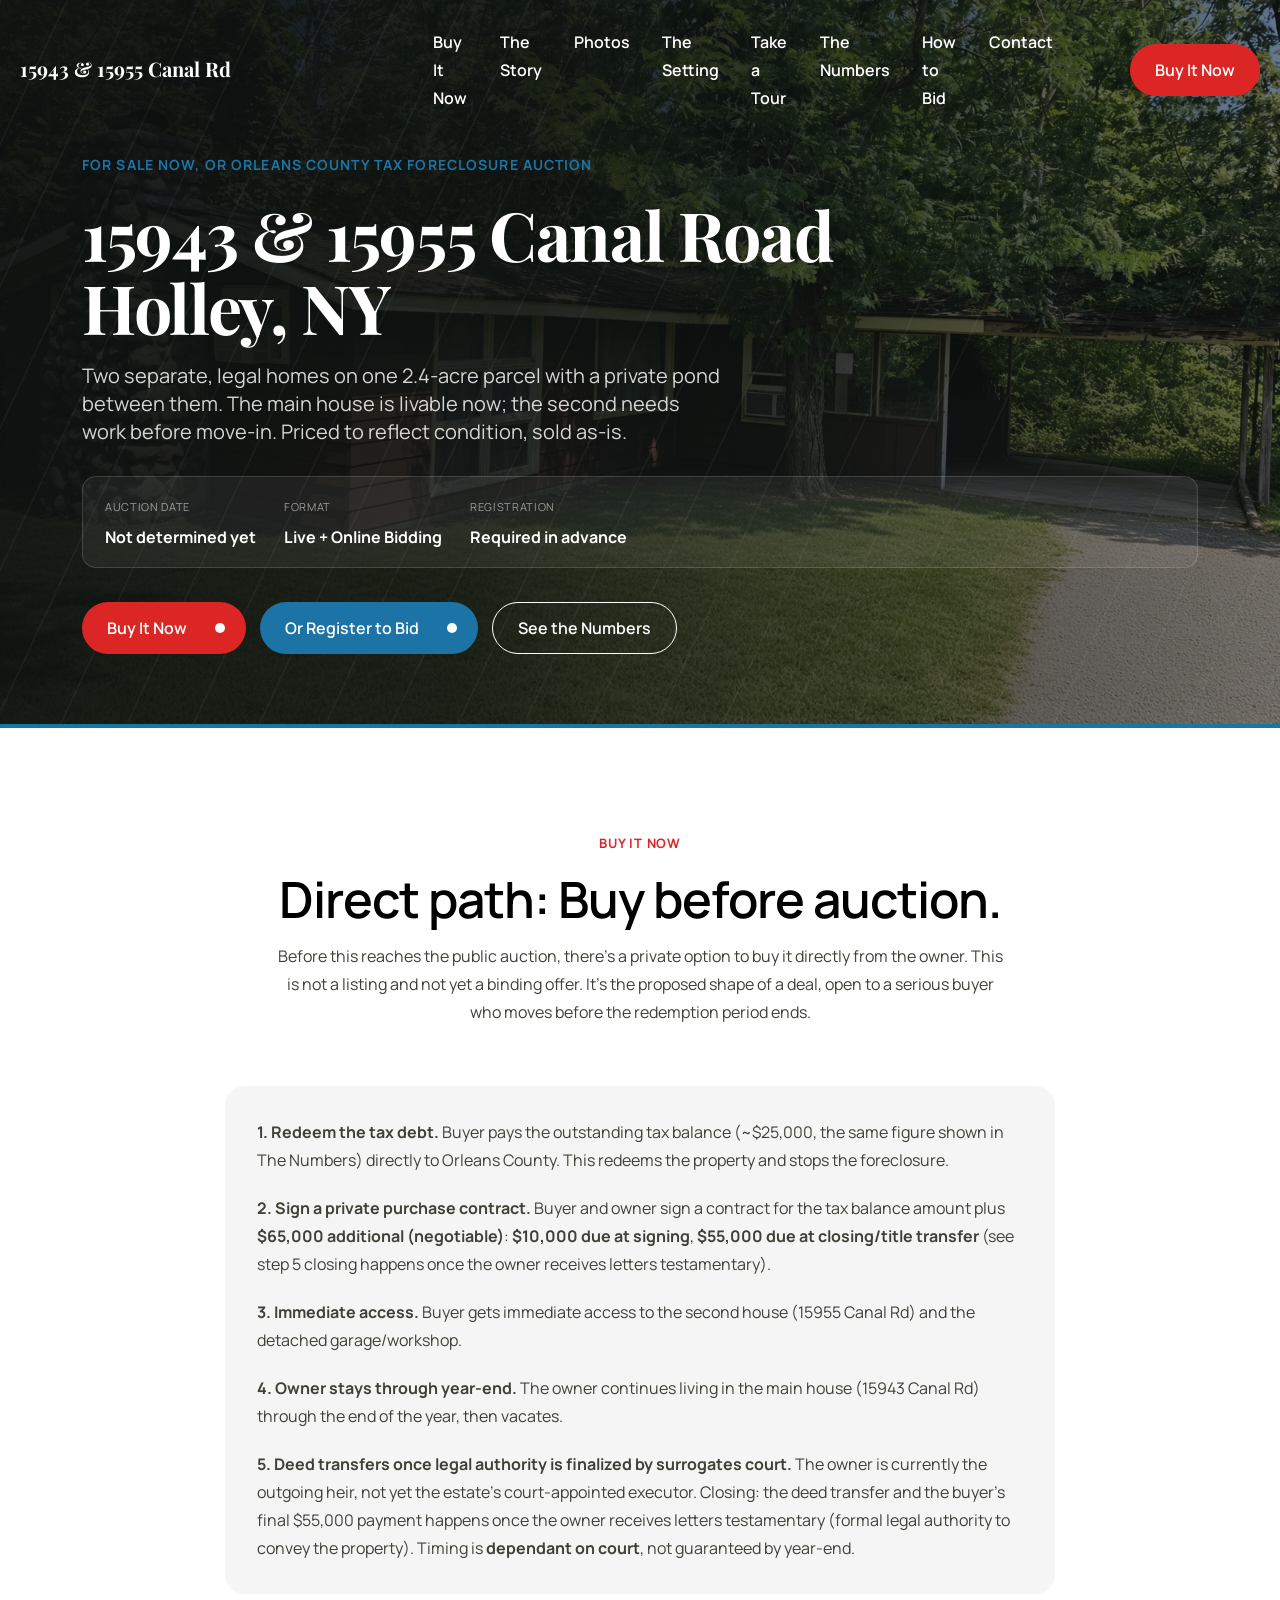
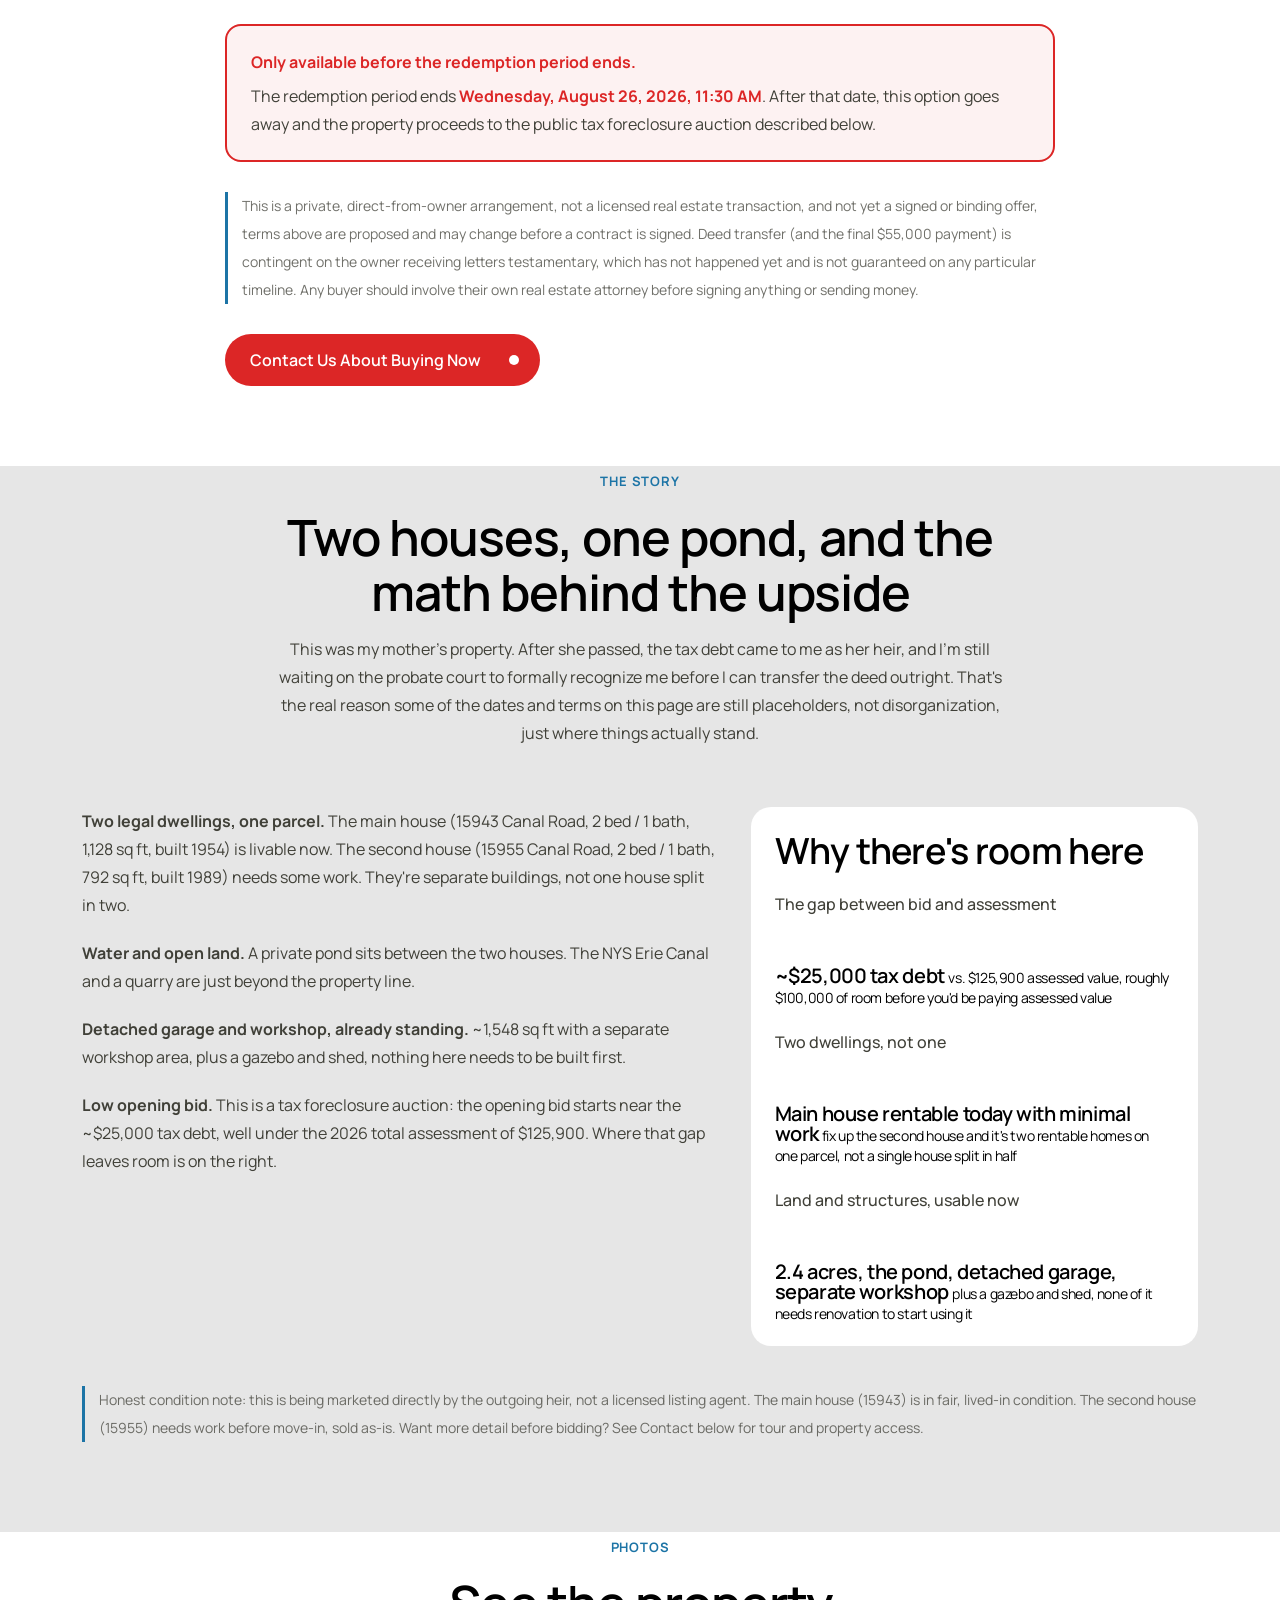
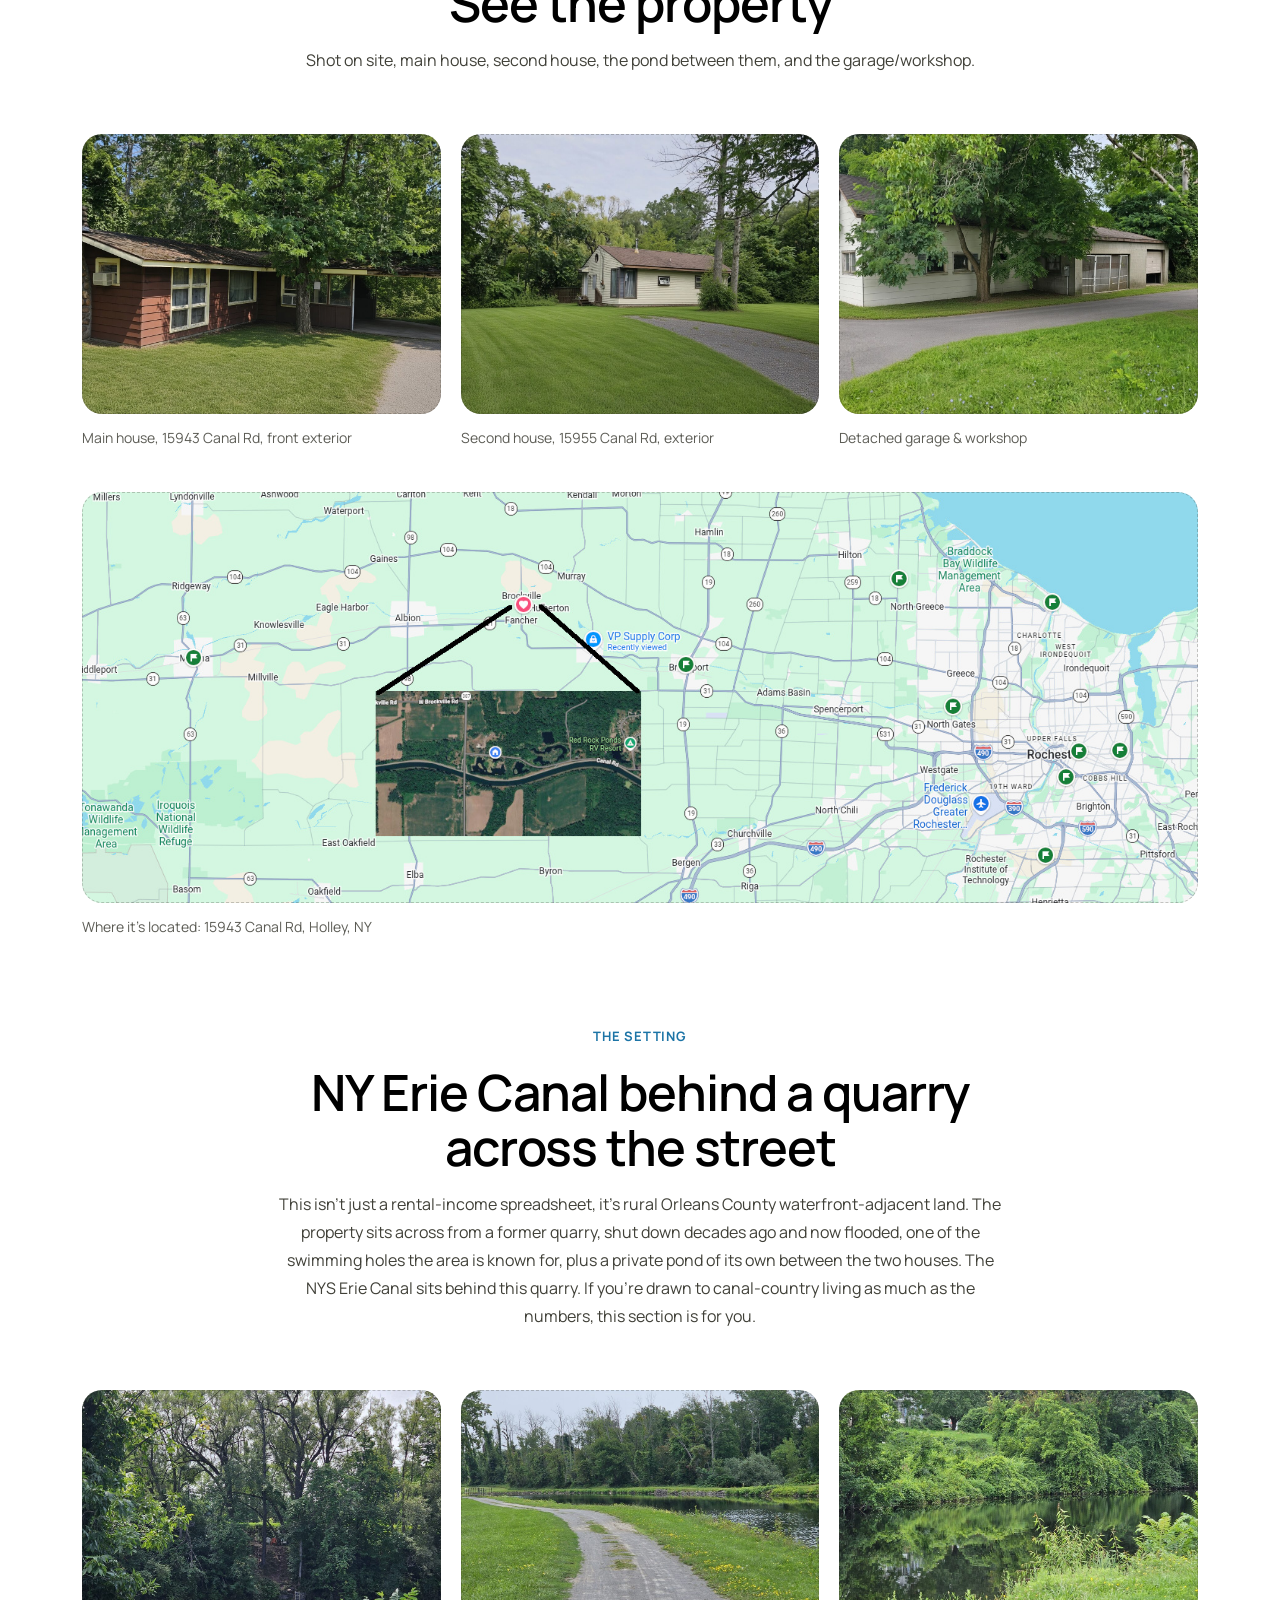
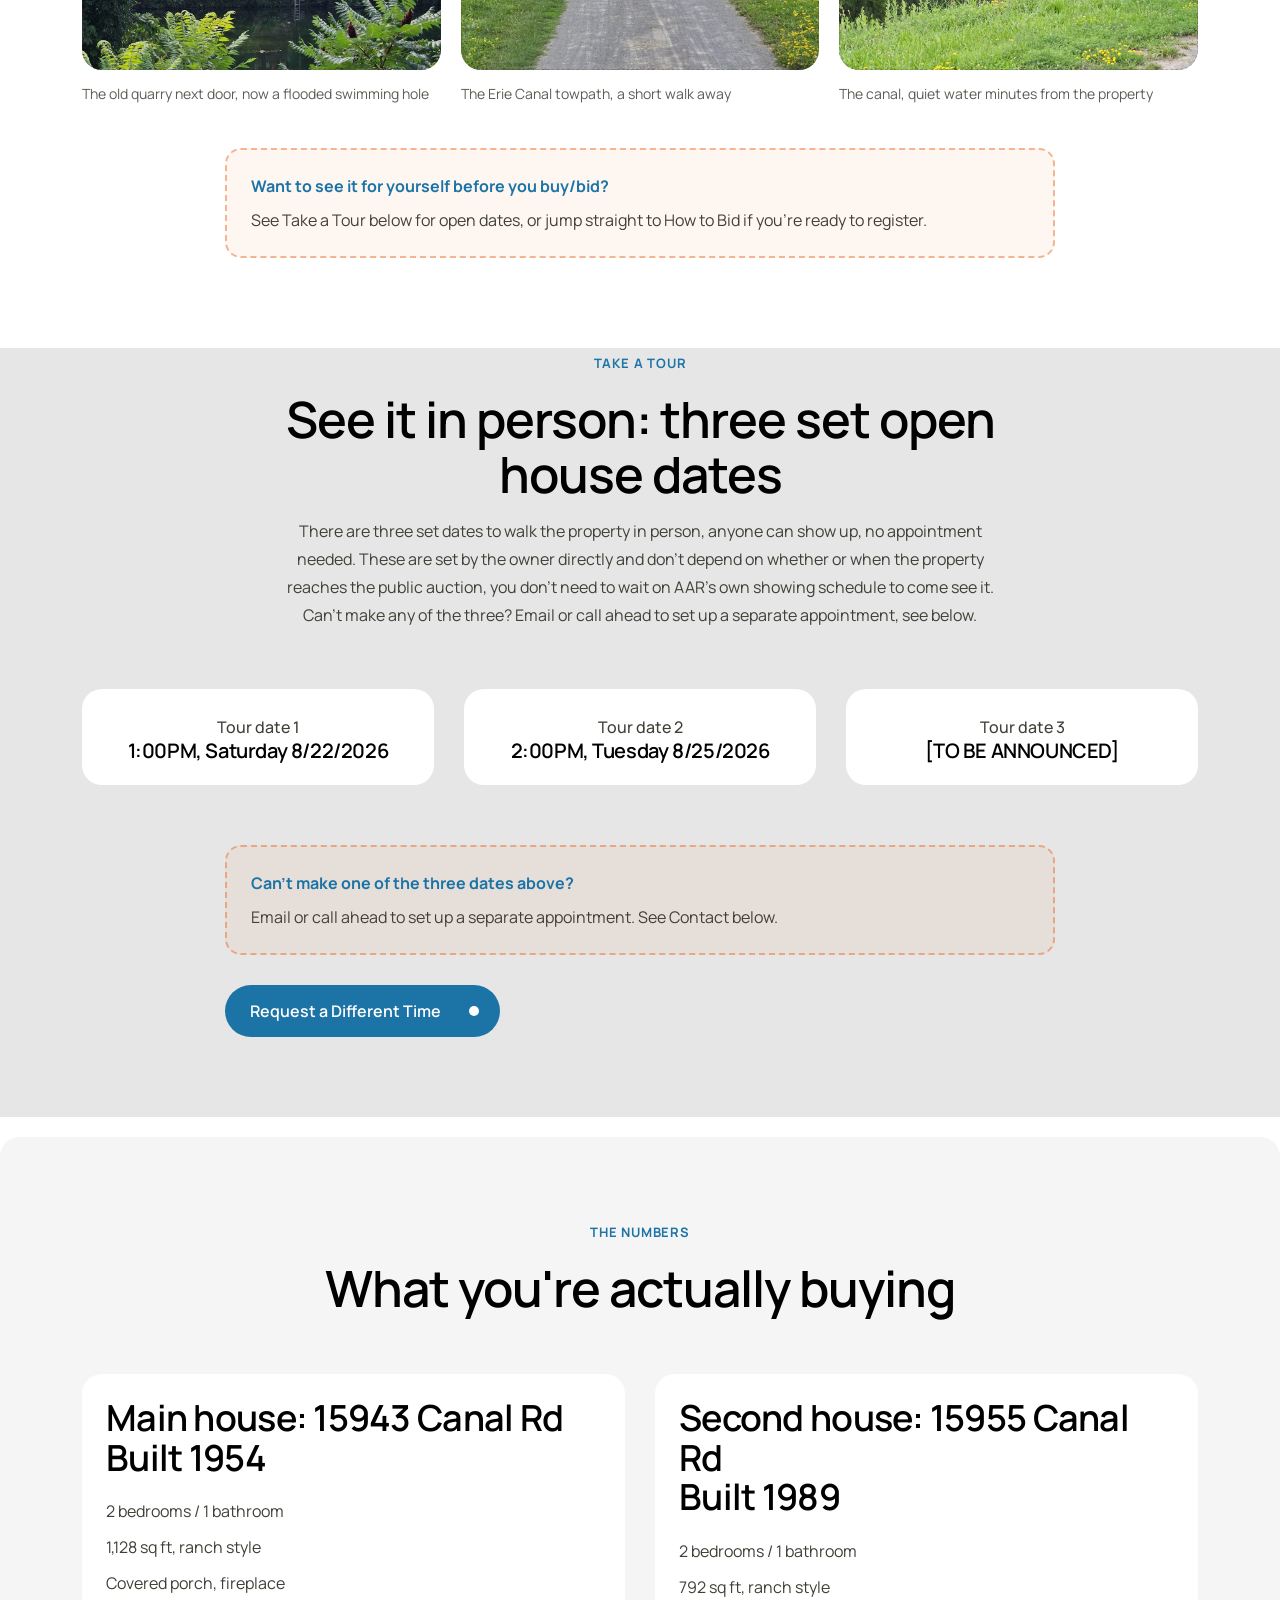
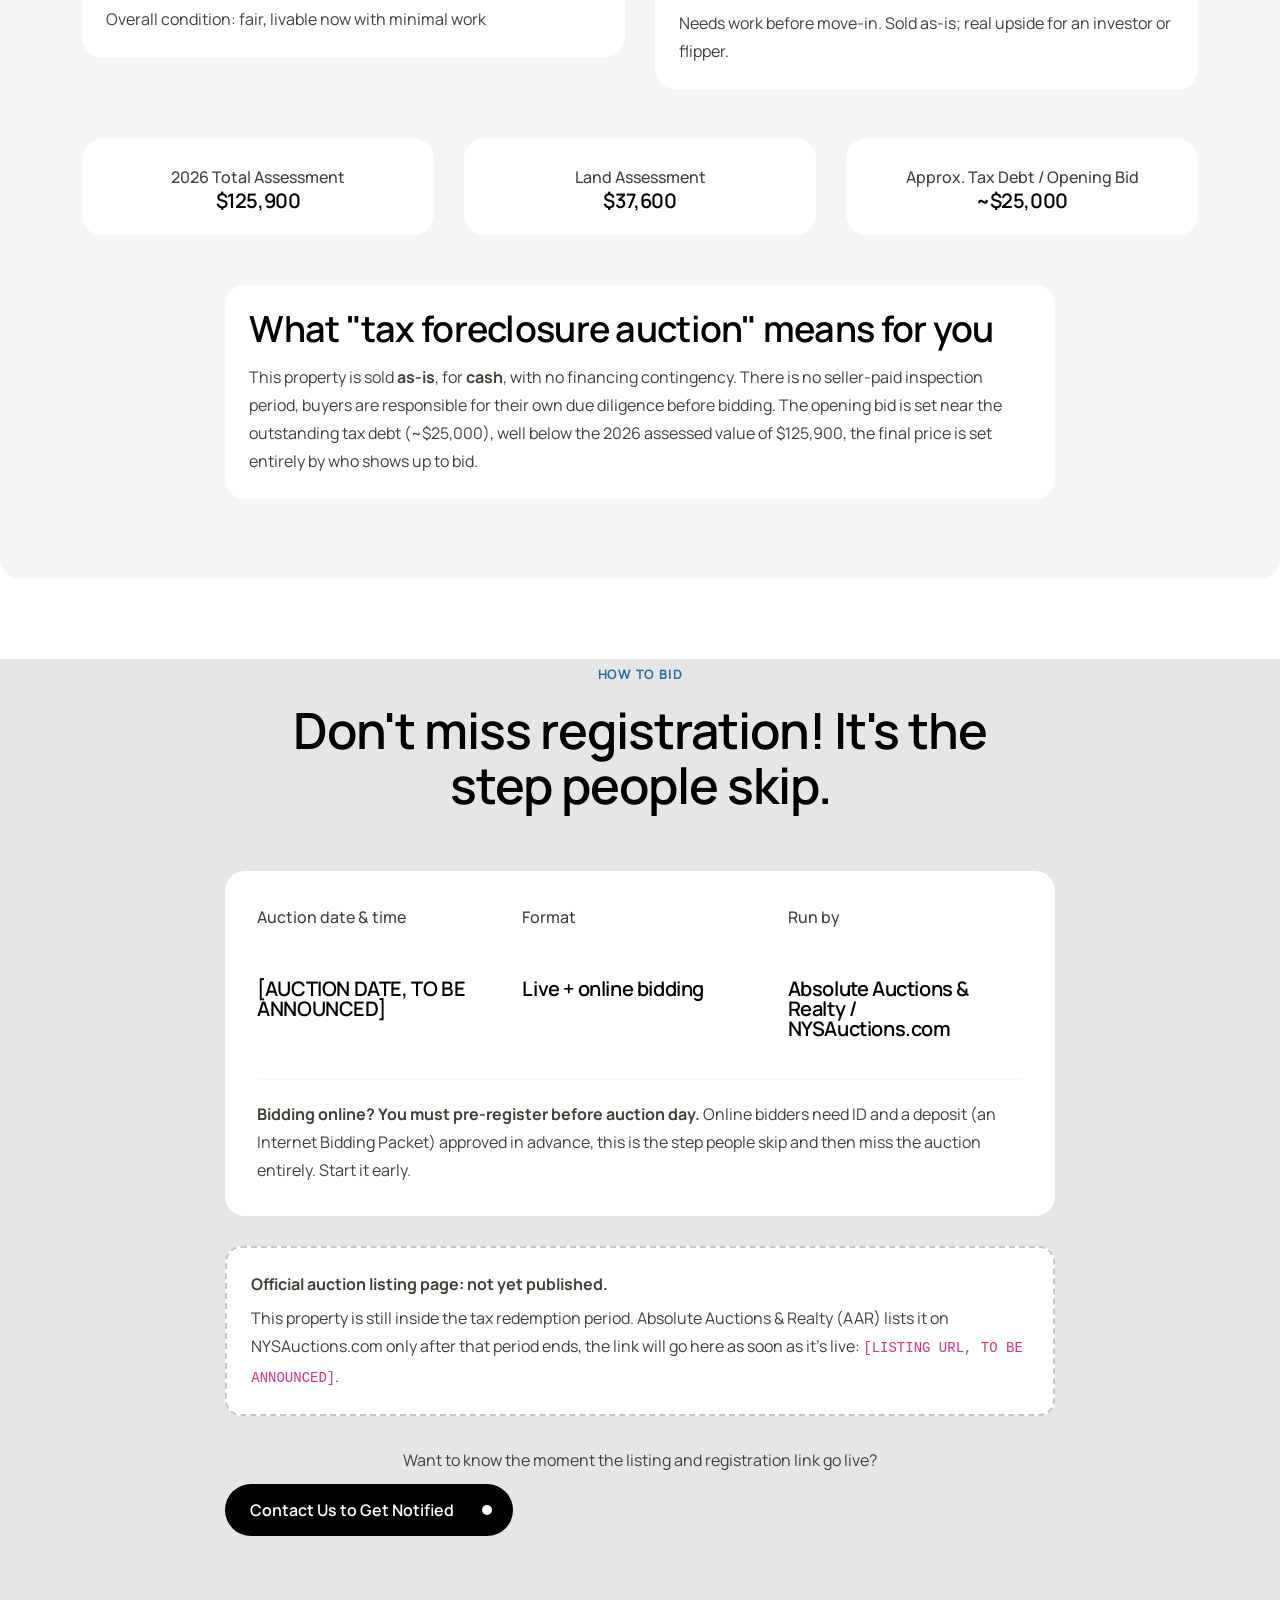
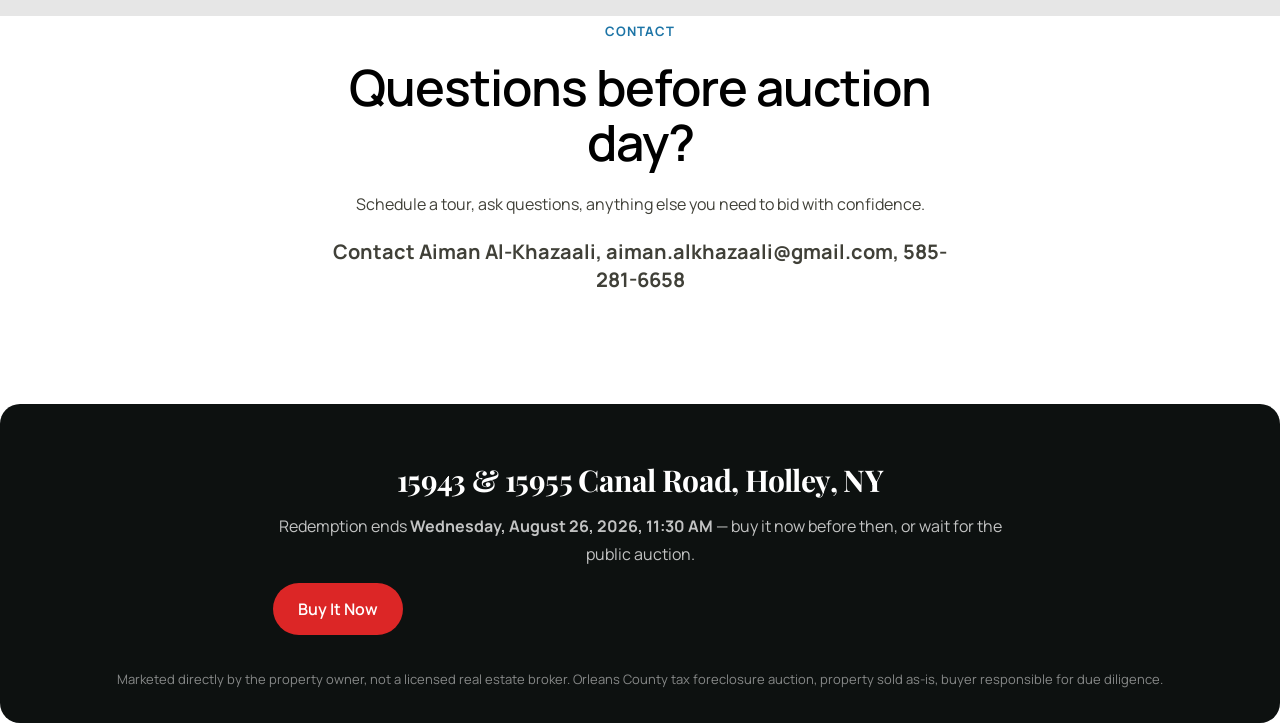
==== commit 54d61f29: "Edits" ====
--- a/canalrd/index.html
+++ b/canalrd/index.html
@@ -358,7 +358,7 @@
                 <div class="col-xl-8 tp-text-center">
                     <span class="canal-section-eyebrow">The Setting</span>
                     <h2 class="tp-section-title mt-15">NY Erie Canal behind a quarry across the street</h2>
-                    <p class="mt-15">This isn't just a rental-income spreadsheet, it's rural Orleans County waterfront-adjacent land. The property sits between the NYS Erie Canal and a former quarry, shut down decades ago and now flooded, one of the swimming holes the area is known for, plus a private pond of its own between the two houses. If you're drawn to canal-country living as much as the numbers, this section is for you.</p>
+                    <p class="mt-15">This isn't just a rental-income spreadsheet, it's rural Orleans County waterfront-adjacent land. The property sits across from a former quarry, shut down decades ago and now flooded, one of the swimming holes the area is known for, plus a private pond of its own between the two houses. The NYS Erie Canal sits behind this quarry. If you're drawn to canal-country living as much as the numbers, this section is for you.</p>
                 </div>
             </div>
 
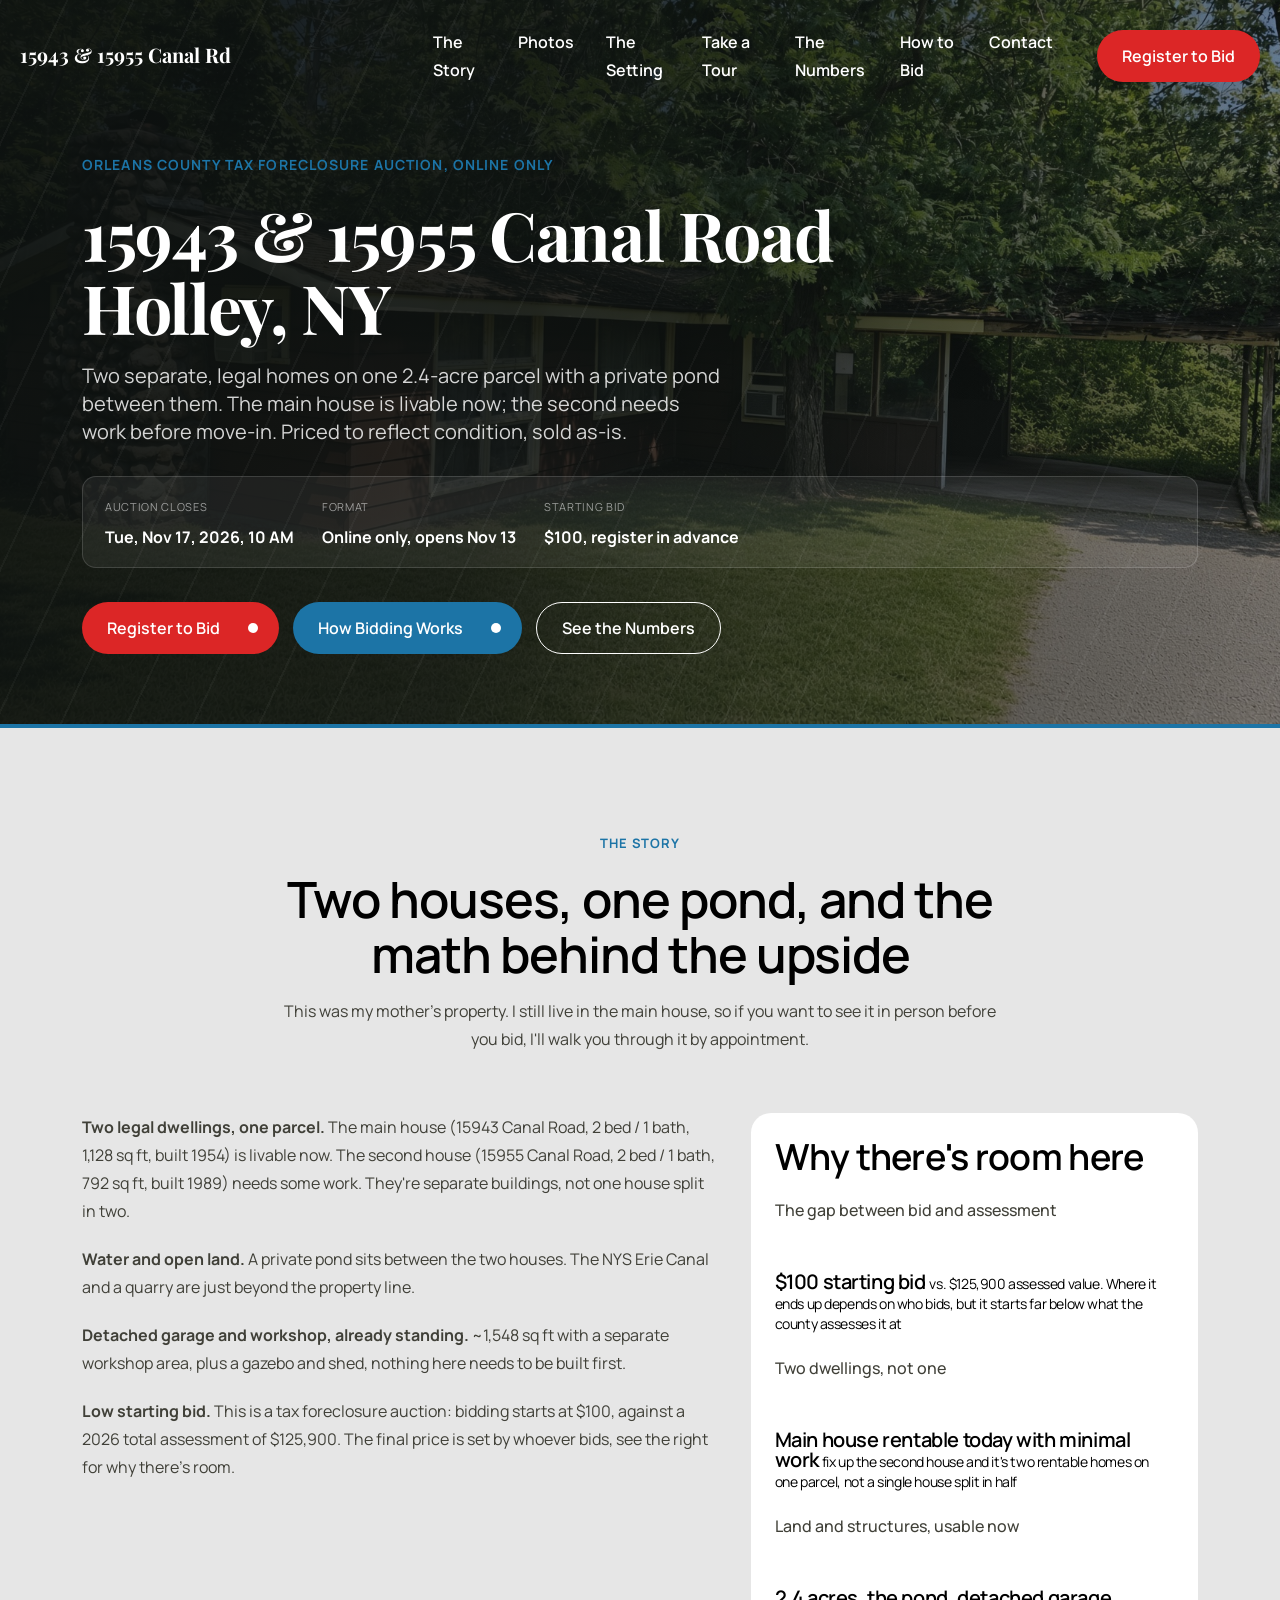
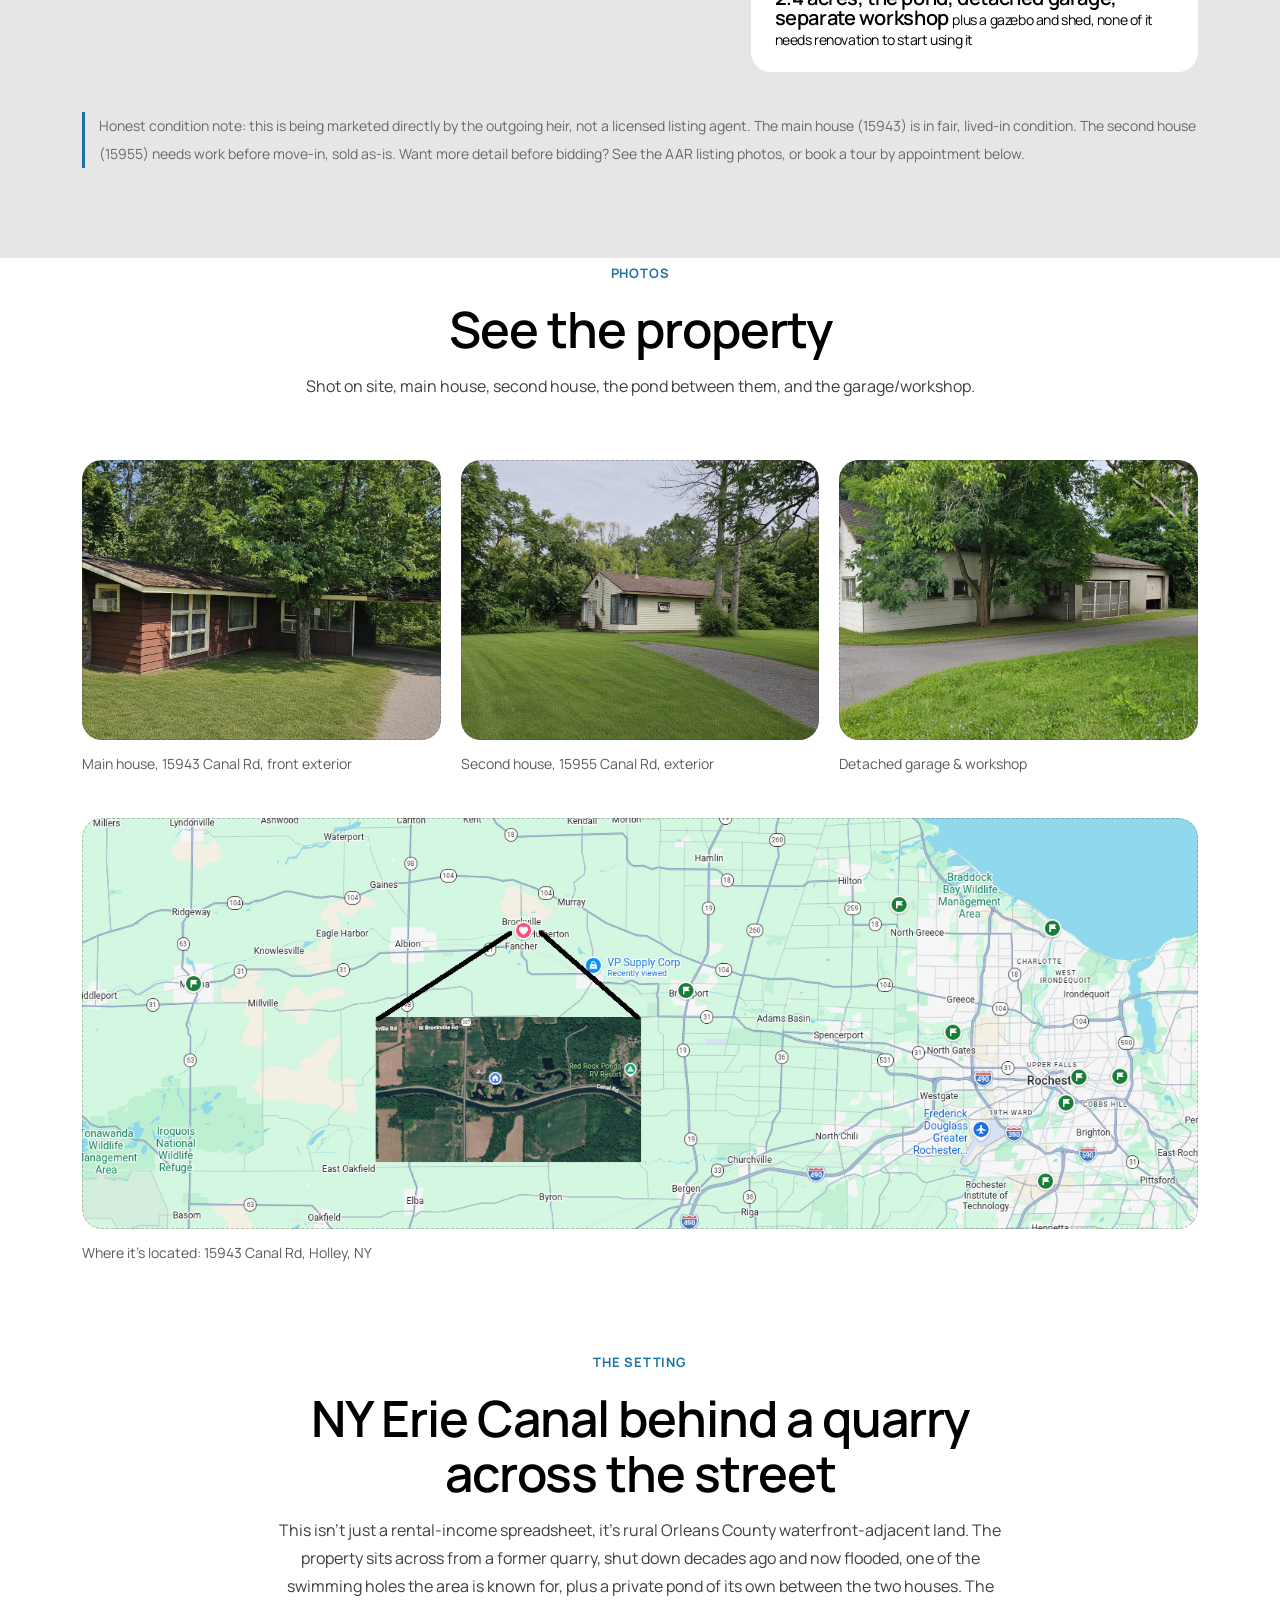
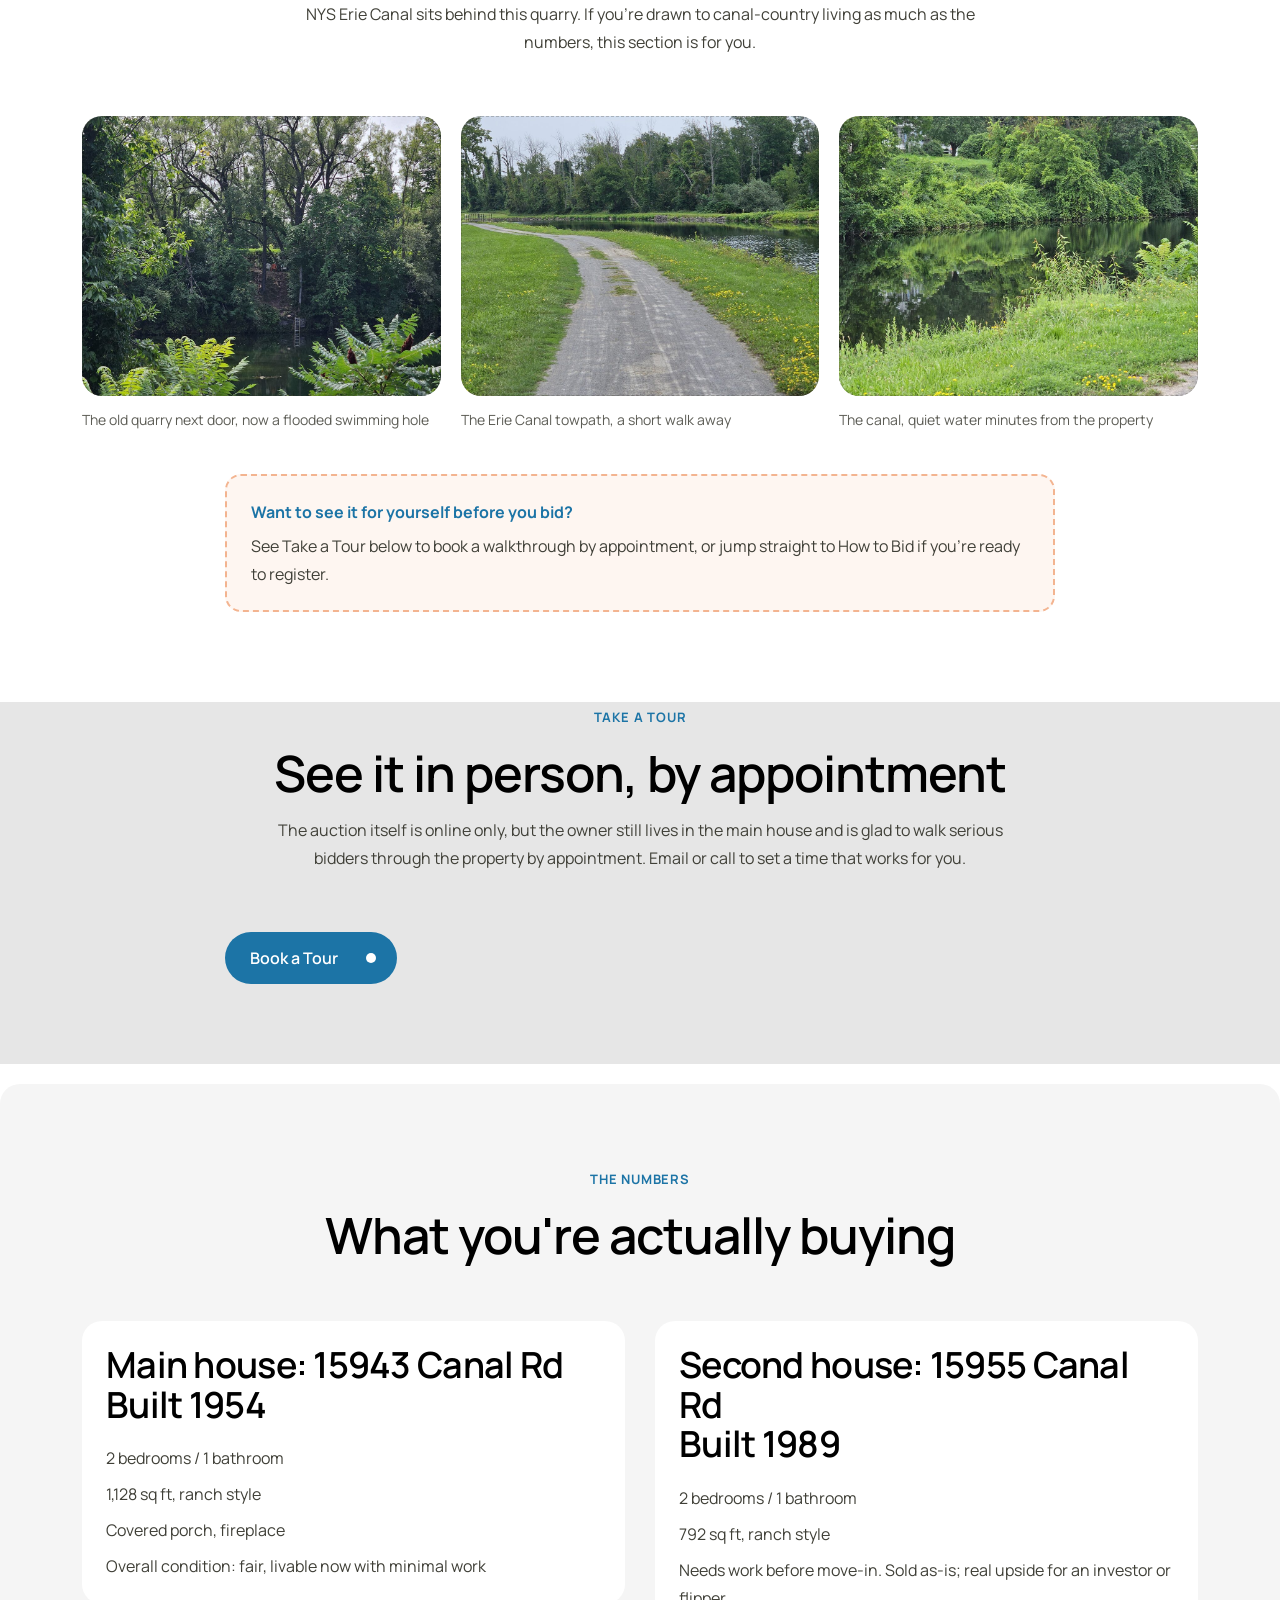
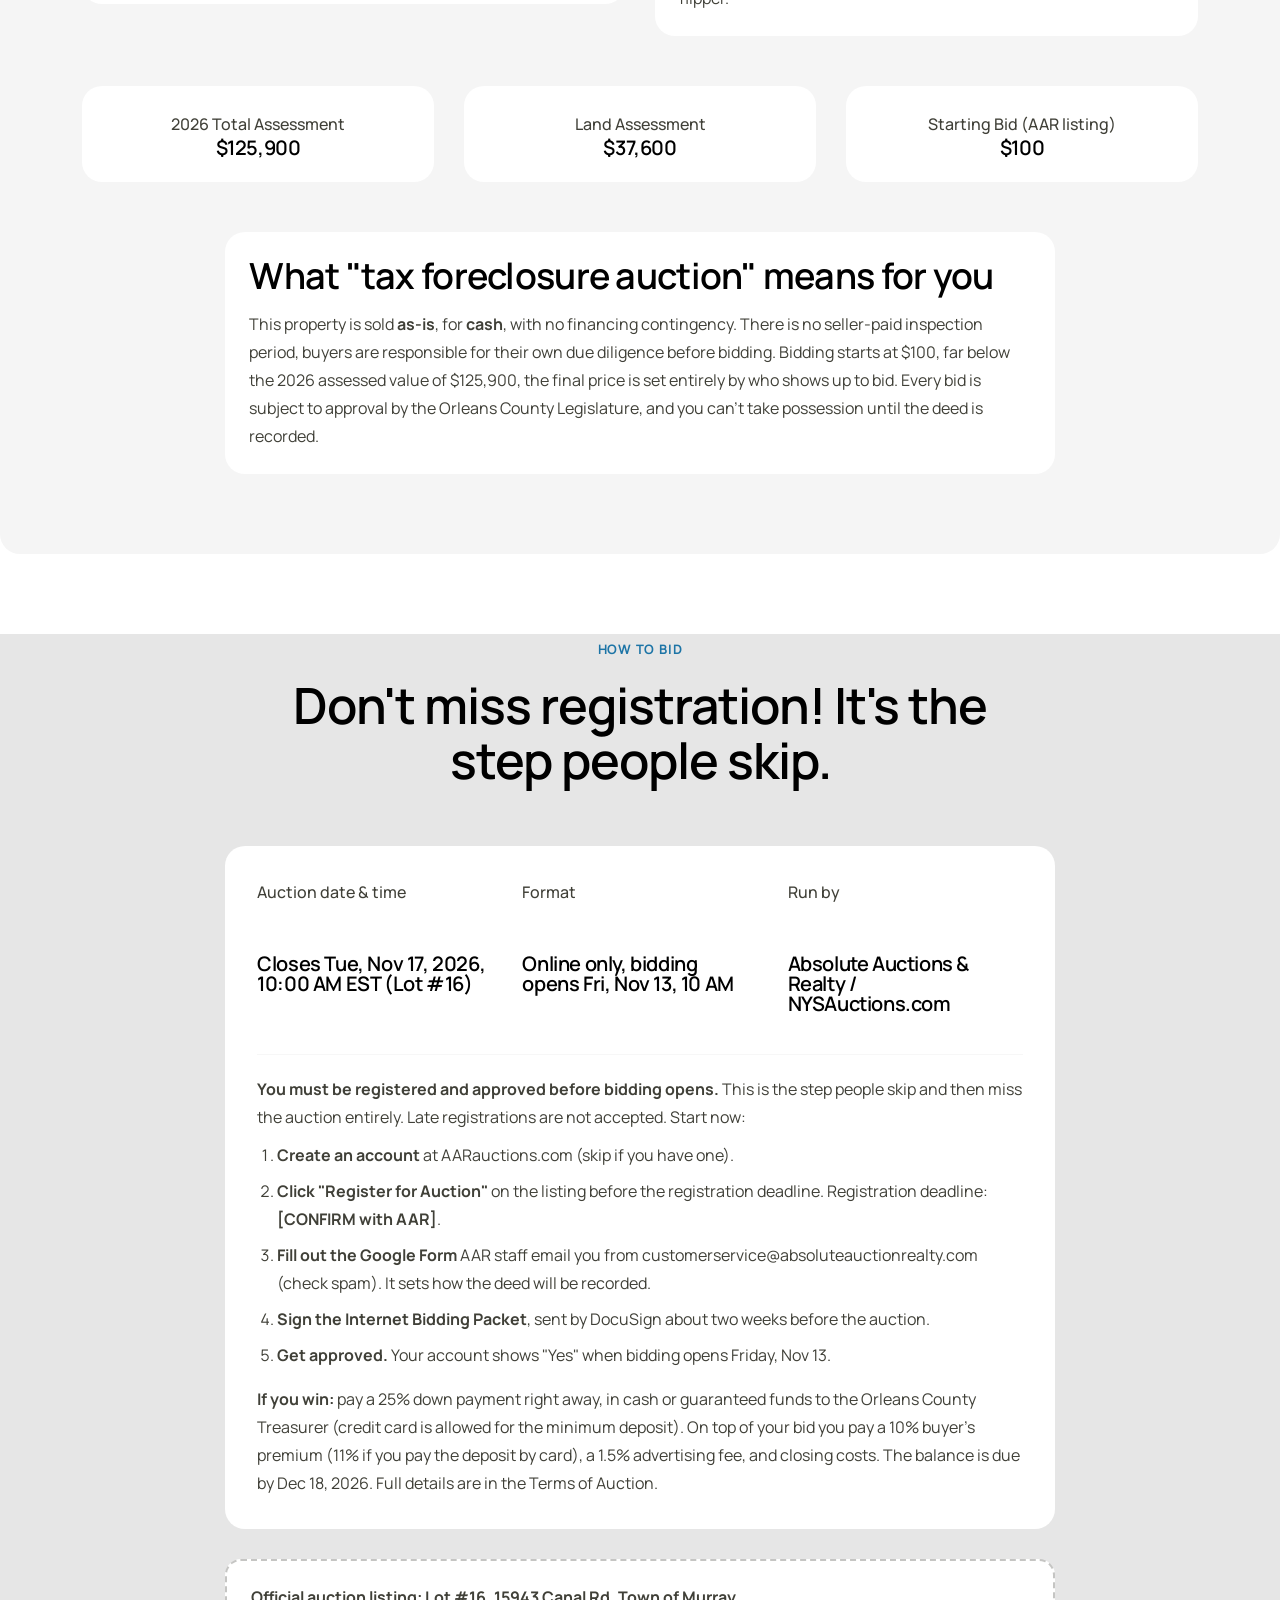
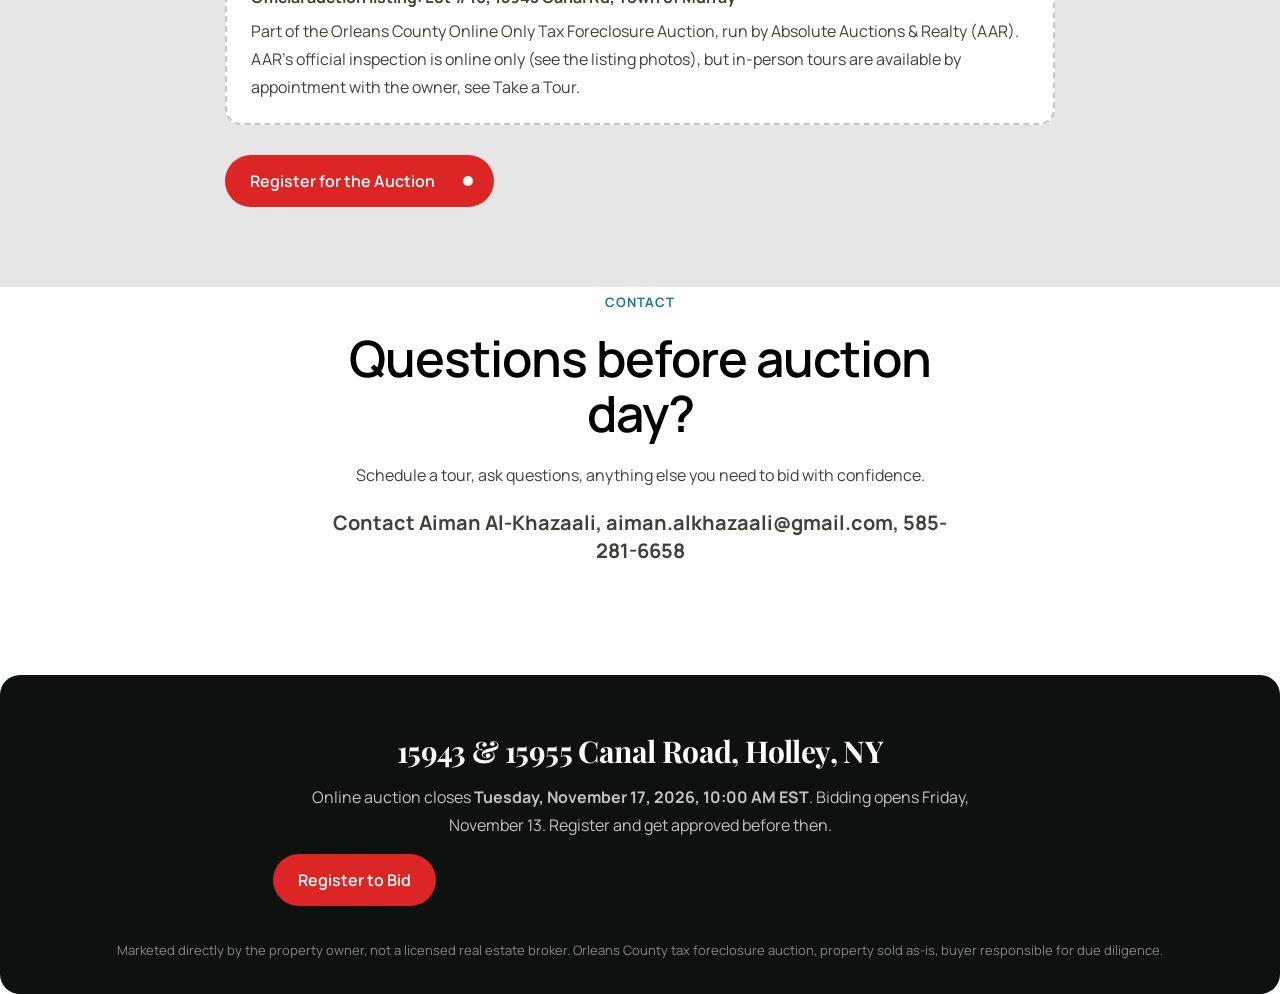
==== commit 4f76ce36: "Add files via upload" ====
--- a/canalrd/index.html
+++ b/canalrd/index.html
@@ -3,24 +3,24 @@
 <head>
     <meta charset="UTF-8">
     <meta name="viewport" content="width=device-width, initial-scale=1.0">
-    <title>15943 &amp; 15955 Canal Road, Holley NY: Sale/Auction</title>
-    <meta name="description" content="Two legal homes (15943 &amp; 15955 Canal Rd), a private pond, and a garage/workshop on 2.4 acres near the Erie Canal. Orleans County tax auction, buy or register before the deadline.">
+    <title>15943 &amp; 15955 Canal Road, Holley NY: Tax Foreclosure Auction</title>
+    <meta name="description" content="Two legal homes (15943 &amp; 15955 Canal Rd), a private pond, and a garage/workshop on 2.4 acres near the Erie Canal. Orleans County online tax foreclosure auction, closes Tue Nov 17, 2026. Register before the deadline.">
     <link rel="canonical" href="https://aimana.org/canalrd/">
 
     <!-- Open Graph -->
     <meta property="og:type" content="website">
     <meta property="og:url" content="https://aimana.org/canalrd/">
     <meta property="og:title" content="15943 &amp; 15955 Canal Road, Holley NY: Tax Foreclosure Auction">
-    <meta property="og:description" content="Two legal homes, a private pond, and a detached garage/workshop on 2.4 acres near the Erie Canal. Low opening bid, buy or register before the deadline.">
-    <meta property="og:image" content="https://aimana.org/canalrd/assets/img/og-placeholder.jpg">
+    <meta property="og:description" content="Two legal homes, a private pond, and a detached garage/workshop on 2.4 acres near the Erie Canal. Online auction closes Tue Nov 17, 2026, 10 AM. Starting bid $100, register before the deadline.">
+    <meta property="og:image" content="https://aimana.org/canalrd/assets/img/og-card.jpg">
     <meta property="og:image:width" content="1200">
     <meta property="og:image:height" content="630">
 
     <!-- Twitter -->
     <meta name="twitter:card" content="summary_large_image">
     <meta name="twitter:title" content="15943 &amp; 15955 Canal Road, Holley NY: Tax Foreclosure Auction">
-    <meta name="twitter:description" content="Two legal homes, a private pond, and a detached garage/workshop on 2.4 acres near the Erie Canal. Low opening bid, buy or register before the deadline.">
-    <meta name="twitter:image" content="https://aimana.org/canalrd/assets/img/og-placeholder.jpg">
+    <meta name="twitter:description" content="Two legal homes, a private pond, and a detached garage/workshop on 2.4 acres near the Erie Canal. Online auction closes Tue Nov 17, 2026, 10 AM. Starting bid $100, register before the deadline.">
+    <meta name="twitter:image" content="https://aimana.org/canalrd/assets/img/og-card.jpg">
 
     <link rel="preconnect" href="https://fonts.googleapis.com">
     <link rel="preconnect" href="https://fonts.gstatic.com" crossorigin>
@@ -70,11 +70,10 @@
                 </div>
             </div>
             <div class="tp-offcanvas-content mb-30">
-                <p class="margin-0">Two legal homes: 15943 &amp; 15955 Canal Road. Private pond, 2.4 acres near the Erie Canal. Orleans County tax foreclosure auction, opening bid near the tax debt.</p>
+                <p class="margin-0">Two legal homes: 15943 &amp; 15955 Canal Road. Private pond, 2.4 acres near the Erie Canal. Orleans County online tax foreclosure auction, starting bid $100.</p>
             </div>
             <nav class="tp-offcanvas-menu mb-30">
                 <ul style="list-style:none; padding:0; display:flex; flex-direction:column; gap:14px; font-weight:600;">
-                    <li><a href="#buy-now">Buy It Now</a></li>
                     <li><a href="#pitch">The Story</a></li>
                     <li><a href="#photos">Photos</a></li>
                     <li><a href="#lifestyle">The Setting</a></li>
@@ -86,7 +85,7 @@
             </nav>
             <div class="tp-offcanvas-cta mb-30">
                 <h3 class="tp-offcanvas-title mb-7">Auction date</h3>
-                <p class="margin-0"><strong>[TO BE ANNOUNCED]</strong><br>Registration required in advance.</p>
+                <p class="margin-0"><strong>Tue, Nov 17, 2026, 10:00 AM EST</strong><br>Online only. Bidding opens Fri, Nov 13 at 10 AM. Register in advance.</p>
             </div>
         </div>
     </section>
@@ -106,7 +105,6 @@
                             <div class="col-xl-6 d-none d-lg-block">
                                 <nav>
                                     <ul style="list-style:none; display:flex; justify-content:center; gap:32px; margin:0; padding:0; font-weight:600;">
-                                        <li><a href="#buy-now" style="color:#fff; text-decoration:none;">Buy It Now</a></li>
                                         <li><a href="#pitch" style="color:#fff; text-decoration:none;">The Story</a></li>
                                         <li><a href="#photos" style="color:#fff; text-decoration:none;">Photos</a></li>
                                         <li><a href="#lifestyle" style="color:#fff; text-decoration:none;">The Setting</a></li>
@@ -120,8 +118,8 @@
                             <div class="col-6 col-lg-2">
                                 <div class="tp-header-cta tp-flex-center tp-justify-end">
                                     <div class="tp-header-cta-button d-none d-md-inline-block">
-                                        <a href="#buy-now" class="tp-btn tp-btn-urgent tp-btn-solo">
-                                            <span class="tp-btn-text">Buy It Now</span>
+                                        <a href="#how-to-bid" class="tp-btn tp-btn-urgent tp-btn-solo">
+                                            <span class="tp-btn-text">Register to Bid</span>
                                         </a>
                                     </div>
                                     <div class="tp-header-bar d-lg-none">
@@ -145,34 +143,34 @@
     <!-- ============ HERO ============ -->
     <section class="canal-hero">
         <div class="container position-relative">
-            <span class="canal-hero-eyebrow">For Sale Now, or Orleans County Tax Foreclosure Auction</span>
+            <span class="canal-hero-eyebrow">Orleans County Tax Foreclosure Auction, Online Only</span>
             <h1 class="canal-hero-title">15943 &amp; 15955 Canal Road<br>Holley, NY</h1>
             <p class="canal-hero-lede">Two separate, legal homes on one 2.4-acre parcel with a private pond between them. The main house is livable now; the second needs work before move-in. Priced to reflect condition, sold as-is.</p>
 
             <div class="canal-hero-datebar">
                 <div class="canal-hero-datebar-item">
-                    <span class="canal-hero-datebar-label">Auction date</span>
-                    <span class="canal-hero-datebar-value">Not determined yet</span>
+                    <span class="canal-hero-datebar-label">Auction closes</span>
+                    <span class="canal-hero-datebar-value">Tue, Nov 17, 2026, 10 AM</span>
                 </div>
                 <div class="canal-hero-datebar-item">
                     <span class="canal-hero-datebar-label">Format</span>
-                    <span class="canal-hero-datebar-value">Live + Online Bidding</span>
+                    <span class="canal-hero-datebar-value">Online only, opens Nov 13</span>
                 </div>
                 <div class="canal-hero-datebar-item">
-                    <span class="canal-hero-datebar-label">Registration</span>
-                    <span class="canal-hero-datebar-value">Required in advance</span>
+                    <span class="canal-hero-datebar-label">Starting bid</span>
+                    <span class="canal-hero-datebar-value">$100, register in advance</span>
                 </div>
             </div>
 
             <div class="canal-hero-ctas">
-                <a href="#buy-now" class="tp-btn tp-btn-urgent">
-                    <span class="tp-btn-text">Buy It Now</span>
+                <a href="https://aarauctions.com/servlet/ShowRegisterForm.do?auctionId=8796" class="tp-btn tp-btn-urgent" target="_blank" rel="noopener">
+                    <span class="tp-btn-text">Register to Bid</span>
                     <span class="tp-btn-icon">
                         <svg width="12" height="12" viewBox="0 0 12 12" fill="none" xmlns="http://www.w3.org/2000/svg"><path d="M0.75 10.75L10.75 0.75" stroke="currentcolor" stroke-width="1.5" stroke-linecap="round" stroke-linejoin="round"/><path d="M0.75 0.75H10.75V10.75" stroke="currentcolor" stroke-width="1.5" stroke-linecap="round" stroke-linejoin="round"/></svg>
                     </span>
                 </a>
                 <a href="#how-to-bid" class="tp-btn tp-btn-orange">
-                    <span class="tp-btn-text">Or Register to Bid</span>
+                    <span class="tp-btn-text">How Bidding Works</span>
                     <span class="tp-btn-icon">
                         <svg width="12" height="12" viewBox="0 0 12 12" fill="none" xmlns="http://www.w3.org/2000/svg"><path d="M0.75 10.75L10.75 0.75" stroke="currentcolor" stroke-width="1.5" stroke-linecap="round" stroke-linejoin="round"/><path d="M0.75 0.75H10.75V10.75" stroke="currentcolor" stroke-width="1.5" stroke-linecap="round" stroke-linejoin="round"/></svg>
                     </span>
@@ -184,67 +182,14 @@
         </div>
     </section>
 
-    <!-- ============ BUY IT NOW ============ -->
-    <section id="buy-now" class="pt-100 pb-80">
-        <div class="container">
-            <div class="row tp-justify-center mb-50">
-                <div class="col-xl-8 tp-text-center">
-                    <span class="canal-section-eyebrow">Buy It Now</span>
-                    <h2 class="tp-section-title mt-15">Direct path: Buy before auction.</h2>
-                    <p class="mt-15">Before this reaches the public auction, there's a private option to buy it directly from the owner. This is not a listing and not yet a binding offer. It's the proposed shape of a deal, open to a serious buyer who moves before the redemption period ends.</p>
-                </div>
-            </div>
-
-            <div class="row tp-justify-center">
-                <div class="col-lg-9">
-                    <div class="tp-bg-gray br-20 mb-30" style="padding:32px;">
-                        <ul style="list-style:none; padding:0; display:flex; flex-direction:column; gap:20px;">
-                            <li>
-                                <strong>1. Redeem the tax debt.</strong> Buyer pays the outstanding tax balance (~$25,000, the same figure shown in <a href="#numbers">The Numbers</a>) directly to Orleans County. This redeems the property and stops the foreclosure.
-                            </li>
-                            <li>
-                                <strong>2. Sign a private purchase contract.</strong> Buyer and owner sign a contract for the tax balance amount plus <strong>$65,000 additional (negotiable)</strong>: <strong>$10,000 due at signing</strong>, <strong>$55,000 due at closing/title transfer</strong> (see step 5 closing happens once the owner receives letters testamentary).
-                            </li>
-                            <li>
-                                <strong>3. Immediate access.</strong> Buyer gets immediate access to the second house (15955 Canal Rd) and the detached garage/workshop.
-                            </li>
-                            <li>
-                                <strong>4. Owner stays through year-end.</strong> The owner continues living in the main house (15943 Canal Rd) through the end of the year, then vacates.
-                            </li>
-                            <li>
-                                <strong>5. Deed transfers once legal authority is finalized by surrogates court.</strong> The owner is currently the outgoing heir, not yet the estate's court-appointed executor. Closing: the deed transfer and the buyer's final $55,000 payment happens once the owner receives letters testamentary (formal legal authority to convey the property). Timing is <strong>dependant on court</strong>, not guaranteed by year-end.
-                            </li>
-                        </ul>
-                    </div>
-
-                    <div class="buy-now-deadline mb-30">
-                        <strong>Only available before the redemption period ends.</strong>
-                        <span>The redemption period ends <span class="buy-now-deadline-date">Wednesday, August 26, 2026, 11:30 AM</span>. After that date, this option goes away and the property proceeds to the public tax foreclosure auction described below.</span>
-                    </div>
-
-                    <p class="canal-honesty-note mb-30">This is a private, direct-from-owner arrangement, not a licensed real estate transaction, and not yet a signed or binding offer, terms above are proposed and may change before a contract is signed. Deed transfer (and the final $55,000 payment) is contingent on the owner receiving letters testamentary, which has not happened yet and is not guaranteed on any particular timeline. Any buyer should involve their own real estate attorney before signing anything or sending money.</p>
-
-                    <div class="tp-text-center">
-                        <a href="#contact" class="tp-btn tp-btn-urgent">
-                            <span class="tp-btn-text">Contact Us About Buying Now</span>
-                            <span class="tp-btn-icon">
-                                <svg width="12" height="12" viewBox="0 0 12 12" fill="none" xmlns="http://www.w3.org/2000/svg"><path d="M0.75 10.75L10.75 0.75" stroke="currentcolor" stroke-width="1.5" stroke-linecap="round" stroke-linejoin="round"/><path d="M0.75 0.75H10.75V10.75" stroke="currentcolor" stroke-width="1.5" stroke-linecap="round" stroke-linejoin="round"/></svg>
-                            </span>
-                        </a>
-                    </div>
-                </div>
-            </div>
-        </div>
-    </section>
-
     <!-- ============ THE PITCH ============ -->
-    <section id="pitch" class="pb-80 canal-section-gray">
+    <section id="pitch" class="pt-100 pb-80 canal-section-gray">
         <div class="container">
             <div class="row tp-justify-center mb-50">
                 <div class="col-xl-8 tp-text-center">
                     <span class="canal-section-eyebrow">The Story</span>
                     <h2 class="tp-section-title mt-15">Two houses, one pond, and the math behind the upside</h2>
-                    <p class="mt-15">This was my mother's property. After she passed, the tax debt came to me as her heir, and I'm still waiting on the probate court to formally recognize me before I can transfer the deed outright. That's the real reason some of the dates and terms on this page are still placeholders, not disorganization, just where things actually stand.</p>
+                    <p class="mt-15">This was my mother's property. I still live in the main house, so if you want to see it in person before you bid, I'll walk you through it by appointment.</p>
                 </div>
             </div>
             <div class="row">
@@ -260,7 +205,7 @@
                             <strong>Detached garage and workshop, already standing.</strong> ~1,548 sq ft with a separate workshop area, plus a gazebo and shed, nothing here needs to be built first.
                         </li>
                         <li>
-                            <strong>Low opening bid.</strong> This is a tax foreclosure auction: the opening bid starts near the ~$25,000 tax debt, well under the 2026 total assessment of $125,900. Where that gap leaves room is on the right.
+                            <strong>Low starting bid.</strong> This is a tax foreclosure auction: bidding starts at $100, against a 2026 total assessment of $125,900. The final price is set by whoever bids, see the right for why there's room.
                         </li>
                     </ul>
                 </div>
@@ -270,7 +215,7 @@
                         <div class="d-flex flex-column" style="gap: 22px;">
                             <div>
                                 <span class="d-inline-block fw-500 lh-1">The gap between bid and assessment</span>
-                                <h3 class="tp-project-details-info-title margin-0 lh-1 mt-5">~$25,000 tax debt <span style="font-weight:400; font-size:14px;">vs. $125,900 assessed value, roughly $100,000 of room before you'd be paying assessed value</span></h3>
+                                <h3 class="tp-project-details-info-title margin-0 lh-1 mt-5">$100 starting bid <span style="font-weight:400; font-size:14px;">vs. $125,900 assessed value. Where it ends up depends on who bids, but it starts far below what the county assesses it at</span></h3>
                             </div>
                             <div>
                                 <span class="d-inline-block fw-500 lh-1">Two dwellings, not one</span>
@@ -284,7 +229,7 @@
                     </div>
                 </div>
             </div>
-            <p class="canal-honesty-note mt-40">Honest condition note: this is being marketed directly by the outgoing heir, not a licensed listing agent. The main house (15943) is in fair, lived-in condition. The second house (15955) needs work before move-in, sold as-is. Want more detail before bidding? See Contact below for tour and property access.</p>
+            <p class="canal-honesty-note mt-40">Honest condition note: this is being marketed directly by the outgoing heir, not a licensed listing agent. The main house (15943) is in fair, lived-in condition. The second house (15955) needs work before move-in, sold as-is. Want more detail before bidding? See the AAR listing photos, or book a tour by appointment below.</p>
         </div>
     </section>
 
@@ -420,8 +365,8 @@
             <div class="row tp-justify-center mt-40">
                 <div class="col-lg-9">
                     <p class="tour-appointment-note">
-                        <strong>Want to see it for yourself before you buy/bid?</strong>
-                        <span>See <a href="#tour">Take a Tour</a> below for open dates, or jump straight to <a href="#how-to-bid">How to Bid</a> if you're ready to register.</span>
+                        <strong>Want to see it for yourself before you bid?</strong>
+                        <span>See <a href="#tour">Take a Tour</a> below to book a walkthrough by appointment, or jump straight to <a href="#how-to-bid">How to Bid</a> if you're ready to register.</span>
                     </p>
                 </div>
             </div>
@@ -434,41 +379,16 @@
             <div class="row tp-justify-center mb-50">
                 <div class="col-xl-8 tp-text-center">
                     <span class="canal-section-eyebrow">Take a Tour</span>
-                    <h2 class="tp-section-title mt-15">See it in person: three set open house dates</h2>
-                    <p class="mt-15">There are three set dates to walk the property in person, anyone can show up, no appointment needed. These are set by the owner directly and don't depend on whether or when the property reaches the public auction, you don't need to wait on AAR's own showing schedule to come see it. Can't make any of the three? Email or call ahead to set up a separate appointment, see below.</p>
-                </div>
-            </div>
-
-            <div class="row mb-40">
-                <div class="col-lg-4 mb-20 reveal">
-                    <div class="tp-bg-white br-20 p-4 tp-text-center" style="padding:28px;">
-                        <span class="d-inline-block fw-500 lh-1">Tour date 1</span>
-                        <h3 class="tp-project-details-info-title margin-0 lh-1 mt-10">1:00PM, Saturday 8/22/2026</h3>
-                    </div>
-                </div>
-                <div class="col-lg-4 mb-20 reveal">
-                    <div class="tp-bg-white br-20 p-4 tp-text-center" style="padding:28px;">
-                        <span class="d-inline-block fw-500 lh-1">Tour date 2</span>
-                        <h3 class="tp-project-details-info-title margin-0 lh-1 mt-10">2:00PM, Tuesday 8/25/2026</h3>
-                    </div>
-                </div>
-                <div class="col-lg-4 mb-20 reveal">
-                    <div class="tp-bg-white br-20 p-4 tp-text-center" style="padding:28px;">
-                        <span class="d-inline-block fw-500 lh-1">Tour date 3</span>
-                        <h3 class="tp-project-details-info-title margin-0 lh-1 mt-10">[TO BE ANNOUNCED]</h3>
-                    </div>
+                    <h2 class="tp-section-title mt-15">See it in person, by appointment</h2>
+                    <p class="mt-15">The auction itself is online only, but the owner still lives in the main house and is glad to walk serious bidders through the property by appointment. Email or call to set a time that works for you.</p>
                 </div>
             </div>
 
             <div class="row tp-justify-center">
                 <div class="col-lg-9">
-                    <div class="tour-appointment-note mb-30">
-                        <strong>Can't make one of the three dates above?</strong>
-                        <span>Email or call ahead to set up a separate appointment. See <a href="#contact">Contact</a> below.</span>
-                    </div>
                     <div class="tp-text-center">
                         <a href="#contact" class="tp-btn tp-btn-orange">
-                            <span class="tp-btn-text">Request a Different Time</span>
+                            <span class="tp-btn-text">Book a Tour</span>
                             <span class="tp-btn-icon">
                                 <svg width="12" height="12" viewBox="0 0 12 12" fill="none" xmlns="http://www.w3.org/2000/svg"><path d="M0.75 10.75L10.75 0.75" stroke="currentcolor" stroke-width="1.5" stroke-linecap="round" stroke-linejoin="round"/><path d="M0.75 0.75H10.75V10.75" stroke="currentcolor" stroke-width="1.5" stroke-linecap="round" stroke-linejoin="round"/></svg>
                             </span>
@@ -529,8 +449,8 @@
                 </div>
                 <div class="col-lg-4 reveal">
                     <div class="tp-bg-white br-20 p-4 tp-text-center" style="padding:28px;">
-                        <span class="d-inline-block fw-500 lh-1">Approx. Tax Debt / Opening Bid</span>
-                        <h3 class="tp-project-details-info-title margin-0 lh-1 mt-10">~$25,000</h3>
+                        <span class="d-inline-block fw-500 lh-1">Starting Bid (AAR listing)</span>
+                        <h3 class="tp-project-details-info-title margin-0 lh-1 mt-10">$100</h3>
                     </div>
                 </div>
             </div>
@@ -539,7 +459,7 @@
                 <div class="col-lg-9">
                     <div class="tp-bg-white br-20 p-4" style="padding:28px;">
                         <h3 class="tp-project-details-title mb-15">What "tax foreclosure auction" means for you</h3>
-                        <p class="margin-0">This property is sold <strong>as-is</strong>, for <strong>cash</strong>, with no financing contingency. There is no seller-paid inspection period, buyers are responsible for their own due diligence before bidding. The opening bid is set near the outstanding tax debt (~$25,000), well below the 2026 assessed value of $125,900, the final price is set entirely by who shows up to bid.</p>
+                        <p class="margin-0">This property is sold <strong>as-is</strong>, for <strong>cash</strong>, with no financing contingency. There is no seller-paid inspection period, buyers are responsible for their own due diligence before bidding. Bidding starts at $100, far below the 2026 assessed value of $125,900, the final price is set entirely by who shows up to bid. Every bid is subject to approval by the Orleans County Legislature, and you can't take possession until the deed is recorded.</p>
                     </div>
                 </div>
             </div>
@@ -563,11 +483,11 @@
                         <div class="row">
                             <div class="col-md-4 mb-20">
                                 <span class="d-inline-block fw-500 lh-1">Auction date &amp; time</span>
-                                <h4 class="tp-project-details-info-title margin-0 lh-1 mt-5">[AUCTION DATE, TO BE ANNOUNCED]</h4>
+                                <h4 class="tp-project-details-info-title margin-0 lh-1 mt-5">Closes Tue, Nov 17, 2026, 10:00 AM EST (Lot #16)</h4>
                             </div>
                             <div class="col-md-4 mb-20">
                                 <span class="d-inline-block fw-500 lh-1">Format</span>
-                                <h4 class="tp-project-details-info-title margin-0 lh-1 mt-5">Live + online bidding</h4>
+                                <h4 class="tp-project-details-info-title margin-0 lh-1 mt-5">Online only, bidding opens Fri, Nov 13, 10 AM</h4>
                             </div>
                             <div class="col-md-4 mb-20">
                                 <span class="d-inline-block fw-500 lh-1">Run by</span>
@@ -575,18 +495,25 @@
                             </div>
                         </div>
                         <hr style="border-color: rgba(64,64,56,0.15); margin: 20px 0;">
-                        <p class="margin-0"><strong>Bidding online? You must pre-register before auction day.</strong> Online bidders need ID and a deposit (an Internet Bidding Packet) approved in advance, this is the step people skip and then miss the auction entirely. Start it early.</p>
+                        <p><strong>You must be registered and approved before bidding opens.</strong> This is the step people skip and then miss the auction entirely. Late registrations are not accepted. Start now:</p>
+                        <ol style="padding-left:20px; display:flex; flex-direction:column; gap:8px;">
+                            <li><strong>Create an account</strong> at AARauctions.com (skip if you have one).</li>
+                            <li><strong>Click "Register for Auction"</strong> on the listing before the registration deadline. Registration deadline: <strong>[CONFIRM with AAR]</strong>.</li>
+                            <li><strong>Fill out the Google Form</strong> AAR staff email you from customerservice@absoluteauctionrealty.com (check spam). It sets how the deed will be recorded.</li>
+                            <li><strong>Sign the Internet Bidding Packet</strong>, sent by DocuSign about two weeks before the auction.</li>
+                            <li><strong>Get approved.</strong> Your account shows "Yes" when bidding opens Friday, Nov 13.</li>
+                        </ol>
+                        <p class="margin-0"><strong>If you win:</strong> pay a 25% down payment right away, in cash or guaranteed funds to the Orleans County Treasurer (credit card is allowed for the minimum deposit). On top of your bid you pay a 10% buyer's premium (11% if you pay the deposit by card), a 1.5% advertising fee, and closing costs. The balance is due by Dec 18, 2026. Full details are in the <a href="https://aarauctions.com/servlet/TermsAndConditions.do?auctionId=8796" target="_blank" rel="noopener">Terms of Auction</a>.</p>
                     </div>
 
                     <div class="listing-link-pending mb-30">
-                        <strong>Official auction listing page: not yet published.</strong>
-                        <span>This property is still inside the tax redemption period. Absolute Auctions &amp; Realty (AAR) lists it on NYSAuctions.com only after that period ends, the link will go here as soon as it's live: <code>[LISTING URL, TO BE ANNOUNCED]</code>.</span>
+                        <strong>Official auction listing: <a href="https://aarauctions.com/servlet/Search.do?auctionId=8796&amp;itemId=227875" target="_blank" rel="noopener">Lot #16, 15943 Canal Rd, Town of Murray</a></strong>
+                        <span>Part of the Orleans County Online Only Tax Foreclosure Auction, run by Absolute Auctions &amp; Realty (AAR). AAR's official inspection is online only (see the listing photos), but in-person tours are available by appointment with the owner, see <a href="#tour">Take a Tour</a>.</span>
                     </div>
 
                     <div class="tp-text-center">
-                        <p>Want to know the moment the listing and registration link go live?</p>
-                        <a href="#contact" class="tp-btn tp-btn-black">
-                            <span class="tp-btn-text">Contact Us to Get Notified</span>
+                        <a href="https://aarauctions.com/servlet/ShowRegisterForm.do?auctionId=8796" class="tp-btn tp-btn-urgent" target="_blank" rel="noopener">
+                            <span class="tp-btn-text">Register for the Auction</span>
                             <span class="tp-btn-icon">
                                 <svg width="12" height="12" viewBox="0 0 12 12" fill="none" xmlns="http://www.w3.org/2000/svg"><path d="M0.75 10.75L10.75 0.75" stroke="currentcolor" stroke-width="1.5" stroke-linecap="round" stroke-linejoin="round"/><path d="M0.75 0.75H10.75V10.75" stroke="currentcolor" stroke-width="1.5" stroke-linecap="round" stroke-linejoin="round"/></svg>
                             </span>
@@ -620,9 +547,9 @@
                 <div class="row tp-justify-center tp-text-center mb-30">
                     <div class="col-lg-8">
                         <h3 class="mb-15" style="font-family: var(--tp-playfair-font); font-weight:700; color:#fff;">15943 &amp; 15955 Canal Road, Holley, NY</h3>
-                        <p style="color: rgba(255,255,255,0.75);">Redemption ends <strong>Wednesday, August 26, 2026, 11:30 AM</strong> — buy it now before then, or wait for the public auction.</p>
-                        <a href="#buy-now" class="tp-btn tp-btn-urgent tp-btn-solo mt-15">
-                            <span class="tp-btn-text">Buy It Now</span>
+                        <p style="color: rgba(255,255,255,0.75);">Online auction closes <strong>Tuesday, November 17, 2026, 10:00 AM EST</strong>. Bidding opens Friday, November 13. Register and get approved before then.</p>
+                        <a href="https://aarauctions.com/servlet/ShowRegisterForm.do?auctionId=8796" class="tp-btn tp-btn-urgent tp-btn-solo mt-15" target="_blank" rel="noopener">
+                            <span class="tp-btn-text">Register to Bid</span>
                         </a>
                     </div>
                 </div>
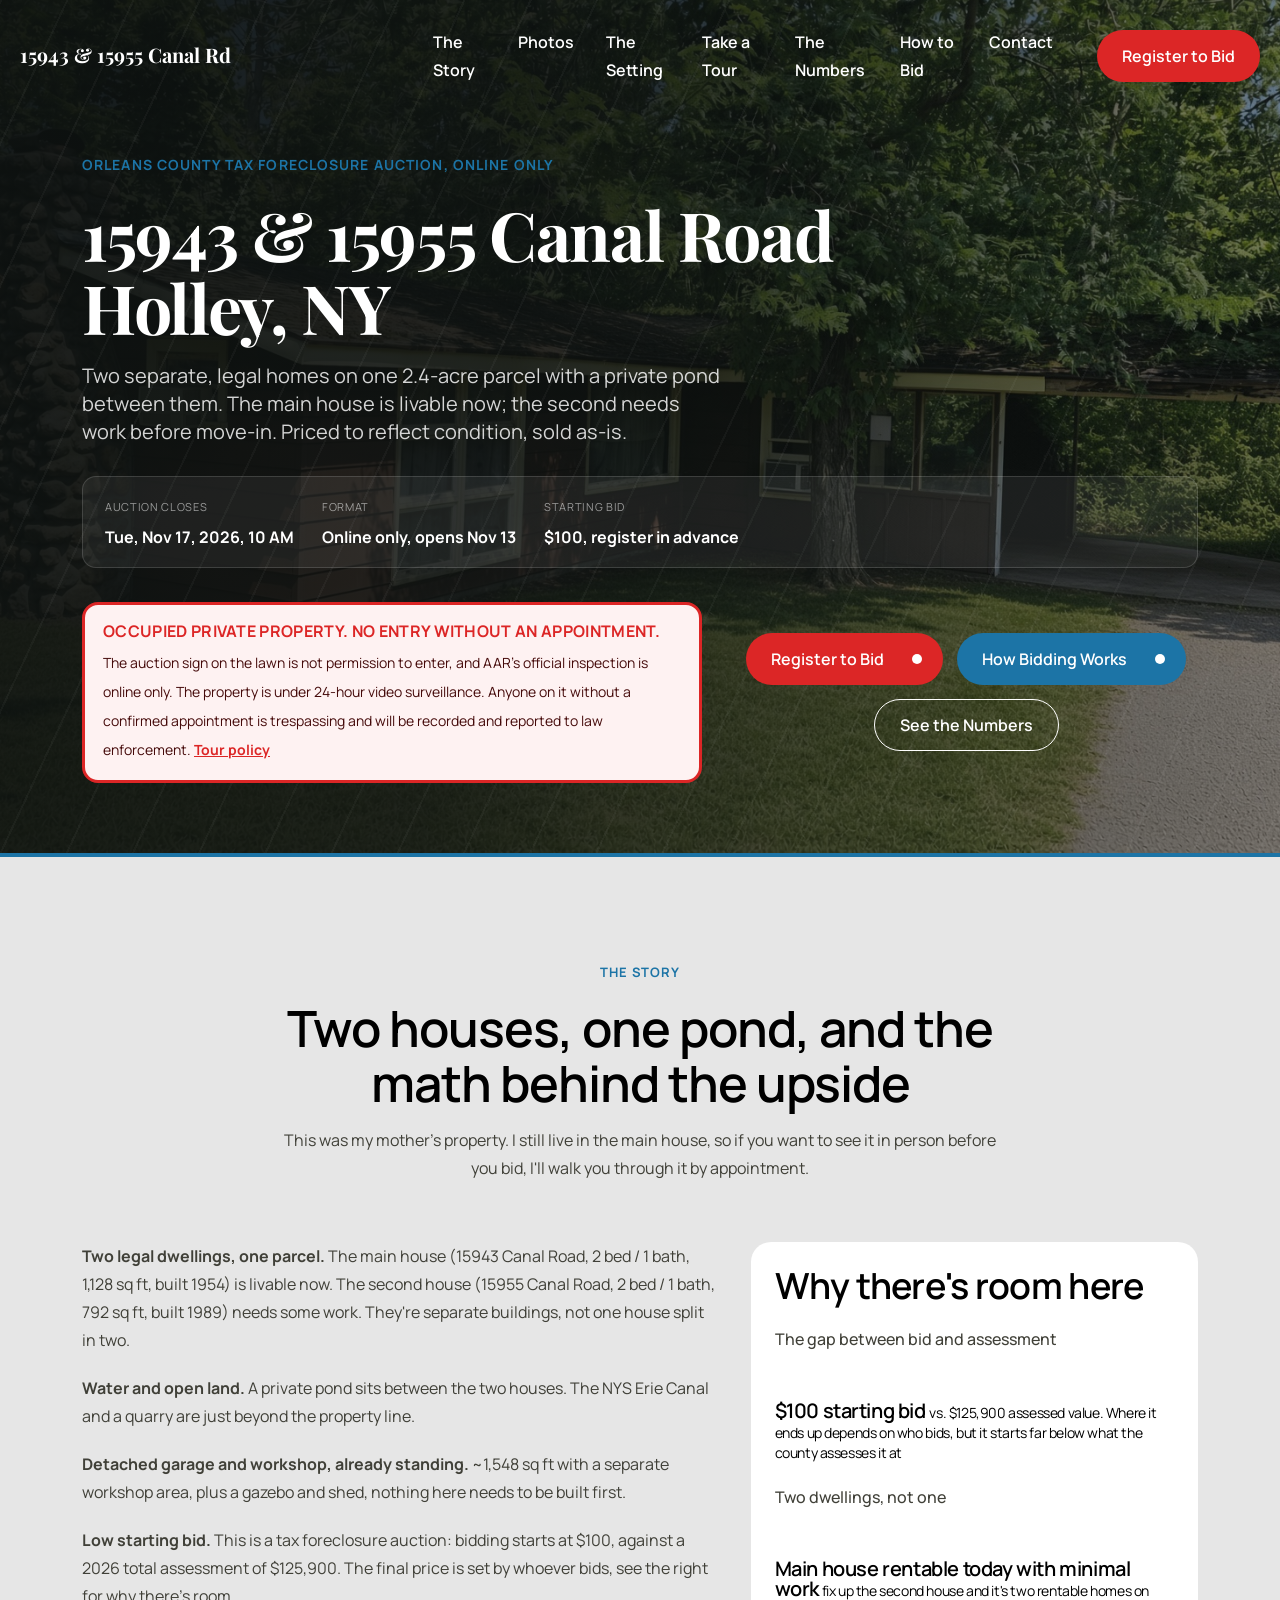
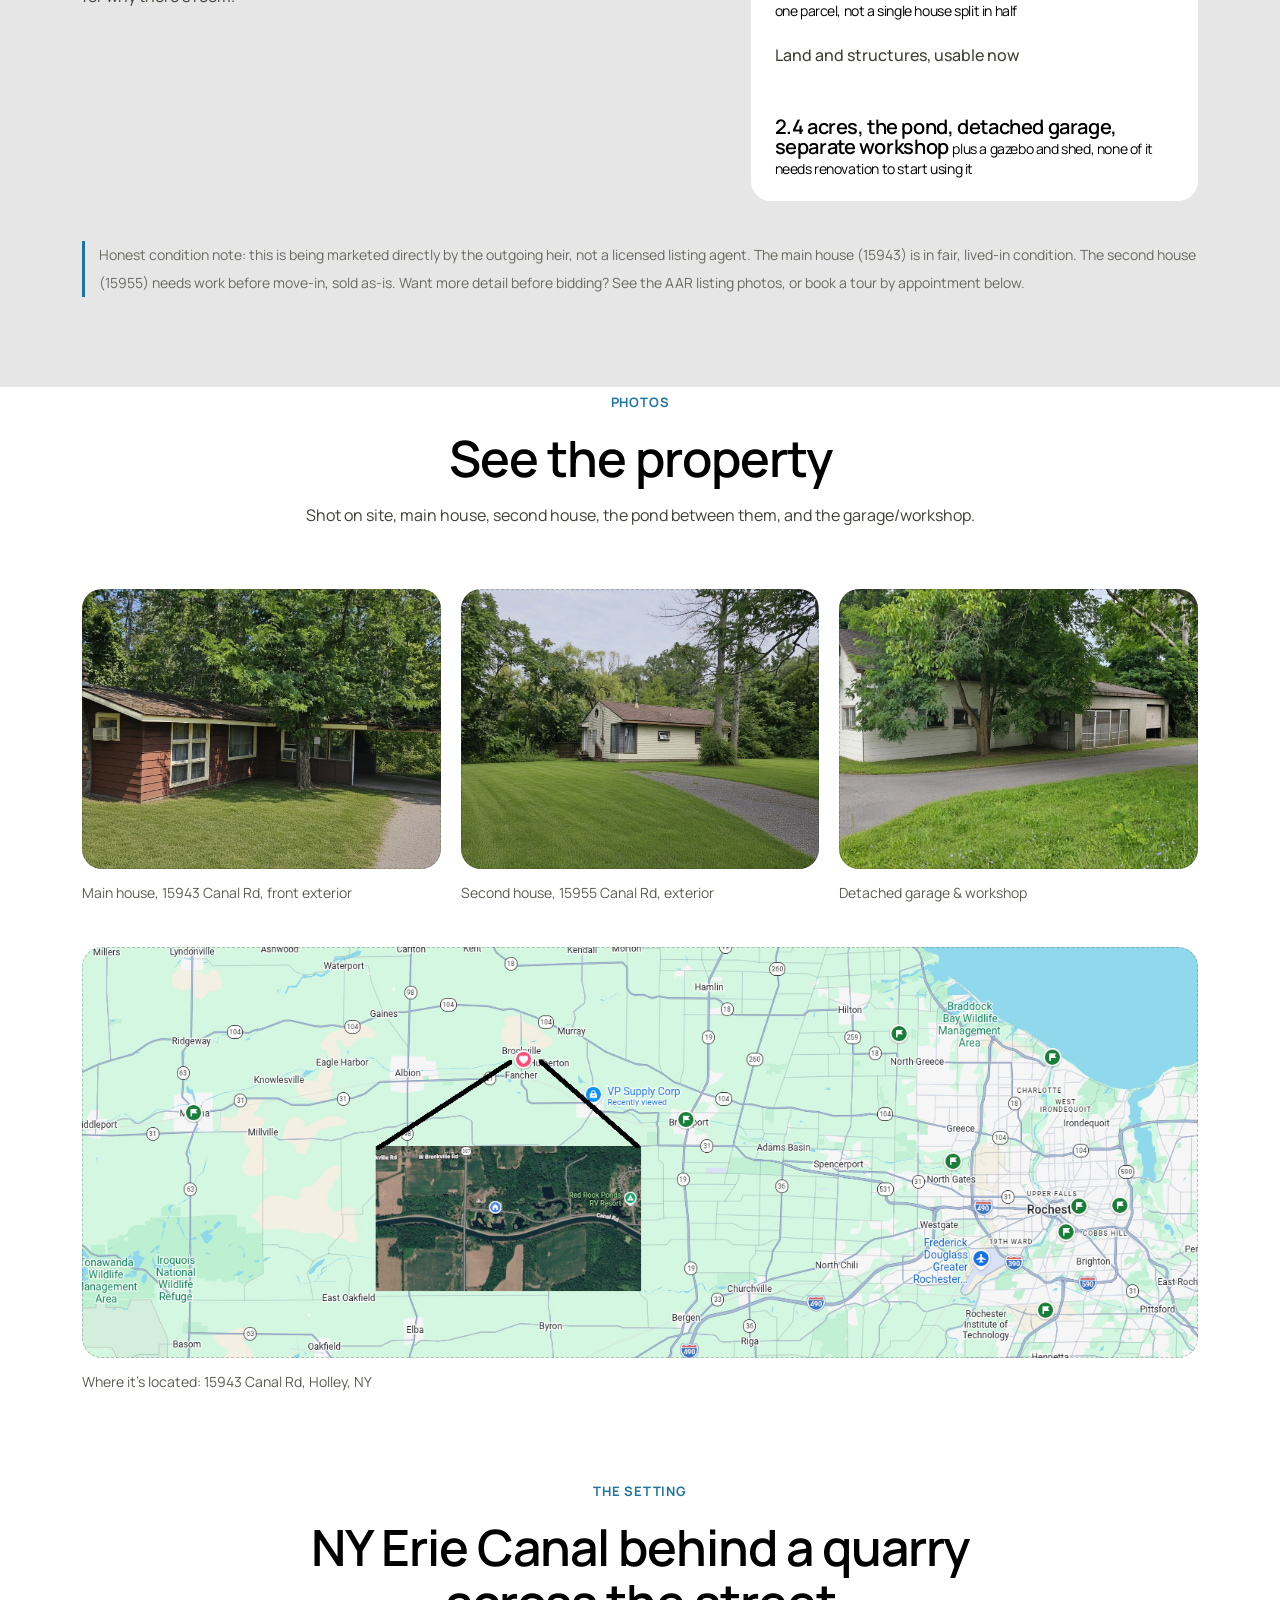
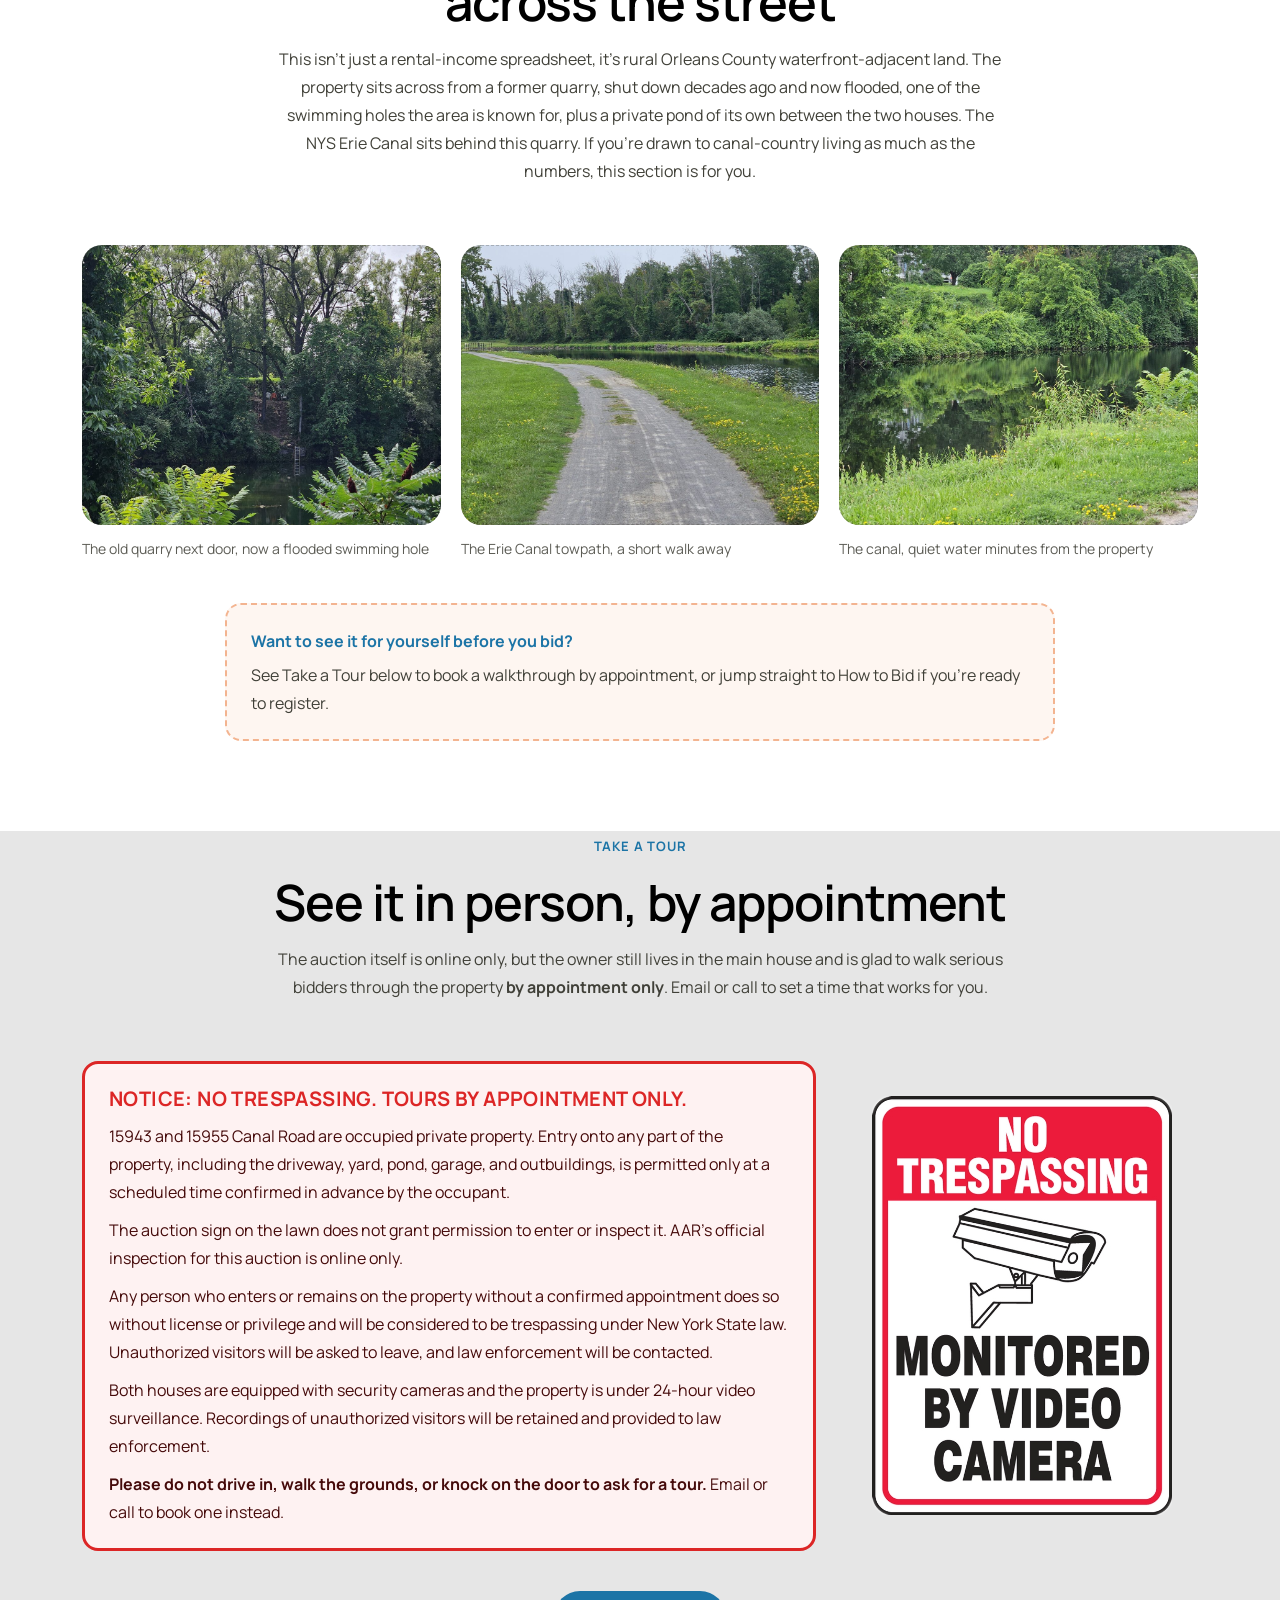
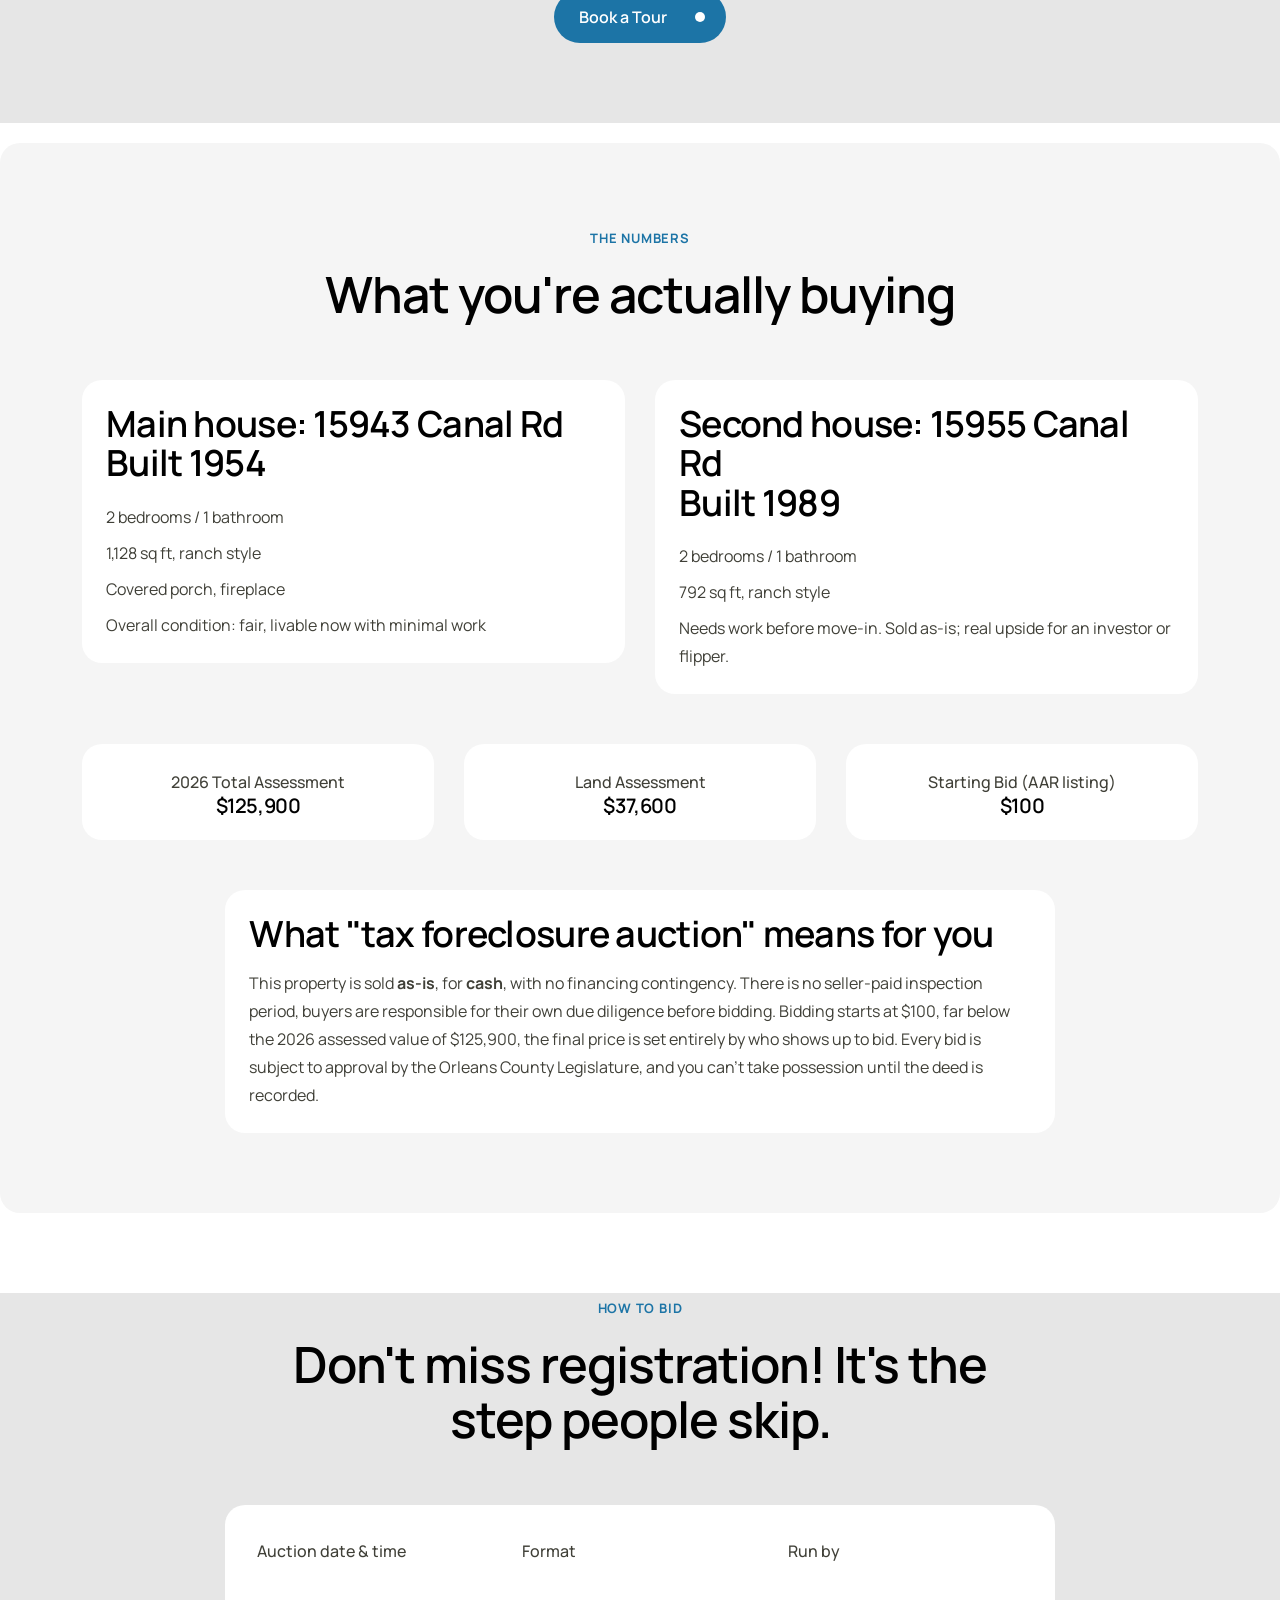
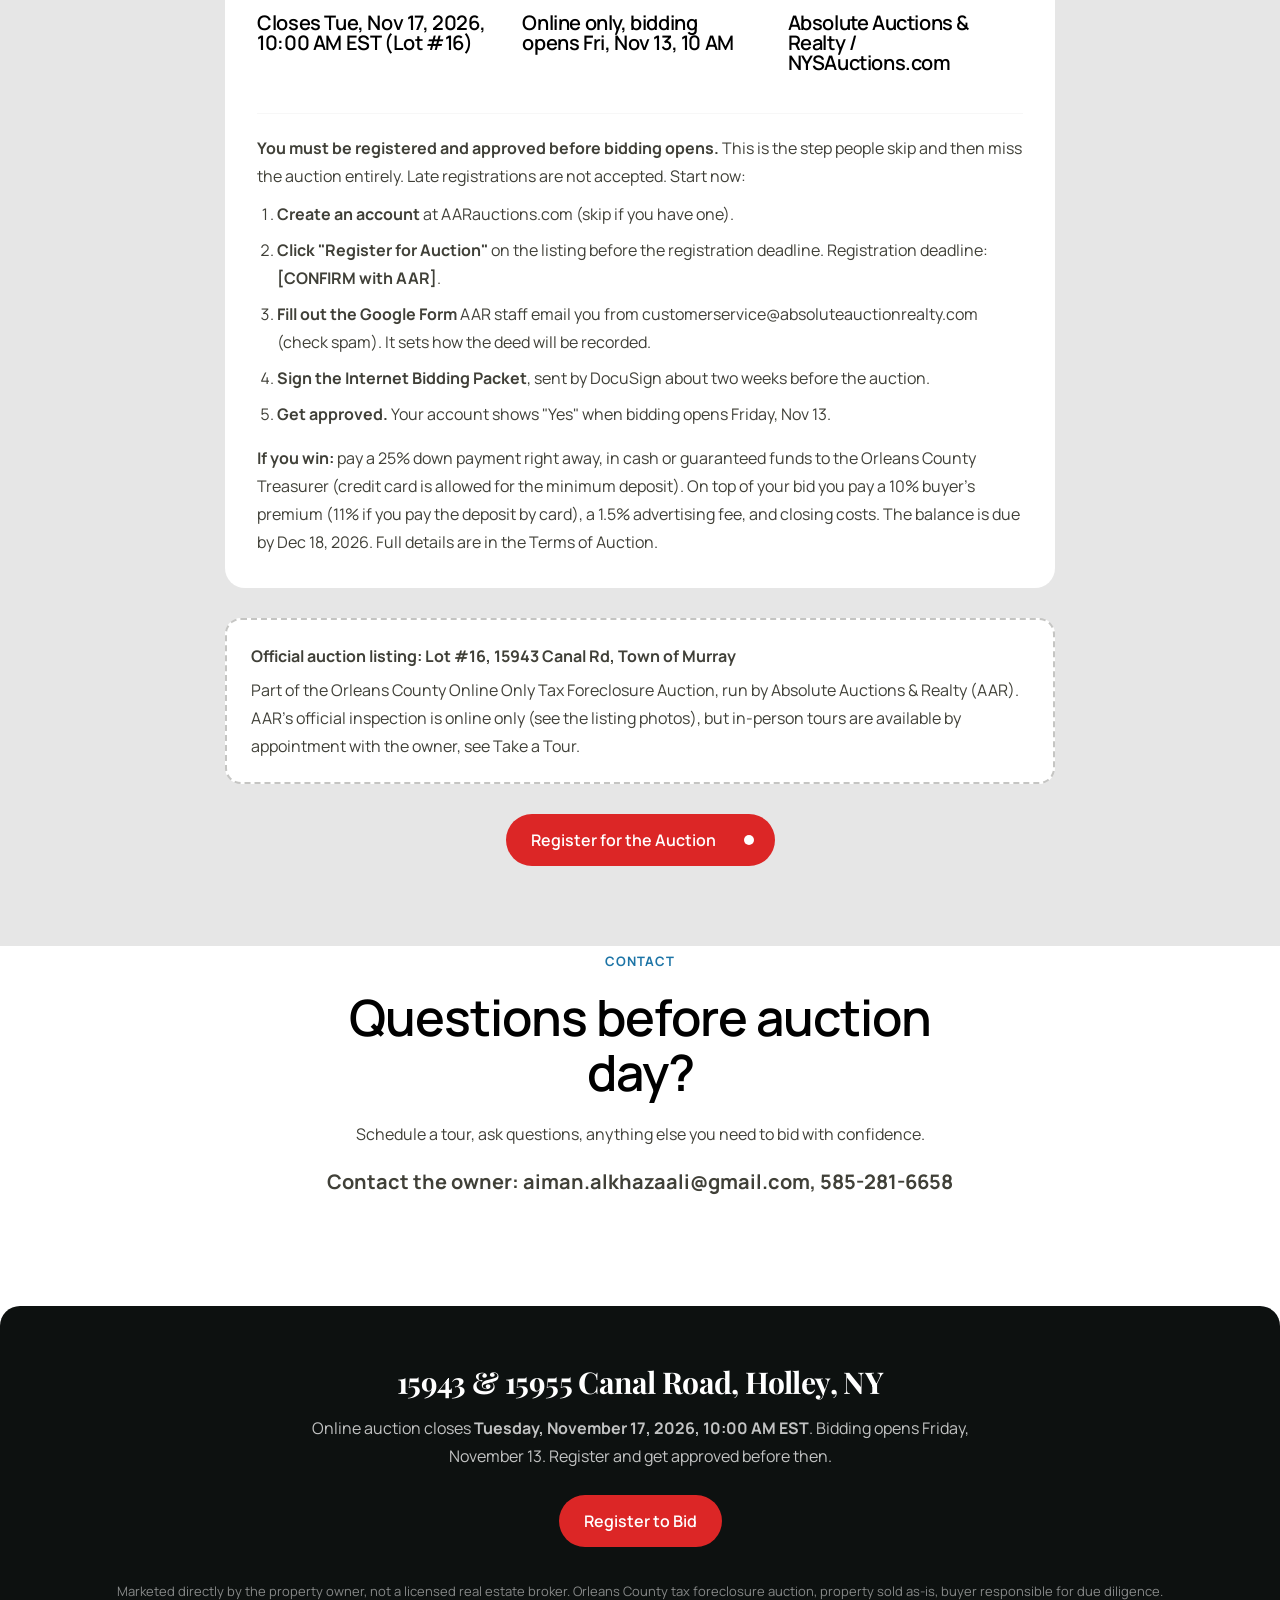
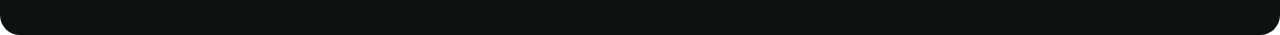
==== commit 37ed4a0a: "Add no trespassing notice and clarify auction details Updated the HTML structure to include a no tre" ====
--- a/canalrd/index.html
+++ b/canalrd/index.html
@@ -3,24 +3,25 @@
 <head>
     <meta charset="UTF-8">
     <meta name="viewport" content="width=device-width, initial-scale=1.0">
-    <title>15943 &amp; 15955 Canal Road, Holley NY: Tax Foreclosure Auction</title>
-    <meta name="description" content="Two legal homes (15943 &amp; 15955 Canal Rd), a private pond, and a garage/workshop on 2.4 acres near the Erie Canal. Orleans County online tax foreclosure auction, closes Tue Nov 17, 2026. Register before the deadline.">
+    <title>15943 &amp; 15955 Canal Rd, Holley NY: Tax Auction</title>
+    <meta name="description" content="Two legal homes, a private pond and a garage/workshop on 2.4 acres near the Erie Canal. Orleans County online tax auction closes Tue Nov 17, 2026.">
     <link rel="canonical" href="https://aimana.org/canalrd/">
 
     <!-- Open Graph -->
     <meta property="og:type" content="website">
+    <meta property="og:site_name" content="15943 Canal Rd, Holley NY 14470">
     <meta property="og:url" content="https://aimana.org/canalrd/">
     <meta property="og:title" content="15943 &amp; 15955 Canal Road, Holley NY: Tax Foreclosure Auction">
-    <meta property="og:description" content="Two legal homes, a private pond, and a detached garage/workshop on 2.4 acres near the Erie Canal. Online auction closes Tue Nov 17, 2026, 10 AM. Starting bid $100, register before the deadline.">
-    <meta property="og:image" content="https://aimana.org/canalrd/assets/img/og-card.jpg">
+    <meta property="og:description" content="Two homes, a private pond and a workshop on 2.4 acres near the Erie Canal. Online auction closes Nov 17. Starting bid $100.">
+    <meta property="og:image" content="https://aimana.org/canalrd/assets/img/og-card.jpg?v=2">
     <meta property="og:image:width" content="1200">
     <meta property="og:image:height" content="630">
 
     <!-- Twitter -->
     <meta name="twitter:card" content="summary_large_image">
     <meta name="twitter:title" content="15943 &amp; 15955 Canal Road, Holley NY: Tax Foreclosure Auction">
-    <meta name="twitter:description" content="Two legal homes, a private pond, and a detached garage/workshop on 2.4 acres near the Erie Canal. Online auction closes Tue Nov 17, 2026, 10 AM. Starting bid $100, register before the deadline.">
-    <meta name="twitter:image" content="https://aimana.org/canalrd/assets/img/og-card.jpg">
+    <meta name="twitter:description" content="Two homes, a private pond and a workshop on 2.4 acres near the Erie Canal. Online auction closes Nov 17. Starting bid $100.">
+    <meta name="twitter:image" content="https://aimana.org/canalrd/assets/img/og-card.jpg?v=2">
 
     <link rel="preconnect" href="https://fonts.googleapis.com">
     <link rel="preconnect" href="https://fonts.gstatic.com" crossorigin>
@@ -162,22 +163,29 @@
                 </div>
             </div>
 
-            <div class="canal-hero-ctas">
-                <a href="https://aarauctions.com/servlet/ShowRegisterForm.do?auctionId=8796" class="tp-btn tp-btn-urgent" target="_blank" rel="noopener">
-                    <span class="tp-btn-text">Register to Bid</span>
-                    <span class="tp-btn-icon">
-                        <svg width="12" height="12" viewBox="0 0 12 12" fill="none" xmlns="http://www.w3.org/2000/svg"><path d="M0.75 10.75L10.75 0.75" stroke="currentcolor" stroke-width="1.5" stroke-linecap="round" stroke-linejoin="round"/><path d="M0.75 0.75H10.75V10.75" stroke="currentcolor" stroke-width="1.5" stroke-linecap="round" stroke-linejoin="round"/></svg>
-                    </span>
-                </a>
-                <a href="#how-to-bid" class="tp-btn tp-btn-orange">
-                    <span class="tp-btn-text">How Bidding Works</span>
-                    <span class="tp-btn-icon">
-                        <svg width="12" height="12" viewBox="0 0 12 12" fill="none" xmlns="http://www.w3.org/2000/svg"><path d="M0.75 10.75L10.75 0.75" stroke="currentcolor" stroke-width="1.5" stroke-linecap="round" stroke-linejoin="round"/><path d="M0.75 0.75H10.75V10.75" stroke="currentcolor" stroke-width="1.5" stroke-linecap="round" stroke-linejoin="round"/></svg>
-                    </span>
-                </a>
-                <a href="#numbers" class="tp-btn tp-btn-border tp-btn-border-white tp-btn-solo">
-                    <span class="tp-btn-text">See the Numbers</span>
-                </a>
+            <div class="canal-hero-action-row">
+                <p class="canal-no-trespass canal-no-trespass-hero" role="note">
+                    <strong>Occupied private property. No entry without an appointment.</strong>
+                    <span>The auction sign on the lawn is not permission to enter, and AAR's official inspection is online only. The property is under 24-hour video surveillance. Anyone on it without a confirmed appointment is trespassing and will be recorded and reported to law enforcement. <a href="#tour">Tour policy</a></span>
+                </p>
+
+                <div class="canal-hero-ctas">
+                    <a href="https://aarauctions.com/servlet/ShowRegisterForm.do?auctionId=8796" class="tp-btn tp-btn-urgent" target="_blank" rel="noopener">
+                        <span class="tp-btn-text">Register to Bid</span>
+                        <span class="tp-btn-icon">
+                            <svg width="12" height="12" viewBox="0 0 12 12" fill="none" xmlns="http://www.w3.org/2000/svg"><path d="M0.75 10.75L10.75 0.75" stroke="currentcolor" stroke-width="1.5" stroke-linecap="round" stroke-linejoin="round"/><path d="M0.75 0.75H10.75V10.75" stroke="currentcolor" stroke-width="1.5" stroke-linecap="round" stroke-linejoin="round"/></svg>
+                        </span>
+                    </a>
+                    <a href="#how-to-bid" class="tp-btn tp-btn-orange">
+                        <span class="tp-btn-text">How Bidding Works</span>
+                        <span class="tp-btn-icon">
+                            <svg width="12" height="12" viewBox="0 0 12 12" fill="none" xmlns="http://www.w3.org/2000/svg"><path d="M0.75 10.75L10.75 0.75" stroke="currentcolor" stroke-width="1.5" stroke-linecap="round" stroke-linejoin="round"/><path d="M0.75 0.75H10.75V10.75" stroke="currentcolor" stroke-width="1.5" stroke-linecap="round" stroke-linejoin="round"/></svg>
+                        </span>
+                    </a>
+                    <a href="#numbers" class="tp-btn tp-btn-border tp-btn-border-white tp-btn-solo">
+                        <span class="tp-btn-text">See the Numbers</span>
+                    </a>
+                </div>
             </div>
         </div>
     </section>
@@ -380,7 +388,23 @@
                 <div class="col-xl-8 tp-text-center">
                     <span class="canal-section-eyebrow">Take a Tour</span>
                     <h2 class="tp-section-title mt-15">See it in person, by appointment</h2>
-                    <p class="mt-15">The auction itself is online only, but the owner still lives in the main house and is glad to walk serious bidders through the property by appointment. Email or call to set a time that works for you.</p>
+                    <p class="mt-15">The auction itself is online only, but the owner still lives in the main house and is glad to walk serious bidders through the property <strong>by appointment only</strong>. Email or call to set a time that works for you.</p>
+                </div>
+            </div>
+
+            <div class="row tp-justify-center align-items-center mb-40">
+                <div class="col-lg-8">
+                    <div class="canal-no-trespass" role="note">
+                        <strong>Notice: No Trespassing. Tours by Appointment Only.</strong>
+                        <p>15943 and 15955 Canal Road are occupied private property. Entry onto any part of the property, including the driveway, yard, pond, garage, and outbuildings, is permitted only at a scheduled time confirmed in advance by the occupant.</p>
+                        <p>The auction sign on the lawn does not grant permission to enter or inspect it. AAR's official inspection for this auction is online only.</p>
+                        <p>Any person who enters or remains on the property without a confirmed appointment does so without license or privilege and will be considered to be trespassing under New York State law. Unauthorized visitors will be asked to leave, and law enforcement will be contacted.</p>
+                        <p>Both houses are equipped with security cameras and the property is under 24-hour video surveillance. Recordings of unauthorized visitors will be retained and provided to law enforcement.</p>
+                        <p><strong>Please do not drive in, walk the grounds, or knock on the door to ask for a tour.</strong> Email or call to book one instead.</p>
+                    </div>
+                </div>
+                <div class="col-lg-4">
+                    <img class="canal-no-trespass-sign" src="assets/img/no-trespassing-sign.png" width="573" height="800" loading="lazy" alt="No Trespassing sign: Monitored by Video Camera">
                 </div>
             </div>
 
@@ -532,7 +556,7 @@
                     <span class="canal-section-eyebrow">Contact</span>
                     <h2 class="tp-section-title mt-15 mb-20">Questions before auction day?</h2>
                     <p>Schedule a tour, ask questions, anything else you need to bid with confidence.</p>
-                    <p class="mt-20" style="font-size:20px; font-weight:700;">Contact Aiman Al-Khazaali, <a href="mailto:aiman.alkhazaali@gmail.com">aiman.alkhazaali@gmail.com</a>, <a href="tel:+15852816658">585-281-6658</a></p>
+                    <p class="mt-20" style="font-size:20px; font-weight:700;">Contact the owner: <a href="mailto:aiman.alkhazaali@gmail.com">aiman.alkhazaali@gmail.com</a>, <a href="tel:+15852816658">585-281-6658</a></p>
                 </div>
             </div>
         </div>
--- a/canalrd/assets/css/site.css
+++ b/canalrd/assets/css/site.css
@@ -180,17 +180,13 @@
     color: var(--tp-orange-color);
 }
 
-/* ---------- "Buy It Now" section accent (red, distinct from the blue brand accent) ---------- */
+/* ---------- Registration CTA accent (red, distinct from the blue brand accent) ---------- */
 /* Deliberately its own color, not var(--tp-orange-color): that variable is
-   the everyday brand blue (see accent override above). The whole Buy It Now
-   section — eyebrow, CTA button, and the deadline callout below — shares
-   this one red so the section reads as urgent/time-limited against the
-   rest of the page. */
+   the everyday brand blue (see accent override above). The primary
+   "Register to Bid" buttons use this red so the time-limited action reads
+   as urgent against the rest of the page. */
 :root {
     --tp-urgent-color: #DC2626;
-}
-#buy-now .canal-section-eyebrow {
-    color: var(--tp-urgent-color);
 }
 .tp-btn-urgent {
     background-color: var(--tp-urgent-color);
@@ -204,22 +200,6 @@
 }
 .tp-btn-urgent:hover {
     color: var(--tp-white-color);
-}
-.buy-now-deadline {
-    display: block;
-    border: 2px solid var(--tp-urgent-color);
-    border-radius: 16px;
-    padding: 22px 24px;
-    background: rgba(220, 38, 38, 0.06);
-}
-.buy-now-deadline > strong {
-    display: block;
-    margin-bottom: 6px;
-    color: var(--tp-urgent-color);
-}
-.buy-now-deadline-date {
-    font-weight: 700;
-    color: var(--tp-urgent-color);
 }
 
 /* ---------- Buttons without an icon ---------- */
@@ -294,3 +274,93 @@
     border-left: 3px solid var(--tp-orange-color);
     padding-left: 14px;
 }
+
+/* ---------- No-trespassing notice (hero + tour section) ---------- */
+/* Uses the urgent red so it can't be skimmed past; the occupant lives on
+   site and the auction lawn sign is drawing unscheduled visitors. */
+.canal-no-trespass {
+    display: block;
+    border: 3px solid var(--tp-urgent-color);
+    border-radius: 16px;
+    padding: 22px 24px;
+    background: #FEF2F2;
+    color: #450A0A;
+}
+.canal-no-trespass > strong {
+    display: block;
+    margin-bottom: 10px;
+    color: var(--tp-urgent-color);
+    font-size: 20px;
+    line-height: 1.3;
+    text-transform: uppercase;
+    letter-spacing: 0.02em;
+}
+.canal-no-trespass p {
+    margin-bottom: 10px;
+    color: inherit;
+}
+.canal-no-trespass p:last-child {
+    margin-bottom: 0;
+}
+.canal-no-trespass a {
+    color: var(--tp-urgent-color);
+    font-weight: 700;
+    text-decoration: underline;
+}
+.canal-no-trespass-hero {
+    margin: 24px 0 0;
+    padding: 16px 18px;
+    max-width: 720px;
+}
+.canal-no-trespass-hero > strong {
+    font-size: 16px;
+    margin-bottom: 6px;
+}
+.canal-no-trespass-hero span {
+    font-size: 14px;
+}
+
+/* Hero: trespass notice and CTAs side by side on desktop, stacked with
+   breathing room on smaller screens. */
+.canal-hero-action-row {
+    display: flex;
+    flex-direction: column;
+    gap: 24px;
+    margin-top: 24px;
+}
+.canal-hero-action-row .canal-no-trespass-hero {
+    margin: 0;
+}
+@media (min-width: 992px) {
+    .canal-hero-action-row {
+        flex-direction: row;
+        align-items: center;
+        gap: 32px;
+    }
+    .canal-hero-action-row .canal-no-trespass-hero {
+        flex: 0 1 620px;
+    }
+    .canal-hero-action-row .canal-hero-ctas {
+        flex: 1 1 0;
+        justify-content: center;
+    }
+}
+.canal-no-trespass-sign {
+    display: block;
+    width: 100%;
+    max-width: 240px;
+    height: auto;
+    margin: 28px auto 0;
+}
+@media (min-width: 992px) {
+    .canal-no-trespass-sign {
+        max-width: 300px;
+        margin-top: 0;
+    }
+}
+
+/* .tp-btn is display:flex in main.css, so text-align can't center it;
+   inline-flex lets the .tp-text-center wrappers do their job. */
+.tp-text-center .tp-btn {
+    display: inline-flex;
+}
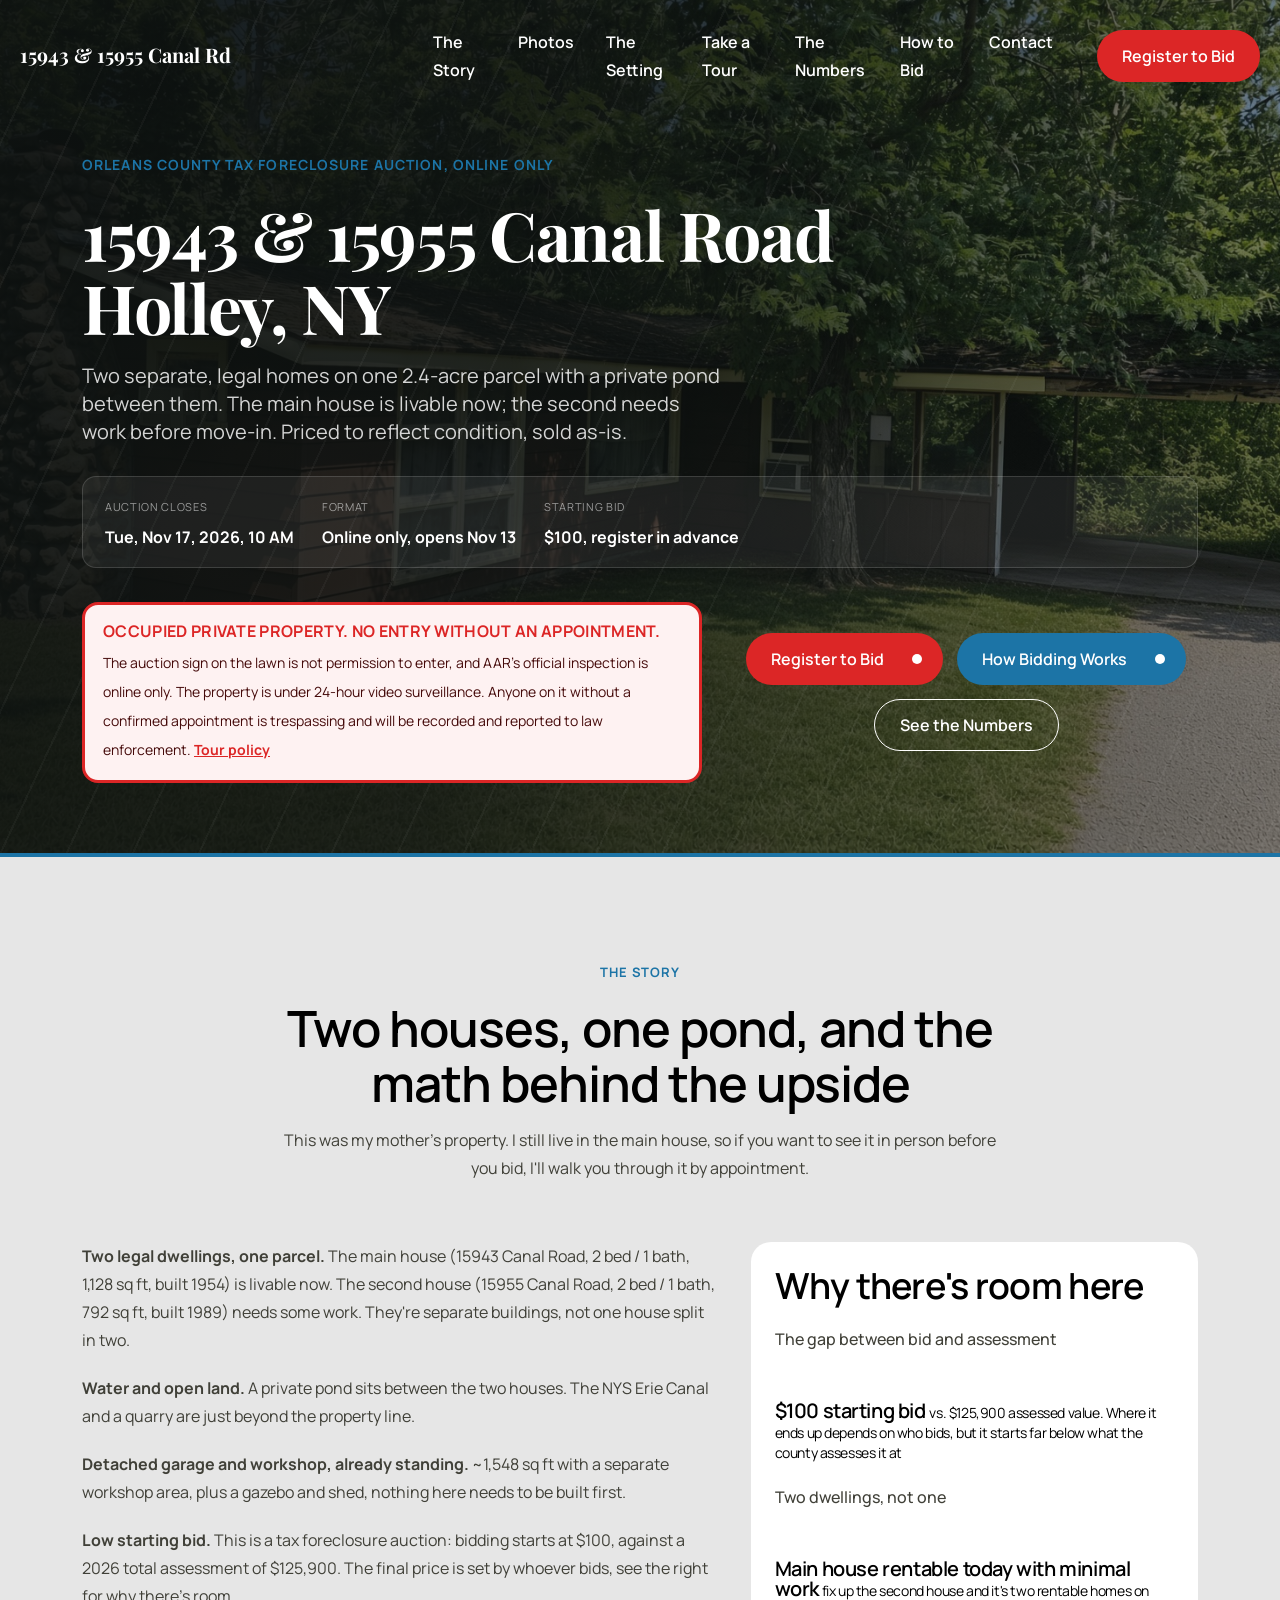
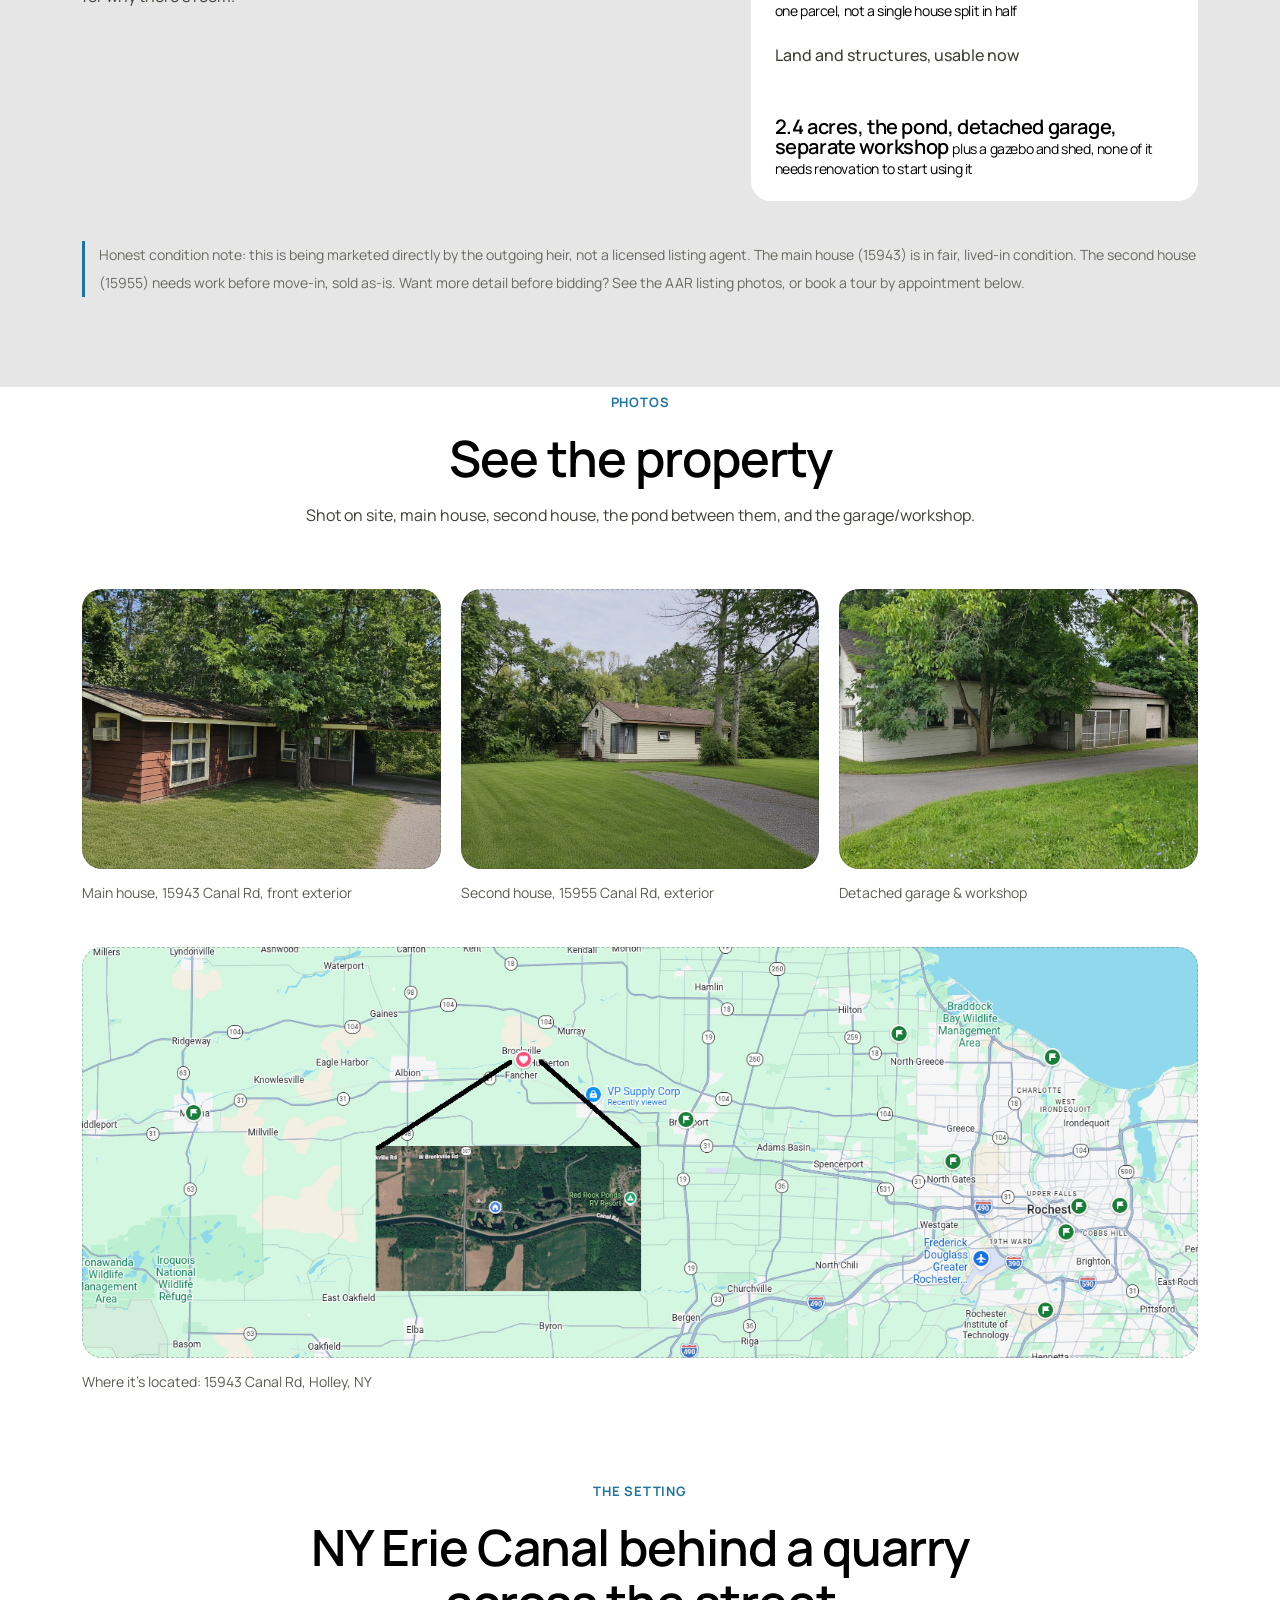
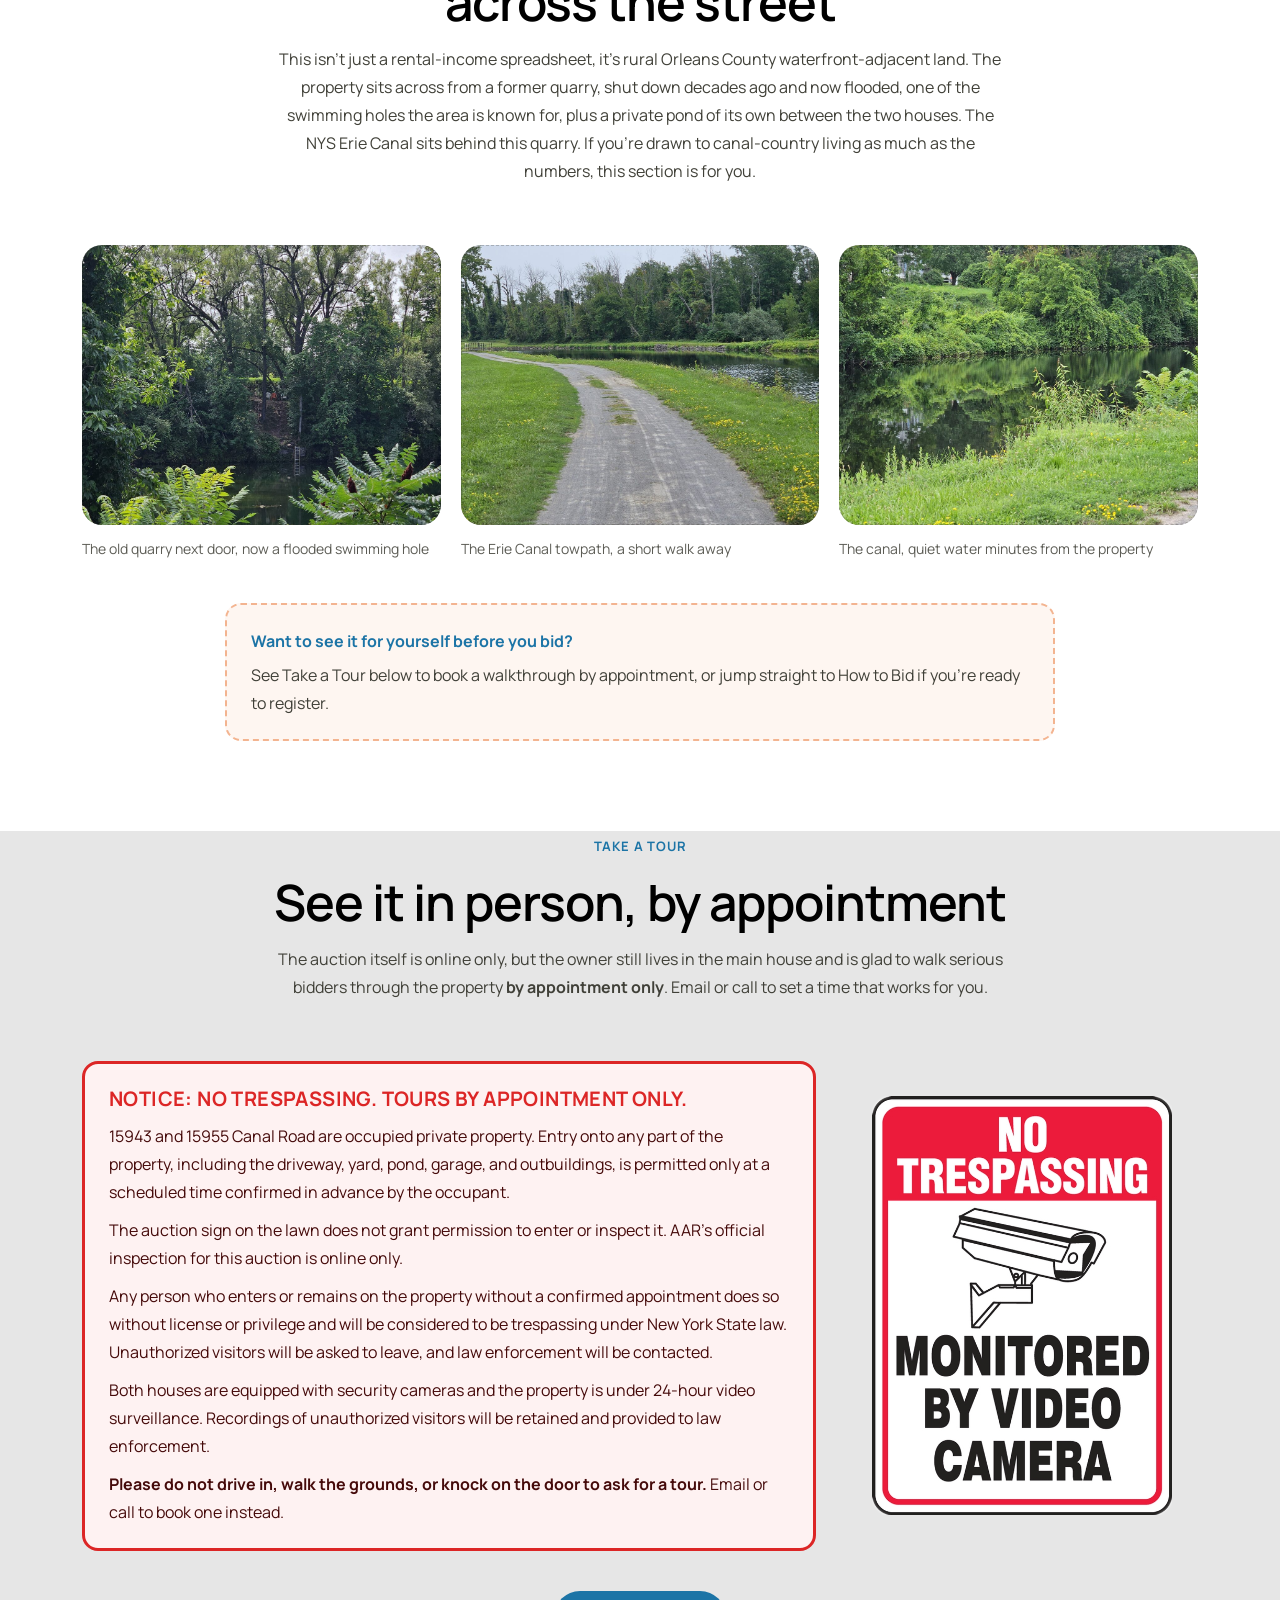
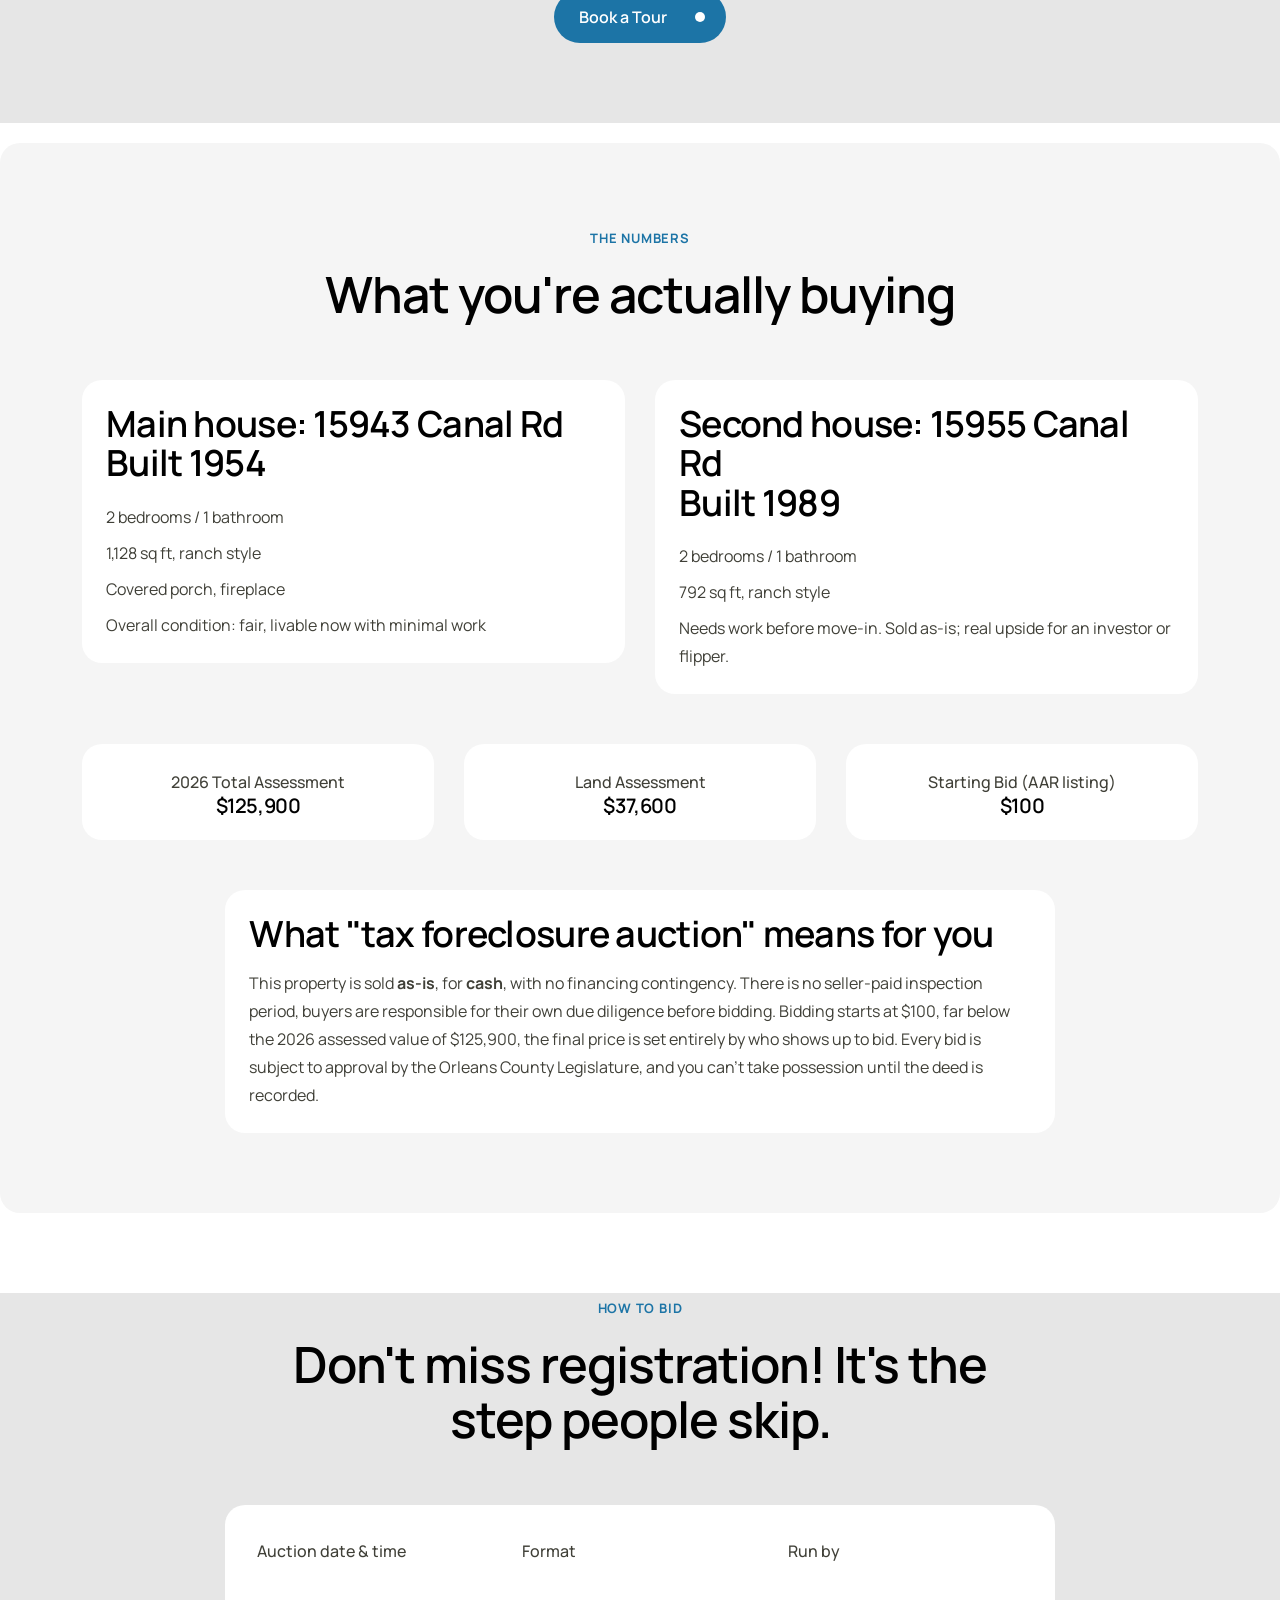
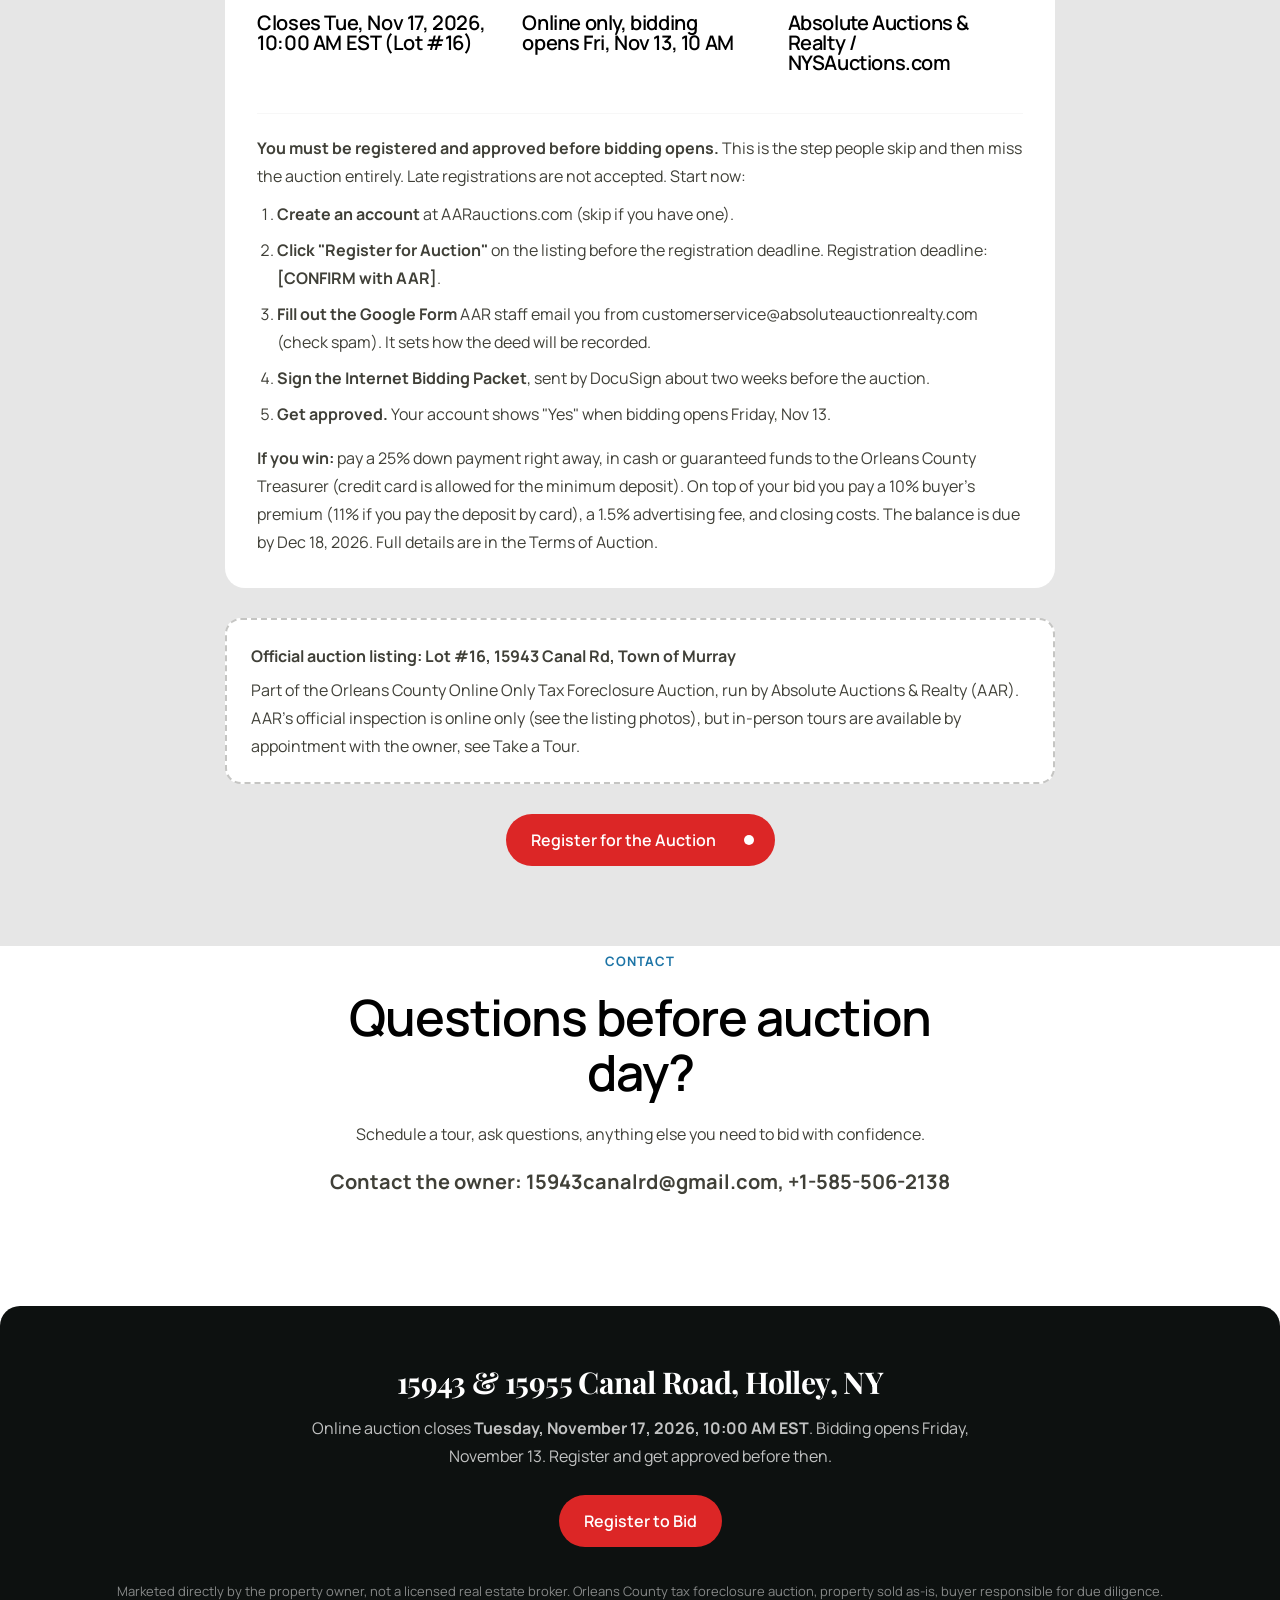
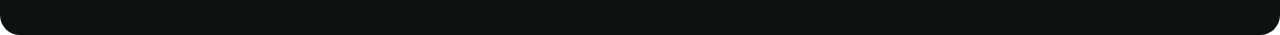
==== commit 7d609be7: "Update contact information in index.html" ====
--- a/canalrd/index.html
+++ b/canalrd/index.html
@@ -16,12 +16,22 @@
     <meta property="og:image" content="https://aimana.org/canalrd/assets/img/og-card.jpg?v=2">
     <meta property="og:image:width" content="1200">
     <meta property="og:image:height" content="630">
+    <meta property="og:image:alt" content="Main house at 15943 Canal Road, Holley NY: a ranch with a stone chimney under mature trees. Tax foreclosure auction.">
+    <meta property="og:locale" content="en_US">
 
     <!-- Twitter -->
     <meta name="twitter:card" content="summary_large_image">
     <meta name="twitter:title" content="15943 &amp; 15955 Canal Road, Holley NY: Tax Foreclosure Auction">
     <meta name="twitter:description" content="Two homes, a private pond and a workshop on 2.4 acres near the Erie Canal. Online auction closes Nov 17. Starting bid $100.">
     <meta name="twitter:image" content="https://aimana.org/canalrd/assets/img/og-card.jpg?v=2">
+    <meta name="twitter:image:alt" content="Main house at 15943 Canal Road, Holley NY: a ranch with a stone chimney under mature trees. Tax foreclosure auction.">
+
+    <!-- Icons -->
+    <link rel="icon" href="assets/img/icons/favicon.ico" sizes="any">
+    <link rel="icon" type="image/svg+xml" href="assets/img/icons/favicon.svg">
+    <link rel="icon" type="image/png" sizes="32x32" href="assets/img/icons/favicon-32x32.png">
+    <link rel="apple-touch-icon" sizes="180x180" href="assets/img/icons/apple-touch-icon.png">
+    <meta name="theme-color" content="#1C74A6">
 
     <link rel="preconnect" href="https://fonts.googleapis.com">
     <link rel="preconnect" href="https://fonts.gstatic.com" crossorigin>
@@ -556,7 +566,7 @@
                     <span class="canal-section-eyebrow">Contact</span>
                     <h2 class="tp-section-title mt-15 mb-20">Questions before auction day?</h2>
                     <p>Schedule a tour, ask questions, anything else you need to bid with confidence.</p>
-                    <p class="mt-20" style="font-size:20px; font-weight:700;">Contact the owner: <a href="mailto:aiman.alkhazaali@gmail.com">aiman.alkhazaali@gmail.com</a>, <a href="tel:+15852816658">585-281-6658</a></p>
+                    <p class="mt-20" style="font-size:20px; font-weight:700;">Contact the owner: <a href="mailto:15943canalrd@gmail.com">15943canalrd@gmail.com</a>, <a href="tel:+15855062138">+1-585-506-2138</a></p>
                 </div>
             </div>
         </div>
